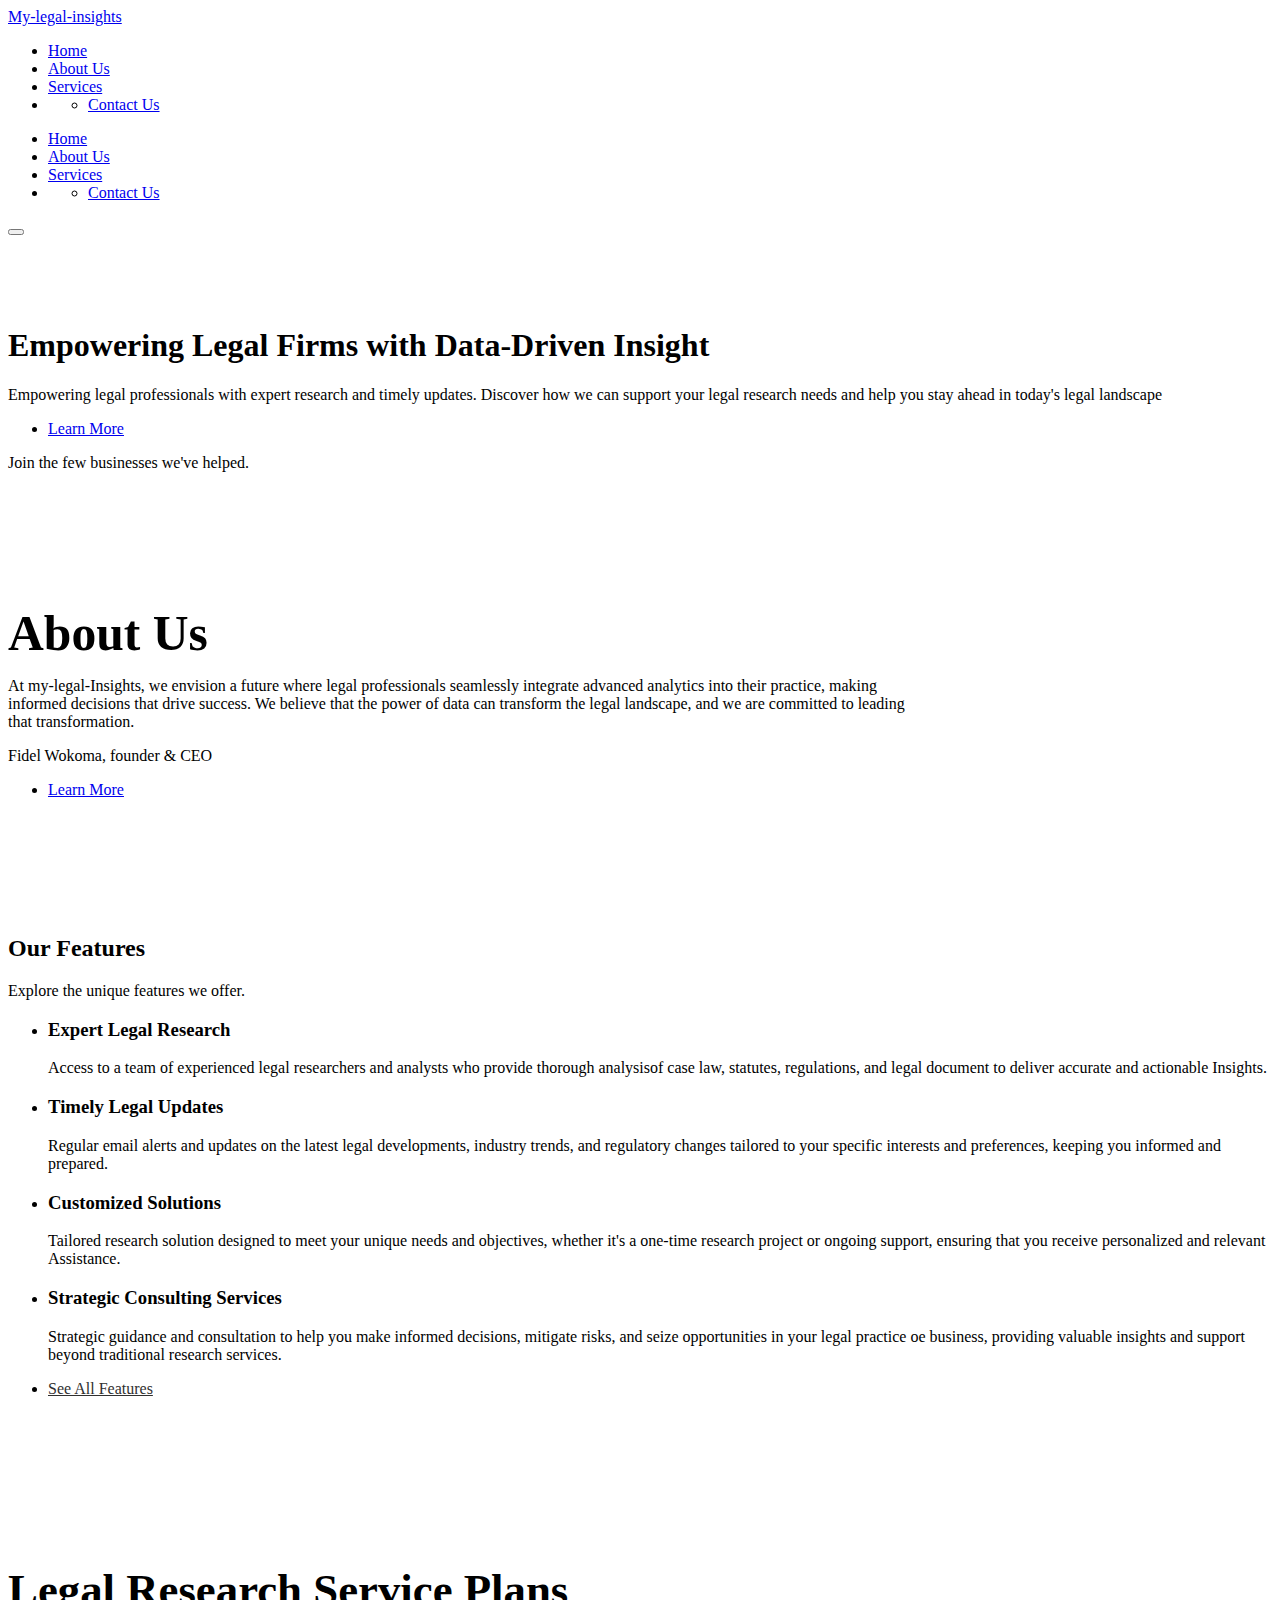
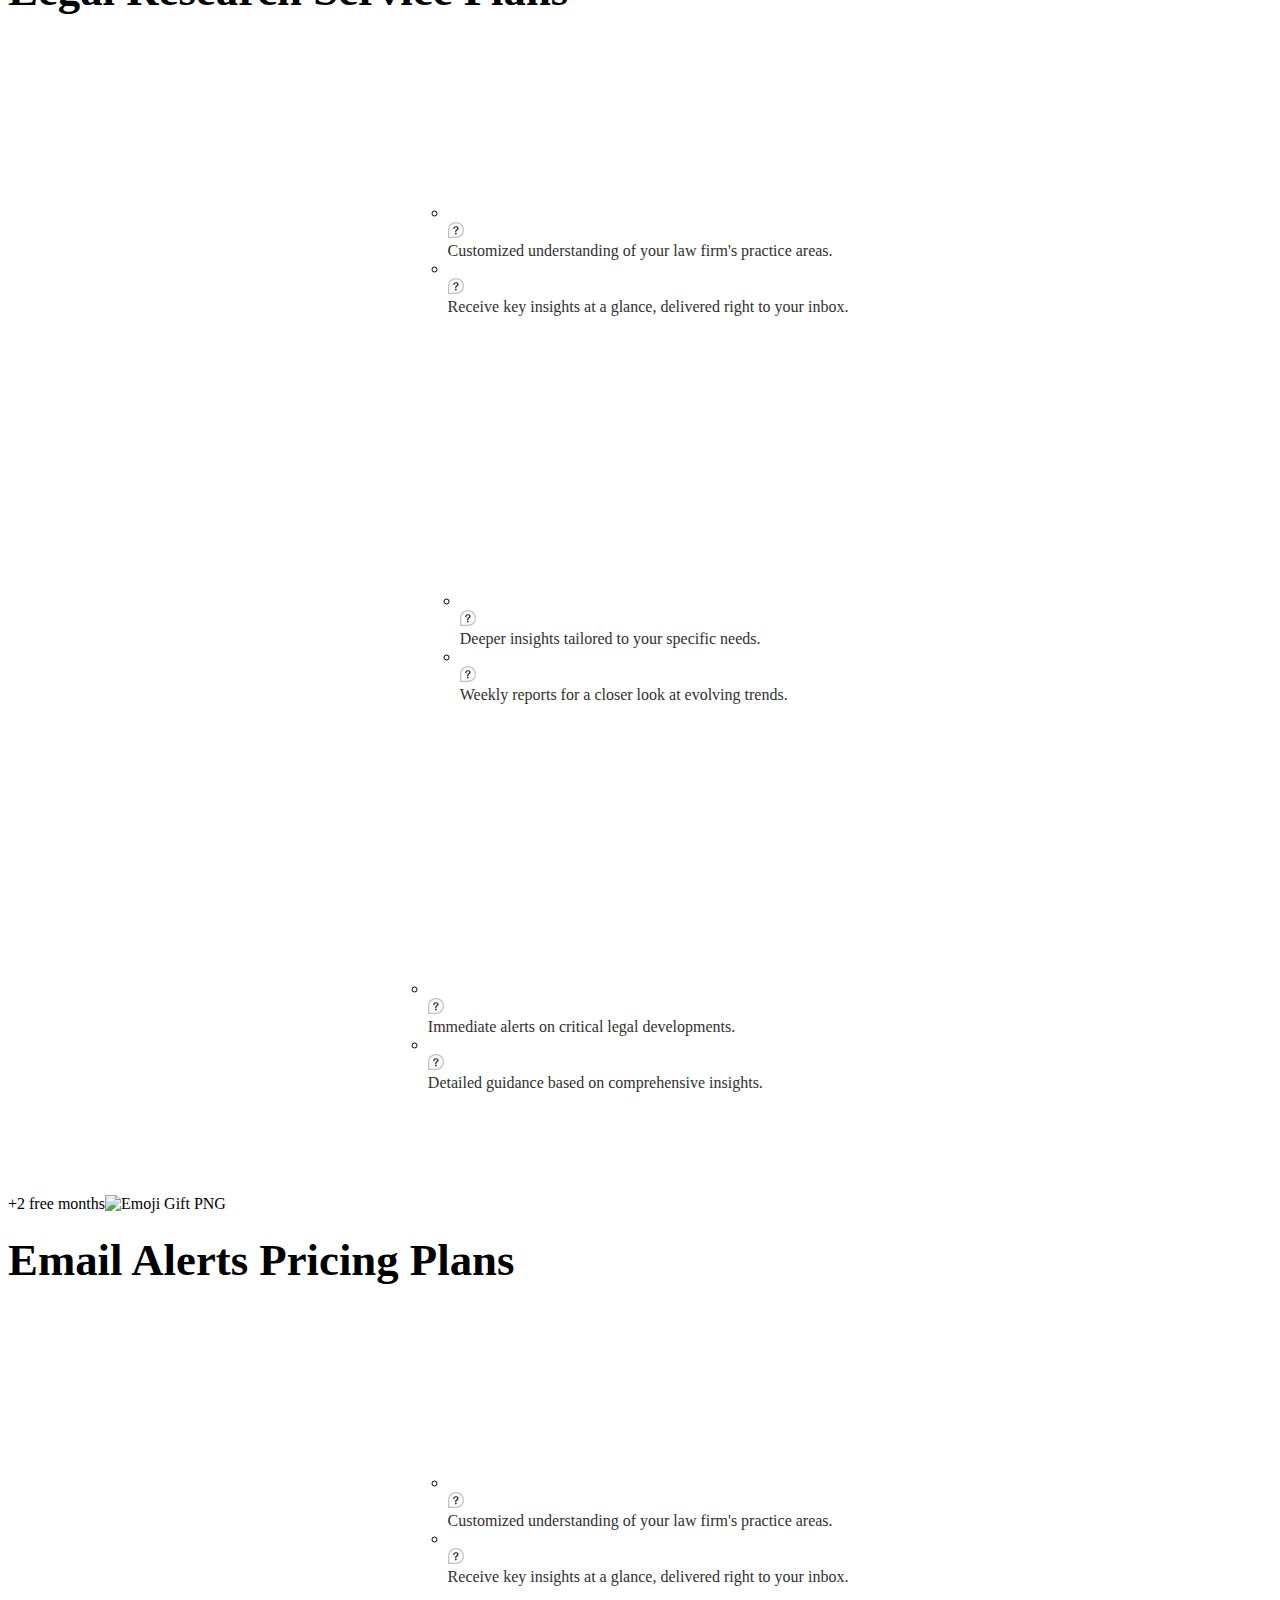
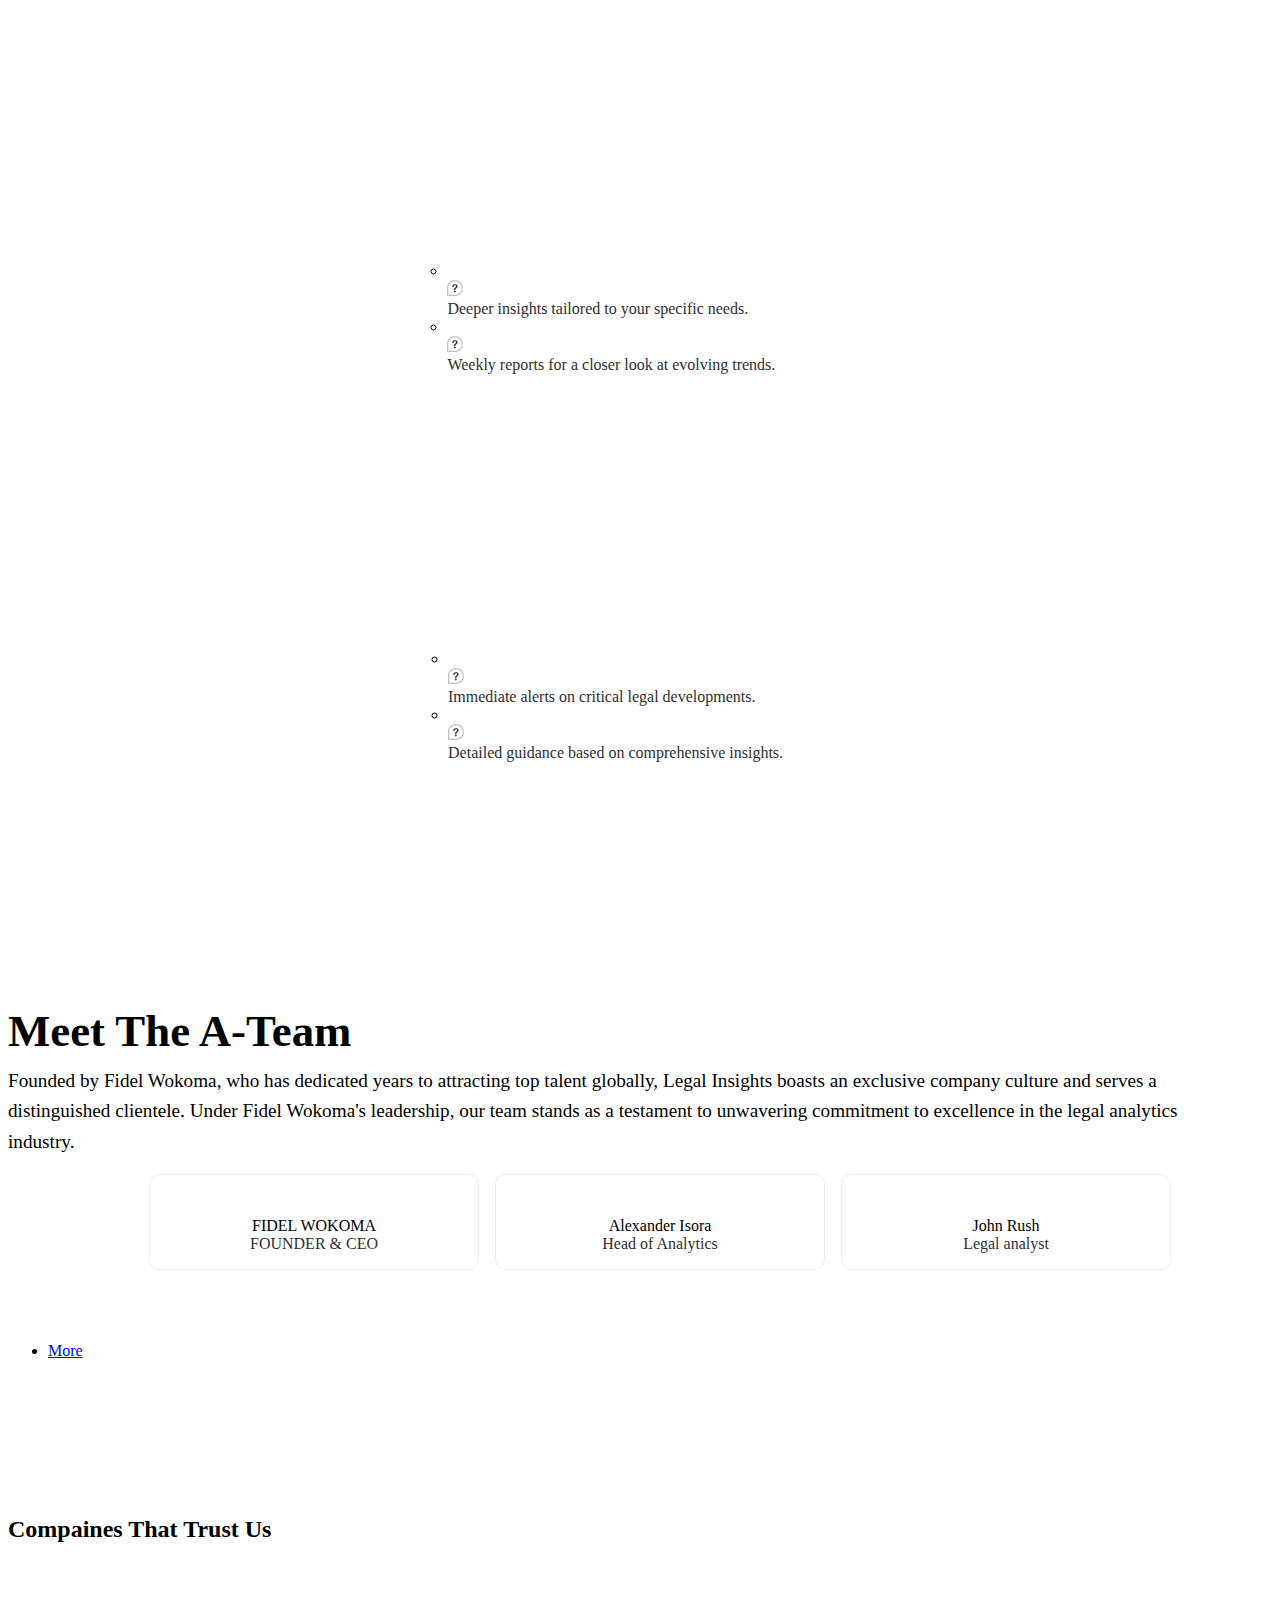
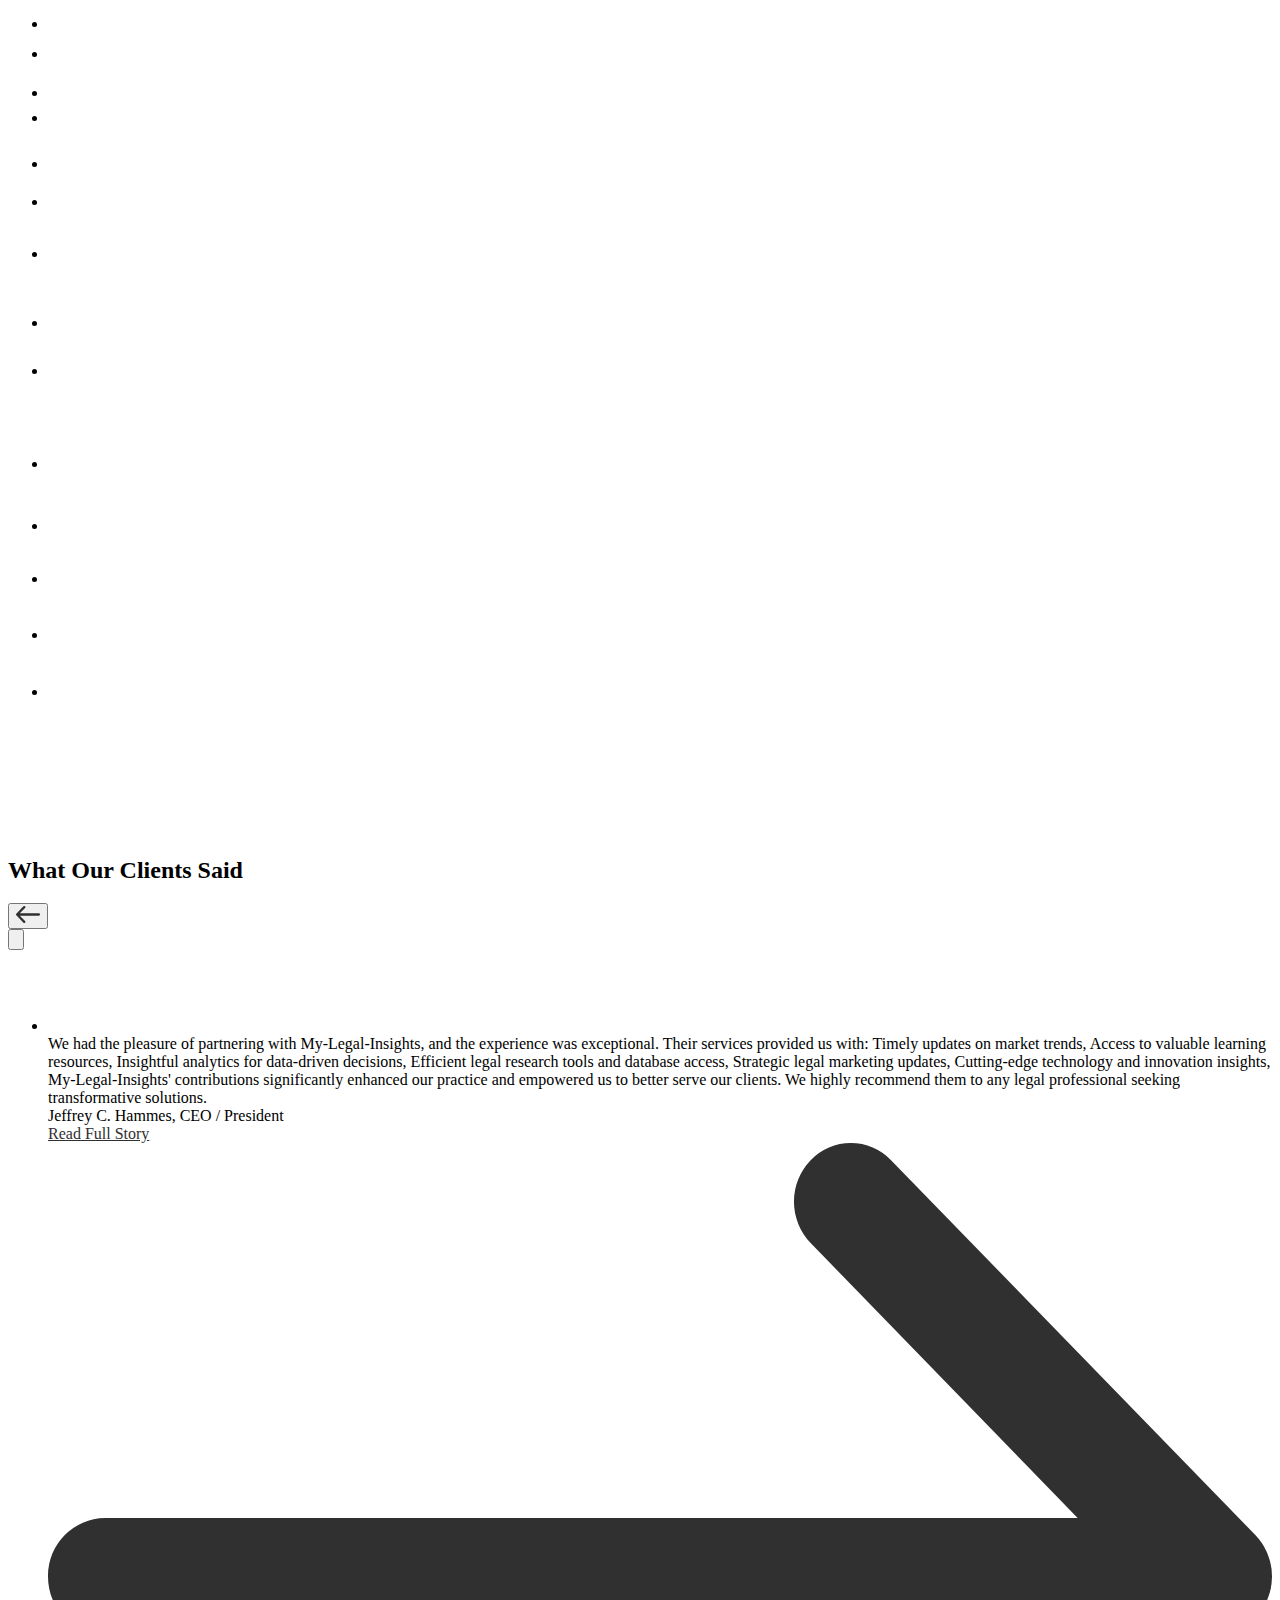
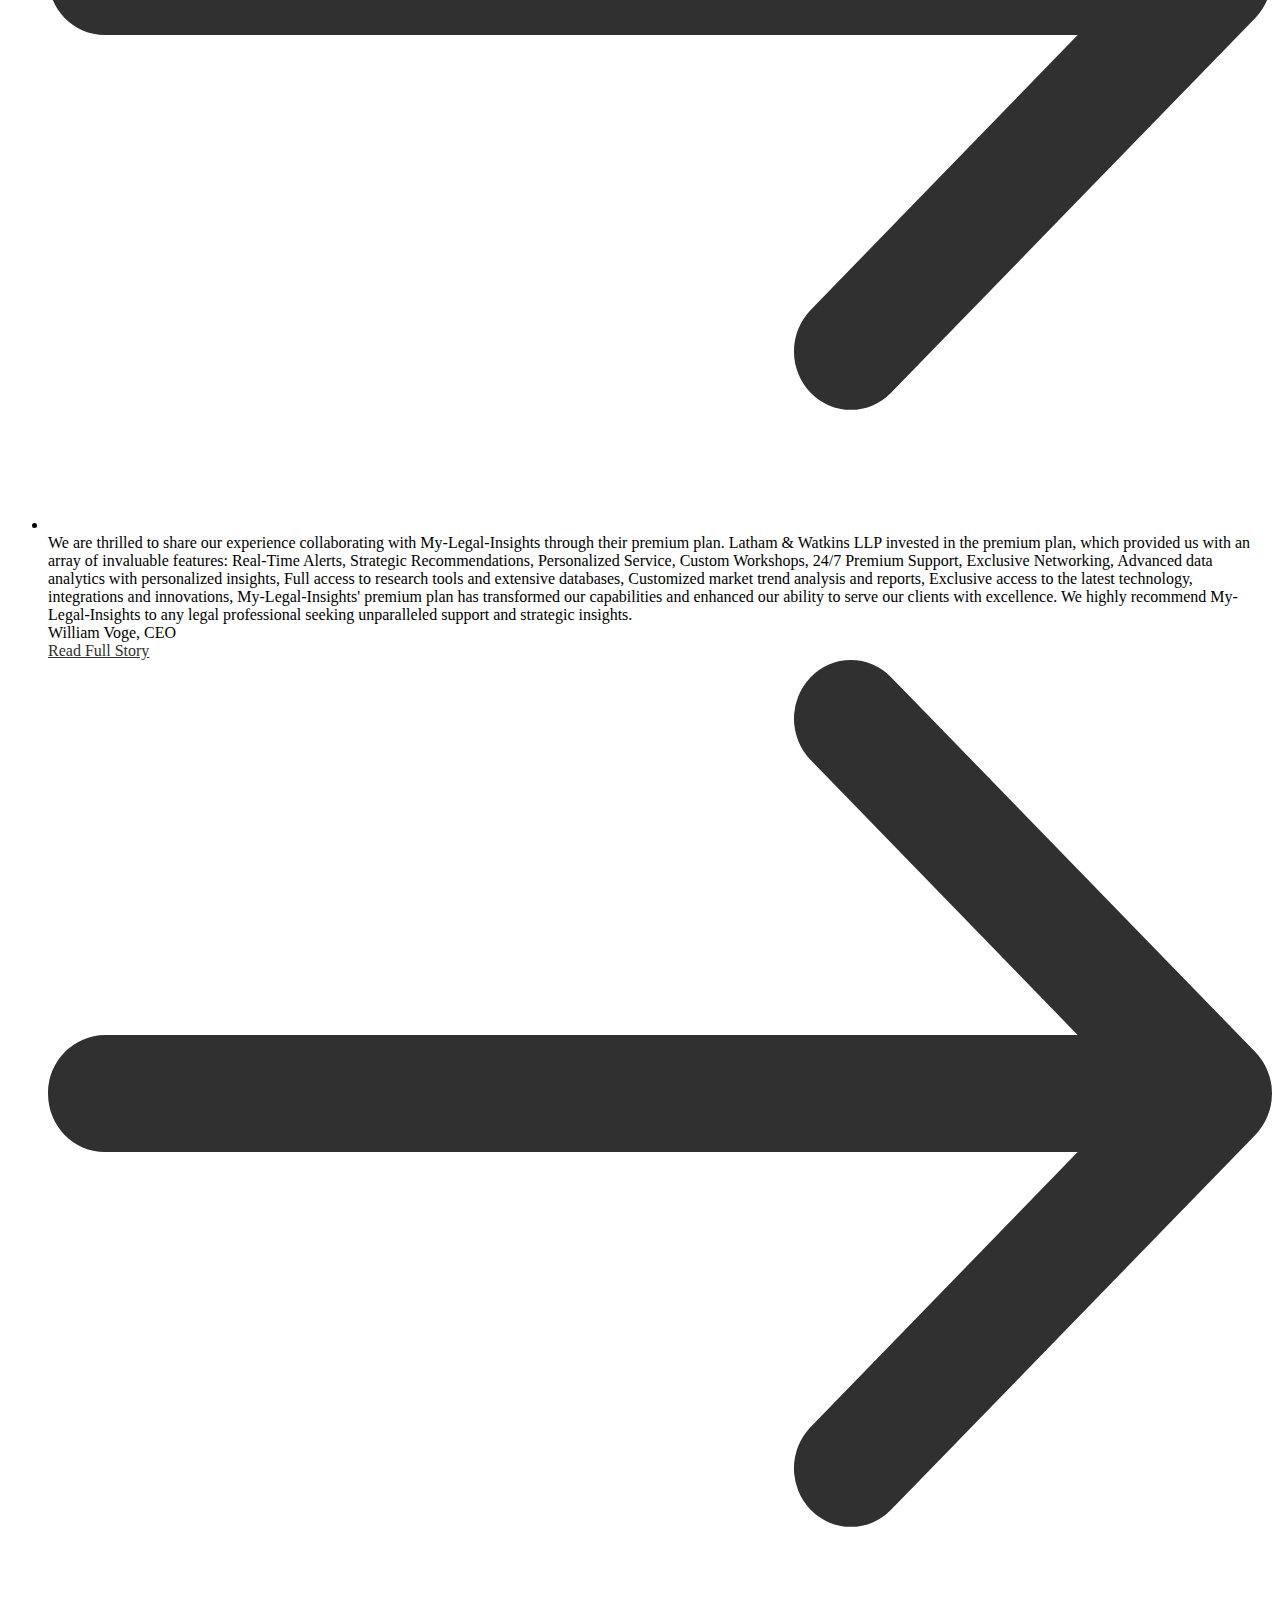
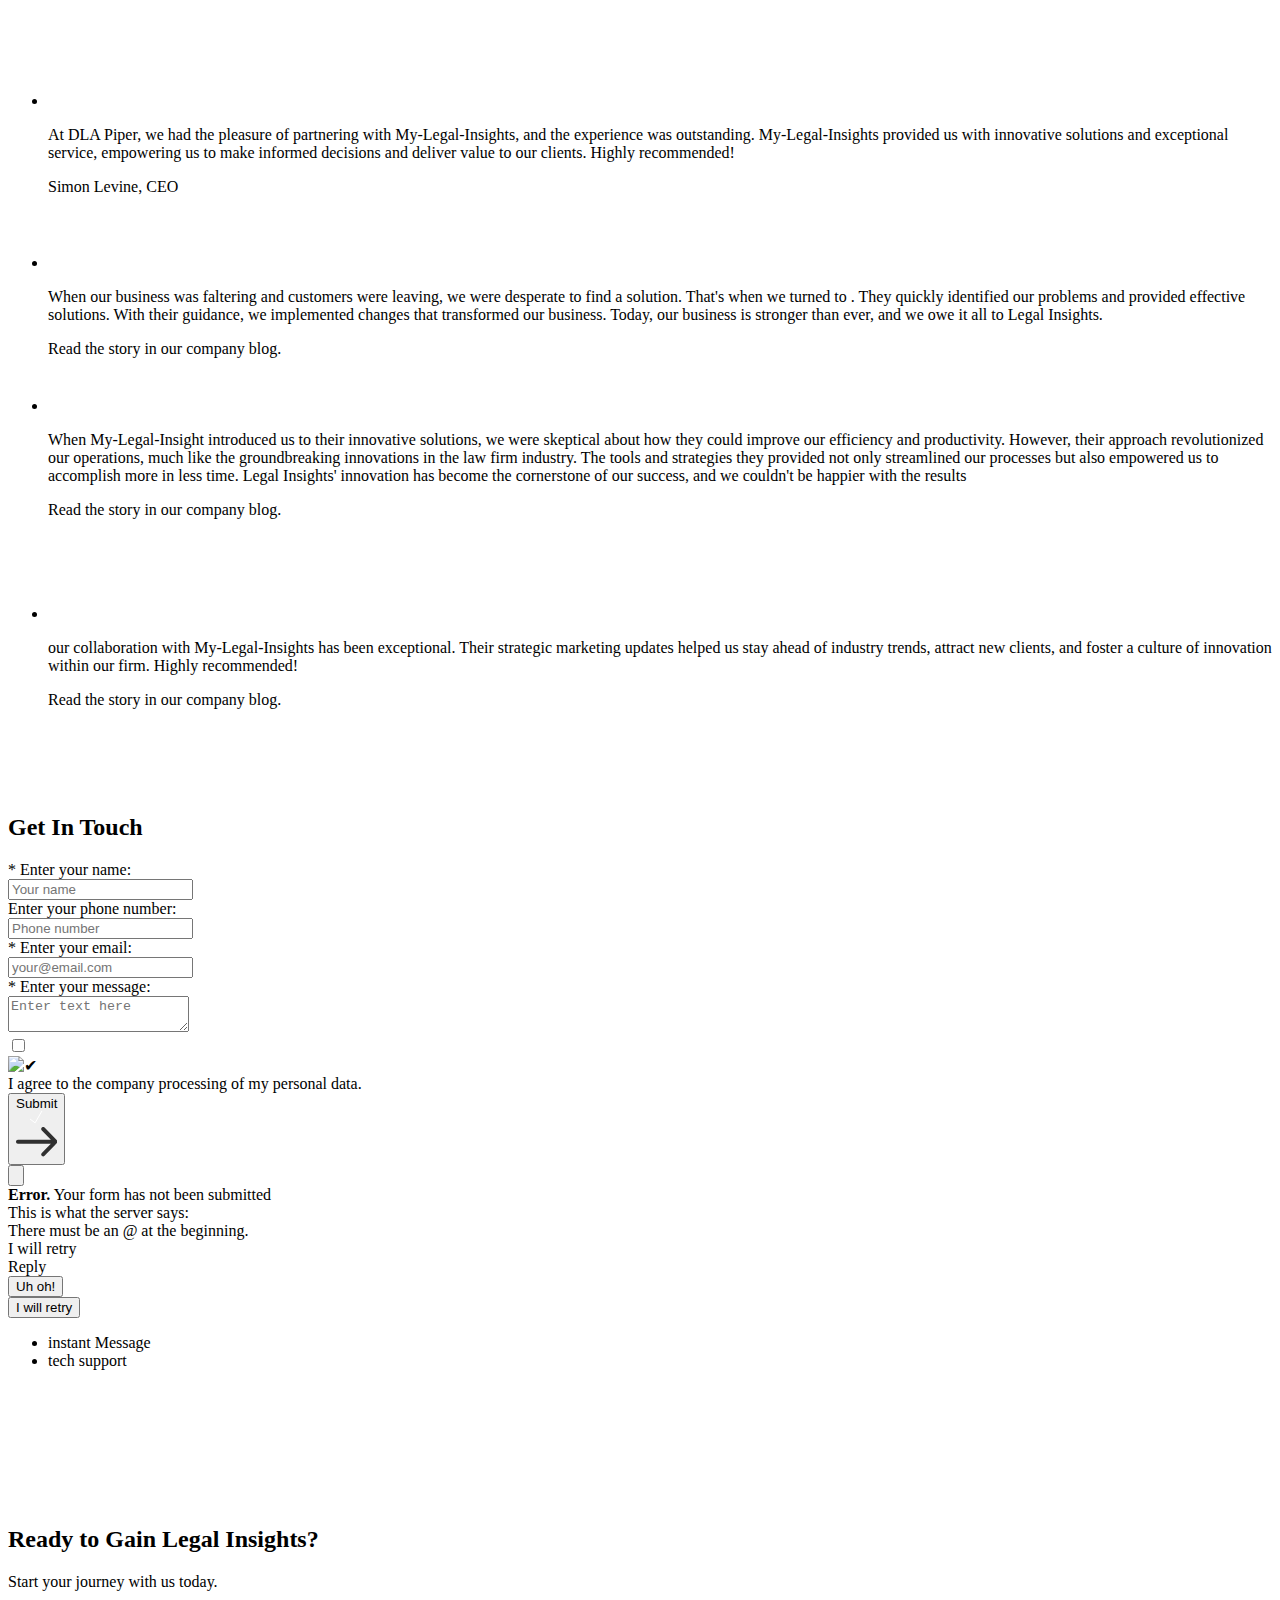
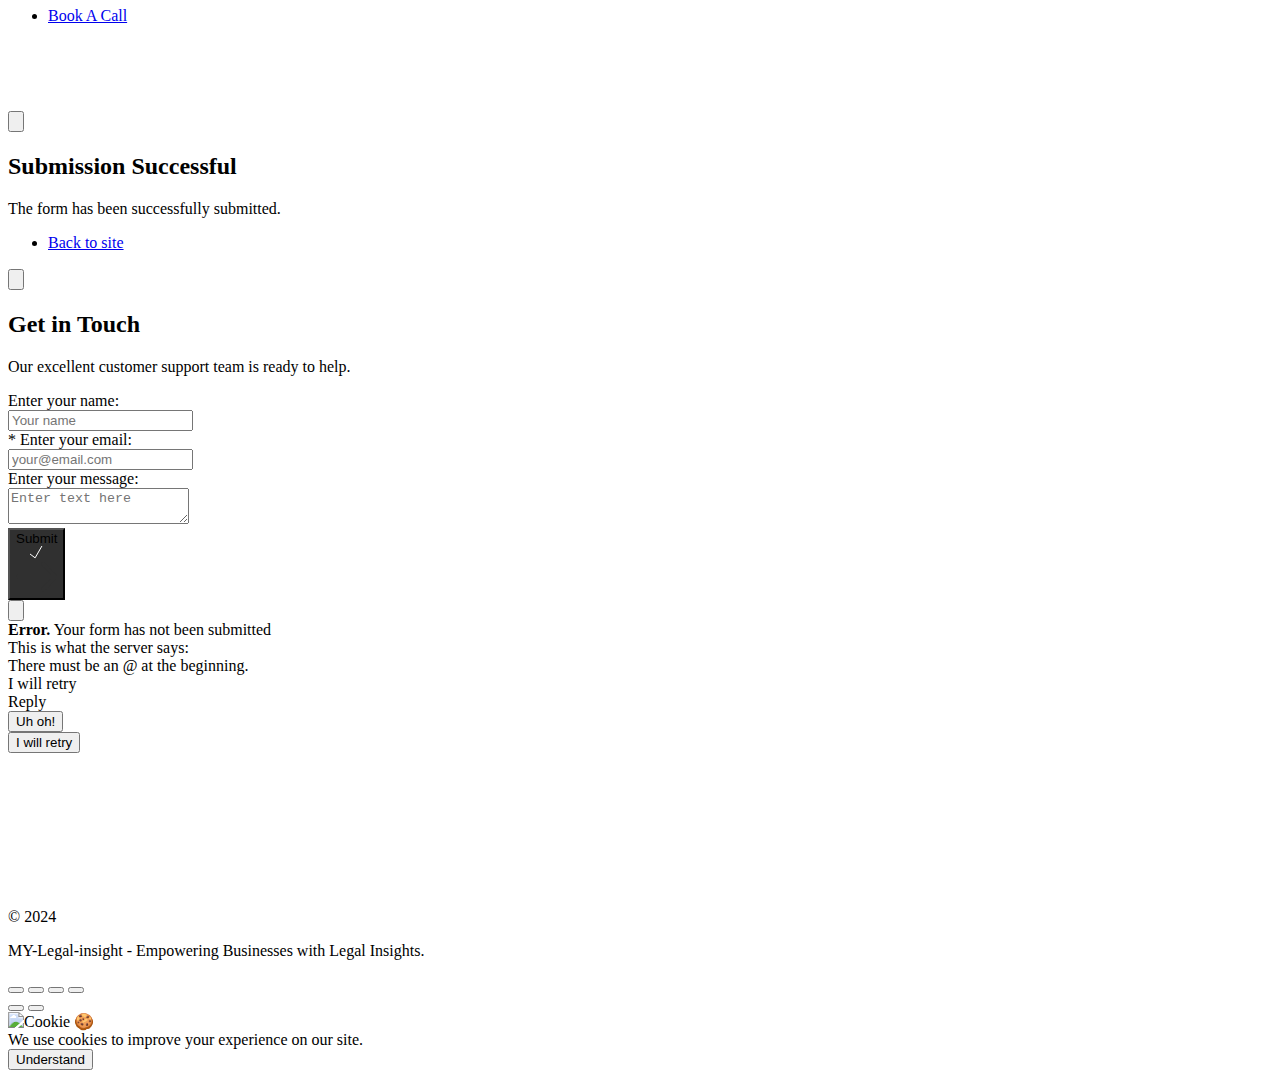
==== index.html @ 8ef20ea9 "Add files via upload" ====
<!DOCTYPE html>
<html class="style-green-2  custom-colors-enabled  custom_fonts comps live_website unicorn-platform-website" lang="en">


<head>
  
	<!-- This page is running on Unicorn Platform. Generated at March 2, 2024, 2:27 AM-->
  
	<meta charset="utf-8">
	<meta name="viewport" content="width=device-width, initial-scale=1">
	<link rel="alternate" href="https://weight-tempt.unicornplatform.page/" hreflang="en" />
	<link rel="stylesheet" href="details/main.5d1ecfa4a1ea.css"><script src="details/main.26769b514691.js" defer></script>
	
		<link href="details/css.css" rel="stylesheet">
	
	
		<link rel="icon" type="image/png" href="d/Gemini_Generated_Image.jpeg" sizes="16x16" />
	
	<meta property="og:type" content="website">

    
        <title>Empowering Legal Firms with Data-Driven Insight</title>
        <meta property="og:title" content="Empowering Legal Firms with Data-Driven Insight" />
        <meta name="twitter:title" content="Empowering Legal Firms with Data-Driven Insight" />
    

    
        <meta name="description" content="We provide deep, customized insights into legal firms to help your business make informed decisions.">
        <meta property="og:description" content="We provide deep, customized insights into legal firms to help your business make informed decisions."/>
        <meta name="twitter:description" content="We provide deep, customized insights into legal firms to help your business make informed decisions." />
    

	
		<meta property="og:image" content="d/Gemini_Generated_Image.jpegimage.png/>
		<meta name="twitter:card" content="summary_large_image">
		<meta name="twitter:image" content="d/Gemini_Generated_Image.jpegimage.png">
	

  
  <link href="https://weight-tempt.unicornplatform.page/" rel="canonical"><meta name="twitter:url" content="https://weight-tempt.unicornplatform.page/"><meta property="og:url" content="https://weight-tempt.unicornplatform.page/">
	
	

  
  
	
  

  
  
</head>

<body class="font-work-sans comps" id="134415-346081">

    
	
	







	<nav 
  id="uni-navigation-bar" 
  class="js-nav nav-02 "
  
  >
		<div class="container container--large">
			<div class="nav-02__box">
				<div class="nav-02__logo"><a class="nav-02__link" href="/" target="_self">
					
					
            
              <span class="nav-02__logo_text  text-white ">My-legal-insights</span>
            
					
				</a></div>
				<div class="nav-02__links js-menu">
					<div class="nav-02__list_wrapper   nav-02__list_wrapper--black ">
						<ul class="nav-02__list nav-02__list--desktop">
                        
                        
                            


    
        
            
                <li class="nav-02__item">
                    
                        <a
                            class="button  button--white-outline button--empty "
                                href="/" target="_self"><span class="button__text">Home</span>
                            </a>
                    
                </li>
            
        
    
        
            
                <li class="nav-02__item">
                    
                        <a
                            class="button  button--white-outline button--empty "
                                href="/AboutUs.html" target="_self"><span class="button__text">About Us</span>
                            </a>
                    
                </li>
            
        
    
        
            
                <li class="nav-02__item">
                    
                        <a
                            class="button  button--white-outline button--empty "
                                href="/Services.html" target="_self"><span class="button__text">Services</span>
                            </a>
                    
                </li>
            
        
    
        
    

                        
							<li class="nav-02__item">
								
	
<div class="buttons-set"><ul class="buttons-set__list"><li class="buttons-set__item"><a
						 data-stripe-product-id="" data-stripe-mode="payment" data-successful-payment-url="" data-cancel-payment-url=""
						class="button button--white-outline " href="/GetinTouch.html" target="_self"    ><span class="button__text">Contact Us</span></a></li></ul></div>

							</li>
						</ul>
						<ul class="nav-02__list nav-02__list--mobile">
                            
                            
                                


    
        
            
                <li class="nav-02__item">
                    
                        <a
                            class="button  button--white-outline button--empty "
                                href="/" target="_self"><span class="button__text">Home</span>
                            </a>
                    
                </li>
            
        
    
        
            
                <li class="nav-02__item">
                    
                        <a
                            class="button  button--white-outline button--empty "
                                href="/AboutUs.html" target="_self"><span class="button__text">About Us</span>
                            </a>
                    
                </li>
            
        
    
        
            
                <li class="nav-02__item">
                    
                        <a
                            class="button  button--white-outline button--empty "
                                href="/Services.html" target="_self"><span class="button__text">Services</span>
                            </a>
                    
                </li>
            
        
    
        
    

                            
							<li class="nav-02__item">
								
	
<div class="buttons-set"><ul class="buttons-set__list"><li class="buttons-set__item"><a
						 data-stripe-product-id="" data-stripe-mode="payment" data-successful-payment-url="" data-cancel-payment-url=""
						class="button button--white-outline " href="/GetinTouch.html" target="_self"    ><span class="button__text">Contact Us</span></a></li></ul></div>

							</li>
						</ul>
					</div>
          
            
              <div class="nav-02__burger">
	<button class="burger burger--black js-open-menu" type="button">
		<div class="burger__box">
			<div class="burger__inner"></div>
		</div>
	</button>
</div>
            
          
				</div>
			</div>
		</div>
	</nav>
  
  




  
  
  
  
  
  
  
  
	<div 
    class="page-component__bg_image_box    page-component__bg_image_box--dark-bg  bg-black-color  first_component   page-component__bg_image_box--has-image  uni-is-dark-bg  header-44-parent"
    id="header-44-90241"
     style="background-image: url('d/download.png')" 
    
  >
		
		<div 
      class="page-component__bg_overlay_box " 
      style="opacity: 0.8;"
    >
			
		</div>
    
		<div class="page-component__wrapper" style="z-index: 18;padding-top:70px;padding-bottom:60px;">
      
        
	
	
	
	<header class="header-44">
		<div class="container">
			<div class="header-44__wrapper">
				<div class="header-44__text_box">
					
						
							<h1 class="heading heading--accent  text-white" >Empowering Legal Firms with Data-Driven Insight</h1>
						
					
					
						<div class="content_box  text-white">Empowering legal professionals with expert research and timely updates. Discover how we can support your legal research needs and help you stay ahead in today's legal landscape</div>
					
					<div class="header-44__buttons_box">
						
	
<div class="buttons-set"><ul class="buttons-set__list"><li class="buttons-set__item"><a
				 data-stripe-product-id="" data-stripe-mode="payment" data-successful-payment-url="" data-cancel-payment-url=""

				 class="button button--white-outline " href="/learn-more" target="_blank"    ><span class="button__text">Learn More</span></a></li></ul><div class="content_box cta_bottom_info  text-white ">Join the few businesses we've helped.</div></div>

					</div>
				</div>
			</div>
		</div>
	</header>

      
		</div>
	</div>
  
  

  
  
  
  
  
  
  
  
	<div 
    class="page-component__bg_image_box    bg-white-color   text-07-parent"
    id="text-07-595211"
    
    
  >
		
		<div 
      class="page-component__bg_overlay_box " 
      style=""
    >
			
		</div>
    
		<div class="page-component__wrapper" style="z-index: 17;padding-top:50px;padding-bottom:70px;">
      
        
	
	
	<section>
		<div class="text--07">
			<div class="container container--small">
				
					<h2 class="heading ">About Us</h2>
				
				
					<div class="content_box ">
						<div class=""><p>At my-legal-Insights, we envision a future where legal professionals seamlessly integrate advanced analytics into their practice, making informed decisions that drive success. We believe that the power of data can transform the legal landscape, and we are committed to leading that transformation.</p>
<p></p>
<p></p>
<p></p>
<p></p>
<p></p>
<p>Fidel Wokoma,  founder &amp; CEO</p>
</div>
					</div>
				
				
					<div class="text--07__link_box">
						
	
<div class="buttons-set"><ul class="buttons-set__list"><li class="buttons-set__item"><a
				 data-stripe-product-id="" data-stripe-mode="payment" data-successful-payment-url="" data-cancel-payment-url=""

				 class="button button--black-outline " href="AboutUs.html" target="_self"    ><span class="button__text">Learn More</span></a></li></ul></div>

					</div>
				
			</div>
		</div>
	</section>

      
		</div>
	</div>
  
    <style>
      /* Heading */

#text-07-595211 .heading {
    font-size: 3.1em;
    line-height: 1.1;
    margin-bottom: 0.2em;
    margin-top: 0.5em;
    font-weight: 700;
}

@media (max-width: 768px) {
    #text-07-595211 .heading {
        font-size: 2.4em;
        line-height: 1.2;
        margin-bottom: 0.3em;
    }
}

@media (max-width: 500px) {
    #text-07-595211 .heading {
        font-size: 2em;
        line-height: 1.2;
        margin-bottom: 0.3em;
    }
}

/* Sub-heading */

#text-07-595211 .title-box__text {
      font-size: 1.2em;
      line-height: 1.4;
      max-width: 600px;
}
@media (max-width: 768px) {
#text-07-595211 .title-box__text {
      font-size: 1.1em;
      line-height: 1.4;
   }
}
#text-07-595211 .container--small {
    max-width: 900px;
}
    </style>
  
  

  
  
  
  
  
  
  
  
	<div 
    class="page-component__bg_image_box    bg-white-color   links-04-parent"
    id="features-02-755381"
    
    
  >
		
		<div 
      class="page-component__bg_overlay_box " 
      style=""
    >
			
		</div>
    
		<div class="page-component__wrapper" style="z-index: 16;padding-top:30px;padding-bottom:50px;">
      
        
	
	
	<div class="links-04">
		


	
	
	<div class="container container--small">
		<div class="title-box title-box--center">
			
				
					<h2 class="heading " >Our Features</h2>
				
			
			
				<div class="title-box__text content_box ">Explore the unique features we offer.</div>
			
		</div>
	</div>

		<div class="container container--mid">
			<ul class="links-04__list">
				
					
						<li class="links-04__item">
							<h3 class="links-04__title">Expert Legal Research</h3>
							<div class="links-04__text">Access to a team of experienced legal researchers and analysts who provide thorough analysisof case law, statutes, regulations, and legal document to deliver accurate and actionable Insights.</div>
							<div class="links-04__link feature__button_box">
								
							</div>
						</li>
					
				
					
						<li class="links-04__item">
							<h3 class="links-04__title">Timely Legal Updates</h3>
							<div class="links-04__text">Regular email alerts and updates on the latest legal developments, industry trends, and regulatory changes tailored to your specific interests and preferences, keeping you informed and prepared.</div>
							<div class="links-04__link feature__button_box">
								
							</div>
						</li>
					
				
					
						<li class="links-04__item">
							<h3 class="links-04__title">Customized Solutions</h3>
							<div class="links-04__text">Tailored research solution designed to meet your unique needs and objectives, whether it's a one-time research project or ongoing support, ensuring that you receive personalized and relevant Assistance.</div>
							<div class="links-04__link feature__button_box">
								
							</div>
						</li>
					
				
					
						<li class="links-04__item">
							<h3 class="links-04__title">Strategic Consulting Services</h3>
							<div class="links-04__text">Strategic guidance and consultation to help you make informed decisions, mitigate risks, and seize opportunities in your legal practice oe business, providing valuable insights and support beyond traditional research services.</div>
							<div class="links-04__link feature__button_box">
								
							</div>
						</li>
					
				
			</ul>
			<div class="bottom_cta">
				
	
<div class="buttons-set"><ul class="buttons-set__list"><li class="buttons-set__item"><a
				 data-stripe-product-id="" data-stripe-mode="payment" data-successful-payment-url="" data-cancel-payment-url=""

				 class="button button--accent-outline " href="/Services.html#features" target="_blank"    ><span class="button__text">See All Features</span></a></li></ul></div>

			</div>
		</div>
	</div>

      
		</div>
	</div>
  
  

  
  
  
  
  
  
  
  
	<div 
    class="page-component__bg_image_box    page-component__bg_image_box--dark-bg  bg-accent-color   uni-is-dark-bg  pricing-02-parent"
    id="pricing-02-88141"
    
    
  >
		
		<div 
      class="page-component__bg_overlay_box " 
      style=""
    >
			
		</div>
    
		<div class="page-component__wrapper" style="z-index: 15;padding-top:80px;padding-bottom:100px;">
      
        
	
    
    
    
    
    
	<div class="pricing-02">
		


	
	
	<div class="container container--small">
		<div class="title-box title-box--center">
			
				
					<h2 class="heading  text-white" >Legal Research Service Plans</h2>
				
			
			
		</div>
	</div>
		<div class="container">
			<div class="pricing-02__cards_container">
				<ul class="pricing-02__cards_list">
					
                        
						    
                                <li class="pricing-02__card_box ">
                                    <div class="pricing-02__card">
                                        
                                        
                                            <h3 class="pricing-02__card_title">Hourly Plan</h3>
                                            
                                            <div class="pricing-02__card_info">Designed for clients requiring occasional or ad-hoc research support.</div>
                                        
                                        
                                        
                                        <div class="pricing-02__price_box">
                                            <div class="pricing-02__price_item js-tab-content  state-active-tab " data-index="monthly-price-1" data-group="my-pricing-pricing-02-88141">
                                                <div class="pricing-02__price_symbol  ">$</div>
                                                <div class="pricing-02__price"><span class="pricing-02__price_text  smaller-text-07 ">150+</span>
                                                </div>
                                                <div class="pricing-02__period">/hour </div>
                                            </div>
                                        </div>
                                        
                                            <ul class="pricing-02__info">
                                                
                                                    
                                                        <li class="pricing-02__info_item">
                                                        <div class="pricing-02__info_item_box">
                                                            <div class="pricing-02__info_item_text">Pay per hour for on-demand legal research services.</div>
                                                            
                                                                <div class="pricing-02__info_item_icon js-hover-to-show-sibling">
                                                                    <span class="icon">
                                                                            <svg
                                                                            width="16px"
                                                                            height="16px"
                                                                            viewBox="0 0 16 16"
                                                                            version="1.1"
                                                                            xmlns="http://www.w3.org/2000/svg">
                                                                            <g id="Symbols" stroke="none" stroke-width="1"
                                                                               fill="none" fill-rule="evenodd">
                                                                            <g id="Help-icon" fill="#4D61FC" class="fill-main">
                                                                            <g id="help">
                                                                            <path
                                                                                    d="M7.7549375,10.725625 C7.29746875,10.725625 6.92709375,11.106875 6.92709375,11.564375 C6.92709375,12.0109687 7.2865625,12.403125 7.7549375,12.403125 C8.2233125,12.403125 8.5936875,12.011 8.5936875,11.564375 C8.5936875,11.106875 8.21246875,10.725625 7.7549375,10.725625 Z"
                                                                                    id="Shape" fill-rule="nonzero"></path>
                                                                            <path
                                                                                d="M5.18339825,6.43681645 C5.18339825,6.09664548 5.29260939,5.75200375 5.51103497,5.40288091 C5.72946054,5.05375807 6.04814225,4.76461708 6.46708965,4.53544927 C6.88603706,4.30628145 7.3748017,4.19169927 7.93339825,4.19169927 C8.45260657,4.19169927 8.91093532,4.28748281 9.30839825,4.47905278 C9.70586117,4.67062275 10.0129056,4.93111819 10.2295408,5.26054692 C10.446176,5.58997565 10.554492,5.94804499 10.554492,6.33476567 C10.554492,6.63912917 10.492725,6.90589083 10.3691893,7.13505864 C10.2456535,7.36422645 10.0988451,7.56205976 9.92875957,7.7285645 C9.75867409,7.89506924 9.45341998,8.17525849 9.01298809,8.56914067 C8.89124269,8.68014383 8.7936688,8.77771773 8.72026348,8.86186528 C8.64685817,8.94601284 8.59225259,9.02299775 8.55644512,9.09282231 C8.52063765,9.16264688 8.49288728,9.2324704 8.47319317,9.30229497 C8.45349906,9.37211954 8.42395834,9.49475828 8.38457012,9.67021489 C8.31653593,10.0426126 8.10348467,10.2288086 7.74540997,10.2288086 C7.55921112,10.2288086 7.40255578,10.1679369 7.27543926,10.0461915 C7.14832274,9.92444605 7.08476543,9.74362104 7.08476543,9.50371099 C7.08476543,9.20292823 7.13131445,8.94243279 7.22441387,8.72221684 C7.3175133,8.5020009 7.44104722,8.30864346 7.59501934,8.14213872 C7.74899146,7.97563398 7.95667168,7.77780067 8.21806622,7.54863286 C8.44723403,7.34811102 8.6128411,7.19682673 8.71489239,7.09477544 C8.81694368,6.99272415 8.90288032,6.87903713 8.97270489,6.75371099 C9.04252946,6.62838484 9.07744122,6.49231849 9.07744122,6.34550786 C9.07744122,6.05904809 8.97091559,5.81735129 8.75786114,5.6204102 C8.54480669,5.42346912 8.26998847,5.32500005 7.93339825,5.32500005 C7.53951607,5.32500005 7.24947991,5.42436429 7.06328106,5.62309575 C6.87708221,5.82182721 6.7195317,6.1145489 6.59062481,6.50126958 C6.46887941,6.905894 6.23792469,7.10820317 5.89775372,7.10820317 C5.69723188,7.10820317 5.52804412,7.03748448 5.39018536,6.89604497 C5.25232659,6.75460546 5.18339825,6.60153082 5.18339825,6.43681645 Z M7.804492,12.3235352 C7.58606643,12.3235352 7.3953945,12.2528165 7.23247051,12.111377 C7.06954652,11.9699375 6.98808575,11.7721042 6.98808575,11.5178711 C6.98808575,11.2922841 7.066861,11.1025073 7.22441387,10.9485352 C7.38196674,10.7945631 7.57532418,10.7175782 7.804492,10.7175782 C8.03007906,10.7175782 8.21985581,10.7945631 8.37382793,10.9485352 C8.52780006,11.1025073 8.60478497,11.2922841 8.60478497,11.5178711 C8.60478497,11.7685234 8.52421936,11.9654616 8.36308575,12.1086915 C8.20195213,12.2519213 8.01575607,12.3235352 7.804492,12.3235352 Z"
                                                                                id="?"></path>
                                                                            <path
                                                                                    d="M8,0 C3.578625,0 -8.8812421e-16,3.57803125 -8.8812421e-16,8 L5.42101086e-20,15.4799995 C5.42101086e-20,15.825187 0.174812481,16 0.519999981,16 L8,16 C12.4213438,16 16,12.4219687 16,8 C16,3.578625 12.4219687,0 8,0 Z M8,14.75 L1.25,14.75 L1.25,8 C1.25,4.26946875 4.26896875,1.25 8,1.25 C11.7305313,1.25 14.75,4.26896875 14.75,8 C14.75,11.7305313 11.7310312,14.75 8,14.75 Z"
                                                                                    id="Shape" fill-opacity="0.300000012"
                                                                                    fill-rule="nonzero"></path>
                                                                            </g>
                                                                            </g>
                                                                            </g>
    </svg></span>
                                                                </div>
                                                                <div class="pricing-02__hover js-content-to-show">Customized understanding of your law firm&#39;s practice areas.</div>
                                                            
                                                        </div>
                                                        </li>
                                                    
                                                
                                                    
                                                        <li class="pricing-02__info_item">
                                                        <div class="pricing-02__info_item_box">
                                                            <div class="pricing-02__info_item_text">Flexibility to use services as needed, billed at an hourly rate.</div>
                                                            
                                                                <div class="pricing-02__info_item_icon js-hover-to-show-sibling">
                                                                    <span class="icon">
                                                                            <svg
                                                                            width="16px"
                                                                            height="16px"
                                                                            viewBox="0 0 16 16"
                                                                            version="1.1"
                                                                            xmlns="http://www.w3.org/2000/svg">
                                                                            <g id="Symbols" stroke="none" stroke-width="1"
                                                                               fill="none" fill-rule="evenodd">
                                                                            <g id="Help-icon" fill="#4D61FC" class="fill-main">
                                                                            <g id="help">
                                                                            <path
                                                                                    d="M7.7549375,10.725625 C7.29746875,10.725625 6.92709375,11.106875 6.92709375,11.564375 C6.92709375,12.0109687 7.2865625,12.403125 7.7549375,12.403125 C8.2233125,12.403125 8.5936875,12.011 8.5936875,11.564375 C8.5936875,11.106875 8.21246875,10.725625 7.7549375,10.725625 Z"
                                                                                    id="Shape" fill-rule="nonzero"></path>
                                                                            <path
                                                                                d="M5.18339825,6.43681645 C5.18339825,6.09664548 5.29260939,5.75200375 5.51103497,5.40288091 C5.72946054,5.05375807 6.04814225,4.76461708 6.46708965,4.53544927 C6.88603706,4.30628145 7.3748017,4.19169927 7.93339825,4.19169927 C8.45260657,4.19169927 8.91093532,4.28748281 9.30839825,4.47905278 C9.70586117,4.67062275 10.0129056,4.93111819 10.2295408,5.26054692 C10.446176,5.58997565 10.554492,5.94804499 10.554492,6.33476567 C10.554492,6.63912917 10.492725,6.90589083 10.3691893,7.13505864 C10.2456535,7.36422645 10.0988451,7.56205976 9.92875957,7.7285645 C9.75867409,7.89506924 9.45341998,8.17525849 9.01298809,8.56914067 C8.89124269,8.68014383 8.7936688,8.77771773 8.72026348,8.86186528 C8.64685817,8.94601284 8.59225259,9.02299775 8.55644512,9.09282231 C8.52063765,9.16264688 8.49288728,9.2324704 8.47319317,9.30229497 C8.45349906,9.37211954 8.42395834,9.49475828 8.38457012,9.67021489 C8.31653593,10.0426126 8.10348467,10.2288086 7.74540997,10.2288086 C7.55921112,10.2288086 7.40255578,10.1679369 7.27543926,10.0461915 C7.14832274,9.92444605 7.08476543,9.74362104 7.08476543,9.50371099 C7.08476543,9.20292823 7.13131445,8.94243279 7.22441387,8.72221684 C7.3175133,8.5020009 7.44104722,8.30864346 7.59501934,8.14213872 C7.74899146,7.97563398 7.95667168,7.77780067 8.21806622,7.54863286 C8.44723403,7.34811102 8.6128411,7.19682673 8.71489239,7.09477544 C8.81694368,6.99272415 8.90288032,6.87903713 8.97270489,6.75371099 C9.04252946,6.62838484 9.07744122,6.49231849 9.07744122,6.34550786 C9.07744122,6.05904809 8.97091559,5.81735129 8.75786114,5.6204102 C8.54480669,5.42346912 8.26998847,5.32500005 7.93339825,5.32500005 C7.53951607,5.32500005 7.24947991,5.42436429 7.06328106,5.62309575 C6.87708221,5.82182721 6.7195317,6.1145489 6.59062481,6.50126958 C6.46887941,6.905894 6.23792469,7.10820317 5.89775372,7.10820317 C5.69723188,7.10820317 5.52804412,7.03748448 5.39018536,6.89604497 C5.25232659,6.75460546 5.18339825,6.60153082 5.18339825,6.43681645 Z M7.804492,12.3235352 C7.58606643,12.3235352 7.3953945,12.2528165 7.23247051,12.111377 C7.06954652,11.9699375 6.98808575,11.7721042 6.98808575,11.5178711 C6.98808575,11.2922841 7.066861,11.1025073 7.22441387,10.9485352 C7.38196674,10.7945631 7.57532418,10.7175782 7.804492,10.7175782 C8.03007906,10.7175782 8.21985581,10.7945631 8.37382793,10.9485352 C8.52780006,11.1025073 8.60478497,11.2922841 8.60478497,11.5178711 C8.60478497,11.7685234 8.52421936,11.9654616 8.36308575,12.1086915 C8.20195213,12.2519213 8.01575607,12.3235352 7.804492,12.3235352 Z"
                                                                                id="?"></path>
                                                                            <path
                                                                                    d="M8,0 C3.578625,0 -8.8812421e-16,3.57803125 -8.8812421e-16,8 L5.42101086e-20,15.4799995 C5.42101086e-20,15.825187 0.174812481,16 0.519999981,16 L8,16 C12.4213438,16 16,12.4219687 16,8 C16,3.578625 12.4219687,0 8,0 Z M8,14.75 L1.25,14.75 L1.25,8 C1.25,4.26946875 4.26896875,1.25 8,1.25 C11.7305313,1.25 14.75,4.26896875 14.75,8 C14.75,11.7305313 11.7310312,14.75 8,14.75 Z"
                                                                                    id="Shape" fill-opacity="0.300000012"
                                                                                    fill-rule="nonzero"></path>
                                                                            </g>
                                                                            </g>
                                                                            </g>
    </svg></span>
                                                                </div>
                                                                <div class="pricing-02__hover js-content-to-show">Receive key insights at a glance, delivered right to your inbox.</div>
                                                            
                                                        </div>
                                                        </li>
                                                    
                                                
                                                
                                                    
                                                
                                            </ul>
                                        
                                        <div class="pricing-02__card_button">
                                            
                                        </div>
                                    </div>
                                </li>
                            
					    
                    
                        
						    
                                <li class="pricing-02__card_box ">
                                    <div class="pricing-02__card">
                                        
                                        
                                            <h3 class="pricing-02__card_title">Project Based Plan</h3>
                                            <div class="pricing-02__card_info">Suitable for clients with defined research project or tasks.</div>
                                        
                                        
                                        <div class="pricing-02__price_box">
                                            <div class="pricing-02__price_item js-tab-content  state-active-tab " data-index="monthly-price-1" data-group="my-pricing-pricing-02-88141">
                                                <div class="pricing-02__price_symbol  ">$</div>
                                                <div class="pricing-02__price"><span class="pricing-02__price_text  smaller-text-07 ">3,000+</span>
                                                </div>
                                                <div class="pricing-02__period">/month</div>
                                            </div>

                                        </div>
                                        
                                            <ul class="pricing-02__info">
                                                
                                                    
                                                        <li class="pricing-02__info_item">
                                                        <div class="pricing-02__info_item_box">
                                                            <div class="pricing-02__info_item_text">Fixed-price packages for specific research projects.</div>
                                                            
                                                                <div class="pricing-02__info_item_icon js-hover-to-show-sibling">
                                                                    <span class="icon">
                                                                            <svg
                                                                            width="16px"
                                                                            height="16px"
                                                                            viewBox="0 0 16 16"
                                                                            version="1.1"
                                                                            xmlns="http://www.w3.org/2000/svg">
                                                                            <g id="Symbols" stroke="none" stroke-width="1"
                                                                               fill="none" fill-rule="evenodd">
                                                                            <g id="Help-icon" fill="#4D61FC" class="fill-main">
                                                                            <g id="help">
                                                                            <path
                                                                                    d="M7.7549375,10.725625 C7.29746875,10.725625 6.92709375,11.106875 6.92709375,11.564375 C6.92709375,12.0109687 7.2865625,12.403125 7.7549375,12.403125 C8.2233125,12.403125 8.5936875,12.011 8.5936875,11.564375 C8.5936875,11.106875 8.21246875,10.725625 7.7549375,10.725625 Z"
                                                                                    id="Shape" fill-rule="nonzero"></path>
                                                                            <path
                                                                                d="M5.18339825,6.43681645 C5.18339825,6.09664548 5.29260939,5.75200375 5.51103497,5.40288091 C5.72946054,5.05375807 6.04814225,4.76461708 6.46708965,4.53544927 C6.88603706,4.30628145 7.3748017,4.19169927 7.93339825,4.19169927 C8.45260657,4.19169927 8.91093532,4.28748281 9.30839825,4.47905278 C9.70586117,4.67062275 10.0129056,4.93111819 10.2295408,5.26054692 C10.446176,5.58997565 10.554492,5.94804499 10.554492,6.33476567 C10.554492,6.63912917 10.492725,6.90589083 10.3691893,7.13505864 C10.2456535,7.36422645 10.0988451,7.56205976 9.92875957,7.7285645 C9.75867409,7.89506924 9.45341998,8.17525849 9.01298809,8.56914067 C8.89124269,8.68014383 8.7936688,8.77771773 8.72026348,8.86186528 C8.64685817,8.94601284 8.59225259,9.02299775 8.55644512,9.09282231 C8.52063765,9.16264688 8.49288728,9.2324704 8.47319317,9.30229497 C8.45349906,9.37211954 8.42395834,9.49475828 8.38457012,9.67021489 C8.31653593,10.0426126 8.10348467,10.2288086 7.74540997,10.2288086 C7.55921112,10.2288086 7.40255578,10.1679369 7.27543926,10.0461915 C7.14832274,9.92444605 7.08476543,9.74362104 7.08476543,9.50371099 C7.08476543,9.20292823 7.13131445,8.94243279 7.22441387,8.72221684 C7.3175133,8.5020009 7.44104722,8.30864346 7.59501934,8.14213872 C7.74899146,7.97563398 7.95667168,7.77780067 8.21806622,7.54863286 C8.44723403,7.34811102 8.6128411,7.19682673 8.71489239,7.09477544 C8.81694368,6.99272415 8.90288032,6.87903713 8.97270489,6.75371099 C9.04252946,6.62838484 9.07744122,6.49231849 9.07744122,6.34550786 C9.07744122,6.05904809 8.97091559,5.81735129 8.75786114,5.6204102 C8.54480669,5.42346912 8.26998847,5.32500005 7.93339825,5.32500005 C7.53951607,5.32500005 7.24947991,5.42436429 7.06328106,5.62309575 C6.87708221,5.82182721 6.7195317,6.1145489 6.59062481,6.50126958 C6.46887941,6.905894 6.23792469,7.10820317 5.89775372,7.10820317 C5.69723188,7.10820317 5.52804412,7.03748448 5.39018536,6.89604497 C5.25232659,6.75460546 5.18339825,6.60153082 5.18339825,6.43681645 Z M7.804492,12.3235352 C7.58606643,12.3235352 7.3953945,12.2528165 7.23247051,12.111377 C7.06954652,11.9699375 6.98808575,11.7721042 6.98808575,11.5178711 C6.98808575,11.2922841 7.066861,11.1025073 7.22441387,10.9485352 C7.38196674,10.7945631 7.57532418,10.7175782 7.804492,10.7175782 C8.03007906,10.7175782 8.21985581,10.7945631 8.37382793,10.9485352 C8.52780006,11.1025073 8.60478497,11.2922841 8.60478497,11.5178711 C8.60478497,11.7685234 8.52421936,11.9654616 8.36308575,12.1086915 C8.20195213,12.2519213 8.01575607,12.3235352 7.804492,12.3235352 Z"
                                                                                id="?"></path>
                                                                            <path
                                                                                    d="M8,0 C3.578625,0 -8.8812421e-16,3.57803125 -8.8812421e-16,8 L5.42101086e-20,15.4799995 C5.42101086e-20,15.825187 0.174812481,16 0.519999981,16 L8,16 C12.4213438,16 16,12.4219687 16,8 C16,3.578625 12.4219687,0 8,0 Z M8,14.75 L1.25,14.75 L1.25,8 C1.25,4.26946875 4.26896875,1.25 8,1.25 C11.7305313,1.25 14.75,4.26896875 14.75,8 C14.75,11.7305313 11.7310312,14.75 8,14.75 Z"
                                                                                    id="Shape" fill-opacity="0.300000012"
                                                                                    fill-rule="nonzero"></path>
                                                                            </g>
                                                                            </g>
                                                                            </g>
    </svg></span>
                                                                </div>
                                                                <div class="pricing-02__hover js-content-to-show">Deeper insights tailored to your specific needs.</div>
                                                            
                                                        </div>
                                                        </li>
                                                    
                                                
                                                    
                                                        <li class="pricing-02__info_item">
                                                        <div class="pricing-02__info_item_box">
                                                            <div class="pricing-02__info_item_text">Tailored solution based on project scope and requirements.</div>
                                                            
                                                                <div class="pricing-02__info_item_icon js-hover-to-show-sibling">
                                                                    <span class="icon">
                                                                            <svg
                                                                            width="16px"
                                                                            height="16px"
                                                                            viewBox="0 0 16 16"
                                                                            version="1.1"
                                                                            xmlns="http://www.w3.org/2000/svg">
                                                                            <g id="Symbols" stroke="none" stroke-width="1"
                                                                               fill="none" fill-rule="evenodd">
                                                                            <g id="Help-icon" fill="#4D61FC" class="fill-main">
                                                                            <g id="help">
                                                                            <path
                                                                                    d="M7.7549375,10.725625 C7.29746875,10.725625 6.92709375,11.106875 6.92709375,11.564375 C6.92709375,12.0109687 7.2865625,12.403125 7.7549375,12.403125 C8.2233125,12.403125 8.5936875,12.011 8.5936875,11.564375 C8.5936875,11.106875 8.21246875,10.725625 7.7549375,10.725625 Z"
                                                                                    id="Shape" fill-rule="nonzero"></path>
                                                                            <path
                                                                                d="M5.18339825,6.43681645 C5.18339825,6.09664548 5.29260939,5.75200375 5.51103497,5.40288091 C5.72946054,5.05375807 6.04814225,4.76461708 6.46708965,4.53544927 C6.88603706,4.30628145 7.3748017,4.19169927 7.93339825,4.19169927 C8.45260657,4.19169927 8.91093532,4.28748281 9.30839825,4.47905278 C9.70586117,4.67062275 10.0129056,4.93111819 10.2295408,5.26054692 C10.446176,5.58997565 10.554492,5.94804499 10.554492,6.33476567 C10.554492,6.63912917 10.492725,6.90589083 10.3691893,7.13505864 C10.2456535,7.36422645 10.0988451,7.56205976 9.92875957,7.7285645 C9.75867409,7.89506924 9.45341998,8.17525849 9.01298809,8.56914067 C8.89124269,8.68014383 8.7936688,8.77771773 8.72026348,8.86186528 C8.64685817,8.94601284 8.59225259,9.02299775 8.55644512,9.09282231 C8.52063765,9.16264688 8.49288728,9.2324704 8.47319317,9.30229497 C8.45349906,9.37211954 8.42395834,9.49475828 8.38457012,9.67021489 C8.31653593,10.0426126 8.10348467,10.2288086 7.74540997,10.2288086 C7.55921112,10.2288086 7.40255578,10.1679369 7.27543926,10.0461915 C7.14832274,9.92444605 7.08476543,9.74362104 7.08476543,9.50371099 C7.08476543,9.20292823 7.13131445,8.94243279 7.22441387,8.72221684 C7.3175133,8.5020009 7.44104722,8.30864346 7.59501934,8.14213872 C7.74899146,7.97563398 7.95667168,7.77780067 8.21806622,7.54863286 C8.44723403,7.34811102 8.6128411,7.19682673 8.71489239,7.09477544 C8.81694368,6.99272415 8.90288032,6.87903713 8.97270489,6.75371099 C9.04252946,6.62838484 9.07744122,6.49231849 9.07744122,6.34550786 C9.07744122,6.05904809 8.97091559,5.81735129 8.75786114,5.6204102 C8.54480669,5.42346912 8.26998847,5.32500005 7.93339825,5.32500005 C7.53951607,5.32500005 7.24947991,5.42436429 7.06328106,5.62309575 C6.87708221,5.82182721 6.7195317,6.1145489 6.59062481,6.50126958 C6.46887941,6.905894 6.23792469,7.10820317 5.89775372,7.10820317 C5.69723188,7.10820317 5.52804412,7.03748448 5.39018536,6.89604497 C5.25232659,6.75460546 5.18339825,6.60153082 5.18339825,6.43681645 Z M7.804492,12.3235352 C7.58606643,12.3235352 7.3953945,12.2528165 7.23247051,12.111377 C7.06954652,11.9699375 6.98808575,11.7721042 6.98808575,11.5178711 C6.98808575,11.2922841 7.066861,11.1025073 7.22441387,10.9485352 C7.38196674,10.7945631 7.57532418,10.7175782 7.804492,10.7175782 C8.03007906,10.7175782 8.21985581,10.7945631 8.37382793,10.9485352 C8.52780006,11.1025073 8.60478497,11.2922841 8.60478497,11.5178711 C8.60478497,11.7685234 8.52421936,11.9654616 8.36308575,12.1086915 C8.20195213,12.2519213 8.01575607,12.3235352 7.804492,12.3235352 Z"
                                                                                id="?"></path>
                                                                            <path
                                                                                    d="M8,0 C3.578625,0 -8.8812421e-16,3.57803125 -8.8812421e-16,8 L5.42101086e-20,15.4799995 C5.42101086e-20,15.825187 0.174812481,16 0.519999981,16 L8,16 C12.4213438,16 16,12.4219687 16,8 C16,3.578625 12.4219687,0 8,0 Z M8,14.75 L1.25,14.75 L1.25,8 C1.25,4.26946875 4.26896875,1.25 8,1.25 C11.7305313,1.25 14.75,4.26896875 14.75,8 C14.75,11.7305313 11.7310312,14.75 8,14.75 Z"
                                                                                    id="Shape" fill-opacity="0.300000012"
                                                                                    fill-rule="nonzero"></path>
                                                                            </g>
                                                                            </g>
                                                                            </g>
    </svg></span>
                                                                </div>
                                                                <div class="pricing-02__hover js-content-to-show">Weekly reports for a closer look at evolving trends.</div>
                                                            
                                                        </div>
                                                        </li>
                                                    
                                                    
                                                
                                            </ul>
                                        
                                        <div class="pricing-02__card_button">
                                            
                                        </div>
                                    </div>
                                </li>
                            
					    
                    
                        
						    
                                <li class="pricing-02__card_box ">
                                    <div class="pricing-02__card">
                                        
                                        
                                            <h3 class="pricing-02__card_title">Retainer Agreement Plan</h3>
                                            
                                            <div class="pricing-02__card_info">Ideal For Clients needing continuous or regular research assistance.</div>
                                        
                                        
                                        
                                        <div class="pricing-02__price_box">
                                            <div class="pricing-02__price_item js-tab-content  state-active-tab " data-index="monthly-price-1" data-group="my-pricing-pricing-02-88141">
                                                <div class="pricing-02__price_symbol  ">$</div>
                                                <div class="pricing-02__price"><span class="pricing-02__price_text  smaller-text-08 ">2500+</span>
                                                </div>
                                                <div class="pricing-02__period">/month</div>
                                            </div>

                                        </div>
                                        
                                            <ul class="pricing-02__info">
                                                
                                                    
                                                        <li class="pricing-02__info_item">
                                                        <div class="pricing-02__info_item_box">
                                                            <div class="pricing-02__info_item_text">Monthly Retainer for ongoing legal research support.</div>
                                                            
                                                                <div class="pricing-02__info_item_icon js-hover-to-show-sibling">
                                                                    <span class="icon">
                                                                            <svg
                                                                            width="16px"
                                                                            height="16px"
                                                                            viewBox="0 0 16 16"
                                                                            version="1.1"
                                                                            xmlns="http://www.w3.org/2000/svg">
                                                                            <g id="Symbols" stroke="none" stroke-width="1"
                                                                               fill="none" fill-rule="evenodd">
                                                                            <g id="Help-icon" fill="#4D61FC" class="fill-main">
                                                                            <g id="help">
                                                                            <path
                                                                                    d="M7.7549375,10.725625 C7.29746875,10.725625 6.92709375,11.106875 6.92709375,11.564375 C6.92709375,12.0109687 7.2865625,12.403125 7.7549375,12.403125 C8.2233125,12.403125 8.5936875,12.011 8.5936875,11.564375 C8.5936875,11.106875 8.21246875,10.725625 7.7549375,10.725625 Z"
                                                                                    id="Shape" fill-rule="nonzero"></path>
                                                                            <path
                                                                                d="M5.18339825,6.43681645 C5.18339825,6.09664548 5.29260939,5.75200375 5.51103497,5.40288091 C5.72946054,5.05375807 6.04814225,4.76461708 6.46708965,4.53544927 C6.88603706,4.30628145 7.3748017,4.19169927 7.93339825,4.19169927 C8.45260657,4.19169927 8.91093532,4.28748281 9.30839825,4.47905278 C9.70586117,4.67062275 10.0129056,4.93111819 10.2295408,5.26054692 C10.446176,5.58997565 10.554492,5.94804499 10.554492,6.33476567 C10.554492,6.63912917 10.492725,6.90589083 10.3691893,7.13505864 C10.2456535,7.36422645 10.0988451,7.56205976 9.92875957,7.7285645 C9.75867409,7.89506924 9.45341998,8.17525849 9.01298809,8.56914067 C8.89124269,8.68014383 8.7936688,8.77771773 8.72026348,8.86186528 C8.64685817,8.94601284 8.59225259,9.02299775 8.55644512,9.09282231 C8.52063765,9.16264688 8.49288728,9.2324704 8.47319317,9.30229497 C8.45349906,9.37211954 8.42395834,9.49475828 8.38457012,9.67021489 C8.31653593,10.0426126 8.10348467,10.2288086 7.74540997,10.2288086 C7.55921112,10.2288086 7.40255578,10.1679369 7.27543926,10.0461915 C7.14832274,9.92444605 7.08476543,9.74362104 7.08476543,9.50371099 C7.08476543,9.20292823 7.13131445,8.94243279 7.22441387,8.72221684 C7.3175133,8.5020009 7.44104722,8.30864346 7.59501934,8.14213872 C7.74899146,7.97563398 7.95667168,7.77780067 8.21806622,7.54863286 C8.44723403,7.34811102 8.6128411,7.19682673 8.71489239,7.09477544 C8.81694368,6.99272415 8.90288032,6.87903713 8.97270489,6.75371099 C9.04252946,6.62838484 9.07744122,6.49231849 9.07744122,6.34550786 C9.07744122,6.05904809 8.97091559,5.81735129 8.75786114,5.6204102 C8.54480669,5.42346912 8.26998847,5.32500005 7.93339825,5.32500005 C7.53951607,5.32500005 7.24947991,5.42436429 7.06328106,5.62309575 C6.87708221,5.82182721 6.7195317,6.1145489 6.59062481,6.50126958 C6.46887941,6.905894 6.23792469,7.10820317 5.89775372,7.10820317 C5.69723188,7.10820317 5.52804412,7.03748448 5.39018536,6.89604497 C5.25232659,6.75460546 5.18339825,6.60153082 5.18339825,6.43681645 Z M7.804492,12.3235352 C7.58606643,12.3235352 7.3953945,12.2528165 7.23247051,12.111377 C7.06954652,11.9699375 6.98808575,11.7721042 6.98808575,11.5178711 C6.98808575,11.2922841 7.066861,11.1025073 7.22441387,10.9485352 C7.38196674,10.7945631 7.57532418,10.7175782 7.804492,10.7175782 C8.03007906,10.7175782 8.21985581,10.7945631 8.37382793,10.9485352 C8.52780006,11.1025073 8.60478497,11.2922841 8.60478497,11.5178711 C8.60478497,11.7685234 8.52421936,11.9654616 8.36308575,12.1086915 C8.20195213,12.2519213 8.01575607,12.3235352 7.804492,12.3235352 Z"
                                                                                id="?"></path>
                                                                            <path
                                                                                    d="M8,0 C3.578625,0 -8.8812421e-16,3.57803125 -8.8812421e-16,8 L5.42101086e-20,15.4799995 C5.42101086e-20,15.825187 0.174812481,16 0.519999981,16 L8,16 C12.4213438,16 16,12.4219687 16,8 C16,3.578625 12.4219687,0 8,0 Z M8,14.75 L1.25,14.75 L1.25,8 C1.25,4.26946875 4.26896875,1.25 8,1.25 C11.7305313,1.25 14.75,4.26896875 14.75,8 C14.75,11.7305313 11.7310312,14.75 8,14.75 Z"
                                                                                    id="Shape" fill-opacity="0.300000012"
                                                                                    fill-rule="nonzero"></path>
                                                                            </g>
                                                                            </g>
                                                                            </g>
    </svg></span>
                                                                </div>
                                                                <div class="pricing-02__hover js-content-to-show">Immediate alerts on critical legal developments.</div>
                                                            
                                                        </div>
                                                        </li>
                                                    
                                                
                                                    
                                                        <li class="pricing-02__info_item">
                                                        <div class="pricing-02__info_item_box">
                                                            <div class="pricing-02__info_item_text">Predictable pricing with a set number of hours allocated each month.</div>
                                                            
                                                                <div class="pricing-02__info_item_icon js-hover-to-show-sibling">
                                                                    <span class="icon">
                                                                            <svg
                                                                            width="16px"
                                                                            height="16px"
                                                                            viewBox="0 0 16 16"
                                                                            version="1.1"
                                                                            xmlns="http://www.w3.org/2000/svg">
                                                                            <g id="Symbols" stroke="none" stroke-width="1"
                                                                               fill="none" fill-rule="evenodd">
                                                                            <g id="Help-icon" fill="#4D61FC" class="fill-main">
                                                                            <g id="help">
                                                                            <path
                                                                                    d="M7.7549375,10.725625 C7.29746875,10.725625 6.92709375,11.106875 6.92709375,11.564375 C6.92709375,12.0109687 7.2865625,12.403125 7.7549375,12.403125 C8.2233125,12.403125 8.5936875,12.011 8.5936875,11.564375 C8.5936875,11.106875 8.21246875,10.725625 7.7549375,10.725625 Z"
                                                                                    id="Shape" fill-rule="nonzero"></path>
                                                                            <path
                                                                                d="M5.18339825,6.43681645 C5.18339825,6.09664548 5.29260939,5.75200375 5.51103497,5.40288091 C5.72946054,5.05375807 6.04814225,4.76461708 6.46708965,4.53544927 C6.88603706,4.30628145 7.3748017,4.19169927 7.93339825,4.19169927 C8.45260657,4.19169927 8.91093532,4.28748281 9.30839825,4.47905278 C9.70586117,4.67062275 10.0129056,4.93111819 10.2295408,5.26054692 C10.446176,5.58997565 10.554492,5.94804499 10.554492,6.33476567 C10.554492,6.63912917 10.492725,6.90589083 10.3691893,7.13505864 C10.2456535,7.36422645 10.0988451,7.56205976 9.92875957,7.7285645 C9.75867409,7.89506924 9.45341998,8.17525849 9.01298809,8.56914067 C8.89124269,8.68014383 8.7936688,8.77771773 8.72026348,8.86186528 C8.64685817,8.94601284 8.59225259,9.02299775 8.55644512,9.09282231 C8.52063765,9.16264688 8.49288728,9.2324704 8.47319317,9.30229497 C8.45349906,9.37211954 8.42395834,9.49475828 8.38457012,9.67021489 C8.31653593,10.0426126 8.10348467,10.2288086 7.74540997,10.2288086 C7.55921112,10.2288086 7.40255578,10.1679369 7.27543926,10.0461915 C7.14832274,9.92444605 7.08476543,9.74362104 7.08476543,9.50371099 C7.08476543,9.20292823 7.13131445,8.94243279 7.22441387,8.72221684 C7.3175133,8.5020009 7.44104722,8.30864346 7.59501934,8.14213872 C7.74899146,7.97563398 7.95667168,7.77780067 8.21806622,7.54863286 C8.44723403,7.34811102 8.6128411,7.19682673 8.71489239,7.09477544 C8.81694368,6.99272415 8.90288032,6.87903713 8.97270489,6.75371099 C9.04252946,6.62838484 9.07744122,6.49231849 9.07744122,6.34550786 C9.07744122,6.05904809 8.97091559,5.81735129 8.75786114,5.6204102 C8.54480669,5.42346912 8.26998847,5.32500005 7.93339825,5.32500005 C7.53951607,5.32500005 7.24947991,5.42436429 7.06328106,5.62309575 C6.87708221,5.82182721 6.7195317,6.1145489 6.59062481,6.50126958 C6.46887941,6.905894 6.23792469,7.10820317 5.89775372,7.10820317 C5.69723188,7.10820317 5.52804412,7.03748448 5.39018536,6.89604497 C5.25232659,6.75460546 5.18339825,6.60153082 5.18339825,6.43681645 Z M7.804492,12.3235352 C7.58606643,12.3235352 7.3953945,12.2528165 7.23247051,12.111377 C7.06954652,11.9699375 6.98808575,11.7721042 6.98808575,11.5178711 C6.98808575,11.2922841 7.066861,11.1025073 7.22441387,10.9485352 C7.38196674,10.7945631 7.57532418,10.7175782 7.804492,10.7175782 C8.03007906,10.7175782 8.21985581,10.7945631 8.37382793,10.9485352 C8.52780006,11.1025073 8.60478497,11.2922841 8.60478497,11.5178711 C8.60478497,11.7685234 8.52421936,11.9654616 8.36308575,12.1086915 C8.20195213,12.2519213 8.01575607,12.3235352 7.804492,12.3235352 Z"
                                                                                id="?"></path>
                                                                            <path
                                                                                    d="M8,0 C3.578625,0 -8.8812421e-16,3.57803125 -8.8812421e-16,8 L5.42101086e-20,15.4799995 C5.42101086e-20,15.825187 0.174812481,16 0.519999981,16 L8,16 C12.4213438,16 16,12.4219687 16,8 C16,3.578625 12.4219687,0 8,0 Z M8,14.75 L1.25,14.75 L1.25,8 C1.25,4.26946875 4.26896875,1.25 8,1.25 C11.7305313,1.25 14.75,4.26896875 14.75,8 C14.75,11.7305313 11.7310312,14.75 8,14.75 Z"
                                                                                    id="Shape" fill-opacity="0.300000012"
                                                                                    fill-rule="nonzero"></path>
                                                                            </g>
                                                                            </g>
                                                                            </g>
    </svg></span>
                                                                </div>
                                                                <div class="pricing-02__hover js-content-to-show">Detailed guidance based on comprehensive insights.</div>
                                                            
                                                        </div>
                                                        </li>
                                                    
                                                
                                                    
                                                        
                                                    
                                                
                                                    
                                                
                                            </ul>
                                        
                                        <div class="pricing-02__card_button">
                                            
                                        </div>
                                    </div>
                                </li>
                            
					    
                    
                                
                            
					    
                    
				</ul>
			</div>
		</div>

        


        
        
        <div class="pricing-02__buttons">
                
            <div class="pricing-02__badge js-tab-content " data-index="yearly-price-1" data-group="my-pricing-pricing-02-88141">
                
                    <span class="pointed-badge   pointed-badge--acid-bg pointed-badge--left"><span class="pointed-badge__text">+2 free months</span><img loading="lazy" class="emoji  " src="d/1f381.svg" alt="Emoji Gift PNG"/></span>
                
            </div>
        </div>


        <div class="container container--small">
            <div class="title-box title-box--center">
                
                    
                        <h2 class="heading  text-white" >Email Alerts Pricing Plans</h2>
                    
                
                
            </div>
        </div> 
        <div class="container">
      
			
        
        
        
    </div>
    <div class="container">
        <div class="pricing-02__cards_container">
            <ul class="pricing-02__cards_list">
                
                    
                        
                            <li class="pricing-02__card_box ">
                                <div class="pricing-02__card">
                                    
                                    
                                        <h3 class="pricing-02__card_title">Basic Email Alerts</h3>
                                        
                                        <div class="pricing-02__card_info">Individual or small law firms with basic email alerts needs.</div>
                                    
                                    
                                    
                                    <div class="pricing-02__price_box">
                                        <div class="pricing-02__price_item js-tab-content  state-active-tab " data-index="monthly-price-1" data-group="my-pricing-pricing-02-88141">
                                            <div class="pricing-02__price_symbol  ">$</div>
                                            <div class="pricing-02__price"><span class="pricing-02__price_text  smaller-text-07 ">500</span>
                                            </div>
                                            <div class="pricing-02__period">/month </div>
                                        </div>
                                    </div>
                                    
                                        <ul class="pricing-02__info">
                                            
                                                
                                                    <li class="pricing-02__info_item">
                                                    <div class="pricing-02__info_item_box">
                                                        <div class="pricing-02__info_item_text">Weekly or bi-weekly email alerts on legal updates.</div>
                                                        
                                                            <div class="pricing-02__info_item_icon js-hover-to-show-sibling">
                                                                <span class="icon">
                                                                        <svg
                                                                        width="16px"
                                                                        height="16px"
                                                                        viewBox="0 0 16 16"
                                                                        version="1.1"
                                                                        xmlns="http://www.w3.org/2000/svg">
                                                                        <g id="Symbols" stroke="none" stroke-width="1"
                                                                           fill="none" fill-rule="evenodd">
                                                                        <g id="Help-icon" fill="#4D61FC" class="fill-main">
                                                                        <g id="help">
                                                                        <path
                                                                                d="M7.7549375,10.725625 C7.29746875,10.725625 6.92709375,11.106875 6.92709375,11.564375 C6.92709375,12.0109687 7.2865625,12.403125 7.7549375,12.403125 C8.2233125,12.403125 8.5936875,12.011 8.5936875,11.564375 C8.5936875,11.106875 8.21246875,10.725625 7.7549375,10.725625 Z"
                                                                                id="Shape" fill-rule="nonzero"></path>
                                                                        <path
                                                                            d="M5.18339825,6.43681645 C5.18339825,6.09664548 5.29260939,5.75200375 5.51103497,5.40288091 C5.72946054,5.05375807 6.04814225,4.76461708 6.46708965,4.53544927 C6.88603706,4.30628145 7.3748017,4.19169927 7.93339825,4.19169927 C8.45260657,4.19169927 8.91093532,4.28748281 9.30839825,4.47905278 C9.70586117,4.67062275 10.0129056,4.93111819 10.2295408,5.26054692 C10.446176,5.58997565 10.554492,5.94804499 10.554492,6.33476567 C10.554492,6.63912917 10.492725,6.90589083 10.3691893,7.13505864 C10.2456535,7.36422645 10.0988451,7.56205976 9.92875957,7.7285645 C9.75867409,7.89506924 9.45341998,8.17525849 9.01298809,8.56914067 C8.89124269,8.68014383 8.7936688,8.77771773 8.72026348,8.86186528 C8.64685817,8.94601284 8.59225259,9.02299775 8.55644512,9.09282231 C8.52063765,9.16264688 8.49288728,9.2324704 8.47319317,9.30229497 C8.45349906,9.37211954 8.42395834,9.49475828 8.38457012,9.67021489 C8.31653593,10.0426126 8.10348467,10.2288086 7.74540997,10.2288086 C7.55921112,10.2288086 7.40255578,10.1679369 7.27543926,10.0461915 C7.14832274,9.92444605 7.08476543,9.74362104 7.08476543,9.50371099 C7.08476543,9.20292823 7.13131445,8.94243279 7.22441387,8.72221684 C7.3175133,8.5020009 7.44104722,8.30864346 7.59501934,8.14213872 C7.74899146,7.97563398 7.95667168,7.77780067 8.21806622,7.54863286 C8.44723403,7.34811102 8.6128411,7.19682673 8.71489239,7.09477544 C8.81694368,6.99272415 8.90288032,6.87903713 8.97270489,6.75371099 C9.04252946,6.62838484 9.07744122,6.49231849 9.07744122,6.34550786 C9.07744122,6.05904809 8.97091559,5.81735129 8.75786114,5.6204102 C8.54480669,5.42346912 8.26998847,5.32500005 7.93339825,5.32500005 C7.53951607,5.32500005 7.24947991,5.42436429 7.06328106,5.62309575 C6.87708221,5.82182721 6.7195317,6.1145489 6.59062481,6.50126958 C6.46887941,6.905894 6.23792469,7.10820317 5.89775372,7.10820317 C5.69723188,7.10820317 5.52804412,7.03748448 5.39018536,6.89604497 C5.25232659,6.75460546 5.18339825,6.60153082 5.18339825,6.43681645 Z M7.804492,12.3235352 C7.58606643,12.3235352 7.3953945,12.2528165 7.23247051,12.111377 C7.06954652,11.9699375 6.98808575,11.7721042 6.98808575,11.5178711 C6.98808575,11.2922841 7.066861,11.1025073 7.22441387,10.9485352 C7.38196674,10.7945631 7.57532418,10.7175782 7.804492,10.7175782 C8.03007906,10.7175782 8.21985581,10.7945631 8.37382793,10.9485352 C8.52780006,11.1025073 8.60478497,11.2922841 8.60478497,11.5178711 C8.60478497,11.7685234 8.52421936,11.9654616 8.36308575,12.1086915 C8.20195213,12.2519213 8.01575607,12.3235352 7.804492,12.3235352 Z"
                                                                            id="?"></path>
                                                                        <path
                                                                                d="M8,0 C3.578625,0 -8.8812421e-16,3.57803125 -8.8812421e-16,8 L5.42101086e-20,15.4799995 C5.42101086e-20,15.825187 0.174812481,16 0.519999981,16 L8,16 C12.4213438,16 16,12.4219687 16,8 C16,3.578625 12.4219687,0 8,0 Z M8,14.75 L1.25,14.75 L1.25,8 C1.25,4.26946875 4.26896875,1.25 8,1.25 C11.7305313,1.25 14.75,4.26896875 14.75,8 C14.75,11.7305313 11.7310312,14.75 8,14.75 Z"
                                                                                id="Shape" fill-opacity="0.300000012"
                                                                                fill-rule="nonzero"></path>
                                                                        </g>
                                                                        </g>
                                                                        </g>
</svg></span>
                                                            </div>
                                                            <div class="pricing-02__hover js-content-to-show">Customized understanding of your law firm&#39;s practice areas.</div>
                                                        
                                                    </div>
                                                    </li>
                                                
                                            
                                                
                                                    <li class="pricing-02__info_item">
                                                    <div class="pricing-02__info_item_box">
                                                        <div class="pricing-02__info_item_text">Standard features included.</div>
                                                        
                                                            <div class="pricing-02__info_item_icon js-hover-to-show-sibling">
                                                                <span class="icon">
                                                                        <svg
                                                                        width="16px"
                                                                        height="16px"
                                                                        viewBox="0 0 16 16"
                                                                        version="1.1"
                                                                        xmlns="http://www.w3.org/2000/svg">
                                                                        <g id="Symbols" stroke="none" stroke-width="1"
                                                                           fill="none" fill-rule="evenodd">
                                                                        <g id="Help-icon" fill="#4D61FC" class="fill-main">
                                                                        <g id="help">
                                                                        <path
                                                                                d="M7.7549375,10.725625 C7.29746875,10.725625 6.92709375,11.106875 6.92709375,11.564375 C6.92709375,12.0109687 7.2865625,12.403125 7.7549375,12.403125 C8.2233125,12.403125 8.5936875,12.011 8.5936875,11.564375 C8.5936875,11.106875 8.21246875,10.725625 7.7549375,10.725625 Z"
                                                                                id="Shape" fill-rule="nonzero"></path>
                                                                        <path
                                                                            d="M5.18339825,6.43681645 C5.18339825,6.09664548 5.29260939,5.75200375 5.51103497,5.40288091 C5.72946054,5.05375807 6.04814225,4.76461708 6.46708965,4.53544927 C6.88603706,4.30628145 7.3748017,4.19169927 7.93339825,4.19169927 C8.45260657,4.19169927 8.91093532,4.28748281 9.30839825,4.47905278 C9.70586117,4.67062275 10.0129056,4.93111819 10.2295408,5.26054692 C10.446176,5.58997565 10.554492,5.94804499 10.554492,6.33476567 C10.554492,6.63912917 10.492725,6.90589083 10.3691893,7.13505864 C10.2456535,7.36422645 10.0988451,7.56205976 9.92875957,7.7285645 C9.75867409,7.89506924 9.45341998,8.17525849 9.01298809,8.56914067 C8.89124269,8.68014383 8.7936688,8.77771773 8.72026348,8.86186528 C8.64685817,8.94601284 8.59225259,9.02299775 8.55644512,9.09282231 C8.52063765,9.16264688 8.49288728,9.2324704 8.47319317,9.30229497 C8.45349906,9.37211954 8.42395834,9.49475828 8.38457012,9.67021489 C8.31653593,10.0426126 8.10348467,10.2288086 7.74540997,10.2288086 C7.55921112,10.2288086 7.40255578,10.1679369 7.27543926,10.0461915 C7.14832274,9.92444605 7.08476543,9.74362104 7.08476543,9.50371099 C7.08476543,9.20292823 7.13131445,8.94243279 7.22441387,8.72221684 C7.3175133,8.5020009 7.44104722,8.30864346 7.59501934,8.14213872 C7.74899146,7.97563398 7.95667168,7.77780067 8.21806622,7.54863286 C8.44723403,7.34811102 8.6128411,7.19682673 8.71489239,7.09477544 C8.81694368,6.99272415 8.90288032,6.87903713 8.97270489,6.75371099 C9.04252946,6.62838484 9.07744122,6.49231849 9.07744122,6.34550786 C9.07744122,6.05904809 8.97091559,5.81735129 8.75786114,5.6204102 C8.54480669,5.42346912 8.26998847,5.32500005 7.93339825,5.32500005 C7.53951607,5.32500005 7.24947991,5.42436429 7.06328106,5.62309575 C6.87708221,5.82182721 6.7195317,6.1145489 6.59062481,6.50126958 C6.46887941,6.905894 6.23792469,7.10820317 5.89775372,7.10820317 C5.69723188,7.10820317 5.52804412,7.03748448 5.39018536,6.89604497 C5.25232659,6.75460546 5.18339825,6.60153082 5.18339825,6.43681645 Z M7.804492,12.3235352 C7.58606643,12.3235352 7.3953945,12.2528165 7.23247051,12.111377 C7.06954652,11.9699375 6.98808575,11.7721042 6.98808575,11.5178711 C6.98808575,11.2922841 7.066861,11.1025073 7.22441387,10.9485352 C7.38196674,10.7945631 7.57532418,10.7175782 7.804492,10.7175782 C8.03007906,10.7175782 8.21985581,10.7945631 8.37382793,10.9485352 C8.52780006,11.1025073 8.60478497,11.2922841 8.60478497,11.5178711 C8.60478497,11.7685234 8.52421936,11.9654616 8.36308575,12.1086915 C8.20195213,12.2519213 8.01575607,12.3235352 7.804492,12.3235352 Z"
                                                                            id="?"></path>
                                                                        <path
                                                                                d="M8,0 C3.578625,0 -8.8812421e-16,3.57803125 -8.8812421e-16,8 L5.42101086e-20,15.4799995 C5.42101086e-20,15.825187 0.174812481,16 0.519999981,16 L8,16 C12.4213438,16 16,12.4219687 16,8 C16,3.578625 12.4219687,0 8,0 Z M8,14.75 L1.25,14.75 L1.25,8 C1.25,4.26946875 4.26896875,1.25 8,1.25 C11.7305313,1.25 14.75,4.26896875 14.75,8 C14.75,11.7305313 11.7310312,14.75 8,14.75 Z"
                                                                                id="Shape" fill-opacity="0.300000012"
                                                                                fill-rule="nonzero"></path>
                                                                        </g>
                                                                        </g>
                                                                        </g>
</svg></span>
                                                            </div>
                                                            <div class="pricing-02__hover js-content-to-show">Receive key insights at a glance, delivered right to your inbox.</div>
                                                        
                                                    </div>
                                                    </li>
                                                
                                            
                                            
                                                
                                            
                                        </ul>
                                    
                                    <div class="pricing-02__card_button">
                                        
                                    </div>
                                </div>
                            </li>
                        
                    
                
                    
                        
                            <li class="pricing-02__card_box ">
                                <div class="pricing-02__card">
                                    
                                    
                                        <h3 class="pricing-02__card_title">Standard Email Alerts</h3>
                                        <div class="pricing-02__card_info">Mid-size firms or legal professionals with moderate email alert needs.</div>
                                    
                                    
                                    <div class="pricing-02__price_box">
                                        <div class="pricing-02__price_item js-tab-content  state-active-tab " data-index="monthly-price-1" data-group="my-pricing-pricing-02-88141">
                                            <div class="pricing-02__price_symbol  ">$</div>
                                            <div class="pricing-02__price"><span class="pricing-02__price_text  smaller-text-07 ">1,000</span>
                                            </div>
                                            <div class="pricing-02__period">/month</div>
                                        </div>

                                    </div>
                                    
                                        <ul class="pricing-02__info">
                                            
                                                
                                                    <li class="pricing-02__info_item">
                                                    <div class="pricing-02__info_item_box">
                                                        <div class="pricing-02__info_item_text">Daily or multiple times per week email alerts on legal updates.</div>
                                                        
                                                            <div class="pricing-02__info_item_icon js-hover-to-show-sibling">
                                                                <span class="icon">
                                                                        <svg
                                                                        width="16px"
                                                                        height="16px"
                                                                        viewBox="0 0 16 16"
                                                                        version="1.1"
                                                                        xmlns="http://www.w3.org/2000/svg">
                                                                        <g id="Symbols" stroke="none" stroke-width="1"
                                                                           fill="none" fill-rule="evenodd">
                                                                        <g id="Help-icon" fill="#4D61FC" class="fill-main">
                                                                        <g id="help">
                                                                        <path
                                                                                d="M7.7549375,10.725625 C7.29746875,10.725625 6.92709375,11.106875 6.92709375,11.564375 C6.92709375,12.0109687 7.2865625,12.403125 7.7549375,12.403125 C8.2233125,12.403125 8.5936875,12.011 8.5936875,11.564375 C8.5936875,11.106875 8.21246875,10.725625 7.7549375,10.725625 Z"
                                                                                id="Shape" fill-rule="nonzero"></path>
                                                                        <path
                                                                            d="M5.18339825,6.43681645 C5.18339825,6.09664548 5.29260939,5.75200375 5.51103497,5.40288091 C5.72946054,5.05375807 6.04814225,4.76461708 6.46708965,4.53544927 C6.88603706,4.30628145 7.3748017,4.19169927 7.93339825,4.19169927 C8.45260657,4.19169927 8.91093532,4.28748281 9.30839825,4.47905278 C9.70586117,4.67062275 10.0129056,4.93111819 10.2295408,5.26054692 C10.446176,5.58997565 10.554492,5.94804499 10.554492,6.33476567 C10.554492,6.63912917 10.492725,6.90589083 10.3691893,7.13505864 C10.2456535,7.36422645 10.0988451,7.56205976 9.92875957,7.7285645 C9.75867409,7.89506924 9.45341998,8.17525849 9.01298809,8.56914067 C8.89124269,8.68014383 8.7936688,8.77771773 8.72026348,8.86186528 C8.64685817,8.94601284 8.59225259,9.02299775 8.55644512,9.09282231 C8.52063765,9.16264688 8.49288728,9.2324704 8.47319317,9.30229497 C8.45349906,9.37211954 8.42395834,9.49475828 8.38457012,9.67021489 C8.31653593,10.0426126 8.10348467,10.2288086 7.74540997,10.2288086 C7.55921112,10.2288086 7.40255578,10.1679369 7.27543926,10.0461915 C7.14832274,9.92444605 7.08476543,9.74362104 7.08476543,9.50371099 C7.08476543,9.20292823 7.13131445,8.94243279 7.22441387,8.72221684 C7.3175133,8.5020009 7.44104722,8.30864346 7.59501934,8.14213872 C7.74899146,7.97563398 7.95667168,7.77780067 8.21806622,7.54863286 C8.44723403,7.34811102 8.6128411,7.19682673 8.71489239,7.09477544 C8.81694368,6.99272415 8.90288032,6.87903713 8.97270489,6.75371099 C9.04252946,6.62838484 9.07744122,6.49231849 9.07744122,6.34550786 C9.07744122,6.05904809 8.97091559,5.81735129 8.75786114,5.6204102 C8.54480669,5.42346912 8.26998847,5.32500005 7.93339825,5.32500005 C7.53951607,5.32500005 7.24947991,5.42436429 7.06328106,5.62309575 C6.87708221,5.82182721 6.7195317,6.1145489 6.59062481,6.50126958 C6.46887941,6.905894 6.23792469,7.10820317 5.89775372,7.10820317 C5.69723188,7.10820317 5.52804412,7.03748448 5.39018536,6.89604497 C5.25232659,6.75460546 5.18339825,6.60153082 5.18339825,6.43681645 Z M7.804492,12.3235352 C7.58606643,12.3235352 7.3953945,12.2528165 7.23247051,12.111377 C7.06954652,11.9699375 6.98808575,11.7721042 6.98808575,11.5178711 C6.98808575,11.2922841 7.066861,11.1025073 7.22441387,10.9485352 C7.38196674,10.7945631 7.57532418,10.7175782 7.804492,10.7175782 C8.03007906,10.7175782 8.21985581,10.7945631 8.37382793,10.9485352 C8.52780006,11.1025073 8.60478497,11.2922841 8.60478497,11.5178711 C8.60478497,11.7685234 8.52421936,11.9654616 8.36308575,12.1086915 C8.20195213,12.2519213 8.01575607,12.3235352 7.804492,12.3235352 Z"
                                                                            id="?"></path>
                                                                        <path
                                                                                d="M8,0 C3.578625,0 -8.8812421e-16,3.57803125 -8.8812421e-16,8 L5.42101086e-20,15.4799995 C5.42101086e-20,15.825187 0.174812481,16 0.519999981,16 L8,16 C12.4213438,16 16,12.4219687 16,8 C16,3.578625 12.4219687,0 8,0 Z M8,14.75 L1.25,14.75 L1.25,8 C1.25,4.26946875 4.26896875,1.25 8,1.25 C11.7305313,1.25 14.75,4.26896875 14.75,8 C14.75,11.7305313 11.7310312,14.75 8,14.75 Z"
                                                                                id="Shape" fill-opacity="0.300000012"
                                                                                fill-rule="nonzero"></path>
                                                                        </g>
                                                                        </g>
                                                                        </g>
</svg></span>
                                                            </div>
                                                            <div class="pricing-02__hover js-content-to-show">Deeper insights tailored to your specific needs.</div>
                                                        
                                                    </div>
                                                    </li>
                                                
                                            
                                                
                                                    <li class="pricing-02__info_item">
                                                    <div class="pricing-02__info_item_box">
                                                        <div class="pricing-02__info_item_text">Enchance features and Customization options.</div>
                                                        
                                                            <div class="pricing-02__info_item_icon js-hover-to-show-sibling">
                                                                <span class="icon">
                                                                        <svg
                                                                        width="16px"
                                                                        height="16px"
                                                                        viewBox="0 0 16 16"
                                                                        version="1.1"
                                                                        xmlns="http://www.w3.org/2000/svg">
                                                                        <g id="Symbols" stroke="none" stroke-width="1"
                                                                           fill="none" fill-rule="evenodd">
                                                                        <g id="Help-icon" fill="#4D61FC" class="fill-main">
                                                                        <g id="help">
                                                                        <path
                                                                                d="M7.7549375,10.725625 C7.29746875,10.725625 6.92709375,11.106875 6.92709375,11.564375 C6.92709375,12.0109687 7.2865625,12.403125 7.7549375,12.403125 C8.2233125,12.403125 8.5936875,12.011 8.5936875,11.564375 C8.5936875,11.106875 8.21246875,10.725625 7.7549375,10.725625 Z"
                                                                                id="Shape" fill-rule="nonzero"></path>
                                                                        <path
                                                                            d="M5.18339825,6.43681645 C5.18339825,6.09664548 5.29260939,5.75200375 5.51103497,5.40288091 C5.72946054,5.05375807 6.04814225,4.76461708 6.46708965,4.53544927 C6.88603706,4.30628145 7.3748017,4.19169927 7.93339825,4.19169927 C8.45260657,4.19169927 8.91093532,4.28748281 9.30839825,4.47905278 C9.70586117,4.67062275 10.0129056,4.93111819 10.2295408,5.26054692 C10.446176,5.58997565 10.554492,5.94804499 10.554492,6.33476567 C10.554492,6.63912917 10.492725,6.90589083 10.3691893,7.13505864 C10.2456535,7.36422645 10.0988451,7.56205976 9.92875957,7.7285645 C9.75867409,7.89506924 9.45341998,8.17525849 9.01298809,8.56914067 C8.89124269,8.68014383 8.7936688,8.77771773 8.72026348,8.86186528 C8.64685817,8.94601284 8.59225259,9.02299775 8.55644512,9.09282231 C8.52063765,9.16264688 8.49288728,9.2324704 8.47319317,9.30229497 C8.45349906,9.37211954 8.42395834,9.49475828 8.38457012,9.67021489 C8.31653593,10.0426126 8.10348467,10.2288086 7.74540997,10.2288086 C7.55921112,10.2288086 7.40255578,10.1679369 7.27543926,10.0461915 C7.14832274,9.92444605 7.08476543,9.74362104 7.08476543,9.50371099 C7.08476543,9.20292823 7.13131445,8.94243279 7.22441387,8.72221684 C7.3175133,8.5020009 7.44104722,8.30864346 7.59501934,8.14213872 C7.74899146,7.97563398 7.95667168,7.77780067 8.21806622,7.54863286 C8.44723403,7.34811102 8.6128411,7.19682673 8.71489239,7.09477544 C8.81694368,6.99272415 8.90288032,6.87903713 8.97270489,6.75371099 C9.04252946,6.62838484 9.07744122,6.49231849 9.07744122,6.34550786 C9.07744122,6.05904809 8.97091559,5.81735129 8.75786114,5.6204102 C8.54480669,5.42346912 8.26998847,5.32500005 7.93339825,5.32500005 C7.53951607,5.32500005 7.24947991,5.42436429 7.06328106,5.62309575 C6.87708221,5.82182721 6.7195317,6.1145489 6.59062481,6.50126958 C6.46887941,6.905894 6.23792469,7.10820317 5.89775372,7.10820317 C5.69723188,7.10820317 5.52804412,7.03748448 5.39018536,6.89604497 C5.25232659,6.75460546 5.18339825,6.60153082 5.18339825,6.43681645 Z M7.804492,12.3235352 C7.58606643,12.3235352 7.3953945,12.2528165 7.23247051,12.111377 C7.06954652,11.9699375 6.98808575,11.7721042 6.98808575,11.5178711 C6.98808575,11.2922841 7.066861,11.1025073 7.22441387,10.9485352 C7.38196674,10.7945631 7.57532418,10.7175782 7.804492,10.7175782 C8.03007906,10.7175782 8.21985581,10.7945631 8.37382793,10.9485352 C8.52780006,11.1025073 8.60478497,11.2922841 8.60478497,11.5178711 C8.60478497,11.7685234 8.52421936,11.9654616 8.36308575,12.1086915 C8.20195213,12.2519213 8.01575607,12.3235352 7.804492,12.3235352 Z"
                                                                            id="?"></path>
                                                                        <path
                                                                                d="M8,0 C3.578625,0 -8.8812421e-16,3.57803125 -8.8812421e-16,8 L5.42101086e-20,15.4799995 C5.42101086e-20,15.825187 0.174812481,16 0.519999981,16 L8,16 C12.4213438,16 16,12.4219687 16,8 C16,3.578625 12.4219687,0 8,0 Z M8,14.75 L1.25,14.75 L1.25,8 C1.25,4.26946875 4.26896875,1.25 8,1.25 C11.7305313,1.25 14.75,4.26896875 14.75,8 C14.75,11.7305313 11.7310312,14.75 8,14.75 Z"
                                                                                id="Shape" fill-opacity="0.300000012"
                                                                                fill-rule="nonzero"></path>
                                                                        </g>
                                                                        </g>
                                                                        </g>
</svg></span>
                                                            </div>
                                                            <div class="pricing-02__hover js-content-to-show">Weekly reports for a closer look at evolving trends.</div>
                                                        
                                                    </div>
                                                    </li>
                                                
                                                
                                            
                                        </ul>
                                    
                                    <div class="pricing-02__card_button">
                                        
                                    </div>
                                </div>
                            </li>
                        
                    
                
                    
                        
                            <li class="pricing-02__card_box ">
                                <div class="pricing-02__card">
                                    
                                    
                                        <h3 class="pricing-02__card_title">Premuim Email Alerts</h3>
                                        
                                        <div class="pricing-02__card_info">Large firms or legal professionals witth high-demand email alert needs.</div>
                                    
                                    
                                    
                                    <div class="pricing-02__price_box">
                                        <div class="pricing-02__price_item js-tab-content  state-active-tab " data-index="monthly-price-1" data-group="my-pricing-pricing-02-88141">
                                            <div class="pricing-02__price_symbol  ">$</div>
                                            <div class="pricing-02__price"><span class="pricing-02__price_text  smaller-text-08 ">2000</span>
                                            </div>
                                            <div class="pricing-02__period">/month</div>
                                        </div>

                                    </div>
                                    
                                        <ul class="pricing-02__info">
                                            
                                                
                                                    <li class="pricing-02__info_item">
                                                    <div class="pricing-02__info_item_box">
                                                        <div class="pricing-02__info_item_text">Real-time email alerts on legal updates.</div>
                                                        
                                                            <div class="pricing-02__info_item_icon js-hover-to-show-sibling">
                                                                <span class="icon">
                                                                        <svg
                                                                        width="16px"
                                                                        height="16px"
                                                                        viewBox="0 0 16 16"
                                                                        version="1.1"
                                                                        xmlns="http://www.w3.org/2000/svg">
                                                                        <g id="Symbols" stroke="none" stroke-width="1"
                                                                           fill="none" fill-rule="evenodd">
                                                                        <g id="Help-icon" fill="#4D61FC" class="fill-main">
                                                                        <g id="help">
                                                                        <path
                                                                                d="M7.7549375,10.725625 C7.29746875,10.725625 6.92709375,11.106875 6.92709375,11.564375 C6.92709375,12.0109687 7.2865625,12.403125 7.7549375,12.403125 C8.2233125,12.403125 8.5936875,12.011 8.5936875,11.564375 C8.5936875,11.106875 8.21246875,10.725625 7.7549375,10.725625 Z"
                                                                                id="Shape" fill-rule="nonzero"></path>
                                                                        <path
                                                                            d="M5.18339825,6.43681645 C5.18339825,6.09664548 5.29260939,5.75200375 5.51103497,5.40288091 C5.72946054,5.05375807 6.04814225,4.76461708 6.46708965,4.53544927 C6.88603706,4.30628145 7.3748017,4.19169927 7.93339825,4.19169927 C8.45260657,4.19169927 8.91093532,4.28748281 9.30839825,4.47905278 C9.70586117,4.67062275 10.0129056,4.93111819 10.2295408,5.26054692 C10.446176,5.58997565 10.554492,5.94804499 10.554492,6.33476567 C10.554492,6.63912917 10.492725,6.90589083 10.3691893,7.13505864 C10.2456535,7.36422645 10.0988451,7.56205976 9.92875957,7.7285645 C9.75867409,7.89506924 9.45341998,8.17525849 9.01298809,8.56914067 C8.89124269,8.68014383 8.7936688,8.77771773 8.72026348,8.86186528 C8.64685817,8.94601284 8.59225259,9.02299775 8.55644512,9.09282231 C8.52063765,9.16264688 8.49288728,9.2324704 8.47319317,9.30229497 C8.45349906,9.37211954 8.42395834,9.49475828 8.38457012,9.67021489 C8.31653593,10.0426126 8.10348467,10.2288086 7.74540997,10.2288086 C7.55921112,10.2288086 7.40255578,10.1679369 7.27543926,10.0461915 C7.14832274,9.92444605 7.08476543,9.74362104 7.08476543,9.50371099 C7.08476543,9.20292823 7.13131445,8.94243279 7.22441387,8.72221684 C7.3175133,8.5020009 7.44104722,8.30864346 7.59501934,8.14213872 C7.74899146,7.97563398 7.95667168,7.77780067 8.21806622,7.54863286 C8.44723403,7.34811102 8.6128411,7.19682673 8.71489239,7.09477544 C8.81694368,6.99272415 8.90288032,6.87903713 8.97270489,6.75371099 C9.04252946,6.62838484 9.07744122,6.49231849 9.07744122,6.34550786 C9.07744122,6.05904809 8.97091559,5.81735129 8.75786114,5.6204102 C8.54480669,5.42346912 8.26998847,5.32500005 7.93339825,5.32500005 C7.53951607,5.32500005 7.24947991,5.42436429 7.06328106,5.62309575 C6.87708221,5.82182721 6.7195317,6.1145489 6.59062481,6.50126958 C6.46887941,6.905894 6.23792469,7.10820317 5.89775372,7.10820317 C5.69723188,7.10820317 5.52804412,7.03748448 5.39018536,6.89604497 C5.25232659,6.75460546 5.18339825,6.60153082 5.18339825,6.43681645 Z M7.804492,12.3235352 C7.58606643,12.3235352 7.3953945,12.2528165 7.23247051,12.111377 C7.06954652,11.9699375 6.98808575,11.7721042 6.98808575,11.5178711 C6.98808575,11.2922841 7.066861,11.1025073 7.22441387,10.9485352 C7.38196674,10.7945631 7.57532418,10.7175782 7.804492,10.7175782 C8.03007906,10.7175782 8.21985581,10.7945631 8.37382793,10.9485352 C8.52780006,11.1025073 8.60478497,11.2922841 8.60478497,11.5178711 C8.60478497,11.7685234 8.52421936,11.9654616 8.36308575,12.1086915 C8.20195213,12.2519213 8.01575607,12.3235352 7.804492,12.3235352 Z"
                                                                            id="?"></path>
                                                                        <path
                                                                                d="M8,0 C3.578625,0 -8.8812421e-16,3.57803125 -8.8812421e-16,8 L5.42101086e-20,15.4799995 C5.42101086e-20,15.825187 0.174812481,16 0.519999981,16 L8,16 C12.4213438,16 16,12.4219687 16,8 C16,3.578625 12.4219687,0 8,0 Z M8,14.75 L1.25,14.75 L1.25,8 C1.25,4.26946875 4.26896875,1.25 8,1.25 C11.7305313,1.25 14.75,4.26896875 14.75,8 C14.75,11.7305313 11.7310312,14.75 8,14.75 Z"
                                                                                id="Shape" fill-opacity="0.300000012"
                                                                                fill-rule="nonzero"></path>
                                                                        </g>
                                                                        </g>
                                                                        </g>
</svg></span>
                                                            </div>
                                                            <div class="pricing-02__hover js-content-to-show">Immediate alerts on critical legal developments.</div>
                                                        
                                                    </div>
                                                    </li>
                                                
                                            
                                                
                                                    <li class="pricing-02__info_item">
                                                    <div class="pricing-02__info_item_box">
                                                        <div class="pricing-02__info_item_text">Fully customized content, branding, and legal support options.</div>
                                                        
                                                            <div class="pricing-02__info_item_icon js-hover-to-show-sibling">
                                                                <span class="icon">
                                                                        <svg
                                                                        width="16px"
                                                                        height="16px"
                                                                        viewBox="0 0 16 16"
                                                                        version="1.1"
                                                                        xmlns="http://www.w3.org/2000/svg">
                                                                        <g id="Symbols" stroke="none" stroke-width="1"
                                                                           fill="none" fill-rule="evenodd">
                                                                        <g id="Help-icon" fill="#4D61FC" class="fill-main">
                                                                        <g id="help">
                                                                        <path
                                                                                d="M7.7549375,10.725625 C7.29746875,10.725625 6.92709375,11.106875 6.92709375,11.564375 C6.92709375,12.0109687 7.2865625,12.403125 7.7549375,12.403125 C8.2233125,12.403125 8.5936875,12.011 8.5936875,11.564375 C8.5936875,11.106875 8.21246875,10.725625 7.7549375,10.725625 Z"
                                                                                id="Shape" fill-rule="nonzero"></path>
                                                                        <path
                                                                            d="M5.18339825,6.43681645 C5.18339825,6.09664548 5.29260939,5.75200375 5.51103497,5.40288091 C5.72946054,5.05375807 6.04814225,4.76461708 6.46708965,4.53544927 C6.88603706,4.30628145 7.3748017,4.19169927 7.93339825,4.19169927 C8.45260657,4.19169927 8.91093532,4.28748281 9.30839825,4.47905278 C9.70586117,4.67062275 10.0129056,4.93111819 10.2295408,5.26054692 C10.446176,5.58997565 10.554492,5.94804499 10.554492,6.33476567 C10.554492,6.63912917 10.492725,6.90589083 10.3691893,7.13505864 C10.2456535,7.36422645 10.0988451,7.56205976 9.92875957,7.7285645 C9.75867409,7.89506924 9.45341998,8.17525849 9.01298809,8.56914067 C8.89124269,8.68014383 8.7936688,8.77771773 8.72026348,8.86186528 C8.64685817,8.94601284 8.59225259,9.02299775 8.55644512,9.09282231 C8.52063765,9.16264688 8.49288728,9.2324704 8.47319317,9.30229497 C8.45349906,9.37211954 8.42395834,9.49475828 8.38457012,9.67021489 C8.31653593,10.0426126 8.10348467,10.2288086 7.74540997,10.2288086 C7.55921112,10.2288086 7.40255578,10.1679369 7.27543926,10.0461915 C7.14832274,9.92444605 7.08476543,9.74362104 7.08476543,9.50371099 C7.08476543,9.20292823 7.13131445,8.94243279 7.22441387,8.72221684 C7.3175133,8.5020009 7.44104722,8.30864346 7.59501934,8.14213872 C7.74899146,7.97563398 7.95667168,7.77780067 8.21806622,7.54863286 C8.44723403,7.34811102 8.6128411,7.19682673 8.71489239,7.09477544 C8.81694368,6.99272415 8.90288032,6.87903713 8.97270489,6.75371099 C9.04252946,6.62838484 9.07744122,6.49231849 9.07744122,6.34550786 C9.07744122,6.05904809 8.97091559,5.81735129 8.75786114,5.6204102 C8.54480669,5.42346912 8.26998847,5.32500005 7.93339825,5.32500005 C7.53951607,5.32500005 7.24947991,5.42436429 7.06328106,5.62309575 C6.87708221,5.82182721 6.7195317,6.1145489 6.59062481,6.50126958 C6.46887941,6.905894 6.23792469,7.10820317 5.89775372,7.10820317 C5.69723188,7.10820317 5.52804412,7.03748448 5.39018536,6.89604497 C5.25232659,6.75460546 5.18339825,6.60153082 5.18339825,6.43681645 Z M7.804492,12.3235352 C7.58606643,12.3235352 7.3953945,12.2528165 7.23247051,12.111377 C7.06954652,11.9699375 6.98808575,11.7721042 6.98808575,11.5178711 C6.98808575,11.2922841 7.066861,11.1025073 7.22441387,10.9485352 C7.38196674,10.7945631 7.57532418,10.7175782 7.804492,10.7175782 C8.03007906,10.7175782 8.21985581,10.7945631 8.37382793,10.9485352 C8.52780006,11.1025073 8.60478497,11.2922841 8.60478497,11.5178711 C8.60478497,11.7685234 8.52421936,11.9654616 8.36308575,12.1086915 C8.20195213,12.2519213 8.01575607,12.3235352 7.804492,12.3235352 Z"
                                                                            id="?"></path>
                                                                        <path
                                                                                d="M8,0 C3.578625,0 -8.8812421e-16,3.57803125 -8.8812421e-16,8 L5.42101086e-20,15.4799995 C5.42101086e-20,15.825187 0.174812481,16 0.519999981,16 L8,16 C12.4213438,16 16,12.4219687 16,8 C16,3.578625 12.4219687,0 8,0 Z M8,14.75 L1.25,14.75 L1.25,8 C1.25,4.26946875 4.26896875,1.25 8,1.25 C11.7305313,1.25 14.75,4.26896875 14.75,8 C14.75,11.7305313 11.7310312,14.75 8,14.75 Z"
                                                                                id="Shape" fill-opacity="0.300000012"
                                                                                fill-rule="nonzero"></path>
                                                                        </g>
                                                                        </g>
                                                                        </g>
</svg></span>
                                                            </div>
                                                            <div class="pricing-02__hover js-content-to-show">Detailed guidance based on comprehensive insights.</div>
                                                        
                                                    </div>
                                                    </li>
                                                
                                            
                                                
                                                    
                                                
                                            
                                                
                                            
                                        </ul>
                                    
                                    <div class="pricing-02__card_button">
                                        
                                    </div>
                                </div>
                            </li>
                        
                    
                
                            
                        
                    
                
            </ul>
        </div>
    </div>
    






























































		<div class="bottom_cta">
			
	


		</div>
	</div>


      
		</div>
	</div>
  
    <style>
      /* Heading */

#pricing-02-88141 .heading {
    font-size: 2.8em;
    line-height: 1.1;
    margin-bottom: 0.2em;
    margin-top: 0.5em;
    font-weight: 700;
}

@media (max-width: 768px) {
    #pricing-02-88141 .heading {
        font-size: 2.2em;
        line-height: 1.2;
        margin-bottom: 0.3em;
    }
}

@media (max-width: 500px) {
    #pricing-02-88141 .heading {
        font-size: 2em;
        line-height: 1.2;
        margin-bottom: 0.3em;
    }
}

/* Sub-heading */

#pricing-02-88141 .title-box__text {
    line-height: 1.6;
    font-size: 1.2em;
}
#pricing-02-88141 .title-box {
    max-width: 650px;
}

/* Buttons */

#pricing-02-88141 .button {
    padding: 16px 20px 16px;
    min-width: 200px;
    min-height: 44px;
    border-radius: 8px;
    box-shadow: 0 0px 0px 0 rgba(136,144,195,0.2), 0 0px 0px 0 rgba(37,44,97,0.15);
}

#pricing-02-88141 .container--small {
    max-width: 1200px;
}

#pricing-02-88141 .container {
    max-width: 1200px;
}

/* Pricing Card */
#pricing-02-88141 .pricing-02__card_box {
    margin: 0 8px 30px;
    padding: 32px 24px 32px;
    box-shadow: 0 1px 2px 0 rgba(136,144,195,0.2), 0 1px 12px 0 rgba(37,44,97,0.15);
    background-color: white;
    border-radius: 16px;
    display: flex;
    flex-direction: column;
}

#pricing-02-88141 .pricing-02__card {
    display: flex;
    flex-direction: column;
    flex-grow: 1;
    align-items: center;
}

#pricing-02-88141 .pricing-02__info {
    margin-bottom: 40px;
    display: flex;
    flex-direction: column;
}

#pricing-02-88141 .pricing-02__card_button {
   margin-top: auto;
}

#pricing-02-88141 .pricing-02__card_img {
    max-height: 72px;
}

#pricing-02-88141 .pricing-02__price_item.state-active-tab {
    opacity: 1;
    transform: translateX(-70%);
}


/* Dark BG */

#pricing-02-88141.uni-is-dark-bg .pricing-02__card_box {
    margin: 0 8px 30px;
    padding: 32px 24px 32px;
    box-shadow: none;
    background-color: transparent;
    border-radius: 16px;
    display: flex;
    flex-direction: column;
    border: 1px solid rgba(255,255,255,0.2);
}

#pricing-02-88141.uni-is-dark-bg .pricing-02__card_box--accent {
    border: 2px solid white;
}

#pricing-02-88141.uni-is-dark-bg .pricing-02__card_title {
    margin-bottom: 20px;
    font-size: 22px;
    color:white;
}

#pricing-02-88141.uni-is-dark-bg .pricing-02__price_box {
    color:white;
}

#pricing-02-88141.uni-is-dark-bg .pricing-02__card_info {
    color:white;
}
#pricing-02-88141.uni-is-dark-bg .pricing-02__info_item_text {
    color: rgba(255,255,255,0.8);
}

#pricing-02-88141.uni-is-dark-bg .pricing-02__period, 
#pricing-02-88141.uni-is-dark-bg .pricing-02__price_symbol {
    color: rgba(255,255,255,0.7);
}
    </style>
  
  
    <script>
      (function() {
document.getElementById('pricing-02-88141').querySelectorAll('img').forEach((img) => {
    img.removeAttribute("srcset");
    img.removeAttribute("sizes");
})
})()
    </script>
  

  
  
  
  
  
  
  
  
	<div 
    class="page-component__bg_image_box    bg-white-color   team-02-parent"
    id="team-02-760971"
    
    
  >
		
		<div 
      class="page-component__bg_overlay_box " 
      style=""
    >
			
		</div>
    
		<div class="page-component__wrapper" style="z-index: 14;padding-top:20px;padding-bottom:70px;">
      
        
	
    
    
	<div class="team-02">
		


	
	
	<div class="container container--small">
		<div class="title-box title-box--center">
			
				
					<h2 class="heading " > Meet The A-Team</h2>
				
			
			
				<div class="title-box__text content_box ">Founded by Fidel Wokoma, who has dedicated years to attracting top talent globally, Legal Insights boasts an exclusive company culture and serves a distinguished clientele. Under Fidel Wokoma's leadership, our team stands as a testament to unwavering commitment to excellence in the legal analytics industry.</div>
			
		</div>
	</div>

		<div class="container container--xlarge">
			<ul class="team-02__list">
				
					
						<li class="team-02__person">
							<div class="team-02__person_box">
								
                  
									<div class="team-02__person_img_box">
                      <img 
                        loading="lazy" 
                        class="team-02__person_img" 
                        alt="Whatsapp image 2024 02 28 at 04.07.43 1044845c magicstudio 4isdkpcm3cp"
                        
                        
                          src="d/for.png"
                          srcset="d/for.png?width=300&amp;height=300 300w,"
                          sizes="100px"
                        
                      >
                  </div>
								
								
									<div class="team-02__person_name">FIDEL WOKOMA</div>
								
								
									<div class="team-02__person_tag">
										<span class="tag color-main bg-light">
											<span class="tag__text">
												FOUNDER &amp; CEO
											</span>
										</span>
									</div>
								
								
								
								
							</div>
						</li>
					
				
					
						<li class="team-02__person">
							<div class="team-02__person_box">
								
                  
									<div class="team-02__person_img_box">
                      <img 
                        loading="lazy" 
                        class="team-02__person_img" 
                        alt="Pexels nitin khajotia 1516680"
                        
                        
                          src="d/pexels-nitin-khajotia-1516680.png"
                          srcset="d/pexels-nitin-khajotia-1516680.png?width=100&amp;height=100 100w,d/pexels-nitin-khajotia-1516680.png?width=200&amp;height=200 200w,d/pexels-nitin-khajotia-1516680.png?width=300&amp;height=300 300w,"
                          sizes="100px"
                        
                      >
                  </div>
								
								
									<div class="team-02__person_name">Alexander Isora</div>
								
								
									<div class="team-02__person_tag">
										<span class="tag color-main bg-light">
											<span class="tag__text">
												Head of Analytics 
											</span>
										</span>
									</div>
								
								
								
								
							</div>
						</li>
					
				
					
						<li class="team-02__person">
							<div class="team-02__person_box">
								
                  
									<div class="team-02__person_img_box">
                      <img 
                        loading="lazy" 
                        class="team-02__person_img" 
                        alt="Pexels justin shaifer 1222271"
                        
                        
                          src="d/pexels-justin-shaifer-1222271.png"
                          srcset="d/pexels-justin-shaifer-1222271.png?width=100&amp;height=100 100w,d/pexels-justin-shaifer-1222271.png?width=200&amp;height=200 200w,d/preview/pexels-justin-shaifer-1222271.png?width=300&amp;height=300 300w,"
                          sizes="100px"
                        
                      >
                  </div>
								
								
									<div class="team-02__person_name">John Rush</div>
								
								
									<div class="team-02__person_tag">
										<span class="tag color-main bg-light">
											<span class="tag__text">
												Legal analyst 
											</span>
										</span>
									</div>
								
								
								
								
							</div>
						</li>
					
				
			</ul>
			<div class="bottom_cta">
				
	
<div class="buttons-set"><ul class="buttons-set__list"><li class="buttons-set__item"><a
				 data-stripe-product-id="" data-stripe-mode="payment" data-successful-payment-url="" data-cancel-payment-url=""

				 class="button button--black-outline " href="/team.html" target="_blank"    ><span class="button__text">More</span></a></li></ul></div>

			</div>
		</div>
	</div>


      
		</div>
	</div>
  
    <style>
      /* Heading */

#team-02-760971 .heading {
    font-size: 2.8em;
    line-height: 1.1;
    margin-bottom: 0.2em;
    margin-top: 0.5em;
    font-weight: 700;
}

@media (max-width: 768px) {
    #team-02-760971 .heading {
        font-size: 2.2em;
        line-height: 1.2;
        margin-bottom: 0.3em;
    }
}

@media (max-width: 500px) {
    #team-02-760971 .heading {
        font-size: 2em;
        line-height: 1.2;
        margin-bottom: 0.3em;
    }
}

/* Sub-heading */

#team-02-760971 .title-box__text {
    line-height: 1.6;
    font-size: 1.2em;
}
#team-02-760971 .container--small {
    max-width: 1200px;
}

#team-02-760971 .team-02__person {
    width: 280px;
    padding: 24px 24px 16px;
    margin: 0 8px 16px;
    background-color: white;
    box-shadow: none;
    border-radius: 10px;
    text-align: center;
    border: 1px solid #EFEDF3;
    display: flex;
    flex-direction: column;
    
}

@media (max-width: 600px) { 
#team-02-760971 .team-02__person {
    width: 360px;
    }
}

#team-02-760971 .team-02__list {
    display: flex;
    justify-content: center;
    align-items: stretch;
    flex-wrap: wrap;
    margin-bottom: 56px;
}

#team-02-760971 .team-02__person_social {
    margin-bottom: 24px;
    margin-top: auto;
}

#team-02-760971 .team-02__person_about {
    margin-bottom: 40px;
    font-size: 14px;
    line-height: 1.6;
    color: #545454;
}

#team-02-760971 .team-02__person_box {
    display: flex;
    flex-direction: column;
    flex-grow:1;
}

#team-02-760971.uni-is-dark-bg .team-02__person {
    background-color: transparent;
    box-shadow: none;
    border: 1px solid rgba(255,255,255,0.2);
    
}

#team-02-760971.uni-is-dark-bg .team-02__person_about {
    color: rgba(255,255,255,0.8);
}

#team-02-760971.uni-is-dark-bg .team-02__person_img_box {
    box-shadow: none;
    background-color: #00000;
}

#team-02-760971.uni-is-dark-bg .team-02__person_name {
    color:white;
}

#team-02-760971.uni-is-dark-bg .social-buttons__link {
    opacity: 0.5;
    filter: invert(1)
}
    </style>
  
  

  
  
  
  
  
  
  
  
	<div 
    class="page-component__bg_image_box    bg-white-color   press-01-parent"
    id="clients-01-388221"
    
    
  >
		
		<div 
      class="page-component__bg_overlay_box " 
      style=""
    >
			
		</div>
    
		<div class="page-component__wrapper" style="z-index: 13;padding-top:50px;padding-bottom:70px;">
      
        
	
  
	<div class="press-01">
		


	
	
	<div class="container container--small">
		<div class="title-box title-box--center">
			
				
					<h2 class="heading " >Compaines That Trust Us</h2>
				
			
			
		</div>
	</div>

		<div class="container container--premid">
			<ul class="press-01__list">
				
					
            
						<li class="press-01__item">
							
								<span class="press-01__img_box">
									

	
		<img loading="lazy"
      alt="Jxjxm"
			class=""
			height="66"

      
        src="d/jxjxm.png"
        srcset="d/jxjxm.png?width=121&amp;height=66 121w,d/jxjxm.png?width=242&amp;height=132 242w,d/jxjxm.png?width=270&amp;height=148 270w,"
        sizes="121px"
      
		/>
	


								</span>
							
						</li>
					
				
					
            
						<li class="press-01__item">
							
								<span class="press-01__img_box">
									

	
		<img loading="lazy"
      alt="Untitled"
			class=""
			height="26"

      
        src="d/untitled.png"
        srcset="d/untitled.png?width=112&amp;height=26 112w,d/untitled.png?width=224&amp;height=52 224w,d/untitled.png?width=336&amp;height=78 336w,"
        sizes="112px"
      
		/>
	


								</span>
							
						</li>
					
				
					
            
						<li class="press-01__item">
							
								<span class="press-01__img_box">
									

	
		<img loading="lazy"
      alt="38d"
			class=""
			height="35"

      
        src="d/38d.png"
        srcset="d/38d.png?width=95&amp;height=35 95w,d/38d.png?width=190&amp;height=70 190w,d/38d.png?width=225&amp;height=83 225w,"
        sizes="95px"
      
		/>
	


								</span>
							
						</li>
					
				
					
            
						<li class="press-01__item">
							
								<span class="press-01__img_box">
									

	
		<img loading="lazy"
      alt="Jdx"
			class=""
			height="21"

      
        src="d/jdx.png"
        srcset="d/jdx.png?width=146&amp;height=21 146w,d/jdx.png?width=292&amp;height=42 292w,d/jdx.png?width=438&amp;height=63 438w,"
        sizes="146px"
      
		/>
	


								</span>
							
						</li>
					
				
					
            
						<li class="press-01__item">
							
								<span class="press-01__img_box">
									

	
		<img loading="lazy"
      alt="Bloomberg"
			class=""
			height="42"

      
        src="d/bloomberg.png"
        srcset="d/bloomberg.png?width=147&amp;height=42 147w,d/bloomberg.png?width=294&amp;height=84 294w,d/bloomberg.png?width=418&amp;height=120 418w,"
        sizes="147px"
      
		/>
	


								</span>
							
						</li>
					
				
					
            
						<li class="press-01__item">
							
								<span class="press-01__img_box">
									

	
		<img loading="lazy"
      alt="Images"
			class=""
			height="34"

      
        src="d/images.png"
        srcset="d/images.png?width=91&amp;height=34 91w,d/images.png?width=182&amp;height=68 182w,d/images.png?width=273&amp;height=102 273w,"
        sizes="91px"
      
		/>
	


								</span>
							
						</li>
					
				
					
					
				
					
            
						<li class="press-01__item">
							
								<span class="press-01__img_box">
									

	
		<img loading="lazy"
      alt="Clio"
			class=""
			height="48"

      
        src="d/clio.png"
        srcset="d/clio.png?width=92&amp;height=48 92w,d/clio.png?width=184&amp;height=96 184w,d/clio.png?width=276&amp;height=144 276w,"
        sizes="92px"
      
		/>
	


								</span>
							
						</li>
					
				
					
            
						<li class="press-01__item">
							
								<span class="press-01__img_box">
									

	
		<img loading="lazy"
      alt="Nd"
			class=""
			height="65"

      
        src="d/nd.png"
        srcset="d/nd.png?width=72&amp;height=65 72w,d/nd.png?width=144&amp;height=130 144w,d/nd.png?width=213&amp;height=194 213w,"
        sizes="72px"
      
		/>
	


								</span>
							
						</li>
					
				
				
					
					
				
					
            
						<li class="press-01__item">
							
								<span class="press-01__img_box">
									

	
		<img loading="lazy"
      alt="Kira"
			class=""
			height="44"

      
        src="d/kira.png"
        srcset="d/kira.png?width=71&amp;height=44 71w,d/kira.png?width=142&amp;height=88 142w,d/kira.png?width=200&amp;height=125 200w,"
        sizes="71px"
      
		/>
	


								</span>
							
						</li>
					
				
					
            
					
				
					
            
						</li>
					
				
					
            
						<li class="press-01__item">
							
								<span class="press-01__img_box">
									

	
		<img loading="lazy"
      alt="Cisco"
			class=""
			height="89"

      
        src="d/cisco.png"
        srcset="d/cisco.png?width=152&amp;height=89 152w,d/cisco.png?width=293&amp;height=172 293w,d/cisco.png?width=293&amp;height=172 293w,"
        sizes="152px"
      
		/>
	


								</span>
							
						</li>
					
				
					
            
						<li class="press-01__item">
							
								<span class="press-01__img_box">
									

	
		<img loading="lazy"
      alt="Logic"
			class=""
			height="58"

      
        src="d/logic.png"
        srcset="d/logic.png?width=105&amp;height=58 105w,d/logic.png?width=210&amp;height=116 210w,d/logic.png?width=301&amp;height=167 301w,"
        sizes="105px"
      
		/>
	


								</span>
							
						</li>
					
				
					
            
						<li class="press-01__item">
							
								<span class="press-01__img_box">
									

	
		<img loading="lazy"
      alt="Everlaw"
			class=""
			height="49"

      
        src="d/everlaw.png"
        srcset="d/everlaw.png?width=161&amp;height=49 161w,d/everlaw.png?width=322&amp;height=98 322w,d/everlaw.png?width=405&amp;height=124 405w,"
        sizes="161px"
      
		/>
	


								</span>
							
						</li>
					
				
					
            
						<li class="press-01__item">
							
								<span class="press-01__img_box">
									

	
		<img loading="lazy"
      alt="Imanage"
			class=""
			height="52"

      
        src="png/imanage.png"
        srcset="png/imanage.png?width=137&amp;height=52 137w,https://unicorn-cdn.b-cdn.net/77a4c49c-3a8a-4a25-af94-fcd76e16e822/imanage.png?width=274&amp;height=104 274w,https://unicorn-cdn.b-cdn.net/77a4c49c-3a8a-4a25-af94-fcd76e16e822/imanage.png?width=364&amp;height=139 364w,"
        sizes="137px"
      
		/>
	


								</span>
							
						</li>
					
				
					
            
						<li class="press-01__item">
							
								<span class="press-01__img_box">
									

	
		<img loading="lazy"
      alt="Mycase"
			class=""
			height="53"

      
        src="d/mycase.png"
        srcset="d/mycase.png?width=102&amp;height=53 102w,d/mycase.png?width=204&amp;height=106 204w,d/mycase.png?width=306&amp;height=159 306w,"
        sizes="102px"
      
		/>
	


								</span>
							
						</li>
					
				
					
            
					
				
			</ul>
			<div class="bottom_cta">
				
	


			</div>
		</div>
	</div>


      
		</div>
	</div>
  
  

  
  
  
  
  
  
  
  
	<div 
    class="page-component__bg_image_box    page-component__bg_image_box--dark-bg  bg-accent-color   uni-is-dark-bg  testimonials-01-parent"
    id="testimonials-01-221171"
    
    
  >
		
		<div 
      class="page-component__bg_overlay_box " 
      style=""
    >
			
		</div>
    
		<div class="page-component__wrapper" style="z-index: 12;padding-top:50px;">
      
        
	
  
	<div class="testimonials-01  slider_with_dots_inside ">
		


	
	
	<div class="container container--small">
		<div class="title-box title-box--center">
			
				
					<h2 class="heading  text-white" >What Our Clients Said</h2>
				
			
			
		</div>
	</div>

		<div class="testimonials-01__container container">
			<div class="slider">
				<div class="slider__arrow slider__arrow--prev">
					<button class="circle-button js-prev-arrow circle-button--icon circle-button--light-bg" type="button"><span class="icon"><svg width="24" height="17" viewBox="0 0 24 17" xmlns="http://www.w3.org/2000/svg"><g id="styleguide" fill="none" fill-rule="evenodd"><g id="Unicorn-Styleguide" transform="translate(-121 -2006)" fill-rule="nonzero" fill="#00396B" class="fill-main"><g id="Icons" transform="translate(55 1963)"><g id="arrow-pointing-to-right" transform="translate(66 43)"><path d="M23.673 7.688L16.531.336a1.094 1.094 0 0 0-1.578 0 1.173 1.173 0 0 0 0 1.625l5.237 5.39H1.116C.5 7.351 0 7.866 0 8.5s.5 1.149 1.116 1.149H20.19l-5.237 5.39a1.173 1.173 0 0 0 0 1.625 1.097 1.097 0 0 0 1.578 0l7.142-7.352a1.173 1.173 0 0 0 0-1.624z" id="Shape" transform="matrix(-1 0 0 1 24 0)"/></g></g></g></g></svg></span>
					</button>
				</div>
				<div class="slider__arrow slider__arrow--next">
					<button class="circle-button js-next-arrow circle-button--icon circle-button--light-bg" type="button"><span class="icon"><svg viewBox="0 0 13 10" xmlns="http://www.w3.org/2000/svg"><path d="M12.823 4.164L8.954.182a.592.592 0 0 0-.854 0 .635.635 0 0 0 0 .88l2.836 2.92H.604A.614.614 0 0 0 0 4.604c0 .344.27.622.604.622h10.332L8.1 8.146a.635.635 0 0 0 0 .88.594.594 0 0 0 .854 0l3.869-3.982a.635.635 0 0 0 0-.88z" fill-rule="nonzero" fill="#00396B" class="fill-main"/></svg></span>
					</button>
				</div>
				<ul class="slider__box js-slider" data-slider-config="{&quot;dots&quot;: true, &quot;infinite&quot;: true, &quot;speed&quot;: 300, &quot;fade&quot;: false, &quot;cssEase&quot;: &quot;ease&quot;, &quot;adaptiveHeight&quot;: false, &quot;lazyLoad&quot;: &quot;ondemand&quot;, &quot;slidesToShow&quot;: 1, &quot;slidesToScroll&quot;: 1}">
					
						<li class="slider__item">
							<div class="testimonials-01__item">
                
								

	
		<img loading="lazy"
      alt="Images"
			class="testimonials-01__logo"
			height="65"

      
        src="https://unicorn-cdn.b-cdn.net/87c83032-1dc3-4a89-88de-6eec811c9477/-/crop/300x79/0,51/-/preview/images.png"
        srcset="https://unicorn-cdn.b-cdn.net/87c83032-1dc3-4a89-88de-6eec811c9477/-/crop/300x79/0,51/-/preview/images.png?width=190&amp;height=50 190w,https://unicorn-cdn.b-cdn.net/87c83032-1dc3-4a89-88de-6eec811c9477/-/crop/300x79/0,51/-/preview/images.png?width=300&amp;height=79 300w,https://unicorn-cdn.b-cdn.net/87c83032-1dc3-4a89-88de-6eec811c9477/-/crop/300x79/0,51/-/preview/images.png?width=300&amp;height=79 300w,"
        sizes="190px"
      
		/>
	


								<div class="content_box">
									<div class="testimonials-01__text">We had the pleasure of partnering with My-Legal-Insights, and the experience was exceptional. Their services provided us with:
Timely updates on market trends,
Access to valuable learning resources,
Insightful analytics for data-driven decisions,
Efficient legal research tools and database access,
Strategic legal marketing updates,
Cutting-edge technology and innovation insights,
My-Legal-Insights' contributions significantly enhanced our practice and empowered us to better serve our clients. We highly recommend them to any legal professional seeking transformative solutions.</div>
								</div>
								<div class="testimonials-01__author">Jeffrey C. Hammes, CEO / President</div>
								<div class="testimonials-01__box">
									
										<div class="feature__button_box">
											







	
	
  
	
		<a

				 data-stripe-product-id="" data-stripe-mode="payment" data-successful-payment-url="" data-cancel-payment-url=""

				class="button button--empty  button--accent-outline"
				href="/blog/Kirkland&amp;Ellis-LLP.html"
						target="_blank"   
						
		>
			<span class="button__text">Read Full Story </span>
			<span class="icon">
		        <svg
				        viewBox="0 0 13 10" xmlns="http://www.w3.org/2000/svg"><path
				        d="M12.823 4.164L8.954.182a.592.592 0 0 0-.854 0 .635.635 0 0 0 0 .88l2.836 2.92H.604A.614.614 0 0 0 0 4.604c0 .344.27.622.604.622h10.332L8.1 8.146a.635.635 0 0 0 0 .88.594.594 0 0 0 .854 0l3.869-3.982a.635.635 0 0 0 0-.88z"
				        fill-rule="nonzero" fill="#00396B"></path>
		        </svg>
            </span>
		</a>
	

										</div>
									
								</div>
							</div>
						</li>
					
						<li class="slider__item">
							<div class="testimonials-01__item">
                
								

	
		<img loading="lazy"
      alt="Lathamandwatkins padding1"
			class="testimonials-01__logo"
			height="41"

      
        src="https://unicorn-cdn.b-cdn.net/db3f9dba-c832-4967-ad6e-261184cc89b6/-/crop/521x184/41,19/-/preview/lathamandwatkins-padding1.png"
        srcset="https://unicorn-cdn.b-cdn.net/db3f9dba-c832-4967-ad6e-261184cc89b6/-/crop/521x184/41,19/-/preview/lathamandwatkins-padding1.png?width=117&amp;height=41 117w,https://unicorn-cdn.b-cdn.net/db3f9dba-c832-4967-ad6e-261184cc89b6/-/crop/521x184/41,19/-/preview/lathamandwatkins-padding1.png?width=234&amp;height=82 234w,https://unicorn-cdn.b-cdn.net/db3f9dba-c832-4967-ad6e-261184cc89b6/-/crop/521x184/41,19/-/preview/lathamandwatkins-padding1.png?width=351&amp;height=123 351w,"
        sizes="117px"
      
		/>
	


								<div class="content_box">
									<div class="testimonials-01__text">We are thrilled to share our experience collaborating with My-Legal-Insights through their premium plan. Latham & Watkins LLP invested in the premium plan, which provided us with an array of invaluable features:
Real-Time Alerts,
Strategic Recommendations,
Personalized Service,
Custom Workshops,
24/7 Premium Support,
Exclusive Networking,
Advanced data analytics with personalized insights,
Full access to research tools and extensive databases,
Customized market trend analysis and reports,
Exclusive access to the latest technology, integrations and innovations,
My-Legal-Insights' premium plan has transformed our capabilities and enhanced our ability to serve our clients with excellence. We highly recommend My-Legal-Insights to any legal professional seeking unparalleled support and strategic insights.</div>
								</div>
								<div class="testimonials-01__author">William Voge, CEO</div>
								<div class="testimonials-01__box">
									
										<div class="feature__button_box">
											







	
	
  
	
		<a

				 data-stripe-product-id="" data-stripe-mode="payment" data-successful-payment-url="" data-cancel-payment-url=""

				class="button button--empty  button--accent-outline"
				href="blog/Latham&amp;Watkins-LLP.html"
						target="_blank"   
						
		>
			<span class="button__text">Read Full Story </span>
			<span class="icon">
		        <svg
				        viewBox="0 0 13 10" xmlns="http://www.w3.org/2000/svg"><path
				        d="M12.823 4.164L8.954.182a.592.592 0 0 0-.854 0 .635.635 0 0 0 0 .88l2.836 2.92H.604A.614.614 0 0 0 0 4.604c0 .344.27.622.604.622h10.332L8.1 8.146a.635.635 0 0 0 0 .88.594.594 0 0 0 .854 0l3.869-3.982a.635.635 0 0 0 0-.88z"
				        fill-rule="nonzero" fill="#00396B"></path>
		        </svg>
            </span>
		</a>
	

										</div>
									
								</div>
							</div>
						</li>
					
						<li class="slider__item">
							<div class="testimonials-01__item">
                
								

	
		<img loading="lazy"
      alt="Dla piper africa cmyk+(1)"
			class="testimonials-01__logo"
			height="100"

      
        src="https://unicorn-cdn.b-cdn.net/2681ca58-b45b-4078-a368-d14bed52617a/-/crop/1000x625/0,0/-/preview/dla-piper-africa-cmyk+(1).png"
        srcset="https://unicorn-cdn.b-cdn.net/2681ca58-b45b-4078-a368-d14bed52617a/-/crop/1000x625/0,0/-/preview/dla-piper-africa-cmyk+(1).png?width=80&amp;height=50 80w,https://unicorn-cdn.b-cdn.net/2681ca58-b45b-4078-a368-d14bed52617a/-/crop/1000x625/0,0/-/preview/dla-piper-africa-cmyk+(1).png?width=160&amp;height=100 160w,https://unicorn-cdn.b-cdn.net/2681ca58-b45b-4078-a368-d14bed52617a/-/crop/1000x625/0,0/-/preview/dla-piper-africa-cmyk+(1).png?width=240&amp;height=150 240w,"
        sizes="80px"
      
		/>
	


								<div class="content_box">
									<div class="testimonials-01__text"><p>At DLA Piper, we had the pleasure of partnering with My-Legal-Insights, and the experience was outstanding. My-Legal-Insights provided us with innovative solutions and exceptional service, empowering us to make informed decisions and deliver value to our clients. Highly recommended!</p>
</div>
								</div>
								<div class="testimonials-01__author"> Simon Levine, CEO</div>
								<div class="testimonials-01__box">
									
								</div>
							</div>
						</li>
					
						<li class="slider__item">
							<div class="testimonials-01__item">
                
								

	
		<img loading="lazy"
      alt="12"
			class="testimonials-01__logo"
			height="72"

      
        src="https://unicorn-cdn.b-cdn.net/e7d3da4c-8614-43c9-948f-8c1b15e304d0/-/crop/280x175/6,0/-/preview/12.png"
        srcset="https://unicorn-cdn.b-cdn.net/e7d3da4c-8614-43c9-948f-8c1b15e304d0/-/crop/280x175/6,0/-/preview/12.png?width=80&amp;height=50 80w,https://unicorn-cdn.b-cdn.net/e7d3da4c-8614-43c9-948f-8c1b15e304d0/-/crop/280x175/6,0/-/preview/12.png?width=160&amp;height=100 160w,https://unicorn-cdn.b-cdn.net/e7d3da4c-8614-43c9-948f-8c1b15e304d0/-/crop/280x175/6,0/-/preview/12.png?width=240&amp;height=150 240w,"
        sizes="80px"
      
		/>
	


								<div class="content_box">
									<div class="testimonials-01__text"><p>When our business was faltering and customers were leaving, we were desperate to find a solution. That's when we turned to . They quickly identified our problems and provided effective solutions. With their guidance, we implemented changes that transformed our business. Today, our business is stronger than ever, and we owe it all to Legal Insights.</p>
</div>
								</div>
								<div class="testimonials-01__author">Read the story in our company blog.</div>
								<div class="testimonials-01__box">
									
								</div>
							</div>
						</li>
					
						<li class="slider__item">
							<div class="testimonials-01__item">
                
								

	
		<img loading="lazy"
      alt="Untitled"
			class="testimonials-01__logo"
			height="53"

      
        src="https://unicorn-cdn.b-cdn.net/5329d33c-6005-4df8-ad05-b05fcd9177d9/-/crop/266x166/0,0/-/preview/untitled.png"
        srcset="https://unicorn-cdn.b-cdn.net/5329d33c-6005-4df8-ad05-b05fcd9177d9/-/crop/266x166/0,0/-/preview/untitled.png?width=81&amp;height=50 81w,https://unicorn-cdn.b-cdn.net/5329d33c-6005-4df8-ad05-b05fcd9177d9/-/crop/266x166/0,0/-/preview/untitled.png?width=162&amp;height=100 162w,https://unicorn-cdn.b-cdn.net/5329d33c-6005-4df8-ad05-b05fcd9177d9/-/crop/266x166/0,0/-/preview/untitled.png?width=243&amp;height=150 243w,"
        sizes="81px"
      
		/>
	


								<div class="content_box">
									<div class="testimonials-01__text"><p>When My-Legal-Insight introduced us to their innovative solutions, we were skeptical about how they could improve our efficiency and productivity. However, their approach revolutionized our operations, much like the groundbreaking innovations in the law firm industry. The tools and strategies they provided not only streamlined our processes but also empowered us to accomplish more in less time. Legal Insights' innovation has become the cornerstone of our success, and we couldn't be happier with the results</p>
</div>
								</div>
								<div class="testimonials-01__author">Read the story in our company blog.</div>
								<div class="testimonials-01__box">
									
								</div>
							</div>
						</li>
					
						<li class="slider__item">
							<div class="testimonials-01__item">
                
								

	
		<img loading="lazy"
      alt="Wk"
			class="testimonials-01__logo"
			height="100"

      
        src="https://unicorn-cdn.b-cdn.net/c5c1d40b-08ed-44d4-ae7c-196a96e4e82c/-/crop/275x172/0,0/-/preview/wk.png"
        srcset="https://unicorn-cdn.b-cdn.net/c5c1d40b-08ed-44d4-ae7c-196a96e4e82c/-/crop/275x172/0,0/-/preview/wk.png?width=80&amp;height=50 80w,https://unicorn-cdn.b-cdn.net/c5c1d40b-08ed-44d4-ae7c-196a96e4e82c/-/crop/275x172/0,0/-/preview/wk.png?width=160&amp;height=100 160w,https://unicorn-cdn.b-cdn.net/c5c1d40b-08ed-44d4-ae7c-196a96e4e82c/-/crop/275x172/0,0/-/preview/wk.png?width=240&amp;height=150 240w,"
        sizes="80px"
      
		/>
	


								<div class="content_box">
									<div class="testimonials-01__text"><p>our collaboration with My-Legal-Insights has been exceptional. Their strategic marketing updates helped us stay ahead of industry trends, attract new clients, and foster a culture of innovation within our firm. Highly recommended!</p>
</div>
								</div>
								<div class="testimonials-01__author">Read the story in our company blog.</div>
								<div class="testimonials-01__box">
									
								</div>
							</div>
						</li>
					
				</ul>
			</div>
			<div class="bottom_cta">
				
	


			</div>
		</div>
	</div>
	</div>


      
		</div>
	</div>
  
  

  
  
  
  
  
  
  
  
	<div 
    class="page-component__bg_image_box    bg-light_gray-color   cta_form-04-parent"
    id="cta_form-04-69551"
    
    
  >
		
		<div 
      class="page-component__bg_overlay_box " 
      style=""
    >
			
		</div>
    
		<div class="page-component__wrapper" style="z-index: 11;padding-top:70px;padding-bottom:70px;">
      
        
	<div class="cta_form-04">
		<div class="container container--mid">
			<div class="cta_form-04__wrapper">
				<div class="cta_form-04__top">
					<div class="cta_form-04__heading_box">
						


	
	
	<div class="container container--small">
		<div class="title-box title-box--center">
			
				
					<h2 class="heading " >Get In Touch</h2>
				
			
			
		</div>
	</div>

					</div>
					<div class="cta_form-04__form_box">
						
	























	<form class="form  form--centered-button  js-no-integration-form" 

  
    action="" 
    method="GET" 
  

  data-sheet-id="" 
  
  

	

	
    data-custom-popup-id="popup-01-89606"
  
	>
	
		<div class="form__inputs">
			
        
				
					<div class="form__input    ">
						<div class="form__input__label_box">
							<label class="form__input__label " for="FNAME-134415-0">
								<span class="form__input__label_asterix" title="This field is required.">*</span>
                    
									
									Enter your name:
							</label>
						</div>
						<input class="text-input js-form-input   "  type="text" id="FNAME-134415-0" name="FNAME" required placeholder="Your name"/>
					</div>
				
			
        
				
					<div class="form__input    ">
						<div class="form__input__label_box">
							<label class="form__input__label " for="TEL-134415-1">
								Enter your phone number:
							</label>
						</div>
						<input class="text-input js-form-input   "  type="tel" id="TEL-134415-1" name="TEL"  placeholder="Phone number"/>
					</div>
				
			
        
				
					<div class="form__input  form__input--full   ">
						<div class="form__input__label_box">
							<label class="form__input__label " for="EMAIL-134415-2">
								<span class="form__input__label_asterix" title="This field is required.">*</span>
                    
									
									Enter your email:
							</label>
						</div>
						<input class="text-input js-form-input   "  type="email" id="EMAIL-134415-2" name="EMAIL" required placeholder="your@email.com"/>
					</div>
				
			
        
				
					<div class="form__textarea  ">
						<div class="form__input__label_box">
							<label class="form__input__label " for="MESSAGE-134415-3">
								<span class="form__input__label_asterix" title="This field is required.">*</span>
                    
									
									Enter your message:
							</label>
						</div>
						<textarea required class="textarea js-form-input   " id="MESSAGE-134415-3" name="MESSAGE" placeholder="Enter text here"></textarea>
					</div>
        
			
        
				
          <div class="checkbox form__input  form__input--full  ">
              <input required type="checkbox" class="checkbox__input js-form-input " id="AGREEMENT-134415-4" name="AGREEMENT" />
              <div class="checkbox__check">
                  <img src="https://dvzvtsvyecfyp.cloudfront.net/static/img/icons/checked--fat--white.svg" alt="✔" class="checkbox__icon" />
              </div>
              <label class="checkbox__label " for=AGREEMENT-134415-4>
                I agree to the company processing of my personal data.
              </label>
          </div>
				
			
			
				<div class="form__button  form__button--full ">
					







	<button class="button js-submit-button button--black-outline " type="submit"   ><span class="button__text">Submit</span>
		<div class="spinner"></div>
		<div class="button__submit_success">
			<div class="button__success_circle "></div>
			<div><svg class="button__success_tick" width="13" height="13" viewBox="0 0 13 13" xmlns="http://www.w3.org/2000/svg"><path class="button__success_tick_path" stroke="#FFF" d="M0 8l5.119 3.873L11.709.381" fill="none" fill-rule="evenodd" stroke-linecap="square"/></svg></div>
		</div><span class="icon"><svg viewBox="0 0 13 10" xmlns="http://www.w3.org/2000/svg"><path d="M12.823 4.164L8.954.182a.592.592 0 0 0-.854 0 .635.635 0 0 0 0 .88l2.836 2.92H.604A.614.614 0 0 0 0 4.604c0 .344.27.622.604.622h10.332L8.1 8.146a.635.635 0 0 0 0 .88.594.594 0 0 0 .854 0l3.869-3.982a.635.635 0 0 0 0-.88z" fill-rule="nonzero" fill="#00396B" class="fill-main"/></svg></span>
	</button>

				</div>
			
			<div class="form__messages_box">
				<div class="form__messages">
					
					<div class="message message--error js-message js-error-message">
						<div class="message__box">
							<button class="message__close js-close-message" type="button"><img loading="lazy" class="message__close_icon" src="https://dvzvtsvyecfyp.cloudfront.net/static/img/icons/corner-top--blue.svg"/></button>
							<div class="message__body">
								<div class="message__in">
									<div class="message__bubble">
										<div class="message__bubble_text"><b>Error.</b> Your form has not been submitted<img loading="lazy" class="emoji  " src="https://dvzvtsvyecfyp.cloudfront.net/static/img/twemoji/1f914.svg" alt="Emoji"/>
										</div>
									</div>
									<div class="message__bubble">
										<div class="message__bubble_text">This is what the server says:
											<div class="message__bubble_error js-error-message-text">There must be an @ at the beginning.</div>
										</div>
									</div>
								</div>
								<div class="message__out">
									<div class="message__out_box">
										<div class="message__bubble">
											<div class="message__bubble_text message__bubble_text--out js-reaction-text">I will retry</div>
										</div>
									</div>
								</div>
							</div>
							<div class="message__reply_box">
								<div class="message__reply_word">Reply</div>
								<div class="message__options">
									<div class="message__option">
										<button class="button js-react-on-message button--ruby-bg " type="submit"><span class="button__text">Uh oh!</span>
										</button>
									</div>
									<div class="message__option">
										<button class="button js-react-on-message button--ruby-bg " type="submit"><span class="button__text">I will retry</span>
										</button>
									</div>
								</div>
							</div>
						</div>
					</div>
				</div>
			</div>
		</div>
        
	</form>



						<ul class="cta_form-04__features">
							
								
									<li class="cta_form-04__feature ">
										instant Message
									</li>
								
							
								
							
								
									<li class="cta_form-04__feature ">
										tech support
									</li>
								
							
								
							
						</ul>
					</div>
				</div>
				
			</div>
		</div>
	</div>

      
		</div>
	</div>
  
  

  
  
  
  
  
  
  
  
	<div 
    class="page-component__bg_image_box    page-component__bg_image_box--dark-bg  bg-black-color   page-component__bg_image_box--has-image  uni-is-dark-bg  cta_button-01-parent"
    id="cta_button-01-248931"
     style="background-image: url('https://unicorn-cdn.b-cdn.net/c18ef44f-edb4-438a-80dd-bd1acc8ce4ba/')" 
    
  >
		
		<div 
      class="page-component__bg_overlay_box " 
      style="opacity: 0.7;"
    >
			
		</div>
    
		<div class="page-component__wrapper" style="z-index: 10;padding-top:50px;padding-bottom:70px;">
      
        
	<div class="cta_button-01">
		


	
	
	<div class="container container--small">
		<div class="title-box title-box--center">
			
				
					<h2 class="heading  text-white" >Ready to Gain Legal Insights?</h2>
				
			
			
				<div class="title-box__text content_box  text-white">Start your journey with us today.</div>
			
		</div>
	</div>

		<div class="container container--small">
			<div class="cta_button-01__button_box">
				
	
<div class="buttons-set"><ul class="buttons-set__list"><li class="buttons-set__item"><a
				 data-stripe-product-id="" data-stripe-mode="payment" data-successful-payment-url="" data-cancel-payment-url=""

				 class="button button--white-outline " href="#" target="_blank"    ><span class="button__text">Book A Call</span></a></li></ul></div>

			</div>
		</div>
	</div>

      
		</div>
	</div>
  
  


	
	
	
	
	
  
  
  
	<div 
    class="popup-component js-custom-popup page-component__bg_image_box    bg-white-color  first_component   popup-component_no-image popup-01-parent"
    id="popup-01-success_default"
    
    
  >
		<button class="popup-component__close-button js-close-custom-popup-button">
			<svg viewBox="0 0 36 36" fill="none" xmlns="http://www.w3.org/2000/svg">
				<path d="M20.0806 17.9986L30.6275 5.42673C30.8043 5.2178 30.6556 4.90039 30.3824 4.90039H27.1762C26.9873 4.90039 26.8065 4.98477 26.682 5.12941L17.9833 15.4995L9.28465 5.12941C9.16411 4.98477 8.98331 4.90039 8.79045 4.90039H5.5842C5.31099 4.90039 5.16233 5.2178 5.33911 5.42673L15.886 17.9986L5.33911 30.5705C5.29951 30.6171 5.2741 30.674 5.26591 30.7346C5.25771 30.7952 5.26708 30.8568 5.29288 30.9122C5.31869 30.9677 5.35985 31.0145 5.41149 31.0472C5.46313 31.0799 5.52307 31.0972 5.5842 31.0968H8.79045C8.97929 31.0968 9.16009 31.0124 9.28465 30.8678L17.9833 20.4977L26.682 30.8678C26.8025 31.0124 26.9833 31.0968 27.1762 31.0968H30.3824C30.6556 31.0968 30.8043 30.7794 30.6275 30.5705L20.0806 17.9986Z" fill="white"/>
			</svg>				
		</button>
		<div class="popup-component__bg_image_box">
			
			
			<div 
        class="page-component__bg_overlay_box "
        style=""
      >
				
			</div>
			
			<div class="page-component__wrapper" style="z-index: 11;padding-top: 1px;padding-bottom: 1px;">
				



    
    
    
    
    <div class="popup-01 graphics-image default-graphics-image">
        <div class="container container--premid popup-01__container">
            <div class="popup-01__left">
                <div class="popup-01__content">
                    
                        <h2 class="heading popup-01__heading">Submission Successful</h2>
                    
                    
                        <p class="content_box popup-01__text">The form has been successfully submitted.</p>
                    
                    <div class="popup-01__cta-box">
                        
	
<div class="buttons-set"><ul class="buttons-set__list"><li class="buttons-set__item"><a
				 data-stripe-product-id="" data-stripe-mode="payment" data-successful-payment-url="" data-cancel-payment-url=""

				 class="button button--black-bg " href="/" target="_blank"   onclick="event.preventDefault(); window.unicornplatform.closeAllPopups();"   ><span class="button__text">Back to site</span></a></li></ul></div>

                    </div>
                </div>
            </div>
            
              
            
        </div>
    </div>





			</div>
		</div>
	</div>
  
  

	
	
	
	
	
  
  
  
	<div 
    class="popup-component js-custom-popup page-component__bg_image_box    bg-white-color   popup-01-parent"
    id="popup-01-89606"
    
    
  >
		<button class="popup-component__close-button js-close-custom-popup-button">
			<svg viewBox="0 0 36 36" fill="none" xmlns="http://www.w3.org/2000/svg">
				<path d="M20.0806 17.9986L30.6275 5.42673C30.8043 5.2178 30.6556 4.90039 30.3824 4.90039H27.1762C26.9873 4.90039 26.8065 4.98477 26.682 5.12941L17.9833 15.4995L9.28465 5.12941C9.16411 4.98477 8.98331 4.90039 8.79045 4.90039H5.5842C5.31099 4.90039 5.16233 5.2178 5.33911 5.42673L15.886 17.9986L5.33911 30.5705C5.29951 30.6171 5.2741 30.674 5.26591 30.7346C5.25771 30.7952 5.26708 30.8568 5.29288 30.9122C5.31869 30.9677 5.35985 31.0145 5.41149 31.0472C5.46313 31.0799 5.52307 31.0972 5.5842 31.0968H8.79045C8.97929 31.0968 9.16009 31.0124 9.28465 30.8678L17.9833 20.4977L26.682 30.8678C26.8025 31.0124 26.9833 31.0968 27.1762 31.0968H30.3824C30.6556 31.0968 30.8043 30.7794 30.6275 30.5705L20.0806 17.9986Z" fill="white"/>
			</svg>				
		</button>
		<div class="popup-component__bg_image_box">
			
			
			<div 
        class="page-component__bg_overlay_box "
        style=""
      >
				
			</div>
			
			<div class="page-component__wrapper" style="z-index: 10;padding-top: 1px;padding-bottom: 1px;">
				



    
    
    
    
    <div class="popup-01 graphics-video default-graphics-image">
        <div class="container container--premid popup-01__container">
            <div class="popup-01__left">
                <div class="popup-01__content">
                    
                        <h2 class="heading popup-01__heading">Get in Touch</h2>
                    
                    
                        <p class="content_box popup-01__text">Our excellent customer support team is ready to help.</p>
                    
                    <div class="popup-01__cta-box">
                        
	























	<form class="form  form--centered-button  js-no-integration-form" 

  
    action="" 
    method="GET" 
  

  data-sheet-id="" 
  
  

	

	
    data-custom-popup-id="popup-01-success_default"
  
	>
	
		<div class="form__inputs">
			
        
				
					<div class="form__input    ">
						<div class="form__input__label_box">
							<label class="form__input__label " for="FNAME-134415-0">
								Enter your name:
							</label>
						</div>
						<input class="text-input js-form-input   "  type="text" id="FNAME-134415-0" name="FNAME"  placeholder="Your name"/>
					</div>
				
			
        
				
					<div class="form__input    ">
						<div class="form__input__label_box">
							<label class="form__input__label " for="EMAIL-134415-1">
								<span class="form__input__label_asterix" title="This field is required.">*</span>
                    
									
									Enter your email:
							</label>
						</div>
						<input class="text-input js-form-input   "  type="email" id="EMAIL-134415-1" name="EMAIL" required placeholder="your@email.com"/>
					</div>
				
			
        
				
					<div class="form__textarea  ">
						<div class="form__input__label_box">
							<label class="form__input__label " for="MESSAGE-134415-2">
								Enter your message:
							</label>
						</div>
						<textarea  class="textarea js-form-input   " id="MESSAGE-134415-2" name="MESSAGE" placeholder="Enter text here"></textarea>
					</div>
        
			
			
				<div class="form__button  form__button--full ">
					







	<button class="button js-submit-button button--accent-bg " type="submit"   ><span class="button__text">Submit</span>
		<div class="spinner"></div>
		<div class="button__submit_success">
			<div class="button__success_circle "></div>
			<div><svg class="button__success_tick" width="13" height="13" viewBox="0 0 13 13" xmlns="http://www.w3.org/2000/svg"><path class="button__success_tick_path" stroke="#FFF" d="M0 8l5.119 3.873L11.709.381" fill="none" fill-rule="evenodd" stroke-linecap="square"/></svg></div>
		</div><span class="icon"><svg viewBox="0 0 13 10" xmlns="http://www.w3.org/2000/svg"><path d="M12.823 4.164L8.954.182a.592.592 0 0 0-.854 0 .635.635 0 0 0 0 .88l2.836 2.92H.604A.614.614 0 0 0 0 4.604c0 .344.27.622.604.622h10.332L8.1 8.146a.635.635 0 0 0 0 .88.594.594 0 0 0 .854 0l3.869-3.982a.635.635 0 0 0 0-.88z" fill-rule="nonzero" fill="#00396B" class="fill-main"/></svg></span>
	</button>

				</div>
			
			<div class="form__messages_box">
				<div class="form__messages">
					
					<div class="message message--error js-message js-error-message">
						<div class="message__box">
							<button class="message__close js-close-message" type="button"><img loading="lazy" class="message__close_icon" src="https://dvzvtsvyecfyp.cloudfront.net/static/img/icons/corner-top--blue.svg"/></button>
							<div class="message__body">
								<div class="message__in">
									<div class="message__bubble">
										<div class="message__bubble_text"><b>Error.</b> Your form has not been submitted<img loading="lazy" class="emoji  " src="https://dvzvtsvyecfyp.cloudfront.net/static/img/twemoji/1f914.svg" alt="Emoji"/>
										</div>
									</div>
									<div class="message__bubble">
										<div class="message__bubble_text">This is what the server says:
											<div class="message__bubble_error js-error-message-text">There must be an @ at the beginning.</div>
										</div>
									</div>
								</div>
								<div class="message__out">
									<div class="message__out_box">
										<div class="message__bubble">
											<div class="message__bubble_text message__bubble_text--out js-reaction-text">I will retry</div>
										</div>
									</div>
								</div>
							</div>
							<div class="message__reply_box">
								<div class="message__reply_word">Reply</div>
								<div class="message__options">
									<div class="message__option">
										<button class="button js-react-on-message button--ruby-bg " type="submit"><span class="button__text">Uh oh!</span>
										</button>
									</div>
									<div class="message__option">
										<button class="button js-react-on-message button--ruby-bg " type="submit"><span class="button__text">I will retry</span>
										</button>
									</div>
								</div>
							</div>
						</div>
					</div>
				</div>
			</div>
		</div>
        
	</form>



                    </div>
                </div>
            </div>
            
              
                <div class="popup-01__right">
                  <div class="graphics-video__video-element popup-01__video">
                    

<iframe loading="lazy" class="video-01__iframe video-01__iframe--youtube" src="https://www.youtube.com/embed/lfucQM07tGQ?rel=0"	frameBorder="0" allow="autoplay; encrypted-media" allowFullScreen="true"></iframe>

                    <div class="spinner"></div>
                  </div>
                </div>
              
            
        </div>
    </div>





			</div>
		</div>
	</div>
  
  


	









    
	
	
        <div class="bg-black-color  text-white ">
            <footer 
              class="footer-02" 
              id="footer"
              style=""
              
            >
                <div class="container">
                    <div class="footer-02__wrapper">
                        <div class="footer-02__text content_box">&copy; 2024&nbsp;<p>MY-Legal-insight - Empowering Businesses with Legal Insights.&nbsp;</p>

                        </div>
                        <div class="social-buttons  "><ul class="social-buttons__list"></ul></div>
                    </div>
                </div>
            </footer>
        </div>
	
  
  


	<div class="popup-component__mask js-close-custom-popup-button js-custom-popup-mask"></div>

<div class="pswp" tabindex="-1" role="dialog" aria-hidden="true">
	<div class="pswp__bg"></div>
	<div class="pswp__scroll-wrap">
		<div class="pswp__container">
			<div class="pswp__item"></div>
			<div class="pswp__item"></div>
			<div class="pswp__item"></div>
		</div>
		<div class="pswp__ui pswp__ui--hidden">
			<div class="pswp__top-bar">
				<div class="pswp__counter"></div>
				<button class="pswp__button pswp__button--close" title="Close (Esc)"></button>
				<button class="pswp__button pswp__button--share" title="Share"></button>
				<button class="pswp__button pswp__button--fs" title="Toggle fullscreen"></button>
				<button class="pswp__button pswp__button--zoom" title="Zoom in/out"></button>
				<div class="pswp__preloader">
					<div class="pswp__preloader__icn">
						<div class="pswp__preloader__cut">
							<div class="pswp__preloader__donut"></div>
						</div>
					</div>
				</div>
			</div>
			<div class="pswp__share-modal pswp__share-modal--hidden pswp__single-tap">
				<div class="pswp__share-tooltip"></div>
			</div>
			<button class="pswp__button pswp__button--arrow--left" title="Previous (arrow left)"></button>
			<button class="pswp__button pswp__button--arrow--right" title="Next (arrow right)"></button>
			<div class="pswp__caption">
				<div class="pswp__caption__center"></div>
			</div>
		</div>
	</div>
</div>

<style>
			.custom-colors-enabled .fill-main{
				fill: #303030
			}

			.custom-colors-enabled .button--accent-outline .icon svg *,
			.button--accent-outline .icon svg .custom-colors-enabled *,
			.custom-colors-enabled .button--accent-outline .button__system_icon svg *,
			.button--accent-outline .button__system_icon svg .custom-colors-enabled * {
				fill: #303030
			}

			.custom-colors-enabled .stroke-main {
				stroke: #303030
			}

			.custom-colors-enabled .comps .button--accent-outline,
			.comps .custom-colors-enabled .button--accent-outline,
			 .custom-colors-enabled .store-button--white:hover{
				border-color: #303030
			}
			.custom-colors-enabled .border-main,
			.custom-colors-enabled .text-input:focus,
      .custom-colors-enabled .form__input .chosen-container.chosen-container-active .chosen-choices,
			.custom-colors-enabled .textarea:focus,
			.custom-colors-enabled .select:focus,
			.custom-colors-enabled .pricing-02__card_box--accent,
			.custom-colors-enabled .pricing-03__hover,
			.custom-colors-enabled .pricing-04__card--accent,
			.custom-colors-enabled .pricing-04__hover,
			.custom-colors-enabled .pricing-05__hover,
			.custom-colors-enabled .bg-medium-color .cta_form-04__wrapper,
			.bg-medium-color .custom-colors-enabled .cta_form-04__wrapper,
			.custom-colors-enabled .bg-light-color .cta_form-04__wrapper,
			.bg-light-color .custom-colors-enabled .cta_form-04__wrapper,
			.custom-colors-enabled .bg-medium-color .cta_form-04__bottom,
			.bg-medium-color .custom-colors-enabled .cta_form-04__bottom,
			.custom-colors-enabled .bg-light-color .cta_form-04__bottom,
			.bg-light-color .custom-colors-enabled .cta_form-04__bottom,
			.custom-colors-enabled .bg-medium-color .cta_button-16__wrapper,
			.bg-medium-color .custom-colors-enabled .cta_button-16__wrapper,
			.custom-colors-enabled .bg-light-color .cta_button-16__wrapper,
			.bg-light-color .custom-colors-enabled .cta_button-16__wrapper,
			.custom-colors-enabled .bg-medium-color .links-02__list,
			.bg-medium-color .custom-colors-enabled .links-02__list,
			.custom-colors-enabled .bg-light-color .links-02__list,
			.bg-light-color .custom-colors-enabled .links-02__list,
			.custom-colors-enabled .faq-01__question:hover,
			.custom-colors-enabled .faq-03__question:hover,
			.custom-colors-enabled .features-09__item--new,
			.custom-colors-enabled .bg-medium-color .steps-01__number,
			.bg-medium-color .custom-colors-enabled .steps-01__number,
			.custom-colors-enabled .bg-light-color .steps-01__number,
			.bg-light-color .custom-colors-enabled .steps-01__number {
				border-color: #303030
			}



			.custom-colors-enabled .comps .button--accent-outline,
			.comps .custom-colors-enabled .button--accent-outline{
				color: #303030
			}
			.custom-colors-enabled .color-main,
			.custom-colors-enabled .link,
			.custom-colors-enabled .feature__link,
			.custom-colors-enabled .testimonials-03__person_link,
			.custom-colors-enabled .footer-01__link,
			.custom-colors-enabled .faq-05__link,
			.custom-colors-enabled .features-16__link,
			.custom-colors-enabled .subheading,
			.custom-colors-enabled .content_box a,
			.content_box .custom-colors-enabled a,
			.custom-colors-enabled .tab__button.state-active-tab,
			.custom-colors-enabled .tab__button--active:focus,
			.custom-colors-enabled .score__value,
			.custom-colors-enabled .form__message_opener_box,
			.custom-colors-enabled .message__bubble_link,
			.custom-colors-enabled .team-05__person_name,
			.custom-colors-enabled .tabs-04__button.state-active-tab,
			.custom-colors-enabled .tabs-04__button--active:focus,
			.custom-colors-enabled .pricing-02__hover,
			.custom-colors-enabled .pricing-03__hover,
			.custom-colors-enabled .pricing-04__hover,
			.custom-colors-enabled .pricing-05__hover,
			.custom-colors-enabled .cta_button-25__subheading,
			.custom-colors-enabled .cta_button-31__heading,
			.custom-colors-enabled .footer-03__pages_link:hover,
			.custom-colors-enabled .code-02__info_prefix,
			.custom-colors-enabled .features-17__item .feature__title_text,
			.features-17__item .custom-colors-enabled .feature__title_text {
				color: #303030
			}

			.custom-colors-enabled .color-main-hover:hover,
			.custom-colors-enabled .link:hover,
			.custom-colors-enabled .feature__link:hover,
			.custom-colors-enabled .testimonials-03__person_link:hover,
			.custom-colors-enabled .footer-01__link:hover,
			.custom-colors-enabled .faq-05__link:hover,
			.custom-colors-enabled .features-16__link:hover, .custom-colors-enabled .message__bubble_link:hover {
				color: #2b2b2b
			}

			.custom-colors-enabled .comps .button--accent-bg,
			.comps .custom-colors-enabled .button--accent-bg,
			.custom-colors-enabled .store-button:hover,
			.custom-colors-enabled .circle-button--accent-bg,
			.custom-colors-enabled .circle-button--accent-bg .circle-button__hover_bg,
			.circle-button--accent-bg .custom-colors-enabled .circle-button__hover_bg,
			.custom-colors-enabled .circle-button--light-bg:hover,
			.custom-colors-enabled .slick-dots li.slick-active button,
			.slick-dots li.slick-active .custom-colors-enabled button{
				background-color: #303030
			}
			.custom-colors-enabled .bg-main,
			.custom-colors-enabled .radio__check:before,
			.custom-colors-enabled .checkbox__check:before,
			.custom-colors-enabled .social-buttons__link--circle,
			.custom-colors-enabled .roadmap-01__column,
			.custom-colors-enabled .cta_button-25__item::before,
			.custom-colors-enabled .testimonials-05__blue_box::before,
			.custom-colors-enabled .footer-03__pages_item:after,
			.custom-colors-enabled .features-02__number:before,
			.custom-colors-enabled .features-09__item--new .tag,
			.features-09__item--new .custom-colors-enabled .tag,
			.custom-colors-enabled .features-15__item::before,
			.custom-colors-enabled .bg-medium-color .steps-01__list:before,
			.bg-medium-color .custom-colors-enabled .steps-01__list:before,
			.custom-colors-enabled .bg-light-color .steps-01__list:before,
			.bg-light-color .custom-colors-enabled .steps-01__list:before,
            .comps.custom-colors-enabled .bg-accent-color .footer-02,
            .comps.custom-colors-enabled .bg-accent-color .footer-04{
				background-color: #303030
			}

			.custom-colors-enabled .bg-main-hover:hover,
			.custom-colors-enabled .comps .button--accent-bg:hover,
			.comps .custom-colors-enabled .button--accent-bg:hover,
			.custom-colors-enabled .checkbox__input:checked:hover ~ .checkbox__check:hover:before {
				background-color: #2b2b2b
			}

			.custom-colors-enabled .border-alt,
			.custom-colors-enabled .comps .button--alt-accent-outline,
			.comps .custom-colors-enabled .button--alt-accent-outline,
			.custom-colors-enabled .bg-accent-color .pricing-02__card_box--accent,
			.bg-accent-color .custom-colors-enabled .pricing-02__card_box--accent,
			.custom-colors-enabled .bg-accent-color .pricing-04__card--accent,
			.bg-accent-color .custom-colors-enabled .pricing-04__card--accent {
				border-color: #4D61FC
			}

			.custom-colors-enabled .color-alt,
			.custom-colors-enabled .comps .button--alt-accent-outline,
			.comps .custom-colors-enabled .button--alt-accent-outline {
				color: #4D61FC
			}

			.custom-colors-enabled .bg-alt,
			.custom-colors-enabled .comps .button--alt-accent-bg,
			.comps .custom-colors-enabled .button--alt-accent-bg,
			.custom-colors-enabled .bg-accent-color .slick-dots li.slick-active button,
			.bg-accent-color .slick-dots li.slick-active .custom-colors-enabled button {
				background-color: #4D61FC
			}

			.custom-colors-enabled .bg-alt-hover:hover,
			.custom-colors-enabled .comps .button--alt-accent-bg:hover,
			.comps .custom-colors-enabled .button--alt-accent-bg:hover {
				background-color: #4557e1
			}

			.custom-colors-enabled .fill-alt .icon svg *,
			.custom-colors-enabled .comps .button--alt-accent-outline .icon svg *,
			.comps .custom-colors-enabled .button--alt-accent-outline .icon svg *,
			.custom-colors-enabled .fill-alt .button__system_icon svg *,
			.custom-colors-enabled .comps .button--alt-accent-outline .button__system_icon svg *,
			.comps .custom-colors-enabled .button--alt-accent-outline .button__system_icon svg * {
				fill: #4D61FC
			}

			.custom-colors-enabled .fill-alt-hover:hover .icon svg *,
			.custom-colors-enabled .feature__link:hover .icon svg *,
			.custom-colors-enabled .fill-alt-hover:hover .button__system_icon svg *,
			.custom-colors-enabled .feature__link:hover .button__system_icon svg * {
				fill: #4D61FC
			}


			.custom-colors-enabled .bg-accent-color .page-component__bg_overlay_box:not(.page-component__bg_overlay_box--always-white),
			.custom-colors-enabled .bg-accent-color .background-color-picker__circle,
			.custom-colors-enabled .bg-accent-color .text--01__box {
				background-color: #303030
			}
		</style>

<style>
	.page-component__bg_image_box .page-component__bg_image_box .page-component__bg_overlay_box {
        position: relative;
	}
	body .page-component__bg_overlay_box {
		position: absolute;
	}
    .footer-02__text.content_box a{
    	color: inherit !important;
    }
    .footer-04__info{
	    font-size: 14px;
    }
</style>



<div id="71623" class="js-widget simple-cookie-widget  simple-cookie-widget--top_right simple-cookie-widget--black">
  <div class="simple-cookie-widget__wrapper">
    <div class="simple-cookie-widget__container container">
      <div class="simple-cookie-widget__message">
        <div class="simple-cookie-widget__col">
          <img class="simple-cookie-widget__icon" src="d/1f381.svg" alt="Cookie 🍪" />
          <div class="simple-cookie-widget__col">
            <span class="simple-cookie-widget__text">We use cookies to improve your experience on our site.</span>
          </div>
        </div>
        <div class="simple-cookie-widget__button_box">
          <button data-widget-id="71623" class="simple-cookie-widget__button button button--white-bg js-close-widget">
            <span class="button__text">Understand</span>
          </button>
        </div>
      </div>
    </div>
  </div>
</div>







</body>
</html>
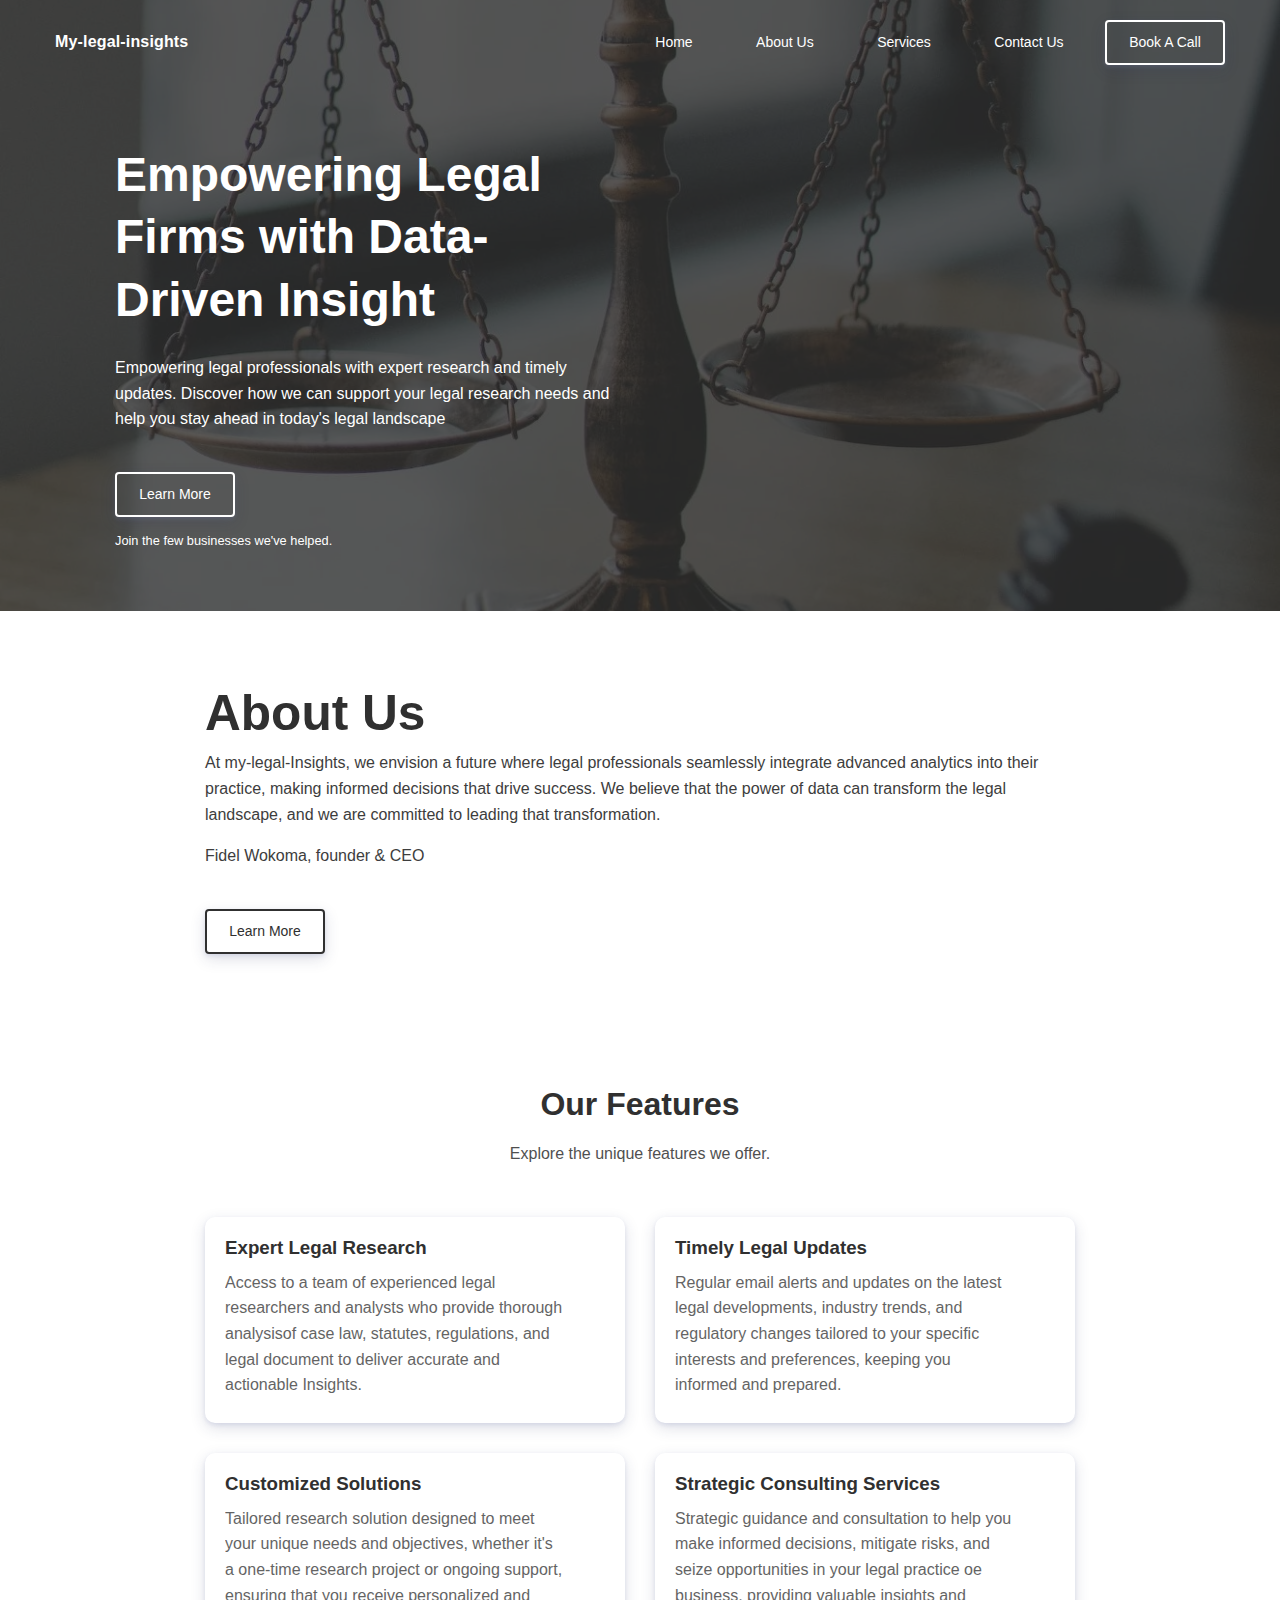
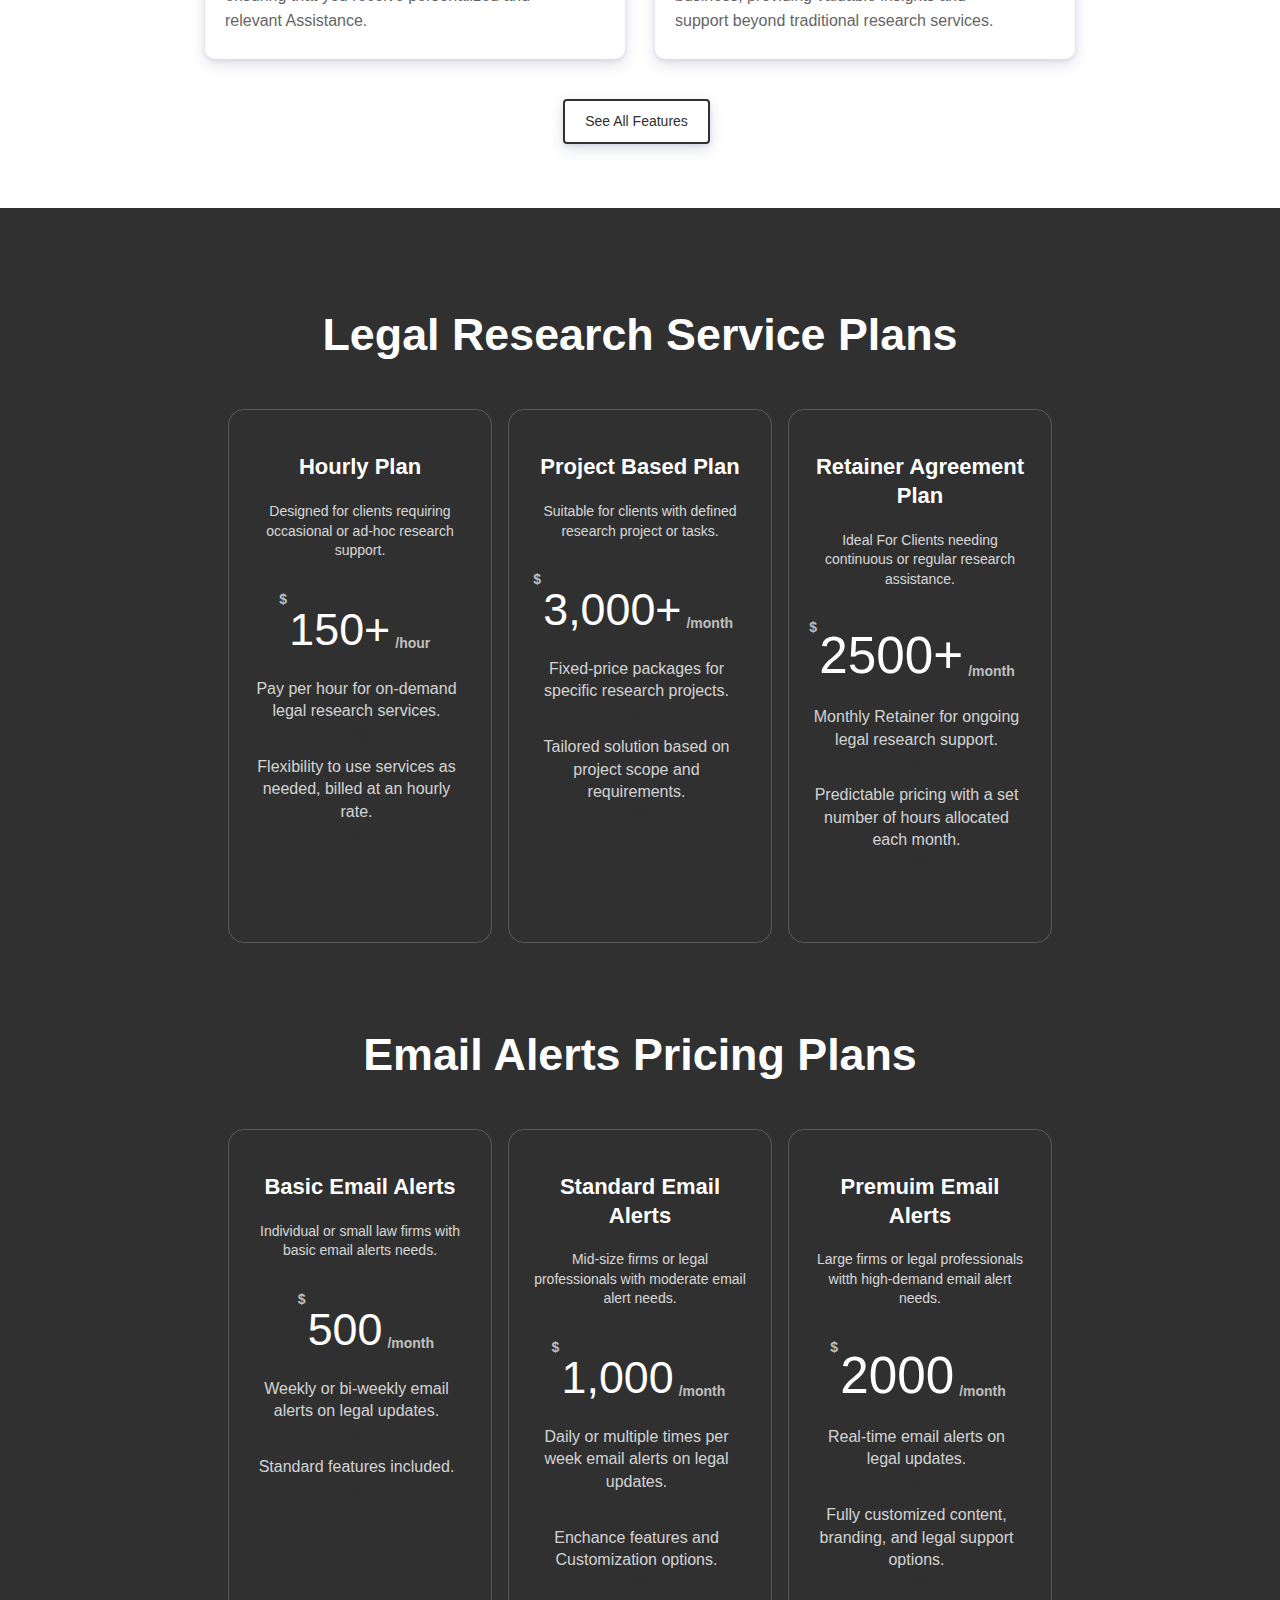
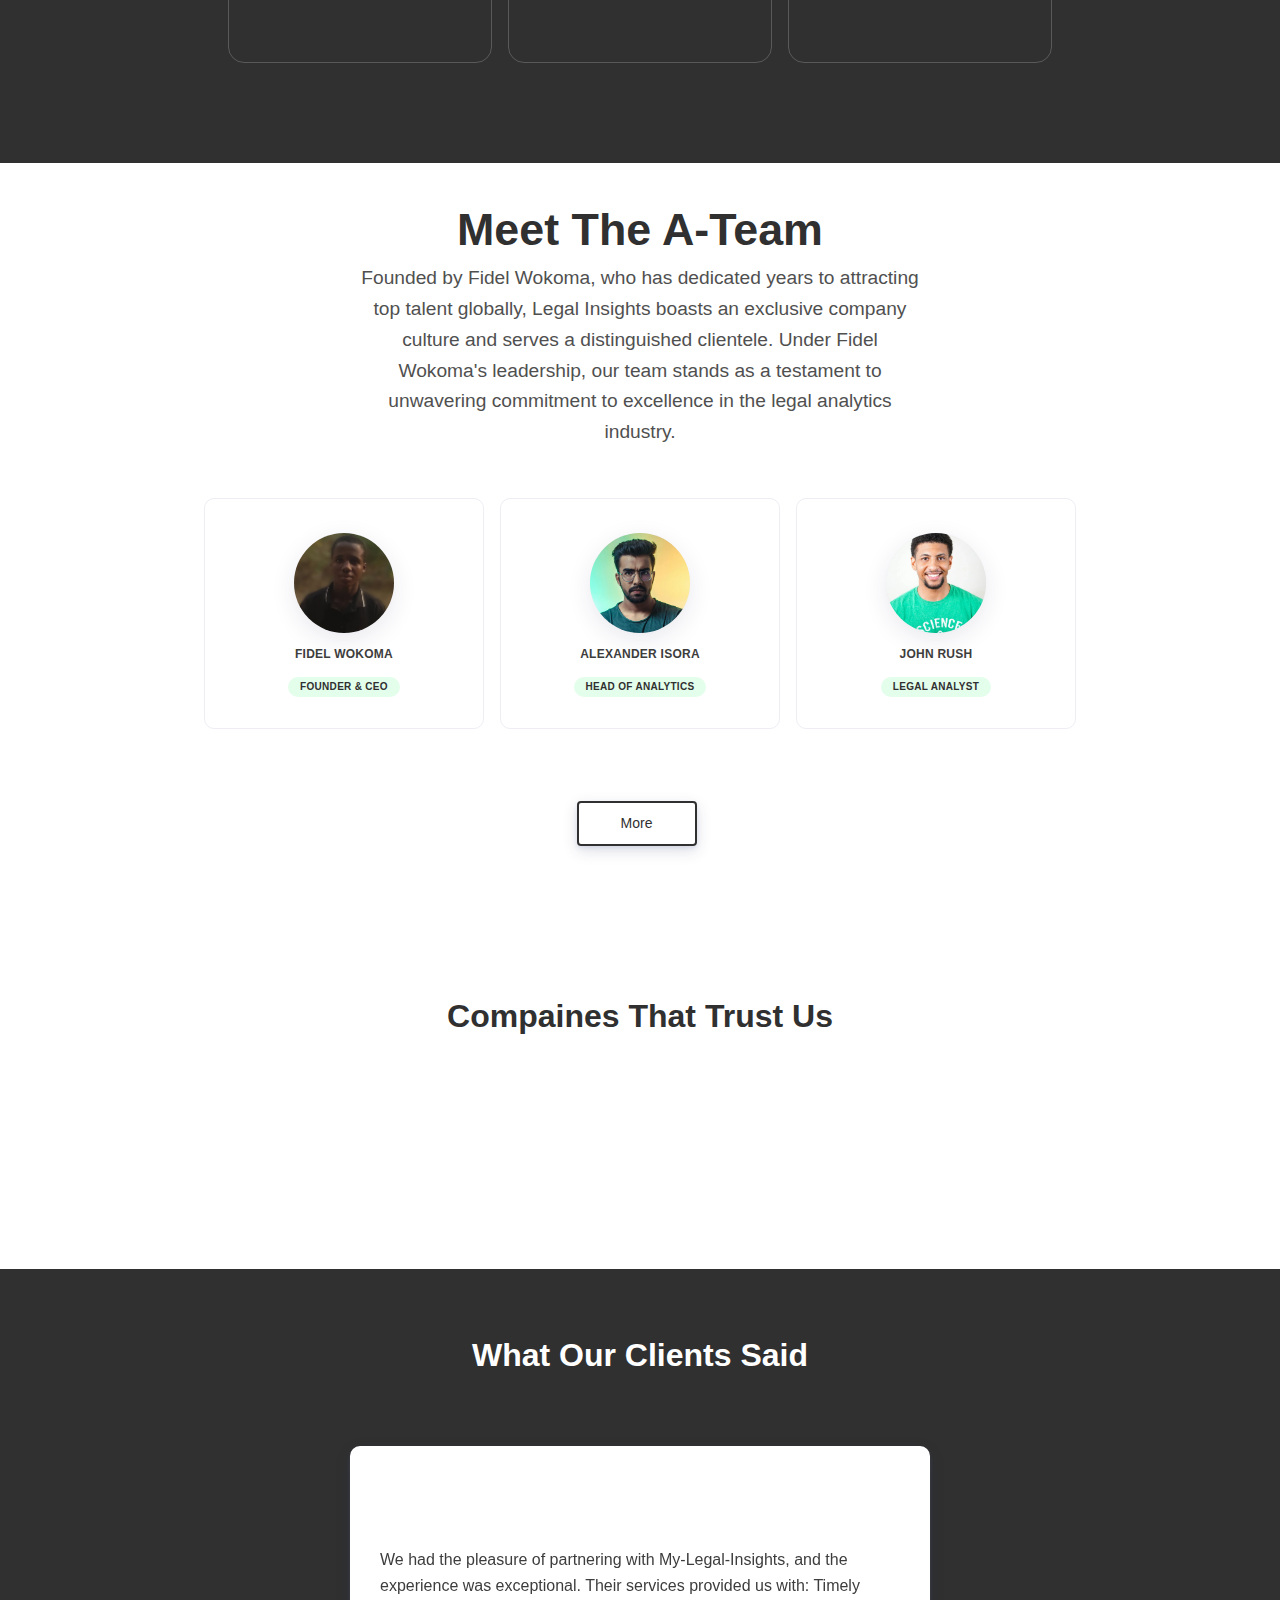
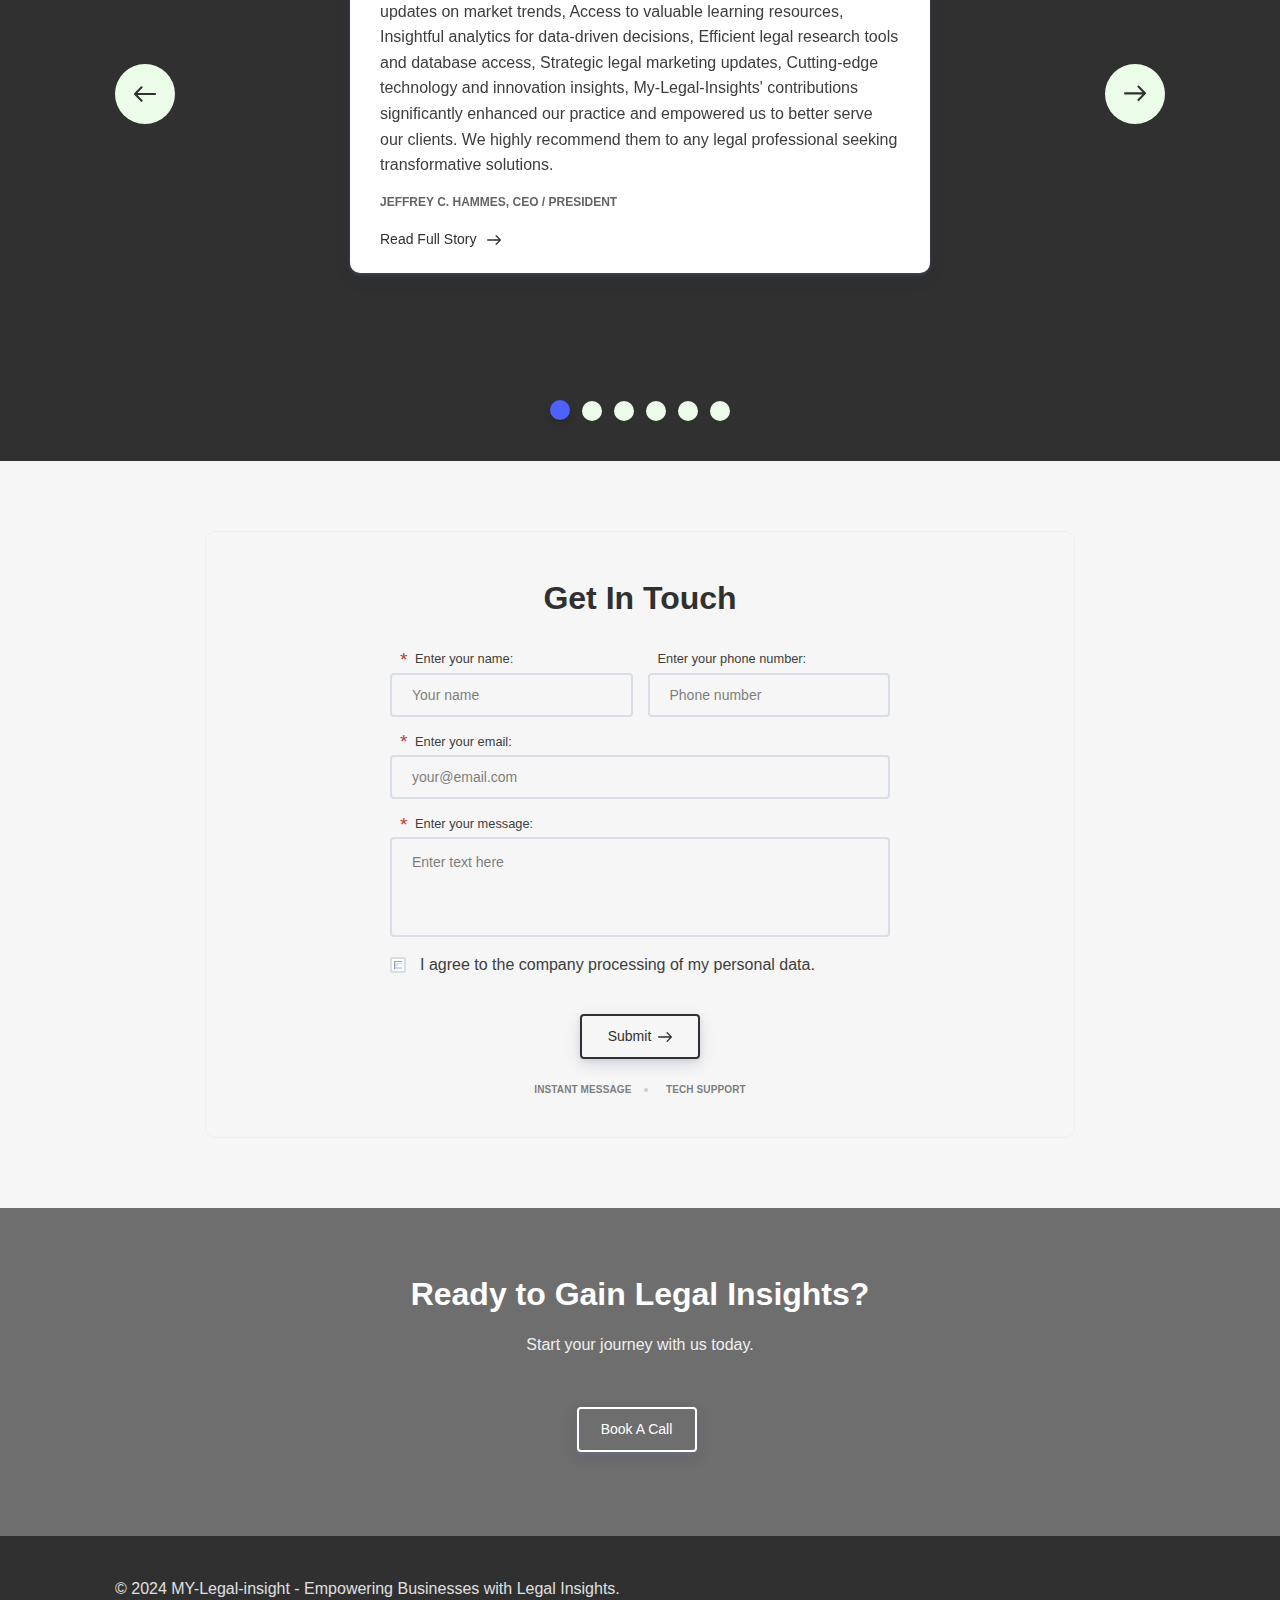
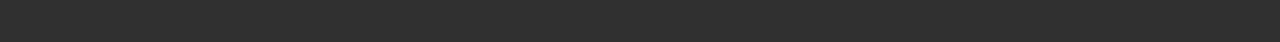
==== commit 88c6049d: "Add files via upload" ====
--- a/index.html
+++ b/index.html
@@ -123,6 +123,15 @@
                             </a>
                     
                 </li>
+
+                <li class="nav-02__item">
+                    
+                    <a
+                        class="button  button--white-outline button--empty "
+                            href="/GetinTouch.html" target="_self"><span class="button__text">Contact Us</span>
+                        </a>
+                
+            </li>
             
         
     
@@ -135,7 +144,7 @@
 	
 <div class="buttons-set"><ul class="buttons-set__list"><li class="buttons-set__item"><a
 						 data-stripe-product-id="" data-stripe-mode="payment" data-successful-payment-url="" data-cancel-payment-url=""
-						class="button button--white-outline " href="/GetinTouch.html" target="_self"    ><span class="button__text">Contact Us</span></a></li></ul></div>
+						class="button button--white-outline " href="https://forms.gle/9NLZd31As3bmGaHA8" target="_self"    ><span class="button__text">Book A Call</span></a></li></ul></div>
 
 							</li>
 						</ul>
@@ -182,6 +191,16 @@
                             </a>
                     
                 </li>
+
+                
+                <li class="nav-02__item">
+                    
+                    <a
+                        class="button  button--white-outline button--empty "
+                            href="/GetinTouch.html" target="_self"><span class="button__text">Contact Us</span>
+                        </a>
+                
+                </li>
             
         
     
@@ -194,7 +213,7 @@
 	
 <div class="buttons-set"><ul class="buttons-set__list"><li class="buttons-set__item"><a
 						 data-stripe-product-id="" data-stripe-mode="payment" data-successful-payment-url="" data-cancel-payment-url=""
-						class="button button--white-outline " href="/GetinTouch.html" target="_self"    ><span class="button__text">Contact Us</span></a></li></ul></div>
+						class="button button--white-outline " href="https://forms.gle/9NLZd31As3bmGaHA8" target="_self"    ><span class="button__text">Book A Call</span></a></li></ul></div>
 
 							</li>
 						</ul>
@@ -2912,7 +2931,7 @@
 <div class="buttons-set"><ul class="buttons-set__list"><li class="buttons-set__item"><a
 				 data-stripe-product-id="" data-stripe-mode="payment" data-successful-payment-url="" data-cancel-payment-url=""
 
-				 class="button button--white-outline " href="#" target="_blank"    ><span class="button__text">Book A Call</span></a></li></ul></div>
+				 class="button button--white-outline " href="https://forms.gle/9NLZd31As3bmGaHA8" target="_blank"    ><span class="button__text">Book A Call</span></a></li></ul></div>
 
 			</div>
 		</div>
--- a/details/main.5d1ecfa4a1ea.css
+++ b/details/main.5d1ecfa4a1ea.css
@@ -0,0 +1 @@
+.style-blue-1,.style-blue-2,.style-blue-3,.style-blue-4{--dark: #01396B;--light: #E8F1FF}.style-green-1,.style-green-2{--dark: #0A6B01;--light: #E4FEEC}.style-purple-1,.style-purple-2{--dark: #5C046B;--light: #FCDFFE}.style-orange-1,.style-orange-2,.style-orange-3{--dark: #840500;--light: #FED7CB}.style-yellow-1{--dark: #EFBE31;--light: #FEFCE3}.style-black-1{--dark: #000000;--light: #E8E8E8}.style-blue-1:not(.custom-colors-enabled){--primary: #4D61FC;--primary-dark: #344BFB;--accent: #4D61FC;--secondary: #F80673;--secondary-dark: #E00567}.style-blue-2:not(.custom-colors-enabled){--primary: #5041BB;--primary-dark: #483AA8;--accent: #5041BB;--secondary: #F80673;--secondary-dark: #E00567}.style-blue-3:not(.custom-colors-enabled){--primary: #518CE8;--primary-dark: #397EE5;--accent: #518CE8;--secondary: #F80673;--secondary-dark: #E00567}.style-blue-4:not(.custom-colors-enabled){--primary: #174085;--primary-dark: #13356F;--accent: #174085;--secondary: #F80673;--secondary-dark: #E00567}.style-green-1:not(.custom-colors-enabled){--primary: #4ADDB4;--primary-dark: #35D9AB;--accent: #4ADDB4;--secondary: #F80673;--secondary-dark: #E00567}.style-green-2:not(.custom-colors-enabled){--primary: #2BC854;--primary-dark: #26B34A;--accent: #2BC854;--secondary: #F80673;--secondary-dark: #E00567}.style-purple-1:not(.custom-colors-enabled){--primary: #943CDC;--primary-dark: #8827D7;--accent: #943CDC;--secondary: #F80673;--secondary-dark: #E00567}.style-purple-2:not(.custom-colors-enabled){--primary: #643995;--primary-dark: #583283;--accent: #643995;--secondary: #F80673;--secondary-dark: #E00567}.style-orange-1:not(.custom-colors-enabled){--primary: #FD3F10;--primary-dark: #F03202;--accent: #FD3F10;--secondary: #4D61FC;--secondary-dark: #344BFB}.style-orange-2:not(.custom-colors-enabled){--primary: #D13935;--primary-dark: #C1302C;--accent: #D13935;--secondary: #4D61FC;--secondary-dark: #344BFB}.style-orange-3:not(.custom-colors-enabled){--primary: #FB5167;--primary-dark: #FA3852;--accent: #FB5167;--secondary: #4D61FC;--secondary-dark: #344BFB}.style-yellow-1:not(.custom-colors-enabled){--primary: #FBD92D;--primary-dark: #FBD414;--accent: #FBD92D;--secondary: #4D61FC;--secondary-dark: #344BFB}.style-black-1:not(.custom-colors-enabled){--primary: #303030;--primary-dark: #232323;--accent: #303030;--secondary: #4D61FC;--secondary-dark: #344BFB}.style-blue-1 .fill-bg{fill:#CDD3FF}.style-blue-1 .fill-bg-light,.style-blue-1 .bg-accent-color .cta_button-28__check .fill-main *,.bg-accent-color .cta_button-28__check .fill-main .style-blue-1 *,.style-blue-1 .bg-accent-color .cta_button-28__check .button--accent-outline .icon svg * *,.bg-accent-color .cta_button-28__check .button--accent-outline .icon svg * .style-blue-1 *,.style-blue-1 .button--accent-outline .icon svg .bg-accent-color .cta_button-28__check * *,.button--accent-outline .icon svg .bg-accent-color .cta_button-28__check * .style-blue-1 *,.style-blue-1 .bg-accent-color .cta_button-28__check .button--accent-outline .button__system_icon svg * *,.bg-accent-color .cta_button-28__check .button--accent-outline .button__system_icon svg * .style-blue-1 *,.style-blue-1 .button--accent-outline .button__system_icon svg .bg-accent-color .cta_button-28__check * *,.button--accent-outline .button__system_icon svg .bg-accent-color .cta_button-28__check * .style-blue-1 *{fill:#E9F1FF}.style-blue-1 .stroke-light{stroke:#E9F1FF}.style-blue-1 .fill-main,.style-blue-1 .button--accent-outline .icon svg *,.button--accent-outline .icon svg .style-blue-1 *,.style-blue-1 .button--accent-outline .button__system_icon svg *,.button--accent-outline .button__system_icon svg .style-blue-1 *{fill:#4D61FC}.style-blue-1 .fill-secondary{fill:#00396B}.style-blue-1 .color-secondary,.style-blue-1 .cta_button-10__text{color:#00396B}.style-blue-1 .stroke-main{stroke:#4D61FC}.style-blue-1 .border-main,.style-blue-1 .content_box .fig-img .img.img-border,.content_box .fig-img .style-blue-1 .img.img-border,.style-blue-1 .content_box .image-tool--withBorder .image-tool__image,.content_box .image-tool--withBorder .style-blue-1 .image-tool__image,.style-blue-1 .comps .button--accent-outline,.comps .style-blue-1 .button--accent-outline,.style-blue-1 .text-input:focus,.style-blue-1 .form__input .chosen-container .chosen-choices:focus,.form__input .chosen-container .style-blue-1 .chosen-choices:focus,.style-blue-1 .form__input .chosen-container.chosen-container-active .chosen-choices,.form__input .chosen-container.chosen-container-active .style-blue-1 .chosen-choices,.style-blue-1 .textarea:focus,.style-blue-1 .store-button--white:hover,.style-blue-1 .select:focus,.style-blue-1 .pricing-02__card_box--accent,.style-blue-1 .pricing-03__hover,.style-blue-1 .pricing-04__card--accent,.style-blue-1 .pricing-04__hover,.style-blue-1 .pricing-05__hover,.style-blue-1 .bg-medium-color .cta_form-04__wrapper,.bg-medium-color .style-blue-1 .cta_form-04__wrapper,.style-blue-1 .bg-light-color .cta_form-04__wrapper,.bg-light-color .style-blue-1 .cta_form-04__wrapper,.style-blue-1 .bg-medium-color .cta_form-04__bottom,.bg-medium-color .style-blue-1 .cta_form-04__bottom,.style-blue-1 .bg-light-color .cta_form-04__bottom,.bg-light-color .style-blue-1 .cta_form-04__bottom,.style-blue-1 .bg-medium-color .cta_button-16__wrapper,.bg-medium-color .style-blue-1 .cta_button-16__wrapper,.style-blue-1 .bg-light-color .cta_button-16__wrapper,.bg-light-color .style-blue-1 .cta_button-16__wrapper,.style-blue-1 .bg-medium-color .links-02__list,.bg-medium-color .style-blue-1 .links-02__list,.style-blue-1 .bg-light-color .links-02__list,.bg-light-color .style-blue-1 .links-02__list,.style-blue-1 .faq-01__question:hover,.style-blue-1 .faq-03__question:hover,.style-blue-1 .features-09__item--new,.style-blue-1 .bg-medium-color .steps-01__number,.bg-medium-color .style-blue-1 .steps-01__number,.style-blue-1 .bg-light-color .steps-01__number,.bg-light-color .style-blue-1 .steps-01__number{border-color:#4D61FC}.style-blue-1 .color-main,.style-blue-1 .link,.style-blue-1 .feature__link,.style-blue-1 .testimonials-03__person_link,.style-blue-1 .faq-05__link,.style-blue-1 .features-16__link,.style-blue-1 .subheading,.style-blue-1 .content_box a,.content_box .style-blue-1 a,.style-blue-1 .comps .button--accent-outline,.comps .style-blue-1 .button--accent-outline,.style-blue-1 .tab__button.state-active-tab,.style-blue-1 .tab__button--active:focus,.style-blue-1 .score__value,.style-blue-1 .form__message_opener_box,.style-blue-1 .message__bubble_link,.style-blue-1 .team-05__person_name,.style-blue-1 .tabs-04__button.state-active-tab,.style-blue-1 .tabs-04__button--active:focus,.style-blue-1 .pricing-02__hover,.style-blue-1 .pricing-03__hover,.style-blue-1 .pricing-04__hover,.style-blue-1 .pricing-05__hover,.style-blue-1 .cta_button-25__subheading,.style-blue-1 .cta_button-31__heading,.style-blue-1 .code-02__info_prefix,.style-blue-1 .features-17__item .feature__title_text,.features-17__item .style-blue-1 .feature__title_text{color:#4D61FC}.style-blue-1 .color-main-hover:hover,.style-blue-1 .link:hover,.style-blue-1 .feature__link:hover,.style-blue-1 .testimonials-03__person_link:hover,.style-blue-1 .faq-05__link:hover,.style-blue-1 .features-16__link:hover,.style-blue-1 .message__bubble_link:hover{color:#2a42fb}.style-blue-1 .bg-main,.style-blue-1 .content_box ul li:before,.content_box ul .style-blue-1 li:before,.style-blue-1 .comps .button--accent-bg,.comps .style-blue-1 .button--accent-bg,.style-blue-1 .store-button:hover,.style-blue-1 .circle-button--accent-bg,.style-blue-1 .circle-button--accent-bg .circle-button__hover_bg,.circle-button--accent-bg .style-blue-1 .circle-button__hover_bg,.style-blue-1 .circle-button--light-bg:hover,.style-blue-1 .radio__check:before,.style-blue-1 .checkbox__check:before,.style-blue-1 .slick-dots li.slick-active button,.slick-dots li.slick-active .style-blue-1 button,.style-blue-1 .social-buttons__link--circle,.style-blue-1 .roadmap-01__column,.style-blue-1 .cta_button-25__item::before,.style-blue-1 .testimonials-05__blue_box::before,.style-blue-1 .features-02__number:before,.style-blue-1 .features-09__item--new .tag,.features-09__item--new .style-blue-1 .tag,.style-blue-1 .features-15__item::before,.style-blue-1 .bg-medium-color .steps-01__list:before,.bg-medium-color .style-blue-1 .steps-01__list:before,.style-blue-1 .bg-light-color .steps-01__list:before,.bg-light-color .style-blue-1 .steps-01__list:before{background-color:#4D61FC}.style-blue-1 .bg-light,.style-blue-1 .heading__accent_word--accent:before,.style-blue-1 .content_box .image-tool--withBackground .image-tool__image,.content_box .image-tool--withBackground .style-blue-1 .image-tool__image,.style-blue-1 .content_box .fig-img-bg,.content_box .style-blue-1 .fig-img-bg,.style-blue-1 .tab__button.state-active-tab,.style-blue-1 .tab__button--active:focus,.style-blue-1 .iconed-tab__button:hover,.style-blue-1 .tabs-04__button.state-active-tab,.style-blue-1 .tabs-04__button--active:focus,.style-blue-1 .pricing-02__hover,.style-blue-1 .pricing-03__hover,.style-blue-1 .pricing-04__hover,.style-blue-1 .pricing-05__hover,.style-blue-1 .posts-04__item:hover,.style-blue-1 .posts-04__item:focus,.style-blue-1 .faq-04__list--smaller .faq-04__item--question,.faq-04__list--smaller .style-blue-1 .faq-04__item--question,.style-blue-1 .press-01__link:hover,.style-blue-1 .press-02__link:hover,.style-blue-1 .press-03__link:hover{background-color:#E9F1FF}.style-blue-1 .bg-medium,.style-blue-1 .content_box .cdx-marker,.content_box .style-blue-1 .cdx-marker,.style-blue-1 .tab__button:hover,.style-blue-1 .iconed-tab__button.state-active-tab,.style-blue-1 .circle-button--light-bg,.style-blue-1 .score__stars,.style-blue-1 .slick-dots button,.slick-dots .style-blue-1 button,.style-blue-1 .tabs-04__button:hover:not(.state-active-tab){background-color:#DFEAFE}.style-blue-1 .bg-medium-hover:hover,.style-blue-1 .cta_button-10__link:hover{background-color:#DFEAFE}.style-blue-1 .bg-main-hover:hover,.style-blue-1 .comps .button--accent-bg:hover,.comps .style-blue-1 .button--accent-bg:hover,.style-blue-1 .checkbox__input:checked:hover ~ .checkbox__check:hover:before{background-color:#344bfc}.style-blue-1 .border-alt,.style-blue-1 .comps .button--alt-accent-outline,.comps .style-blue-1 .button--alt-accent-outline,.style-blue-1 .bg-accent-color .pricing-02__card_box--accent,.bg-accent-color .style-blue-1 .pricing-02__card_box--accent,.style-blue-1 .bg-accent-color .pricing-04__card--accent,.bg-accent-color .style-blue-1 .pricing-04__card--accent{border-color:#F90473}.style-blue-1 .color-alt,.style-blue-1 .comps .button--alt-accent-outline,.comps .style-blue-1 .button--alt-accent-outline{color:#F90473}.style-blue-1 .bg-alt,.style-blue-1 .comps .button--alt-accent-bg,.comps .style-blue-1 .button--alt-accent-bg,.style-blue-1 .bg-accent-color .slick-dots li.slick-active button,.bg-accent-color .slick-dots li.slick-active .style-blue-1 button{background-color:#F90473}.style-blue-1 .bg-alt-hover:hover,.style-blue-1 .comps .button--alt-accent-bg:hover,.comps .style-blue-1 .button--alt-accent-bg:hover{background-color:#e00467}.style-blue-1 .fill-alt .icon svg *,.style-blue-1 .comps .button--alt-accent-outline .icon svg *,.comps .style-blue-1 .button--alt-accent-outline .icon svg *,.style-blue-1 .fill-alt .button__system_icon svg *,.style-blue-1 .comps .button--alt-accent-outline .button__system_icon svg *,.comps .style-blue-1 .button--alt-accent-outline .button__system_icon svg *{fill:#F90473}.style-blue-1 .fill-alt-hover:hover .icon svg *,.style-blue-1 .feature__link:hover .icon svg *,.style-blue-1 .fill-alt-hover:hover .button__system_icon svg *,.style-blue-1 .feature__link:hover .button__system_icon svg *{fill:#F90473}.style-blue-2 .fill-bg{fill:#CDD3FF}.style-blue-2 .fill-bg-light,.style-blue-2 .bg-accent-color .cta_button-28__check .fill-main *,.bg-accent-color .cta_button-28__check .fill-main .style-blue-2 *,.style-blue-2 .bg-accent-color .cta_button-28__check .button--accent-outline .icon svg * *,.bg-accent-color .cta_button-28__check .button--accent-outline .icon svg * .style-blue-2 *,.style-blue-2 .button--accent-outline .icon svg .bg-accent-color .cta_button-28__check * *,.button--accent-outline .icon svg .bg-accent-color .cta_button-28__check * .style-blue-2 *,.style-blue-2 .bg-accent-color .cta_button-28__check .button--accent-outline .button__system_icon svg * *,.bg-accent-color .cta_button-28__check .button--accent-outline .button__system_icon svg * .style-blue-2 *,.style-blue-2 .button--accent-outline .button__system_icon svg .bg-accent-color .cta_button-28__check * *,.button--accent-outline .button__system_icon svg .bg-accent-color .cta_button-28__check * .style-blue-2 *{fill:#E9F1FF}.style-blue-2 .stroke-light{stroke:#E9F1FF}.style-blue-2 .fill-main,.style-blue-2 .button--accent-outline .icon svg *,.button--accent-outline .icon svg .style-blue-2 *,.style-blue-2 .button--accent-outline .button__system_icon svg *,.button--accent-outline .button__system_icon svg .style-blue-2 *{fill:#5041bb}.style-blue-2 .fill-secondary{fill:#00396B}.style-blue-2 .color-secondary,.style-blue-2 .cta_button-10__text{color:#00396B}.style-blue-2 .stroke-main{stroke:#5041bb}.style-blue-2 .border-main,.style-blue-2 .content_box .fig-img .img.img-border,.content_box .fig-img .style-blue-2 .img.img-border,.style-blue-2 .content_box .image-tool--withBorder .image-tool__image,.content_box .image-tool--withBorder .style-blue-2 .image-tool__image,.style-blue-2 .comps .button--accent-outline,.comps .style-blue-2 .button--accent-outline,.style-blue-2 .text-input:focus,.style-blue-2 .form__input .chosen-container .chosen-choices:focus,.form__input .chosen-container .style-blue-2 .chosen-choices:focus,.style-blue-2 .form__input .chosen-container.chosen-container-active .chosen-choices,.form__input .chosen-container.chosen-container-active .style-blue-2 .chosen-choices,.style-blue-2 .textarea:focus,.style-blue-2 .store-button--white:hover,.style-blue-2 .select:focus,.style-blue-2 .pricing-02__card_box--accent,.style-blue-2 .pricing-03__hover,.style-blue-2 .pricing-04__card--accent,.style-blue-2 .pricing-04__hover,.style-blue-2 .pricing-05__hover,.style-blue-2 .bg-medium-color .cta_form-04__wrapper,.bg-medium-color .style-blue-2 .cta_form-04__wrapper,.style-blue-2 .bg-light-color .cta_form-04__wrapper,.bg-light-color .style-blue-2 .cta_form-04__wrapper,.style-blue-2 .bg-medium-color .cta_form-04__bottom,.bg-medium-color .style-blue-2 .cta_form-04__bottom,.style-blue-2 .bg-light-color .cta_form-04__bottom,.bg-light-color .style-blue-2 .cta_form-04__bottom,.style-blue-2 .bg-medium-color .cta_button-16__wrapper,.bg-medium-color .style-blue-2 .cta_button-16__wrapper,.style-blue-2 .bg-light-color .cta_button-16__wrapper,.bg-light-color .style-blue-2 .cta_button-16__wrapper,.style-blue-2 .bg-medium-color .links-02__list,.bg-medium-color .style-blue-2 .links-02__list,.style-blue-2 .bg-light-color .links-02__list,.bg-light-color .style-blue-2 .links-02__list,.style-blue-2 .faq-01__question:hover,.style-blue-2 .faq-03__question:hover,.style-blue-2 .features-09__item--new,.style-blue-2 .bg-medium-color .steps-01__number,.bg-medium-color .style-blue-2 .steps-01__number,.style-blue-2 .bg-light-color .steps-01__number,.bg-light-color .style-blue-2 .steps-01__number{border-color:#5041bb}.style-blue-2 .color-main,.style-blue-2 .link,.style-blue-2 .feature__link,.style-blue-2 .testimonials-03__person_link,.style-blue-2 .faq-05__link,.style-blue-2 .features-16__link,.style-blue-2 .subheading,.style-blue-2 .content_box a,.content_box .style-blue-2 a,.style-blue-2 .comps .button--accent-outline,.comps .style-blue-2 .button--accent-outline,.style-blue-2 .tab__button.state-active-tab,.style-blue-2 .tab__button--active:focus,.style-blue-2 .score__value,.style-blue-2 .form__message_opener_box,.style-blue-2 .message__bubble_link,.style-blue-2 .team-05__person_name,.style-blue-2 .tabs-04__button.state-active-tab,.style-blue-2 .tabs-04__button--active:focus,.style-blue-2 .pricing-02__hover,.style-blue-2 .pricing-03__hover,.style-blue-2 .pricing-04__hover,.style-blue-2 .pricing-05__hover,.style-blue-2 .cta_button-25__subheading,.style-blue-2 .cta_button-31__heading,.style-blue-2 .code-02__info_prefix,.style-blue-2 .features-17__item .feature__title_text,.features-17__item .style-blue-2 .feature__title_text{color:#5041bb}.style-blue-2 .color-main-hover:hover,.style-blue-2 .link:hover,.style-blue-2 .feature__link:hover,.style-blue-2 .testimonials-03__person_link:hover,.style-blue-2 .faq-05__link:hover,.style-blue-2 .features-16__link:hover,.style-blue-2 .message__bubble_link:hover{color:#4538a1}.style-blue-2 .bg-main,.style-blue-2 .content_box ul li:before,.content_box ul .style-blue-2 li:before,.style-blue-2 .comps .button--accent-bg,.comps .style-blue-2 .button--accent-bg,.style-blue-2 .store-button:hover,.style-blue-2 .circle-button--accent-bg,.style-blue-2 .circle-button--accent-bg .circle-button__hover_bg,.circle-button--accent-bg .style-blue-2 .circle-button__hover_bg,.style-blue-2 .circle-button--light-bg:hover,.style-blue-2 .radio__check:before,.style-blue-2 .checkbox__check:before,.style-blue-2 .slick-dots li.slick-active button,.slick-dots li.slick-active .style-blue-2 button,.style-blue-2 .social-buttons__link--circle,.style-blue-2 .roadmap-01__column,.style-blue-2 .cta_button-25__item::before,.style-blue-2 .testimonials-05__blue_box::before,.style-blue-2 .features-02__number:before,.style-blue-2 .features-09__item--new .tag,.features-09__item--new .style-blue-2 .tag,.style-blue-2 .features-15__item::before,.style-blue-2 .bg-medium-color .steps-01__list:before,.bg-medium-color .style-blue-2 .steps-01__list:before,.style-blue-2 .bg-light-color .steps-01__list:before,.bg-light-color .style-blue-2 .steps-01__list:before{background-color:#5041bb}.style-blue-2 .bg-light,.style-blue-2 .heading__accent_word--accent:before,.style-blue-2 .content_box .image-tool--withBackground .image-tool__image,.content_box .image-tool--withBackground .style-blue-2 .image-tool__image,.style-blue-2 .content_box .fig-img-bg,.content_box .style-blue-2 .fig-img-bg,.style-blue-2 .tab__button.state-active-tab,.style-blue-2 .tab__button--active:focus,.style-blue-2 .iconed-tab__button:hover,.style-blue-2 .tabs-04__button.state-active-tab,.style-blue-2 .tabs-04__button--active:focus,.style-blue-2 .pricing-02__hover,.style-blue-2 .pricing-03__hover,.style-blue-2 .pricing-04__hover,.style-blue-2 .pricing-05__hover,.style-blue-2 .posts-04__item:hover,.style-blue-2 .posts-04__item:focus,.style-blue-2 .faq-04__list--smaller .faq-04__item--question,.faq-04__list--smaller .style-blue-2 .faq-04__item--question,.style-blue-2 .press-01__link:hover,.style-blue-2 .press-02__link:hover,.style-blue-2 .press-03__link:hover{background-color:#E9F1FF}.style-blue-2 .bg-medium,.style-blue-2 .content_box .cdx-marker,.content_box .style-blue-2 .cdx-marker,.style-blue-2 .tab__button:hover,.style-blue-2 .iconed-tab__button.state-active-tab,.style-blue-2 .circle-button--light-bg,.style-blue-2 .score__stars,.style-blue-2 .slick-dots button,.slick-dots .style-blue-2 button,.style-blue-2 .tabs-04__button:hover:not(.state-active-tab){background-color:#DFEAFE}.style-blue-2 .bg-medium-hover:hover,.style-blue-2 .cta_button-10__link:hover{background-color:#DFEAFE}.style-blue-2 .bg-main-hover:hover,.style-blue-2 .comps .button--accent-bg:hover,.comps .style-blue-2 .button--accent-bg:hover,.style-blue-2 .checkbox__input:checked:hover ~ .checkbox__check:hover:before{background-color:#483aa8}.style-blue-2 .border-alt,.style-blue-2 .comps .button--alt-accent-outline,.comps .style-blue-2 .button--alt-accent-outline,.style-blue-2 .bg-accent-color .pricing-02__card_box--accent,.bg-accent-color .style-blue-2 .pricing-02__card_box--accent,.style-blue-2 .bg-accent-color .pricing-04__card--accent,.bg-accent-color .style-blue-2 .pricing-04__card--accent{border-color:#F90473}.style-blue-2 .color-alt,.style-blue-2 .comps .button--alt-accent-outline,.comps .style-blue-2 .button--alt-accent-outline{color:#F90473}.style-blue-2 .bg-alt,.style-blue-2 .comps .button--alt-accent-bg,.comps .style-blue-2 .button--alt-accent-bg,.style-blue-2 .bg-accent-color .slick-dots li.slick-active button,.bg-accent-color .slick-dots li.slick-active .style-blue-2 button{background-color:#F90473}.style-blue-2 .bg-alt-hover:hover,.style-blue-2 .comps .button--alt-accent-bg:hover,.comps .style-blue-2 .button--alt-accent-bg:hover{background-color:#e00467}.style-blue-2 .fill-alt .icon svg *,.style-blue-2 .comps .button--alt-accent-outline .icon svg *,.comps .style-blue-2 .button--alt-accent-outline .icon svg *,.style-blue-2 .fill-alt .button__system_icon svg *,.style-blue-2 .comps .button--alt-accent-outline .button__system_icon svg *,.comps .style-blue-2 .button--alt-accent-outline .button__system_icon svg *{fill:#F90473}.style-blue-2 .fill-alt-hover:hover .icon svg *,.style-blue-2 .feature__link:hover .icon svg *,.style-blue-2 .fill-alt-hover:hover .button__system_icon svg *,.style-blue-2 .feature__link:hover .button__system_icon svg *{fill:#F90473}.style-blue-3 .fill-bg{fill:#CDD3FF}.style-blue-3 .fill-bg-light,.style-blue-3 .bg-accent-color .cta_button-28__check .fill-main *,.bg-accent-color .cta_button-28__check .fill-main .style-blue-3 *,.style-blue-3 .bg-accent-color .cta_button-28__check .button--accent-outline .icon svg * *,.bg-accent-color .cta_button-28__check .button--accent-outline .icon svg * .style-blue-3 *,.style-blue-3 .button--accent-outline .icon svg .bg-accent-color .cta_button-28__check * *,.button--accent-outline .icon svg .bg-accent-color .cta_button-28__check * .style-blue-3 *,.style-blue-3 .bg-accent-color .cta_button-28__check .button--accent-outline .button__system_icon svg * *,.bg-accent-color .cta_button-28__check .button--accent-outline .button__system_icon svg * .style-blue-3 *,.style-blue-3 .button--accent-outline .button__system_icon svg .bg-accent-color .cta_button-28__check * *,.button--accent-outline .button__system_icon svg .bg-accent-color .cta_button-28__check * .style-blue-3 *{fill:#E9F1FF}.style-blue-3 .stroke-light{stroke:#E9F1FF}.style-blue-3 .fill-main,.style-blue-3 .button--accent-outline .icon svg *,.button--accent-outline .icon svg .style-blue-3 *,.style-blue-3 .button--accent-outline .button__system_icon svg *,.button--accent-outline .button__system_icon svg .style-blue-3 *{fill:#508de8}.style-blue-3 .fill-secondary{fill:#00396B}.style-blue-3 .color-secondary,.style-blue-3 .cta_button-10__text{color:#00396B}.style-blue-3 .stroke-main{stroke:#508de8}.style-blue-3 .border-main,.style-blue-3 .content_box .fig-img .img.img-border,.content_box .fig-img .style-blue-3 .img.img-border,.style-blue-3 .content_box .image-tool--withBorder .image-tool__image,.content_box .image-tool--withBorder .style-blue-3 .image-tool__image,.style-blue-3 .comps .button--accent-outline,.comps .style-blue-3 .button--accent-outline,.style-blue-3 .text-input:focus,.style-blue-3 .form__input .chosen-container .chosen-choices:focus,.form__input .chosen-container .style-blue-3 .chosen-choices:focus,.style-blue-3 .form__input .chosen-container.chosen-container-active .chosen-choices,.form__input .chosen-container.chosen-container-active .style-blue-3 .chosen-choices,.style-blue-3 .textarea:focus,.style-blue-3 .store-button--white:hover,.style-blue-3 .select:focus,.style-blue-3 .pricing-02__card_box--accent,.style-blue-3 .pricing-03__hover,.style-blue-3 .pricing-04__card--accent,.style-blue-3 .pricing-04__hover,.style-blue-3 .pricing-05__hover,.style-blue-3 .bg-medium-color .cta_form-04__wrapper,.bg-medium-color .style-blue-3 .cta_form-04__wrapper,.style-blue-3 .bg-light-color .cta_form-04__wrapper,.bg-light-color .style-blue-3 .cta_form-04__wrapper,.style-blue-3 .bg-medium-color .cta_form-04__bottom,.bg-medium-color .style-blue-3 .cta_form-04__bottom,.style-blue-3 .bg-light-color .cta_form-04__bottom,.bg-light-color .style-blue-3 .cta_form-04__bottom,.style-blue-3 .bg-medium-color .cta_button-16__wrapper,.bg-medium-color .style-blue-3 .cta_button-16__wrapper,.style-blue-3 .bg-light-color .cta_button-16__wrapper,.bg-light-color .style-blue-3 .cta_button-16__wrapper,.style-blue-3 .bg-medium-color .links-02__list,.bg-medium-color .style-blue-3 .links-02__list,.style-blue-3 .bg-light-color .links-02__list,.bg-light-color .style-blue-3 .links-02__list,.style-blue-3 .faq-01__question:hover,.style-blue-3 .faq-03__question:hover,.style-blue-3 .features-09__item--new,.style-blue-3 .bg-medium-color .steps-01__number,.bg-medium-color .style-blue-3 .steps-01__number,.style-blue-3 .bg-light-color .steps-01__number,.bg-light-color .style-blue-3 .steps-01__number{border-color:#508de8}.style-blue-3 .color-main,.style-blue-3 .link,.style-blue-3 .feature__link,.style-blue-3 .testimonials-03__person_link,.style-blue-3 .faq-05__link,.style-blue-3 .features-16__link,.style-blue-3 .subheading,.style-blue-3 .content_box a,.content_box .style-blue-3 a,.style-blue-3 .comps .button--accent-outline,.comps .style-blue-3 .button--accent-outline,.style-blue-3 .tab__button.state-active-tab,.style-blue-3 .tab__button--active:focus,.style-blue-3 .score__value,.style-blue-3 .form__message_opener_box,.style-blue-3 .message__bubble_link,.style-blue-3 .team-05__person_name,.style-blue-3 .tabs-04__button.state-active-tab,.style-blue-3 .tabs-04__button--active:focus,.style-blue-3 .pricing-02__hover,.style-blue-3 .pricing-03__hover,.style-blue-3 .pricing-04__hover,.style-blue-3 .pricing-05__hover,.style-blue-3 .cta_button-25__subheading,.style-blue-3 .cta_button-31__heading,.style-blue-3 .code-02__info_prefix,.style-blue-3 .features-17__item .feature__title_text,.features-17__item .style-blue-3 .feature__title_text{color:#508de8}.style-blue-3 .color-main-hover:hover,.style-blue-3 .link:hover,.style-blue-3 .feature__link:hover,.style-blue-3 .testimonials-03__person_link:hover,.style-blue-3 .faq-05__link:hover,.style-blue-3 .features-16__link:hover,.style-blue-3 .message__bubble_link:hover{color:#3078e4}.style-blue-3 .bg-main,.style-blue-3 .content_box ul li:before,.content_box ul .style-blue-3 li:before,.style-blue-3 .comps .button--accent-bg,.comps .style-blue-3 .button--accent-bg,.style-blue-3 .store-button:hover,.style-blue-3 .circle-button--accent-bg,.style-blue-3 .circle-button--accent-bg .circle-button__hover_bg,.circle-button--accent-bg .style-blue-3 .circle-button__hover_bg,.style-blue-3 .circle-button--light-bg:hover,.style-blue-3 .radio__check:before,.style-blue-3 .checkbox__check:before,.style-blue-3 .slick-dots li.slick-active button,.slick-dots li.slick-active .style-blue-3 button,.style-blue-3 .social-buttons__link--circle,.style-blue-3 .roadmap-01__column,.style-blue-3 .cta_button-25__item::before,.style-blue-3 .testimonials-05__blue_box::before,.style-blue-3 .features-02__number:before,.style-blue-3 .features-09__item--new .tag,.features-09__item--new .style-blue-3 .tag,.style-blue-3 .features-15__item::before,.style-blue-3 .bg-medium-color .steps-01__list:before,.bg-medium-color .style-blue-3 .steps-01__list:before,.style-blue-3 .bg-light-color .steps-01__list:before,.bg-light-color .style-blue-3 .steps-01__list:before{background-color:#508de8}.style-blue-3 .bg-light,.style-blue-3 .heading__accent_word--accent:before,.style-blue-3 .content_box .image-tool--withBackground .image-tool__image,.content_box .image-tool--withBackground .style-blue-3 .image-tool__image,.style-blue-3 .content_box .fig-img-bg,.content_box .style-blue-3 .fig-img-bg,.style-blue-3 .tab__button.state-active-tab,.style-blue-3 .tab__button--active:focus,.style-blue-3 .iconed-tab__button:hover,.style-blue-3 .tabs-04__button.state-active-tab,.style-blue-3 .tabs-04__button--active:focus,.style-blue-3 .pricing-02__hover,.style-blue-3 .pricing-03__hover,.style-blue-3 .pricing-04__hover,.style-blue-3 .pricing-05__hover,.style-blue-3 .posts-04__item:hover,.style-blue-3 .posts-04__item:focus,.style-blue-3 .faq-04__list--smaller .faq-04__item--question,.faq-04__list--smaller .style-blue-3 .faq-04__item--question,.style-blue-3 .press-01__link:hover,.style-blue-3 .press-02__link:hover,.style-blue-3 .press-03__link:hover{background-color:#E9F1FF}.style-blue-3 .bg-medium,.style-blue-3 .content_box .cdx-marker,.content_box .style-blue-3 .cdx-marker,.style-blue-3 .tab__button:hover,.style-blue-3 .iconed-tab__button.state-active-tab,.style-blue-3 .circle-button--light-bg,.style-blue-3 .score__stars,.style-blue-3 .slick-dots button,.slick-dots .style-blue-3 button,.style-blue-3 .tabs-04__button:hover:not(.state-active-tab){background-color:#DFEAFE}.style-blue-3 .bg-medium-hover:hover,.style-blue-3 .cta_button-10__link:hover{background-color:#DFEAFE}.style-blue-3 .bg-main-hover:hover,.style-blue-3 .comps .button--accent-bg:hover,.comps .style-blue-3 .button--accent-bg:hover,.style-blue-3 .checkbox__input:checked:hover ~ .checkbox__check:hover:before{background-color:#397ee5}.style-blue-3 .border-alt,.style-blue-3 .comps .button--alt-accent-outline,.comps .style-blue-3 .button--alt-accent-outline,.style-blue-3 .bg-accent-color .pricing-02__card_box--accent,.bg-accent-color .style-blue-3 .pricing-02__card_box--accent,.style-blue-3 .bg-accent-color .pricing-04__card--accent,.bg-accent-color .style-blue-3 .pricing-04__card--accent{border-color:#F90473}.style-blue-3 .color-alt,.style-blue-3 .comps .button--alt-accent-outline,.comps .style-blue-3 .button--alt-accent-outline{color:#F90473}.style-blue-3 .bg-alt,.style-blue-3 .comps .button--alt-accent-bg,.comps .style-blue-3 .button--alt-accent-bg,.style-blue-3 .bg-accent-color .slick-dots li.slick-active button,.bg-accent-color .slick-dots li.slick-active .style-blue-3 button{background-color:#F90473}.style-blue-3 .bg-alt-hover:hover,.style-blue-3 .comps .button--alt-accent-bg:hover,.comps .style-blue-3 .button--alt-accent-bg:hover{background-color:#e00467}.style-blue-3 .fill-alt .icon svg *,.style-blue-3 .comps .button--alt-accent-outline .icon svg *,.comps .style-blue-3 .button--alt-accent-outline .icon svg *,.style-blue-3 .fill-alt .button__system_icon svg *,.style-blue-3 .comps .button--alt-accent-outline .button__system_icon svg *,.comps .style-blue-3 .button--alt-accent-outline .button__system_icon svg *{fill:#F90473}.style-blue-3 .fill-alt-hover:hover .icon svg *,.style-blue-3 .feature__link:hover .icon svg *,.style-blue-3 .fill-alt-hover:hover .button__system_icon svg *,.style-blue-3 .feature__link:hover .button__system_icon svg *{fill:#F90473}.style-blue-4 .fill-bg{fill:#CDD3FF}.style-blue-4 .fill-bg-light,.style-blue-4 .bg-accent-color .cta_button-28__check .fill-main *,.bg-accent-color .cta_button-28__check .fill-main .style-blue-4 *,.style-blue-4 .bg-accent-color .cta_button-28__check .button--accent-outline .icon svg * *,.bg-accent-color .cta_button-28__check .button--accent-outline .icon svg * .style-blue-4 *,.style-blue-4 .button--accent-outline .icon svg .bg-accent-color .cta_button-28__check * *,.button--accent-outline .icon svg .bg-accent-color .cta_button-28__check * .style-blue-4 *,.style-blue-4 .bg-accent-color .cta_button-28__check .button--accent-outline .button__system_icon svg * *,.bg-accent-color .cta_button-28__check .button--accent-outline .button__system_icon svg * .style-blue-4 *,.style-blue-4 .button--accent-outline .button__system_icon svg .bg-accent-color .cta_button-28__check * *,.button--accent-outline .button__system_icon svg .bg-accent-color .cta_button-28__check * .style-blue-4 *{fill:#E9F1FF}.style-blue-4 .stroke-light{stroke:#E9F1FF}.style-blue-4 .fill-main,.style-blue-4 .button--accent-outline .icon svg *,.button--accent-outline .icon svg .style-blue-4 *,.style-blue-4 .button--accent-outline .button__system_icon svg *,.button--accent-outline .button__system_icon svg .style-blue-4 *{fill:#164085}.style-blue-4 .fill-secondary{fill:#4D61FC}.style-blue-4 .color-secondary,.style-blue-4 .cta_button-10__text{color:#4D61FC}.style-blue-4 .stroke-main{stroke:#164085}.style-blue-4 .border-main,.style-blue-4 .content_box .fig-img .img.img-border,.content_box .fig-img .style-blue-4 .img.img-border,.style-blue-4 .content_box .image-tool--withBorder .image-tool__image,.content_box .image-tool--withBorder .style-blue-4 .image-tool__image,.style-blue-4 .comps .button--accent-outline,.comps .style-blue-4 .button--accent-outline,.style-blue-4 .text-input:focus,.style-blue-4 .form__input .chosen-container .chosen-choices:focus,.form__input .chosen-container .style-blue-4 .chosen-choices:focus,.style-blue-4 .form__input .chosen-container.chosen-container-active .chosen-choices,.form__input .chosen-container.chosen-container-active .style-blue-4 .chosen-choices,.style-blue-4 .textarea:focus,.style-blue-4 .store-button--white:hover,.style-blue-4 .select:focus,.style-blue-4 .pricing-02__card_box--accent,.style-blue-4 .pricing-03__hover,.style-blue-4 .pricing-04__card--accent,.style-blue-4 .pricing-04__hover,.style-blue-4 .pricing-05__hover,.style-blue-4 .bg-medium-color .cta_form-04__wrapper,.bg-medium-color .style-blue-4 .cta_form-04__wrapper,.style-blue-4 .bg-light-color .cta_form-04__wrapper,.bg-light-color .style-blue-4 .cta_form-04__wrapper,.style-blue-4 .bg-medium-color .cta_form-04__bottom,.bg-medium-color .style-blue-4 .cta_form-04__bottom,.style-blue-4 .bg-light-color .cta_form-04__bottom,.bg-light-color .style-blue-4 .cta_form-04__bottom,.style-blue-4 .bg-medium-color .cta_button-16__wrapper,.bg-medium-color .style-blue-4 .cta_button-16__wrapper,.style-blue-4 .bg-light-color .cta_button-16__wrapper,.bg-light-color .style-blue-4 .cta_button-16__wrapper,.style-blue-4 .bg-medium-color .links-02__list,.bg-medium-color .style-blue-4 .links-02__list,.style-blue-4 .bg-light-color .links-02__list,.bg-light-color .style-blue-4 .links-02__list,.style-blue-4 .faq-01__question:hover,.style-blue-4 .faq-03__question:hover,.style-blue-4 .features-09__item--new,.style-blue-4 .bg-medium-color .steps-01__number,.bg-medium-color .style-blue-4 .steps-01__number,.style-blue-4 .bg-light-color .steps-01__number,.bg-light-color .style-blue-4 .steps-01__number{border-color:#164085}.style-blue-4 .color-main,.style-blue-4 .link,.style-blue-4 .feature__link,.style-blue-4 .testimonials-03__person_link,.style-blue-4 .faq-05__link,.style-blue-4 .features-16__link,.style-blue-4 .subheading,.style-blue-4 .content_box a,.content_box .style-blue-4 a,.style-blue-4 .comps .button--accent-outline,.comps .style-blue-4 .button--accent-outline,.style-blue-4 .tab__button.state-active-tab,.style-blue-4 .tab__button--active:focus,.style-blue-4 .score__value,.style-blue-4 .form__message_opener_box,.style-blue-4 .message__bubble_link,.style-blue-4 .team-05__person_name,.style-blue-4 .tabs-04__button.state-active-tab,.style-blue-4 .tabs-04__button--active:focus,.style-blue-4 .pricing-02__hover,.style-blue-4 .pricing-03__hover,.style-blue-4 .pricing-04__hover,.style-blue-4 .pricing-05__hover,.style-blue-4 .cta_button-25__subheading,.style-blue-4 .cta_button-31__heading,.style-blue-4 .code-02__info_prefix,.style-blue-4 .features-17__item .feature__title_text,.features-17__item .style-blue-4 .feature__title_text{color:#164085}.style-blue-4 .color-main-hover:hover,.style-blue-4 .link:hover,.style-blue-4 .feature__link:hover,.style-blue-4 .testimonials-03__person_link:hover,.style-blue-4 .faq-05__link:hover,.style-blue-4 .features-16__link:hover,.style-blue-4 .message__bubble_link:hover{color:#113166}.style-blue-4 .bg-main,.style-blue-4 .content_box ul li:before,.content_box ul .style-blue-4 li:before,.style-blue-4 .comps .button--accent-bg,.comps .style-blue-4 .button--accent-bg,.style-blue-4 .store-button:hover,.style-blue-4 .circle-button--accent-bg,.style-blue-4 .circle-button--accent-bg .circle-button__hover_bg,.circle-button--accent-bg .style-blue-4 .circle-button__hover_bg,.style-blue-4 .circle-button--light-bg:hover,.style-blue-4 .radio__check:before,.style-blue-4 .checkbox__check:before,.style-blue-4 .slick-dots li.slick-active button,.slick-dots li.slick-active .style-blue-4 button,.style-blue-4 .social-buttons__link--circle,.style-blue-4 .roadmap-01__column,.style-blue-4 .cta_button-25__item::before,.style-blue-4 .testimonials-05__blue_box::before,.style-blue-4 .features-02__number:before,.style-blue-4 .features-09__item--new .tag,.features-09__item--new .style-blue-4 .tag,.style-blue-4 .features-15__item::before,.style-blue-4 .bg-medium-color .steps-01__list:before,.bg-medium-color .style-blue-4 .steps-01__list:before,.style-blue-4 .bg-light-color .steps-01__list:before,.bg-light-color .style-blue-4 .steps-01__list:before{background-color:#164085}.style-blue-4 .bg-light,.style-blue-4 .heading__accent_word--accent:before,.style-blue-4 .content_box .image-tool--withBackground .image-tool__image,.content_box .image-tool--withBackground .style-blue-4 .image-tool__image,.style-blue-4 .content_box .fig-img-bg,.content_box .style-blue-4 .fig-img-bg,.style-blue-4 .tab__button.state-active-tab,.style-blue-4 .tab__button--active:focus,.style-blue-4 .iconed-tab__button:hover,.style-blue-4 .tabs-04__button.state-active-tab,.style-blue-4 .tabs-04__button--active:focus,.style-blue-4 .pricing-02__hover,.style-blue-4 .pricing-03__hover,.style-blue-4 .pricing-04__hover,.style-blue-4 .pricing-05__hover,.style-blue-4 .posts-04__item:hover,.style-blue-4 .posts-04__item:focus,.style-blue-4 .faq-04__list--smaller .faq-04__item--question,.faq-04__list--smaller .style-blue-4 .faq-04__item--question,.style-blue-4 .press-01__link:hover,.style-blue-4 .press-02__link:hover,.style-blue-4 .press-03__link:hover{background-color:#E9F1FF}.style-blue-4 .bg-medium,.style-blue-4 .content_box .cdx-marker,.content_box .style-blue-4 .cdx-marker,.style-blue-4 .tab__button:hover,.style-blue-4 .iconed-tab__button.state-active-tab,.style-blue-4 .circle-button--light-bg,.style-blue-4 .score__stars,.style-blue-4 .slick-dots button,.slick-dots .style-blue-4 button,.style-blue-4 .tabs-04__button:hover:not(.state-active-tab){background-color:#DFEAFE}.style-blue-4 .bg-medium-hover:hover,.style-blue-4 .cta_button-10__link:hover{background-color:#DFEAFE}.style-blue-4 .bg-main-hover:hover,.style-blue-4 .comps .button--accent-bg:hover,.comps .style-blue-4 .button--accent-bg:hover,.style-blue-4 .checkbox__input:checked:hover ~ .checkbox__check:hover:before{background-color:#12356f}.style-blue-4 .border-alt,.style-blue-4 .comps .button--alt-accent-outline,.comps .style-blue-4 .button--alt-accent-outline,.style-blue-4 .bg-accent-color .pricing-02__card_box--accent,.bg-accent-color .style-blue-4 .pricing-02__card_box--accent,.style-blue-4 .bg-accent-color .pricing-04__card--accent,.bg-accent-color .style-blue-4 .pricing-04__card--accent{border-color:#F90473}.style-blue-4 .color-alt,.style-blue-4 .comps .button--alt-accent-outline,.comps .style-blue-4 .button--alt-accent-outline{color:#F90473}.style-blue-4 .bg-alt,.style-blue-4 .comps .button--alt-accent-bg,.comps .style-blue-4 .button--alt-accent-bg,.style-blue-4 .bg-accent-color .slick-dots li.slick-active button,.bg-accent-color .slick-dots li.slick-active .style-blue-4 button{background-color:#F90473}.style-blue-4 .bg-alt-hover:hover,.style-blue-4 .comps .button--alt-accent-bg:hover,.comps .style-blue-4 .button--alt-accent-bg:hover{background-color:#e00467}.style-blue-4 .fill-alt .icon svg *,.style-blue-4 .comps .button--alt-accent-outline .icon svg *,.comps .style-blue-4 .button--alt-accent-outline .icon svg *,.style-blue-4 .fill-alt .button__system_icon svg *,.style-blue-4 .comps .button--alt-accent-outline .button__system_icon svg *,.comps .style-blue-4 .button--alt-accent-outline .button__system_icon svg *{fill:#F90473}.style-blue-4 .fill-alt-hover:hover .icon svg *,.style-blue-4 .feature__link:hover .icon svg *,.style-blue-4 .fill-alt-hover:hover .button__system_icon svg *,.style-blue-4 .feature__link:hover .button__system_icon svg *{fill:#F90473}.style-green-1 .fill-bg{fill:#c5e8bf}.style-green-1 .fill-bg-light,.style-green-1 .bg-accent-color .cta_button-28__check .fill-main *,.bg-accent-color .cta_button-28__check .fill-main .style-green-1 *,.style-green-1 .bg-accent-color .cta_button-28__check .button--accent-outline .icon svg * *,.bg-accent-color .cta_button-28__check .button--accent-outline .icon svg * .style-green-1 *,.style-green-1 .button--accent-outline .icon svg .bg-accent-color .cta_button-28__check * *,.button--accent-outline .icon svg .bg-accent-color .cta_button-28__check * .style-green-1 *,.style-green-1 .bg-accent-color .cta_button-28__check .button--accent-outline .button__system_icon svg * *,.bg-accent-color .cta_button-28__check .button--accent-outline .button__system_icon svg * .style-green-1 *,.style-green-1 .button--accent-outline .button__system_icon svg .bg-accent-color .cta_button-28__check * *,.button--accent-outline .button__system_icon svg .bg-accent-color .cta_button-28__check * .style-green-1 *{fill:#e4feec}.style-green-1 .stroke-light{stroke:#e4feec}.style-green-1 .fill-main,.style-green-1 .button--accent-outline .icon svg *,.button--accent-outline .icon svg .style-green-1 *,.style-green-1 .button--accent-outline .button__system_icon svg *,.button--accent-outline .button__system_icon svg .style-green-1 *{fill:#4ADDB4}.style-green-1 .fill-secondary{fill:#076b00}.style-green-1 .color-secondary,.style-green-1 .cta_button-10__text{color:#076b00}.style-green-1 .stroke-main{stroke:#4ADDB4}.style-green-1 .border-main,.style-green-1 .content_box .fig-img .img.img-border,.content_box .fig-img .style-green-1 .img.img-border,.style-green-1 .content_box .image-tool--withBorder .image-tool__image,.content_box .image-tool--withBorder .style-green-1 .image-tool__image,.style-green-1 .comps .button--accent-outline,.comps .style-green-1 .button--accent-outline,.style-green-1 .text-input:focus,.style-green-1 .form__input .chosen-container .chosen-choices:focus,.form__input .chosen-container .style-green-1 .chosen-choices:focus,.style-green-1 .form__input .chosen-container.chosen-container-active .chosen-choices,.form__input .chosen-container.chosen-container-active .style-green-1 .chosen-choices,.style-green-1 .textarea:focus,.style-green-1 .store-button--white:hover,.style-green-1 .select:focus,.style-green-1 .pricing-02__card_box--accent,.style-green-1 .pricing-03__hover,.style-green-1 .pricing-04__card--accent,.style-green-1 .pricing-04__hover,.style-green-1 .pricing-05__hover,.style-green-1 .bg-medium-color .cta_form-04__wrapper,.bg-medium-color .style-green-1 .cta_form-04__wrapper,.style-green-1 .bg-light-color .cta_form-04__wrapper,.bg-light-color .style-green-1 .cta_form-04__wrapper,.style-green-1 .bg-medium-color .cta_form-04__bottom,.bg-medium-color .style-green-1 .cta_form-04__bottom,.style-green-1 .bg-light-color .cta_form-04__bottom,.bg-light-color .style-green-1 .cta_form-04__bottom,.style-green-1 .bg-medium-color .cta_button-16__wrapper,.bg-medium-color .style-green-1 .cta_button-16__wrapper,.style-green-1 .bg-light-color .cta_button-16__wrapper,.bg-light-color .style-green-1 .cta_button-16__wrapper,.style-green-1 .bg-medium-color .links-02__list,.bg-medium-color .style-green-1 .links-02__list,.style-green-1 .bg-light-color .links-02__list,.bg-light-color .style-green-1 .links-02__list,.style-green-1 .faq-01__question:hover,.style-green-1 .faq-03__question:hover,.style-green-1 .features-09__item--new,.style-green-1 .bg-medium-color .steps-01__number,.bg-medium-color .style-green-1 .steps-01__number,.style-green-1 .bg-light-color .steps-01__number,.bg-light-color .style-green-1 .steps-01__number{border-color:#4ADDB4}.style-green-1 .color-main,.style-green-1 .link,.style-green-1 .feature__link,.style-green-1 .testimonials-03__person_link,.style-green-1 .faq-05__link,.style-green-1 .features-16__link,.style-green-1 .subheading,.style-green-1 .content_box a,.content_box .style-green-1 a,.style-green-1 .comps .button--accent-outline,.comps .style-green-1 .button--accent-outline,.style-green-1 .tab__button.state-active-tab,.style-green-1 .tab__button--active:focus,.style-green-1 .score__value,.style-green-1 .form__message_opener_box,.style-green-1 .message__bubble_link,.style-green-1 .team-05__person_name,.style-green-1 .tabs-04__button.state-active-tab,.style-green-1 .tabs-04__button--active:focus,.style-green-1 .pricing-02__hover,.style-green-1 .pricing-03__hover,.style-green-1 .pricing-04__hover,.style-green-1 .pricing-05__hover,.style-green-1 .cta_button-25__subheading,.style-green-1 .cta_button-31__heading,.style-green-1 .code-02__info_prefix,.style-green-1 .features-17__item .feature__title_text,.features-17__item .style-green-1 .feature__title_text{color:#4ADDB4}.style-green-1 .color-main-hover:hover,.style-green-1 .link:hover,.style-green-1 .feature__link:hover,.style-green-1 .testimonials-03__person_link:hover,.style-green-1 .faq-05__link:hover,.style-green-1 .features-16__link:hover,.style-green-1 .message__bubble_link:hover{color:#2cd7a8}.style-green-1 .bg-main,.style-green-1 .content_box ul li:before,.content_box ul .style-green-1 li:before,.style-green-1 .comps .button--accent-bg,.comps .style-green-1 .button--accent-bg,.style-green-1 .store-button:hover,.style-green-1 .circle-button--accent-bg,.style-green-1 .circle-button--accent-bg .circle-button__hover_bg,.circle-button--accent-bg .style-green-1 .circle-button__hover_bg,.style-green-1 .circle-button--light-bg:hover,.style-green-1 .radio__check:before,.style-green-1 .checkbox__check:before,.style-green-1 .slick-dots li.slick-active button,.slick-dots li.slick-active .style-green-1 button,.style-green-1 .social-buttons__link--circle,.style-green-1 .roadmap-01__column,.style-green-1 .cta_button-25__item::before,.style-green-1 .testimonials-05__blue_box::before,.style-green-1 .features-02__number:before,.style-green-1 .features-09__item--new .tag,.features-09__item--new .style-green-1 .tag,.style-green-1 .features-15__item::before,.style-green-1 .bg-medium-color .steps-01__list:before,.bg-medium-color .style-green-1 .steps-01__list:before,.style-green-1 .bg-light-color .steps-01__list:before,.bg-light-color .style-green-1 .steps-01__list:before{background-color:#4ADDB4}.style-green-1 .bg-light,.style-green-1 .heading__accent_word--accent:before,.style-green-1 .content_box .image-tool--withBackground .image-tool__image,.content_box .image-tool--withBackground .style-green-1 .image-tool__image,.style-green-1 .content_box .fig-img-bg,.content_box .style-green-1 .fig-img-bg,.style-green-1 .tab__button.state-active-tab,.style-green-1 .tab__button--active:focus,.style-green-1 .iconed-tab__button:hover,.style-green-1 .tabs-04__button.state-active-tab,.style-green-1 .tabs-04__button--active:focus,.style-green-1 .pricing-02__hover,.style-green-1 .pricing-03__hover,.style-green-1 .pricing-04__hover,.style-green-1 .pricing-05__hover,.style-green-1 .posts-04__item:hover,.style-green-1 .posts-04__item:focus,.style-green-1 .faq-04__list--smaller .faq-04__item--question,.faq-04__list--smaller .style-green-1 .faq-04__item--question,.style-green-1 .press-01__link:hover,.style-green-1 .press-02__link:hover,.style-green-1 .press-03__link:hover{background-color:#e4feec}.style-green-1 .bg-medium,.style-green-1 .content_box .cdx-marker,.content_box .style-green-1 .cdx-marker,.style-green-1 .tab__button:hover,.style-green-1 .iconed-tab__button.state-active-tab,.style-green-1 .circle-button--light-bg,.style-green-1 .score__stars,.style-green-1 .slick-dots button,.slick-dots .style-green-1 button,.style-green-1 .tabs-04__button:hover:not(.state-active-tab){background-color:#ebfde8}.style-green-1 .bg-medium-hover:hover,.style-green-1 .cta_button-10__link:hover{background-color:#ebfde8}.style-green-1 .bg-main-hover:hover,.style-green-1 .comps .button--accent-bg:hover,.comps .style-green-1 .button--accent-bg:hover,.style-green-1 .checkbox__input:checked:hover ~ .checkbox__check:hover:before{background-color:#35d9ab}.style-green-1 .border-alt,.style-green-1 .comps .button--alt-accent-outline,.comps .style-green-1 .button--alt-accent-outline,.style-green-1 .bg-accent-color .pricing-02__card_box--accent,.bg-accent-color .style-green-1 .pricing-02__card_box--accent,.style-green-1 .bg-accent-color .pricing-04__card--accent,.bg-accent-color .style-green-1 .pricing-04__card--accent{border-color:#F90473}.style-green-1 .color-alt,.style-green-1 .comps .button--alt-accent-outline,.comps .style-green-1 .button--alt-accent-outline{color:#F90473}.style-green-1 .bg-alt,.style-green-1 .comps .button--alt-accent-bg,.comps .style-green-1 .button--alt-accent-bg,.style-green-1 .bg-accent-color .slick-dots li.slick-active button,.bg-accent-color .slick-dots li.slick-active .style-green-1 button{background-color:#F90473}.style-green-1 .bg-alt-hover:hover,.style-green-1 .comps .button--alt-accent-bg:hover,.comps .style-green-1 .button--alt-accent-bg:hover{background-color:#e00467}.style-green-1 .fill-alt .icon svg *,.style-green-1 .comps .button--alt-accent-outline .icon svg *,.comps .style-green-1 .button--alt-accent-outline .icon svg *,.style-green-1 .fill-alt .button__system_icon svg *,.style-green-1 .comps .button--alt-accent-outline .button__system_icon svg *,.comps .style-green-1 .button--alt-accent-outline .button__system_icon svg *{fill:#F90473}.style-green-1 .fill-alt-hover:hover .icon svg *,.style-green-1 .feature__link:hover .icon svg *,.style-green-1 .fill-alt-hover:hover .button__system_icon svg *,.style-green-1 .feature__link:hover .button__system_icon svg *{fill:#F90473}.style-green-2 .fill-bg{fill:#c5e8bf}.style-green-2 .fill-bg-light,.style-green-2 .bg-accent-color .cta_button-28__check .fill-main *,.bg-accent-color .cta_button-28__check .fill-main .style-green-2 *,.style-green-2 .bg-accent-color .cta_button-28__check .button--accent-outline .icon svg * *,.bg-accent-color .cta_button-28__check .button--accent-outline .icon svg * .style-green-2 *,.style-green-2 .button--accent-outline .icon svg .bg-accent-color .cta_button-28__check * *,.button--accent-outline .icon svg .bg-accent-color .cta_button-28__check * .style-green-2 *,.style-green-2 .bg-accent-color .cta_button-28__check .button--accent-outline .button__system_icon svg * *,.bg-accent-color .cta_button-28__check .button--accent-outline .button__system_icon svg * .style-green-2 *,.style-green-2 .button--accent-outline .button__system_icon svg .bg-accent-color .cta_button-28__check * *,.button--accent-outline .button__system_icon svg .bg-accent-color .cta_button-28__check * .style-green-2 *{fill:#e4feec}.style-green-2 .stroke-light{stroke:#e4feec}.style-green-2 .fill-main,.style-green-2 .button--accent-outline .icon svg *,.button--accent-outline .icon svg .style-green-2 *,.style-green-2 .button--accent-outline .button__system_icon svg *,.button--accent-outline .button__system_icon svg .style-green-2 *{fill:#29c853}.style-green-2 .fill-secondary{fill:#076b00}.style-green-2 .color-secondary,.style-green-2 .cta_button-10__text{color:#076b00}.style-green-2 .stroke-main{stroke:#29c853}.style-green-2 .border-main,.style-green-2 .content_box .fig-img .img.img-border,.content_box .fig-img .style-green-2 .img.img-border,.style-green-2 .content_box .image-tool--withBorder .image-tool__image,.content_box .image-tool--withBorder .style-green-2 .image-tool__image,.style-green-2 .comps .button--accent-outline,.comps .style-green-2 .button--accent-outline,.style-green-2 .text-input:focus,.style-green-2 .form__input .chosen-container .chosen-choices:focus,.form__input .chosen-container .style-green-2 .chosen-choices:focus,.style-green-2 .form__input .chosen-container.chosen-container-active .chosen-choices,.form__input .chosen-container.chosen-container-active .style-green-2 .chosen-choices,.style-green-2 .textarea:focus,.style-green-2 .store-button--white:hover,.style-green-2 .select:focus,.style-green-2 .pricing-02__card_box--accent,.style-green-2 .pricing-03__hover,.style-green-2 .pricing-04__card--accent,.style-green-2 .pricing-04__hover,.style-green-2 .pricing-05__hover,.style-green-2 .bg-medium-color .cta_form-04__wrapper,.bg-medium-color .style-green-2 .cta_form-04__wrapper,.style-green-2 .bg-light-color .cta_form-04__wrapper,.bg-light-color .style-green-2 .cta_form-04__wrapper,.style-green-2 .bg-medium-color .cta_form-04__bottom,.bg-medium-color .style-green-2 .cta_form-04__bottom,.style-green-2 .bg-light-color .cta_form-04__bottom,.bg-light-color .style-green-2 .cta_form-04__bottom,.style-green-2 .bg-medium-color .cta_button-16__wrapper,.bg-medium-color .style-green-2 .cta_button-16__wrapper,.style-green-2 .bg-light-color .cta_button-16__wrapper,.bg-light-color .style-green-2 .cta_button-16__wrapper,.style-green-2 .bg-medium-color .links-02__list,.bg-medium-color .style-green-2 .links-02__list,.style-green-2 .bg-light-color .links-02__list,.bg-light-color .style-green-2 .links-02__list,.style-green-2 .faq-01__question:hover,.style-green-2 .faq-03__question:hover,.style-green-2 .features-09__item--new,.style-green-2 .bg-medium-color .steps-01__number,.bg-medium-color .style-green-2 .steps-01__number,.style-green-2 .bg-light-color .steps-01__number,.bg-light-color .style-green-2 .steps-01__number{border-color:#29c853}.style-green-2 .color-main,.style-green-2 .link,.style-green-2 .feature__link,.style-green-2 .testimonials-03__person_link,.style-green-2 .faq-05__link,.style-green-2 .features-16__link,.style-green-2 .subheading,.style-green-2 .content_box a,.content_box .style-green-2 a,.style-green-2 .comps .button--accent-outline,.comps .style-green-2 .button--accent-outline,.style-green-2 .tab__button.state-active-tab,.style-green-2 .tab__button--active:focus,.style-green-2 .score__value,.style-green-2 .form__message_opener_box,.style-green-2 .message__bubble_link,.style-green-2 .team-05__person_name,.style-green-2 .tabs-04__button.state-active-tab,.style-green-2 .tabs-04__button--active:focus,.style-green-2 .pricing-02__hover,.style-green-2 .pricing-03__hover,.style-green-2 .pricing-04__hover,.style-green-2 .pricing-05__hover,.style-green-2 .cta_button-25__subheading,.style-green-2 .cta_button-31__heading,.style-green-2 .code-02__info_prefix,.style-green-2 .features-17__item .feature__title_text,.features-17__item .style-green-2 .feature__title_text{color:#29c853}.style-green-2 .color-main-hover:hover,.style-green-2 .link:hover,.style-green-2 .feature__link:hover,.style-green-2 .testimonials-03__person_link:hover,.style-green-2 .faq-05__link:hover,.style-green-2 .features-16__link:hover,.style-green-2 .message__bubble_link:hover{color:#23aa47}.style-green-2 .bg-main,.style-green-2 .content_box ul li:before,.content_box ul .style-green-2 li:before,.style-green-2 .comps .button--accent-bg,.comps .style-green-2 .button--accent-bg,.style-green-2 .store-button:hover,.style-green-2 .circle-button--accent-bg,.style-green-2 .circle-button--accent-bg .circle-button__hover_bg,.circle-button--accent-bg .style-green-2 .circle-button__hover_bg,.style-green-2 .circle-button--light-bg:hover,.style-green-2 .radio__check:before,.style-green-2 .checkbox__check:before,.style-green-2 .slick-dots li.slick-active button,.slick-dots li.slick-active .style-green-2 button,.style-green-2 .social-buttons__link--circle,.style-green-2 .roadmap-01__column,.style-green-2 .cta_button-25__item::before,.style-green-2 .testimonials-05__blue_box::before,.style-green-2 .features-02__number:before,.style-green-2 .features-09__item--new .tag,.features-09__item--new .style-green-2 .tag,.style-green-2 .features-15__item::before,.style-green-2 .bg-medium-color .steps-01__list:before,.bg-medium-color .style-green-2 .steps-01__list:before,.style-green-2 .bg-light-color .steps-01__list:before,.bg-light-color .style-green-2 .steps-01__list:before{background-color:#29c853}.style-green-2 .bg-light,.style-green-2 .heading__accent_word--accent:before,.style-green-2 .content_box .image-tool--withBackground .image-tool__image,.content_box .image-tool--withBackground .style-green-2 .image-tool__image,.style-green-2 .content_box .fig-img-bg,.content_box .style-green-2 .fig-img-bg,.style-green-2 .tab__button.state-active-tab,.style-green-2 .tab__button--active:focus,.style-green-2 .iconed-tab__button:hover,.style-green-2 .tabs-04__button.state-active-tab,.style-green-2 .tabs-04__button--active:focus,.style-green-2 .pricing-02__hover,.style-green-2 .pricing-03__hover,.style-green-2 .pricing-04__hover,.style-green-2 .pricing-05__hover,.style-green-2 .posts-04__item:hover,.style-green-2 .posts-04__item:focus,.style-green-2 .faq-04__list--smaller .faq-04__item--question,.faq-04__list--smaller .style-green-2 .faq-04__item--question,.style-green-2 .press-01__link:hover,.style-green-2 .press-02__link:hover,.style-green-2 .press-03__link:hover{background-color:#e4feec}.style-green-2 .bg-medium,.style-green-2 .content_box .cdx-marker,.content_box .style-green-2 .cdx-marker,.style-green-2 .tab__button:hover,.style-green-2 .iconed-tab__button.state-active-tab,.style-green-2 .circle-button--light-bg,.style-green-2 .score__stars,.style-green-2 .slick-dots button,.slick-dots .style-green-2 button,.style-green-2 .tabs-04__button:hover:not(.state-active-tab){background-color:#ebfde8}.style-green-2 .bg-medium-hover:hover,.style-green-2 .cta_button-10__link:hover{background-color:#ebfde8}.style-green-2 .bg-main-hover:hover,.style-green-2 .comps .button--accent-bg:hover,.comps .style-green-2 .button--accent-bg:hover,.style-green-2 .checkbox__input:checked:hover ~ .checkbox__check:hover:before{background-color:#25b34a}.style-green-2 .border-alt,.style-green-2 .comps .button--alt-accent-outline,.comps .style-green-2 .button--alt-accent-outline,.style-green-2 .bg-accent-color .pricing-02__card_box--accent,.bg-accent-color .style-green-2 .pricing-02__card_box--accent,.style-green-2 .bg-accent-color .pricing-04__card--accent,.bg-accent-color .style-green-2 .pricing-04__card--accent{border-color:#F90473}.style-green-2 .color-alt,.style-green-2 .comps .button--alt-accent-outline,.comps .style-green-2 .button--alt-accent-outline{color:#F90473}.style-green-2 .bg-alt,.style-green-2 .comps .button--alt-accent-bg,.comps .style-green-2 .button--alt-accent-bg,.style-green-2 .bg-accent-color .slick-dots li.slick-active button,.bg-accent-color .slick-dots li.slick-active .style-green-2 button{background-color:#F90473}.style-green-2 .bg-alt-hover:hover,.style-green-2 .comps .button--alt-accent-bg:hover,.comps .style-green-2 .button--alt-accent-bg:hover{background-color:#e00467}.style-green-2 .fill-alt .icon svg *,.style-green-2 .comps .button--alt-accent-outline .icon svg *,.comps .style-green-2 .button--alt-accent-outline .icon svg *,.style-green-2 .fill-alt .button__system_icon svg *,.style-green-2 .comps .button--alt-accent-outline .button__system_icon svg *,.comps .style-green-2 .button--alt-accent-outline .button__system_icon svg *{fill:#F90473}.style-green-2 .fill-alt-hover:hover .icon svg *,.style-green-2 .feature__link:hover .icon svg *,.style-green-2 .fill-alt-hover:hover .button__system_icon svg *,.style-green-2 .feature__link:hover .button__system_icon svg *{fill:#F90473}.style-purple-1 .fill-bg{fill:#e8d8e0}.style-purple-1 .fill-bg-light,.style-purple-1 .bg-accent-color .cta_button-28__check .fill-main *,.bg-accent-color .cta_button-28__check .fill-main .style-purple-1 *,.style-purple-1 .bg-accent-color .cta_button-28__check .button--accent-outline .icon svg * *,.bg-accent-color .cta_button-28__check .button--accent-outline .icon svg * .style-purple-1 *,.style-purple-1 .button--accent-outline .icon svg .bg-accent-color .cta_button-28__check * *,.button--accent-outline .icon svg .bg-accent-color .cta_button-28__check * .style-purple-1 *,.style-purple-1 .bg-accent-color .cta_button-28__check .button--accent-outline .button__system_icon svg * *,.bg-accent-color .cta_button-28__check .button--accent-outline .button__system_icon svg * .style-purple-1 *,.style-purple-1 .button--accent-outline .button__system_icon svg .bg-accent-color .cta_button-28__check * *,.button--accent-outline .button__system_icon svg .bg-accent-color .cta_button-28__check * .style-purple-1 *{fill:#fcdffe}.style-purple-1 .stroke-light{stroke:#fcdffe}.style-purple-1 .fill-main,.style-purple-1 .button--accent-outline .icon svg *,.button--accent-outline .icon svg .style-purple-1 *,.style-purple-1 .button--accent-outline .button__system_icon svg *,.button--accent-outline .button__system_icon svg .style-purple-1 *{fill:#943bdc}.style-purple-1 .fill-secondary{fill:#5c046b}.style-purple-1 .color-secondary,.style-purple-1 .cta_button-10__text{color:#5c046b}.style-purple-1 .stroke-main{stroke:#943bdc}.style-purple-1 .border-main,.style-purple-1 .content_box .fig-img .img.img-border,.content_box .fig-img .style-purple-1 .img.img-border,.style-purple-1 .content_box .image-tool--withBorder .image-tool__image,.content_box .image-tool--withBorder .style-purple-1 .image-tool__image,.style-purple-1 .comps .button--accent-outline,.comps .style-purple-1 .button--accent-outline,.style-purple-1 .text-input:focus,.style-purple-1 .form__input .chosen-container .chosen-choices:focus,.form__input .chosen-container .style-purple-1 .chosen-choices:focus,.style-purple-1 .form__input .chosen-container.chosen-container-active .chosen-choices,.form__input .chosen-container.chosen-container-active .style-purple-1 .chosen-choices,.style-purple-1 .textarea:focus,.style-purple-1 .store-button--white:hover,.style-purple-1 .select:focus,.style-purple-1 .pricing-02__card_box--accent,.style-purple-1 .pricing-03__hover,.style-purple-1 .pricing-04__card--accent,.style-purple-1 .pricing-04__hover,.style-purple-1 .pricing-05__hover,.style-purple-1 .bg-medium-color .cta_form-04__wrapper,.bg-medium-color .style-purple-1 .cta_form-04__wrapper,.style-purple-1 .bg-light-color .cta_form-04__wrapper,.bg-light-color .style-purple-1 .cta_form-04__wrapper,.style-purple-1 .bg-medium-color .cta_form-04__bottom,.bg-medium-color .style-purple-1 .cta_form-04__bottom,.style-purple-1 .bg-light-color .cta_form-04__bottom,.bg-light-color .style-purple-1 .cta_form-04__bottom,.style-purple-1 .bg-medium-color .cta_button-16__wrapper,.bg-medium-color .style-purple-1 .cta_button-16__wrapper,.style-purple-1 .bg-light-color .cta_button-16__wrapper,.bg-light-color .style-purple-1 .cta_button-16__wrapper,.style-purple-1 .bg-medium-color .links-02__list,.bg-medium-color .style-purple-1 .links-02__list,.style-purple-1 .bg-light-color .links-02__list,.bg-light-color .style-purple-1 .links-02__list,.style-purple-1 .faq-01__question:hover,.style-purple-1 .faq-03__question:hover,.style-purple-1 .features-09__item--new,.style-purple-1 .bg-medium-color .steps-01__number,.bg-medium-color .style-purple-1 .steps-01__number,.style-purple-1 .bg-light-color .steps-01__number,.bg-light-color .style-purple-1 .steps-01__number{border-color:#943bdc}.style-purple-1 .color-main,.style-purple-1 .link,.style-purple-1 .feature__link,.style-purple-1 .testimonials-03__person_link,.style-purple-1 .faq-05__link,.style-purple-1 .features-16__link,.style-purple-1 .subheading,.style-purple-1 .content_box a,.content_box .style-purple-1 a,.style-purple-1 .comps .button--accent-outline,.comps .style-purple-1 .button--accent-outline,.style-purple-1 .tab__button.state-active-tab,.style-purple-1 .tab__button--active:focus,.style-purple-1 .score__value,.style-purple-1 .form__message_opener_box,.style-purple-1 .message__bubble_link,.style-purple-1 .team-05__person_name,.style-purple-1 .tabs-04__button.state-active-tab,.style-purple-1 .tabs-04__button--active:focus,.style-purple-1 .pricing-02__hover,.style-purple-1 .pricing-03__hover,.style-purple-1 .pricing-04__hover,.style-purple-1 .pricing-05__hover,.style-purple-1 .cta_button-25__subheading,.style-purple-1 .cta_button-31__heading,.style-purple-1 .code-02__info_prefix,.style-purple-1 .features-17__item .feature__title_text,.features-17__item .style-purple-1 .feature__title_text{color:#943bdc}.style-purple-1 .color-main-hover:hover,.style-purple-1 .link:hover,.style-purple-1 .feature__link:hover,.style-purple-1 .testimonials-03__person_link:hover,.style-purple-1 .faq-05__link:hover,.style-purple-1 .features-16__link:hover,.style-purple-1 .message__bubble_link:hover{color:#8325ce}.style-purple-1 .bg-main,.style-purple-1 .content_box ul li:before,.content_box ul .style-purple-1 li:before,.style-purple-1 .comps .button--accent-bg,.comps .style-purple-1 .button--accent-bg,.style-purple-1 .store-button:hover,.style-purple-1 .circle-button--accent-bg,.style-purple-1 .circle-button--accent-bg .circle-button__hover_bg,.circle-button--accent-bg .style-purple-1 .circle-button__hover_bg,.style-purple-1 .circle-button--light-bg:hover,.style-purple-1 .radio__check:before,.style-purple-1 .checkbox__check:before,.style-purple-1 .slick-dots li.slick-active button,.slick-dots li.slick-active .style-purple-1 button,.style-purple-1 .social-buttons__link--circle,.style-purple-1 .roadmap-01__column,.style-purple-1 .cta_button-25__item::before,.style-purple-1 .testimonials-05__blue_box::before,.style-purple-1 .features-02__number:before,.style-purple-1 .features-09__item--new .tag,.features-09__item--new .style-purple-1 .tag,.style-purple-1 .features-15__item::before,.style-purple-1 .bg-medium-color .steps-01__list:before,.bg-medium-color .style-purple-1 .steps-01__list:before,.style-purple-1 .bg-light-color .steps-01__list:before,.bg-light-color .style-purple-1 .steps-01__list:before{background-color:#943bdc}.style-purple-1 .bg-light,.style-purple-1 .heading__accent_word--accent:before,.style-purple-1 .content_box .image-tool--withBackground .image-tool__image,.content_box .image-tool--withBackground .style-purple-1 .image-tool__image,.style-purple-1 .content_box .fig-img-bg,.content_box .style-purple-1 .fig-img-bg,.style-purple-1 .tab__button.state-active-tab,.style-purple-1 .tab__button--active:focus,.style-purple-1 .iconed-tab__button:hover,.style-purple-1 .tabs-04__button.state-active-tab,.style-purple-1 .tabs-04__button--active:focus,.style-purple-1 .pricing-02__hover,.style-purple-1 .pricing-03__hover,.style-purple-1 .pricing-04__hover,.style-purple-1 .pricing-05__hover,.style-purple-1 .posts-04__item:hover,.style-purple-1 .posts-04__item:focus,.style-purple-1 .faq-04__list--smaller .faq-04__item--question,.faq-04__list--smaller .style-purple-1 .faq-04__item--question,.style-purple-1 .press-01__link:hover,.style-purple-1 .press-02__link:hover,.style-purple-1 .press-03__link:hover{background-color:#fcdffe}.style-purple-1 .bg-medium,.style-purple-1 .content_box .cdx-marker,.content_box .style-purple-1 .cdx-marker,.style-purple-1 .tab__button:hover,.style-purple-1 .iconed-tab__button.state-active-tab,.style-purple-1 .circle-button--light-bg,.style-purple-1 .score__stars,.style-purple-1 .slick-dots button,.slick-dots .style-purple-1 button,.style-purple-1 .tabs-04__button:hover:not(.state-active-tab){background-color:#fde9f8}.style-purple-1 .bg-medium-hover:hover,.style-purple-1 .cta_button-10__link:hover{background-color:#fde9f8}.style-purple-1 .bg-main-hover:hover,.style-purple-1 .comps .button--accent-bg:hover,.comps .style-purple-1 .button--accent-bg:hover,.style-purple-1 .checkbox__input:checked:hover ~ .checkbox__check:hover:before{background-color:#8826d7}.style-purple-1 .border-alt,.style-purple-1 .comps .button--alt-accent-outline,.comps .style-purple-1 .button--alt-accent-outline,.style-purple-1 .bg-accent-color .pricing-02__card_box--accent,.bg-accent-color .style-purple-1 .pricing-02__card_box--accent,.style-purple-1 .bg-accent-color .pricing-04__card--accent,.bg-accent-color .style-purple-1 .pricing-04__card--accent{border-color:#F90473}.style-purple-1 .color-alt,.style-purple-1 .comps .button--alt-accent-outline,.comps .style-purple-1 .button--alt-accent-outline{color:#F90473}.style-purple-1 .bg-alt,.style-purple-1 .comps .button--alt-accent-bg,.comps .style-purple-1 .button--alt-accent-bg,.style-purple-1 .bg-accent-color .slick-dots li.slick-active button,.bg-accent-color .slick-dots li.slick-active .style-purple-1 button{background-color:#F90473}.style-purple-1 .bg-alt-hover:hover,.style-purple-1 .comps .button--alt-accent-bg:hover,.comps .style-purple-1 .button--alt-accent-bg:hover{background-color:#e00467}.style-purple-1 .fill-alt .icon svg *,.style-purple-1 .comps .button--alt-accent-outline .icon svg *,.comps .style-purple-1 .button--alt-accent-outline .icon svg *,.style-purple-1 .fill-alt .button__system_icon svg *,.style-purple-1 .comps .button--alt-accent-outline .button__system_icon svg *,.comps .style-purple-1 .button--alt-accent-outline .button__system_icon svg *{fill:#F90473}.style-purple-1 .fill-alt-hover:hover .icon svg *,.style-purple-1 .feature__link:hover .icon svg *,.style-purple-1 .fill-alt-hover:hover .button__system_icon svg *,.style-purple-1 .feature__link:hover .button__system_icon svg *{fill:#F90473}.style-purple-2 .fill-bg{fill:#e8d8e0}.style-purple-2 .fill-bg-light,.style-purple-2 .bg-accent-color .cta_button-28__check .fill-main *,.bg-accent-color .cta_button-28__check .fill-main .style-purple-2 *,.style-purple-2 .bg-accent-color .cta_button-28__check .button--accent-outline .icon svg * *,.bg-accent-color .cta_button-28__check .button--accent-outline .icon svg * .style-purple-2 *,.style-purple-2 .button--accent-outline .icon svg .bg-accent-color .cta_button-28__check * *,.button--accent-outline .icon svg .bg-accent-color .cta_button-28__check * .style-purple-2 *,.style-purple-2 .bg-accent-color .cta_button-28__check .button--accent-outline .button__system_icon svg * *,.bg-accent-color .cta_button-28__check .button--accent-outline .button__system_icon svg * .style-purple-2 *,.style-purple-2 .button--accent-outline .button__system_icon svg .bg-accent-color .cta_button-28__check * *,.button--accent-outline .button__system_icon svg .bg-accent-color .cta_button-28__check * .style-purple-2 *{fill:#fcdffe}.style-purple-2 .stroke-light{stroke:#fcdffe}.style-purple-2 .fill-main,.style-purple-2 .button--accent-outline .icon svg *,.button--accent-outline .icon svg .style-purple-2 *,.style-purple-2 .button--accent-outline .button__system_icon svg *,.button--accent-outline .button__system_icon svg .style-purple-2 *{fill:#643995}.style-purple-2 .fill-secondary{fill:#5c046b}.style-purple-2 .color-secondary,.style-purple-2 .cta_button-10__text{color:#5c046b}.style-purple-2 .stroke-main{stroke:#643995}.style-purple-2 .border-main,.style-purple-2 .content_box .fig-img .img.img-border,.content_box .fig-img .style-purple-2 .img.img-border,.style-purple-2 .content_box .image-tool--withBorder .image-tool__image,.content_box .image-tool--withBorder .style-purple-2 .image-tool__image,.style-purple-2 .comps .button--accent-outline,.comps .style-purple-2 .button--accent-outline,.style-purple-2 .text-input:focus,.style-purple-2 .form__input .chosen-container .chosen-choices:focus,.form__input .chosen-container .style-purple-2 .chosen-choices:focus,.style-purple-2 .form__input .chosen-container.chosen-container-active .chosen-choices,.form__input .chosen-container.chosen-container-active .style-purple-2 .chosen-choices,.style-purple-2 .textarea:focus,.style-purple-2 .store-button--white:hover,.style-purple-2 .select:focus,.style-purple-2 .pricing-02__card_box--accent,.style-purple-2 .pricing-03__hover,.style-purple-2 .pricing-04__card--accent,.style-purple-2 .pricing-04__hover,.style-purple-2 .pricing-05__hover,.style-purple-2 .bg-medium-color .cta_form-04__wrapper,.bg-medium-color .style-purple-2 .cta_form-04__wrapper,.style-purple-2 .bg-light-color .cta_form-04__wrapper,.bg-light-color .style-purple-2 .cta_form-04__wrapper,.style-purple-2 .bg-medium-color .cta_form-04__bottom,.bg-medium-color .style-purple-2 .cta_form-04__bottom,.style-purple-2 .bg-light-color .cta_form-04__bottom,.bg-light-color .style-purple-2 .cta_form-04__bottom,.style-purple-2 .bg-medium-color .cta_button-16__wrapper,.bg-medium-color .style-purple-2 .cta_button-16__wrapper,.style-purple-2 .bg-light-color .cta_button-16__wrapper,.bg-light-color .style-purple-2 .cta_button-16__wrapper,.style-purple-2 .bg-medium-color .links-02__list,.bg-medium-color .style-purple-2 .links-02__list,.style-purple-2 .bg-light-color .links-02__list,.bg-light-color .style-purple-2 .links-02__list,.style-purple-2 .faq-01__question:hover,.style-purple-2 .faq-03__question:hover,.style-purple-2 .features-09__item--new,.style-purple-2 .bg-medium-color .steps-01__number,.bg-medium-color .style-purple-2 .steps-01__number,.style-purple-2 .bg-light-color .steps-01__number,.bg-light-color .style-purple-2 .steps-01__number{border-color:#643995}.style-purple-2 .color-main,.style-purple-2 .link,.style-purple-2 .feature__link,.style-purple-2 .testimonials-03__person_link,.style-purple-2 .faq-05__link,.style-purple-2 .features-16__link,.style-purple-2 .subheading,.style-purple-2 .content_box a,.content_box .style-purple-2 a,.style-purple-2 .comps .button--accent-outline,.comps .style-purple-2 .button--accent-outline,.style-purple-2 .tab__button.state-active-tab,.style-purple-2 .tab__button--active:focus,.style-purple-2 .score__value,.style-purple-2 .form__message_opener_box,.style-purple-2 .message__bubble_link,.style-purple-2 .team-05__person_name,.style-purple-2 .tabs-04__button.state-active-tab,.style-purple-2 .tabs-04__button--active:focus,.style-purple-2 .pricing-02__hover,.style-purple-2 .pricing-03__hover,.style-purple-2 .pricing-04__hover,.style-purple-2 .pricing-05__hover,.style-purple-2 .cta_button-25__subheading,.style-purple-2 .cta_button-31__heading,.style-purple-2 .code-02__info_prefix,.style-purple-2 .features-17__item .feature__title_text,.features-17__item .style-purple-2 .feature__title_text{color:#643995}.style-purple-2 .color-main-hover:hover,.style-purple-2 .link:hover,.style-purple-2 .feature__link:hover,.style-purple-2 .testimonials-03__person_link:hover,.style-purple-2 .faq-05__link:hover,.style-purple-2 .features-16__link:hover,.style-purple-2 .message__bubble_link:hover{color:#532f7b}.style-purple-2 .bg-main,.style-purple-2 .content_box ul li:before,.content_box ul .style-purple-2 li:before,.style-purple-2 .comps .button--accent-bg,.comps .style-purple-2 .button--accent-bg,.style-purple-2 .store-button:hover,.style-purple-2 .circle-button--accent-bg,.style-purple-2 .circle-button--accent-bg .circle-button__hover_bg,.circle-button--accent-bg .style-purple-2 .circle-button__hover_bg,.style-purple-2 .circle-button--light-bg:hover,.style-purple-2 .radio__check:before,.style-purple-2 .checkbox__check:before,.style-purple-2 .slick-dots li.slick-active button,.slick-dots li.slick-active .style-purple-2 button,.style-purple-2 .social-buttons__link--circle,.style-purple-2 .roadmap-01__column,.style-purple-2 .cta_button-25__item::before,.style-purple-2 .testimonials-05__blue_box::before,.style-purple-2 .features-02__number:before,.style-purple-2 .features-09__item--new .tag,.features-09__item--new .style-purple-2 .tag,.style-purple-2 .features-15__item::before,.style-purple-2 .bg-medium-color .steps-01__list:before,.bg-medium-color .style-purple-2 .steps-01__list:before,.style-purple-2 .bg-light-color .steps-01__list:before,.bg-light-color .style-purple-2 .steps-01__list:before{background-color:#643995}.style-purple-2 .bg-light,.style-purple-2 .heading__accent_word--accent:before,.style-purple-2 .content_box .image-tool--withBackground .image-tool__image,.content_box .image-tool--withBackground .style-purple-2 .image-tool__image,.style-purple-2 .content_box .fig-img-bg,.content_box .style-purple-2 .fig-img-bg,.style-purple-2 .tab__button.state-active-tab,.style-purple-2 .tab__button--active:focus,.style-purple-2 .iconed-tab__button:hover,.style-purple-2 .tabs-04__button.state-active-tab,.style-purple-2 .tabs-04__button--active:focus,.style-purple-2 .pricing-02__hover,.style-purple-2 .pricing-03__hover,.style-purple-2 .pricing-04__hover,.style-purple-2 .pricing-05__hover,.style-purple-2 .posts-04__item:hover,.style-purple-2 .posts-04__item:focus,.style-purple-2 .faq-04__list--smaller .faq-04__item--question,.faq-04__list--smaller .style-purple-2 .faq-04__item--question,.style-purple-2 .press-01__link:hover,.style-purple-2 .press-02__link:hover,.style-purple-2 .press-03__link:hover{background-color:#fcdffe}.style-purple-2 .bg-medium,.style-purple-2 .content_box .cdx-marker,.content_box .style-purple-2 .cdx-marker,.style-purple-2 .tab__button:hover,.style-purple-2 .iconed-tab__button.state-active-tab,.style-purple-2 .circle-button--light-bg,.style-purple-2 .score__stars,.style-purple-2 .slick-dots button,.slick-dots .style-purple-2 button,.style-purple-2 .tabs-04__button:hover:not(.state-active-tab){background-color:#fde9f8}.style-purple-2 .bg-medium-hover:hover,.style-purple-2 .cta_button-10__link:hover{background-color:#fde9f8}.style-purple-2 .bg-main-hover:hover,.style-purple-2 .comps .button--accent-bg:hover,.comps .style-purple-2 .button--accent-bg:hover,.style-purple-2 .checkbox__input:checked:hover ~ .checkbox__check:hover:before{background-color:#583283}.style-purple-2 .border-alt,.style-purple-2 .comps .button--alt-accent-outline,.comps .style-purple-2 .button--alt-accent-outline,.style-purple-2 .bg-accent-color .pricing-02__card_box--accent,.bg-accent-color .style-purple-2 .pricing-02__card_box--accent,.style-purple-2 .bg-accent-color .pricing-04__card--accent,.bg-accent-color .style-purple-2 .pricing-04__card--accent{border-color:#F90473}.style-purple-2 .color-alt,.style-purple-2 .comps .button--alt-accent-outline,.comps .style-purple-2 .button--alt-accent-outline{color:#F90473}.style-purple-2 .bg-alt,.style-purple-2 .comps .button--alt-accent-bg,.comps .style-purple-2 .button--alt-accent-bg,.style-purple-2 .bg-accent-color .slick-dots li.slick-active button,.bg-accent-color .slick-dots li.slick-active .style-purple-2 button{background-color:#F90473}.style-purple-2 .bg-alt-hover:hover,.style-purple-2 .comps .button--alt-accent-bg:hover,.comps .style-purple-2 .button--alt-accent-bg:hover{background-color:#e00467}.style-purple-2 .fill-alt .icon svg *,.style-purple-2 .comps .button--alt-accent-outline .icon svg *,.comps .style-purple-2 .button--alt-accent-outline .icon svg *,.style-purple-2 .fill-alt .button__system_icon svg *,.style-purple-2 .comps .button--alt-accent-outline .button__system_icon svg *,.comps .style-purple-2 .button--alt-accent-outline .button__system_icon svg *{fill:#F90473}.style-purple-2 .fill-alt-hover:hover .icon svg *,.style-purple-2 .feature__link:hover .icon svg *,.style-purple-2 .fill-alt-hover:hover .button__system_icon svg *,.style-purple-2 .feature__link:hover .button__system_icon svg *{fill:#F90473}.style-orange-1 .fill-bg{fill:#e8c9c3}.style-orange-1 .fill-bg-light,.style-orange-1 .bg-accent-color .cta_button-28__check .fill-main *,.bg-accent-color .cta_button-28__check .fill-main .style-orange-1 *,.style-orange-1 .bg-accent-color .cta_button-28__check .button--accent-outline .icon svg * *,.bg-accent-color .cta_button-28__check .button--accent-outline .icon svg * .style-orange-1 *,.style-orange-1 .button--accent-outline .icon svg .bg-accent-color .cta_button-28__check * *,.button--accent-outline .icon svg .bg-accent-color .cta_button-28__check * .style-orange-1 *,.style-orange-1 .bg-accent-color .cta_button-28__check .button--accent-outline .button__system_icon svg * *,.bg-accent-color .cta_button-28__check .button--accent-outline .button__system_icon svg * .style-orange-1 *,.style-orange-1 .button--accent-outline .button__system_icon svg .bg-accent-color .cta_button-28__check * *,.button--accent-outline .button__system_icon svg .bg-accent-color .cta_button-28__check * .style-orange-1 *{fill:#fed7cb}.style-orange-1 .stroke-light{stroke:#fed7cb}.style-orange-1 .fill-main,.style-orange-1 .button--accent-outline .icon svg *,.button--accent-outline .icon svg .style-orange-1 *,.style-orange-1 .button--accent-outline .button__system_icon svg *,.button--accent-outline .button__system_icon svg .style-orange-1 *{fill:#fd3f0f}.style-orange-1 .fill-secondary{fill:#840500}.style-orange-1 .color-secondary,.style-orange-1 .cta_button-10__text{color:#840500}.style-orange-1 .stroke-main{stroke:#fd3f0f}.style-orange-1 .border-main,.style-orange-1 .content_box .fig-img .img.img-border,.content_box .fig-img .style-orange-1 .img.img-border,.style-orange-1 .content_box .image-tool--withBorder .image-tool__image,.content_box .image-tool--withBorder .style-orange-1 .image-tool__image,.style-orange-1 .comps .button--accent-outline,.comps .style-orange-1 .button--accent-outline,.style-orange-1 .text-input:focus,.style-orange-1 .form__input .chosen-container .chosen-choices:focus,.form__input .chosen-container .style-orange-1 .chosen-choices:focus,.style-orange-1 .form__input .chosen-container.chosen-container-active .chosen-choices,.form__input .chosen-container.chosen-container-active .style-orange-1 .chosen-choices,.style-orange-1 .textarea:focus,.style-orange-1 .store-button--white:hover,.style-orange-1 .select:focus,.style-orange-1 .pricing-02__card_box--accent,.style-orange-1 .pricing-03__hover,.style-orange-1 .pricing-04__card--accent,.style-orange-1 .pricing-04__hover,.style-orange-1 .pricing-05__hover,.style-orange-1 .bg-medium-color .cta_form-04__wrapper,.bg-medium-color .style-orange-1 .cta_form-04__wrapper,.style-orange-1 .bg-light-color .cta_form-04__wrapper,.bg-light-color .style-orange-1 .cta_form-04__wrapper,.style-orange-1 .bg-medium-color .cta_form-04__bottom,.bg-medium-color .style-orange-1 .cta_form-04__bottom,.style-orange-1 .bg-light-color .cta_form-04__bottom,.bg-light-color .style-orange-1 .cta_form-04__bottom,.style-orange-1 .bg-medium-color .cta_button-16__wrapper,.bg-medium-color .style-orange-1 .cta_button-16__wrapper,.style-orange-1 .bg-light-color .cta_button-16__wrapper,.bg-light-color .style-orange-1 .cta_button-16__wrapper,.style-orange-1 .bg-medium-color .links-02__list,.bg-medium-color .style-orange-1 .links-02__list,.style-orange-1 .bg-light-color .links-02__list,.bg-light-color .style-orange-1 .links-02__list,.style-orange-1 .faq-01__question:hover,.style-orange-1 .faq-03__question:hover,.style-orange-1 .features-09__item--new,.style-orange-1 .bg-medium-color .steps-01__number,.bg-medium-color .style-orange-1 .steps-01__number,.style-orange-1 .bg-light-color .steps-01__number,.bg-light-color .style-orange-1 .steps-01__number{border-color:#fd3f0f}.style-orange-1 .color-main,.style-orange-1 .link,.style-orange-1 .feature__link,.style-orange-1 .testimonials-03__person_link,.style-orange-1 .faq-05__link,.style-orange-1 .features-16__link,.style-orange-1 .subheading,.style-orange-1 .content_box a,.content_box .style-orange-1 a,.style-orange-1 .comps .button--accent-outline,.comps .style-orange-1 .button--accent-outline,.style-orange-1 .tab__button.state-active-tab,.style-orange-1 .tab__button--active:focus,.style-orange-1 .score__value,.style-orange-1 .form__message_opener_box,.style-orange-1 .message__bubble_link,.style-orange-1 .team-05__person_name,.style-orange-1 .tabs-04__button.state-active-tab,.style-orange-1 .tabs-04__button--active:focus,.style-orange-1 .pricing-02__hover,.style-orange-1 .pricing-03__hover,.style-orange-1 .pricing-04__hover,.style-orange-1 .pricing-05__hover,.style-orange-1 .cta_button-25__subheading,.style-orange-1 .cta_button-31__heading,.style-orange-1 .code-02__info_prefix,.style-orange-1 .features-17__item .feature__title_text,.features-17__item .style-orange-1 .feature__title_text{color:#fd3f0f}.style-orange-1 .color-main-hover:hover,.style-orange-1 .link:hover,.style-orange-1 .feature__link:hover,.style-orange-1 .testimonials-03__person_link:hover,.style-orange-1 .faq-05__link:hover,.style-orange-1 .features-16__link:hover,.style-orange-1 .message__bubble_link:hover{color:#e63002}.style-orange-1 .bg-main,.style-orange-1 .content_box ul li:before,.content_box ul .style-orange-1 li:before,.style-orange-1 .comps .button--accent-bg,.comps .style-orange-1 .button--accent-bg,.style-orange-1 .store-button:hover,.style-orange-1 .circle-button--accent-bg,.style-orange-1 .circle-button--accent-bg .circle-button__hover_bg,.circle-button--accent-bg .style-orange-1 .circle-button__hover_bg,.style-orange-1 .circle-button--light-bg:hover,.style-orange-1 .radio__check:before,.style-orange-1 .checkbox__check:before,.style-orange-1 .slick-dots li.slick-active button,.slick-dots li.slick-active .style-orange-1 button,.style-orange-1 .social-buttons__link--circle,.style-orange-1 .roadmap-01__column,.style-orange-1 .cta_button-25__item::before,.style-orange-1 .testimonials-05__blue_box::before,.style-orange-1 .features-02__number:before,.style-orange-1 .features-09__item--new .tag,.features-09__item--new .style-orange-1 .tag,.style-orange-1 .features-15__item::before,.style-orange-1 .bg-medium-color .steps-01__list:before,.bg-medium-color .style-orange-1 .steps-01__list:before,.style-orange-1 .bg-light-color .steps-01__list:before,.bg-light-color .style-orange-1 .steps-01__list:before{background-color:#fd3f0f}.style-orange-1 .bg-light,.style-orange-1 .heading__accent_word--accent:before,.style-orange-1 .content_box .image-tool--withBackground .image-tool__image,.content_box .image-tool--withBackground .style-orange-1 .image-tool__image,.style-orange-1 .content_box .fig-img-bg,.content_box .style-orange-1 .fig-img-bg,.style-orange-1 .tab__button.state-active-tab,.style-orange-1 .tab__button--active:focus,.style-orange-1 .iconed-tab__button:hover,.style-orange-1 .tabs-04__button.state-active-tab,.style-orange-1 .tabs-04__button--active:focus,.style-orange-1 .pricing-02__hover,.style-orange-1 .pricing-03__hover,.style-orange-1 .pricing-04__hover,.style-orange-1 .pricing-05__hover,.style-orange-1 .posts-04__item:hover,.style-orange-1 .posts-04__item:focus,.style-orange-1 .faq-04__list--smaller .faq-04__item--question,.faq-04__list--smaller .style-orange-1 .faq-04__item--question,.style-orange-1 .press-01__link:hover,.style-orange-1 .press-02__link:hover,.style-orange-1 .press-03__link:hover{background-color:#fed7cb}.style-orange-1 .bg-medium,.style-orange-1 .content_box .cdx-marker,.content_box .style-orange-1 .cdx-marker,.style-orange-1 .tab__button:hover,.style-orange-1 .iconed-tab__button.state-active-tab,.style-orange-1 .circle-button--light-bg,.style-orange-1 .score__stars,.style-orange-1 .slick-dots button,.slick-dots .style-orange-1 button,.style-orange-1 .tabs-04__button:hover:not(.state-active-tab){background-color:#f7dcc9}.style-orange-1 .bg-medium-hover:hover,.style-orange-1 .cta_button-10__link:hover{background-color:#f7dcc9}.style-orange-1 .bg-main-hover:hover,.style-orange-1 .comps .button--accent-bg:hover,.comps .style-orange-1 .button--accent-bg:hover,.style-orange-1 .checkbox__input:checked:hover ~ .checkbox__check:hover:before{background-color:#f03202}.style-orange-1 .border-alt,.style-orange-1 .comps .button--alt-accent-outline,.comps .style-orange-1 .button--alt-accent-outline,.style-orange-1 .bg-accent-color .pricing-02__card_box--accent,.bg-accent-color .style-orange-1 .pricing-02__card_box--accent,.style-orange-1 .bg-accent-color .pricing-04__card--accent,.bg-accent-color .style-orange-1 .pricing-04__card--accent{border-color:#4D61FC}.style-orange-1 .color-alt,.style-orange-1 .comps .button--alt-accent-outline,.comps .style-orange-1 .button--alt-accent-outline{color:#4D61FC}.style-orange-1 .bg-alt,.style-orange-1 .comps .button--alt-accent-bg,.comps .style-orange-1 .button--alt-accent-bg,.style-orange-1 .bg-accent-color .slick-dots li.slick-active button,.bg-accent-color .slick-dots li.slick-active .style-orange-1 button{background-color:#4D61FC}.style-orange-1 .bg-alt-hover:hover,.style-orange-1 .comps .button--alt-accent-bg:hover,.comps .style-orange-1 .button--alt-accent-bg:hover{background-color:#344bfc}.style-orange-1 .fill-alt .icon svg *,.style-orange-1 .comps .button--alt-accent-outline .icon svg *,.comps .style-orange-1 .button--alt-accent-outline .icon svg *,.style-orange-1 .fill-alt .button__system_icon svg *,.style-orange-1 .comps .button--alt-accent-outline .button__system_icon svg *,.comps .style-orange-1 .button--alt-accent-outline .button__system_icon svg *{fill:#4D61FC}.style-orange-1 .fill-alt-hover:hover .icon svg *,.style-orange-1 .feature__link:hover .icon svg *,.style-orange-1 .fill-alt-hover:hover .button__system_icon svg *,.style-orange-1 .feature__link:hover .button__system_icon svg *{fill:#4D61FC}.style-orange-2 .fill-bg{fill:#e8c9c3}.style-orange-2 .fill-bg-light,.style-orange-2 .bg-accent-color .cta_button-28__check .fill-main *,.bg-accent-color .cta_button-28__check .fill-main .style-orange-2 *,.style-orange-2 .bg-accent-color .cta_button-28__check .button--accent-outline .icon svg * *,.bg-accent-color .cta_button-28__check .button--accent-outline .icon svg * .style-orange-2 *,.style-orange-2 .button--accent-outline .icon svg .bg-accent-color .cta_button-28__check * *,.button--accent-outline .icon svg .bg-accent-color .cta_button-28__check * .style-orange-2 *,.style-orange-2 .bg-accent-color .cta_button-28__check .button--accent-outline .button__system_icon svg * *,.bg-accent-color .cta_button-28__check .button--accent-outline .button__system_icon svg * .style-orange-2 *,.style-orange-2 .button--accent-outline .button__system_icon svg .bg-accent-color .cta_button-28__check * *,.button--accent-outline .button__system_icon svg .bg-accent-color .cta_button-28__check * .style-orange-2 *{fill:#fed7cb}.style-orange-2 .stroke-light{stroke:#fed7cb}.style-orange-2 .fill-main,.style-orange-2 .button--accent-outline .icon svg *,.button--accent-outline .icon svg .style-orange-2 *,.style-orange-2 .button--accent-outline .button__system_icon svg *,.button--accent-outline .button__system_icon svg .style-orange-2 *{fill:#d13a35}.style-orange-2 .fill-secondary{fill:#840500}.style-orange-2 .color-secondary,.style-orange-2 .cta_button-10__text{color:#840500}.style-orange-2 .stroke-main{stroke:#d13a35}.style-orange-2 .border-main,.style-orange-2 .content_box .fig-img .img.img-border,.content_box .fig-img .style-orange-2 .img.img-border,.style-orange-2 .content_box .image-tool--withBorder .image-tool__image,.content_box .image-tool--withBorder .style-orange-2 .image-tool__image,.style-orange-2 .comps .button--accent-outline,.comps .style-orange-2 .button--accent-outline,.style-orange-2 .text-input:focus,.style-orange-2 .form__input .chosen-container .chosen-choices:focus,.form__input .chosen-container .style-orange-2 .chosen-choices:focus,.style-orange-2 .form__input .chosen-container.chosen-container-active .chosen-choices,.form__input .chosen-container.chosen-container-active .style-orange-2 .chosen-choices,.style-orange-2 .textarea:focus,.style-orange-2 .store-button--white:hover,.style-orange-2 .select:focus,.style-orange-2 .pricing-02__card_box--accent,.style-orange-2 .pricing-03__hover,.style-orange-2 .pricing-04__card--accent,.style-orange-2 .pricing-04__hover,.style-orange-2 .pricing-05__hover,.style-orange-2 .bg-medium-color .cta_form-04__wrapper,.bg-medium-color .style-orange-2 .cta_form-04__wrapper,.style-orange-2 .bg-light-color .cta_form-04__wrapper,.bg-light-color .style-orange-2 .cta_form-04__wrapper,.style-orange-2 .bg-medium-color .cta_form-04__bottom,.bg-medium-color .style-orange-2 .cta_form-04__bottom,.style-orange-2 .bg-light-color .cta_form-04__bottom,.bg-light-color .style-orange-2 .cta_form-04__bottom,.style-orange-2 .bg-medium-color .cta_button-16__wrapper,.bg-medium-color .style-orange-2 .cta_button-16__wrapper,.style-orange-2 .bg-light-color .cta_button-16__wrapper,.bg-light-color .style-orange-2 .cta_button-16__wrapper,.style-orange-2 .bg-medium-color .links-02__list,.bg-medium-color .style-orange-2 .links-02__list,.style-orange-2 .bg-light-color .links-02__list,.bg-light-color .style-orange-2 .links-02__list,.style-orange-2 .faq-01__question:hover,.style-orange-2 .faq-03__question:hover,.style-orange-2 .features-09__item--new,.style-orange-2 .bg-medium-color .steps-01__number,.bg-medium-color .style-orange-2 .steps-01__number,.style-orange-2 .bg-light-color .steps-01__number,.bg-light-color .style-orange-2 .steps-01__number{border-color:#d13a35}.style-orange-2 .color-main,.style-orange-2 .link,.style-orange-2 .feature__link,.style-orange-2 .testimonials-03__person_link,.style-orange-2 .faq-05__link,.style-orange-2 .features-16__link,.style-orange-2 .subheading,.style-orange-2 .content_box a,.content_box .style-orange-2 a,.style-orange-2 .comps .button--accent-outline,.comps .style-orange-2 .button--accent-outline,.style-orange-2 .tab__button.state-active-tab,.style-orange-2 .tab__button--active:focus,.style-orange-2 .score__value,.style-orange-2 .form__message_opener_box,.style-orange-2 .message__bubble_link,.style-orange-2 .team-05__person_name,.style-orange-2 .tabs-04__button.state-active-tab,.style-orange-2 .tabs-04__button--active:focus,.style-orange-2 .pricing-02__hover,.style-orange-2 .pricing-03__hover,.style-orange-2 .pricing-04__hover,.style-orange-2 .pricing-05__hover,.style-orange-2 .cta_button-25__subheading,.style-orange-2 .cta_button-31__heading,.style-orange-2 .code-02__info_prefix,.style-orange-2 .features-17__item .feature__title_text,.features-17__item .style-orange-2 .feature__title_text{color:#d13a35}.style-orange-2 .color-main-hover:hover,.style-orange-2 .link:hover,.style-orange-2 .feature__link:hover,.style-orange-2 .testimonials-03__person_link:hover,.style-orange-2 .faq-05__link:hover,.style-orange-2 .features-16__link:hover,.style-orange-2 .message__bubble_link:hover{color:#b82f2a}.style-orange-2 .bg-main,.style-orange-2 .content_box ul li:before,.content_box ul .style-orange-2 li:before,.style-orange-2 .comps .button--accent-bg,.comps .style-orange-2 .button--accent-bg,.style-orange-2 .store-button:hover,.style-orange-2 .circle-button--accent-bg,.style-orange-2 .circle-button--accent-bg .circle-button__hover_bg,.circle-button--accent-bg .style-orange-2 .circle-button__hover_bg,.style-orange-2 .circle-button--light-bg:hover,.style-orange-2 .radio__check:before,.style-orange-2 .checkbox__check:before,.style-orange-2 .slick-dots li.slick-active button,.slick-dots li.slick-active .style-orange-2 button,.style-orange-2 .social-buttons__link--circle,.style-orange-2 .roadmap-01__column,.style-orange-2 .cta_button-25__item::before,.style-orange-2 .testimonials-05__blue_box::before,.style-orange-2 .features-02__number:before,.style-orange-2 .features-09__item--new .tag,.features-09__item--new .style-orange-2 .tag,.style-orange-2 .features-15__item::before,.style-orange-2 .bg-medium-color .steps-01__list:before,.bg-medium-color .style-orange-2 .steps-01__list:before,.style-orange-2 .bg-light-color .steps-01__list:before,.bg-light-color .style-orange-2 .steps-01__list:before{background-color:#d13a35}.style-orange-2 .bg-light,.style-orange-2 .heading__accent_word--accent:before,.style-orange-2 .content_box .image-tool--withBackground .image-tool__image,.content_box .image-tool--withBackground .style-orange-2 .image-tool__image,.style-orange-2 .content_box .fig-img-bg,.content_box .style-orange-2 .fig-img-bg,.style-orange-2 .tab__button.state-active-tab,.style-orange-2 .tab__button--active:focus,.style-orange-2 .iconed-tab__button:hover,.style-orange-2 .tabs-04__button.state-active-tab,.style-orange-2 .tabs-04__button--active:focus,.style-orange-2 .pricing-02__hover,.style-orange-2 .pricing-03__hover,.style-orange-2 .pricing-04__hover,.style-orange-2 .pricing-05__hover,.style-orange-2 .posts-04__item:hover,.style-orange-2 .posts-04__item:focus,.style-orange-2 .faq-04__list--smaller .faq-04__item--question,.faq-04__list--smaller .style-orange-2 .faq-04__item--question,.style-orange-2 .press-01__link:hover,.style-orange-2 .press-02__link:hover,.style-orange-2 .press-03__link:hover{background-color:#fed7cb}.style-orange-2 .bg-medium,.style-orange-2 .content_box .cdx-marker,.content_box .style-orange-2 .cdx-marker,.style-orange-2 .tab__button:hover,.style-orange-2 .iconed-tab__button.state-active-tab,.style-orange-2 .circle-button--light-bg,.style-orange-2 .score__stars,.style-orange-2 .slick-dots button,.slick-dots .style-orange-2 button,.style-orange-2 .tabs-04__button:hover:not(.state-active-tab){background-color:#f7dcc9}.style-orange-2 .bg-medium-hover:hover,.style-orange-2 .cta_button-10__link:hover{background-color:#f7dcc9}.style-orange-2 .bg-main-hover:hover,.style-orange-2 .comps .button--accent-bg:hover,.comps .style-orange-2 .button--accent-bg:hover,.style-orange-2 .checkbox__input:checked:hover ~ .checkbox__check:hover:before{background-color:#c1312c}.style-orange-2 .border-alt,.style-orange-2 .comps .button--alt-accent-outline,.comps .style-orange-2 .button--alt-accent-outline,.style-orange-2 .bg-accent-color .pricing-02__card_box--accent,.bg-accent-color .style-orange-2 .pricing-02__card_box--accent,.style-orange-2 .bg-accent-color .pricing-04__card--accent,.bg-accent-color .style-orange-2 .pricing-04__card--accent{border-color:#4D61FC}.style-orange-2 .color-alt,.style-orange-2 .comps .button--alt-accent-outline,.comps .style-orange-2 .button--alt-accent-outline{color:#4D61FC}.style-orange-2 .bg-alt,.style-orange-2 .comps .button--alt-accent-bg,.comps .style-orange-2 .button--alt-accent-bg,.style-orange-2 .bg-accent-color .slick-dots li.slick-active button,.bg-accent-color .slick-dots li.slick-active .style-orange-2 button{background-color:#4D61FC}.style-orange-2 .bg-alt-hover:hover,.style-orange-2 .comps .button--alt-accent-bg:hover,.comps .style-orange-2 .button--alt-accent-bg:hover{background-color:#344bfc}.style-orange-2 .fill-alt .icon svg *,.style-orange-2 .comps .button--alt-accent-outline .icon svg *,.comps .style-orange-2 .button--alt-accent-outline .icon svg *,.style-orange-2 .fill-alt .button__system_icon svg *,.style-orange-2 .comps .button--alt-accent-outline .button__system_icon svg *,.comps .style-orange-2 .button--alt-accent-outline .button__system_icon svg *{fill:#4D61FC}.style-orange-2 .fill-alt-hover:hover .icon svg *,.style-orange-2 .feature__link:hover .icon svg *,.style-orange-2 .fill-alt-hover:hover .button__system_icon svg *,.style-orange-2 .feature__link:hover .button__system_icon svg *{fill:#4D61FC}.style-black-1 .fill-bg{fill:#dddccc}.style-black-1 .fill-bg-light,.style-black-1 .bg-accent-color .cta_button-28__check .fill-main *,.bg-accent-color .cta_button-28__check .fill-main .style-black-1 *,.style-black-1 .bg-accent-color .cta_button-28__check .button--accent-outline .icon svg * *,.bg-accent-color .cta_button-28__check .button--accent-outline .icon svg * .style-black-1 *,.style-black-1 .button--accent-outline .icon svg .bg-accent-color .cta_button-28__check * *,.button--accent-outline .icon svg .bg-accent-color .cta_button-28__check * .style-black-1 *,.style-black-1 .bg-accent-color .cta_button-28__check .button--accent-outline .button__system_icon svg * *,.bg-accent-color .cta_button-28__check .button--accent-outline .button__system_icon svg * .style-black-1 *,.style-black-1 .button--accent-outline .button__system_icon svg .bg-accent-color .cta_button-28__check * *,.button--accent-outline .button__system_icon svg .bg-accent-color .cta_button-28__check * .style-black-1 *{fill:#e8e8e8}.style-black-1 .stroke-light{stroke:#e8e8e8}.style-black-1 .fill-main,.style-black-1 .button--accent-outline .icon svg *,.button--accent-outline .icon svg .style-black-1 *,.style-black-1 .button--accent-outline .button__system_icon svg *,.button--accent-outline .button__system_icon svg .style-black-1 *{fill:#5e5e5e}.style-black-1 .fill-secondary{fill:#000}.style-black-1 .color-secondary,.style-black-1 .cta_button-10__text{color:#000}.style-black-1 .stroke-main{stroke:#303030}.style-black-1 .border-main,.style-black-1 .content_box .fig-img .img.img-border,.content_box .fig-img .style-black-1 .img.img-border,.style-black-1 .content_box .image-tool--withBorder .image-tool__image,.content_box .image-tool--withBorder .style-black-1 .image-tool__image,.style-black-1 .comps .button--accent-outline,.comps .style-black-1 .button--accent-outline,.style-black-1 .text-input:focus,.style-black-1 .form__input .chosen-container .chosen-choices:focus,.form__input .chosen-container .style-black-1 .chosen-choices:focus,.style-black-1 .form__input .chosen-container.chosen-container-active .chosen-choices,.form__input .chosen-container.chosen-container-active .style-black-1 .chosen-choices,.style-black-1 .textarea:focus,.style-black-1 .store-button--white:hover,.style-black-1 .select:focus,.style-black-1 .pricing-02__card_box--accent,.style-black-1 .pricing-03__hover,.style-black-1 .pricing-04__card--accent,.style-black-1 .pricing-04__hover,.style-black-1 .pricing-05__hover,.style-black-1 .bg-medium-color .cta_form-04__wrapper,.bg-medium-color .style-black-1 .cta_form-04__wrapper,.style-black-1 .bg-light-color .cta_form-04__wrapper,.bg-light-color .style-black-1 .cta_form-04__wrapper,.style-black-1 .bg-medium-color .cta_form-04__bottom,.bg-medium-color .style-black-1 .cta_form-04__bottom,.style-black-1 .bg-light-color .cta_form-04__bottom,.bg-light-color .style-black-1 .cta_form-04__bottom,.style-black-1 .bg-medium-color .cta_button-16__wrapper,.bg-medium-color .style-black-1 .cta_button-16__wrapper,.style-black-1 .bg-light-color .cta_button-16__wrapper,.bg-light-color .style-black-1 .cta_button-16__wrapper,.style-black-1 .bg-medium-color .links-02__list,.bg-medium-color .style-black-1 .links-02__list,.style-black-1 .bg-light-color .links-02__list,.bg-light-color .style-black-1 .links-02__list,.style-black-1 .faq-01__question:hover,.style-black-1 .faq-03__question:hover,.style-black-1 .features-09__item--new,.style-black-1 .bg-medium-color .steps-01__number,.bg-medium-color .style-black-1 .steps-01__number,.style-black-1 .bg-light-color .steps-01__number,.bg-light-color .style-black-1 .steps-01__number{border-color:#303030}.style-black-1 .color-main,.style-black-1 .link,.style-black-1 .feature__link,.style-black-1 .testimonials-03__person_link,.style-black-1 .faq-05__link,.style-black-1 .features-16__link,.style-black-1 .subheading,.style-black-1 .content_box a,.content_box .style-black-1 a,.style-black-1 .comps .button--accent-outline,.comps .style-black-1 .button--accent-outline,.style-black-1 .tab__button.state-active-tab,.style-black-1 .tab__button--active:focus,.style-black-1 .score__value,.style-black-1 .form__message_opener_box,.style-black-1 .message__bubble_link,.style-black-1 .team-05__person_name,.style-black-1 .tabs-04__button.state-active-tab,.style-black-1 .tabs-04__button--active:focus,.style-black-1 .pricing-02__hover,.style-black-1 .pricing-03__hover,.style-black-1 .pricing-04__hover,.style-black-1 .pricing-05__hover,.style-black-1 .cta_button-25__subheading,.style-black-1 .cta_button-31__heading,.style-black-1 .code-02__info_prefix,.style-black-1 .features-17__item .feature__title_text,.features-17__item .style-black-1 .feature__title_text{color:#303030}.style-black-1 .color-main-hover:hover,.style-black-1 .link:hover,.style-black-1 .feature__link:hover,.style-black-1 .testimonials-03__person_link:hover,.style-black-1 .faq-05__link:hover,.style-black-1 .features-16__link:hover,.style-black-1 .message__bubble_link:hover{color:#1e1e1e}.style-black-1 .bg-main,.style-black-1 .content_box ul li:before,.content_box ul .style-black-1 li:before,.style-black-1 .comps .button--accent-bg,.comps .style-black-1 .button--accent-bg,.style-black-1 .store-button:hover,.style-black-1 .circle-button--accent-bg,.style-black-1 .circle-button--accent-bg .circle-button__hover_bg,.circle-button--accent-bg .style-black-1 .circle-button__hover_bg,.style-black-1 .circle-button--light-bg:hover,.style-black-1 .radio__check:before,.style-black-1 .checkbox__check:before,.style-black-1 .slick-dots li.slick-active button,.slick-dots li.slick-active .style-black-1 button,.style-black-1 .social-buttons__link--circle,.style-black-1 .roadmap-01__column,.style-black-1 .cta_button-25__item::before,.style-black-1 .testimonials-05__blue_box::before,.style-black-1 .features-02__number:before,.style-black-1 .features-09__item--new .tag,.features-09__item--new .style-black-1 .tag,.style-black-1 .features-15__item::before,.style-black-1 .bg-medium-color .steps-01__list:before,.bg-medium-color .style-black-1 .steps-01__list:before,.style-black-1 .bg-light-color .steps-01__list:before,.bg-light-color .style-black-1 .steps-01__list:before{background-color:#303030}.style-black-1 .bg-light,.style-black-1 .heading__accent_word--accent:before,.style-black-1 .content_box .image-tool--withBackground .image-tool__image,.content_box .image-tool--withBackground .style-black-1 .image-tool__image,.style-black-1 .content_box .fig-img-bg,.content_box .style-black-1 .fig-img-bg,.style-black-1 .tab__button.state-active-tab,.style-black-1 .tab__button--active:focus,.style-black-1 .iconed-tab__button:hover,.style-black-1 .tabs-04__button.state-active-tab,.style-black-1 .tabs-04__button--active:focus,.style-black-1 .pricing-02__hover,.style-black-1 .pricing-03__hover,.style-black-1 .pricing-04__hover,.style-black-1 .pricing-05__hover,.style-black-1 .posts-04__item:hover,.style-black-1 .posts-04__item:focus,.style-black-1 .faq-04__list--smaller .faq-04__item--question,.faq-04__list--smaller .style-black-1 .faq-04__item--question,.style-black-1 .press-01__link:hover,.style-black-1 .press-02__link:hover,.style-black-1 .press-03__link:hover{background-color:#e8e8e8}.style-black-1 .bg-medium,.style-black-1 .content_box .cdx-marker,.content_box .style-black-1 .cdx-marker,.style-black-1 .tab__button:hover,.style-black-1 .iconed-tab__button.state-active-tab,.style-black-1 .circle-button--light-bg,.style-black-1 .score__stars,.style-black-1 .slick-dots button,.slick-dots .style-black-1 button,.style-black-1 .tabs-04__button:hover:not(.state-active-tab){background-color:#dedede}.style-black-1 .bg-medium-hover:hover,.style-black-1 .cta_button-10__link:hover{background-color:#dedede}.style-black-1 .bg-main-hover:hover,.style-black-1 .comps .button--accent-bg:hover,.comps .style-black-1 .button--accent-bg:hover,.style-black-1 .checkbox__input:checked:hover ~ .checkbox__check:hover:before{background-color:#232323}.style-black-1 .border-alt,.style-black-1 .comps .button--alt-accent-outline,.comps .style-black-1 .button--alt-accent-outline,.style-black-1 .bg-accent-color .pricing-02__card_box--accent,.bg-accent-color .style-black-1 .pricing-02__card_box--accent,.style-black-1 .bg-accent-color .pricing-04__card--accent,.bg-accent-color .style-black-1 .pricing-04__card--accent{border-color:#4D61FC}.style-black-1 .color-alt,.style-black-1 .comps .button--alt-accent-outline,.comps .style-black-1 .button--alt-accent-outline{color:#4D61FC}.style-black-1 .bg-alt,.style-black-1 .comps .button--alt-accent-bg,.comps .style-black-1 .button--alt-accent-bg,.style-black-1 .bg-accent-color .slick-dots li.slick-active button,.bg-accent-color .slick-dots li.slick-active .style-black-1 button{background-color:#4D61FC}.style-black-1 .bg-alt-hover:hover,.style-black-1 .comps .button--alt-accent-bg:hover,.comps .style-black-1 .button--alt-accent-bg:hover{background-color:#344bfc}.style-black-1 .fill-alt .icon svg *,.style-black-1 .comps .button--alt-accent-outline .icon svg *,.comps .style-black-1 .button--alt-accent-outline .icon svg *,.style-black-1 .fill-alt .button__system_icon svg *,.style-black-1 .comps .button--alt-accent-outline .button__system_icon svg *,.comps .style-black-1 .button--alt-accent-outline .button__system_icon svg *{fill:#4D61FC}.style-black-1 .fill-alt-hover:hover .icon svg *,.style-black-1 .feature__link:hover .icon svg *,.style-black-1 .fill-alt-hover:hover .button__system_icon svg *,.style-black-1 .feature__link:hover .button__system_icon svg *{fill:#4D61FC}.style-orange-3 .fill-bg{fill:#e8c9c3}.style-orange-3 .fill-bg-light,.style-orange-3 .bg-accent-color .cta_button-28__check .fill-main *,.bg-accent-color .cta_button-28__check .fill-main .style-orange-3 *,.style-orange-3 .bg-accent-color .cta_button-28__check .button--accent-outline .icon svg * *,.bg-accent-color .cta_button-28__check .button--accent-outline .icon svg * .style-orange-3 *,.style-orange-3 .button--accent-outline .icon svg .bg-accent-color .cta_button-28__check * *,.button--accent-outline .icon svg .bg-accent-color .cta_button-28__check * .style-orange-3 *,.style-orange-3 .bg-accent-color .cta_button-28__check .button--accent-outline .button__system_icon svg * *,.bg-accent-color .cta_button-28__check .button--accent-outline .button__system_icon svg * .style-orange-3 *,.style-orange-3 .button--accent-outline .button__system_icon svg .bg-accent-color .cta_button-28__check * *,.button--accent-outline .button__system_icon svg .bg-accent-color .cta_button-28__check * .style-orange-3 *{fill:#fed7cb}.style-orange-3 .stroke-light{stroke:#fed7cb}.style-orange-3 .fill-main,.style-orange-3 .button--accent-outline .icon svg *,.button--accent-outline .icon svg .style-orange-3 *,.style-orange-3 .button--accent-outline .button__system_icon svg *,.button--accent-outline .button__system_icon svg .style-orange-3 *{fill:#fb5168}.style-orange-3 .fill-secondary{fill:#840500}.style-orange-3 .color-secondary,.style-orange-3 .cta_button-10__text{color:#840500}.style-orange-3 .stroke-main{stroke:#fb5168}.style-orange-3 .border-main,.style-orange-3 .content_box .fig-img .img.img-border,.content_box .fig-img .style-orange-3 .img.img-border,.style-orange-3 .content_box .image-tool--withBorder .image-tool__image,.content_box .image-tool--withBorder .style-orange-3 .image-tool__image,.style-orange-3 .comps .button--accent-outline,.comps .style-orange-3 .button--accent-outline,.style-orange-3 .text-input:focus,.style-orange-3 .form__input .chosen-container .chosen-choices:focus,.form__input .chosen-container .style-orange-3 .chosen-choices:focus,.style-orange-3 .form__input .chosen-container.chosen-container-active .chosen-choices,.form__input .chosen-container.chosen-container-active .style-orange-3 .chosen-choices,.style-orange-3 .textarea:focus,.style-orange-3 .store-button--white:hover,.style-orange-3 .select:focus,.style-orange-3 .pricing-02__card_box--accent,.style-orange-3 .pricing-03__hover,.style-orange-3 .pricing-04__card--accent,.style-orange-3 .pricing-04__hover,.style-orange-3 .pricing-05__hover,.style-orange-3 .bg-medium-color .cta_form-04__wrapper,.bg-medium-color .style-orange-3 .cta_form-04__wrapper,.style-orange-3 .bg-light-color .cta_form-04__wrapper,.bg-light-color .style-orange-3 .cta_form-04__wrapper,.style-orange-3 .bg-medium-color .cta_form-04__bottom,.bg-medium-color .style-orange-3 .cta_form-04__bottom,.style-orange-3 .bg-light-color .cta_form-04__bottom,.bg-light-color .style-orange-3 .cta_form-04__bottom,.style-orange-3 .bg-medium-color .cta_button-16__wrapper,.bg-medium-color .style-orange-3 .cta_button-16__wrapper,.style-orange-3 .bg-light-color .cta_button-16__wrapper,.bg-light-color .style-orange-3 .cta_button-16__wrapper,.style-orange-3 .bg-medium-color .links-02__list,.bg-medium-color .style-orange-3 .links-02__list,.style-orange-3 .bg-light-color .links-02__list,.bg-light-color .style-orange-3 .links-02__list,.style-orange-3 .faq-01__question:hover,.style-orange-3 .faq-03__question:hover,.style-orange-3 .features-09__item--new,.style-orange-3 .bg-medium-color .steps-01__number,.bg-medium-color .style-orange-3 .steps-01__number,.style-orange-3 .bg-light-color .steps-01__number,.bg-light-color .style-orange-3 .steps-01__number{border-color:#fb5168}.style-orange-3 .color-main,.style-orange-3 .link,.style-orange-3 .feature__link,.style-orange-3 .testimonials-03__person_link,.style-orange-3 .faq-05__link,.style-orange-3 .features-16__link,.style-orange-3 .subheading,.style-orange-3 .content_box a,.content_box .style-orange-3 a,.style-orange-3 .comps .button--accent-outline,.comps .style-orange-3 .button--accent-outline,.style-orange-3 .tab__button.state-active-tab,.style-orange-3 .tab__button--active:focus,.style-orange-3 .score__value,.style-orange-3 .form__message_opener_box,.style-orange-3 .message__bubble_link,.style-orange-3 .team-05__person_name,.style-orange-3 .tabs-04__button.state-active-tab,.style-orange-3 .tabs-04__button--active:focus,.style-orange-3 .pricing-02__hover,.style-orange-3 .pricing-03__hover,.style-orange-3 .pricing-04__hover,.style-orange-3 .pricing-05__hover,.style-orange-3 .cta_button-25__subheading,.style-orange-3 .cta_button-31__heading,.style-orange-3 .code-02__info_prefix,.style-orange-3 .features-17__item .feature__title_text,.features-17__item .style-orange-3 .feature__title_text{color:#fb5168}.style-orange-3 .color-main-hover:hover,.style-orange-3 .link:hover,.style-orange-3 .feature__link:hover,.style-orange-3 .testimonials-03__person_link:hover,.style-orange-3 .faq-05__link:hover,.style-orange-3 .features-16__link:hover,.style-orange-3 .message__bubble_link:hover{color:#fa2e4a}.style-orange-3 .bg-main,.style-orange-3 .content_box ul li:before,.content_box ul .style-orange-3 li:before,.style-orange-3 .comps .button--accent-bg,.comps .style-orange-3 .button--accent-bg,.style-orange-3 .store-button:hover,.style-orange-3 .circle-button--accent-bg,.style-orange-3 .circle-button--accent-bg .circle-button__hover_bg,.circle-button--accent-bg .style-orange-3 .circle-button__hover_bg,.style-orange-3 .circle-button--light-bg:hover,.style-orange-3 .radio__check:before,.style-orange-3 .checkbox__check:before,.style-orange-3 .slick-dots li.slick-active button,.slick-dots li.slick-active .style-orange-3 button,.style-orange-3 .social-buttons__link--circle,.style-orange-3 .roadmap-01__column,.style-orange-3 .cta_button-25__item::before,.style-orange-3 .testimonials-05__blue_box::before,.style-orange-3 .features-02__number:before,.style-orange-3 .features-09__item--new .tag,.features-09__item--new .style-orange-3 .tag,.style-orange-3 .features-15__item::before,.style-orange-3 .bg-medium-color .steps-01__list:before,.bg-medium-color .style-orange-3 .steps-01__list:before,.style-orange-3 .bg-light-color .steps-01__list:before,.bg-light-color .style-orange-3 .steps-01__list:before{background-color:#fb5168}.style-orange-3 .bg-light,.style-orange-3 .heading__accent_word--accent:before,.style-orange-3 .content_box .image-tool--withBackground .image-tool__image,.content_box .image-tool--withBackground .style-orange-3 .image-tool__image,.style-orange-3 .content_box .fig-img-bg,.content_box .style-orange-3 .fig-img-bg,.style-orange-3 .tab__button.state-active-tab,.style-orange-3 .tab__button--active:focus,.style-orange-3 .iconed-tab__button:hover,.style-orange-3 .tabs-04__button.state-active-tab,.style-orange-3 .tabs-04__button--active:focus,.style-orange-3 .pricing-02__hover,.style-orange-3 .pricing-03__hover,.style-orange-3 .pricing-04__hover,.style-orange-3 .pricing-05__hover,.style-orange-3 .posts-04__item:hover,.style-orange-3 .posts-04__item:focus,.style-orange-3 .faq-04__list--smaller .faq-04__item--question,.faq-04__list--smaller .style-orange-3 .faq-04__item--question,.style-orange-3 .press-01__link:hover,.style-orange-3 .press-02__link:hover,.style-orange-3 .press-03__link:hover{background-color:#fed7cb}.style-orange-3 .bg-medium,.style-orange-3 .content_box .cdx-marker,.content_box .style-orange-3 .cdx-marker,.style-orange-3 .tab__button:hover,.style-orange-3 .iconed-tab__button.state-active-tab,.style-orange-3 .circle-button--light-bg,.style-orange-3 .score__stars,.style-orange-3 .slick-dots button,.slick-dots .style-orange-3 button,.style-orange-3 .tabs-04__button:hover:not(.state-active-tab){background-color:#f7dcc9}.style-orange-3 .bg-medium-hover:hover,.style-orange-3 .cta_button-10__link:hover{background-color:#f7dcc9}.style-orange-3 .bg-main-hover:hover,.style-orange-3 .comps .button--accent-bg:hover,.comps .style-orange-3 .button--accent-bg:hover,.style-orange-3 .checkbox__input:checked:hover ~ .checkbox__check:hover:before{background-color:#fa3852}.style-orange-3 .border-alt,.style-orange-3 .comps .button--alt-accent-outline,.comps .style-orange-3 .button--alt-accent-outline,.style-orange-3 .bg-accent-color .pricing-02__card_box--accent,.bg-accent-color .style-orange-3 .pricing-02__card_box--accent,.style-orange-3 .bg-accent-color .pricing-04__card--accent,.bg-accent-color .style-orange-3 .pricing-04__card--accent{border-color:#4D61FC}.style-orange-3 .color-alt,.style-orange-3 .comps .button--alt-accent-outline,.comps .style-orange-3 .button--alt-accent-outline{color:#4D61FC}.style-orange-3 .bg-alt,.style-orange-3 .comps .button--alt-accent-bg,.comps .style-orange-3 .button--alt-accent-bg,.style-orange-3 .bg-accent-color .slick-dots li.slick-active button,.bg-accent-color .slick-dots li.slick-active .style-orange-3 button{background-color:#4D61FC}.style-orange-3 .bg-alt-hover:hover,.style-orange-3 .comps .button--alt-accent-bg:hover,.comps .style-orange-3 .button--alt-accent-bg:hover{background-color:#344bfc}.style-orange-3 .fill-alt .icon svg *,.style-orange-3 .comps .button--alt-accent-outline .icon svg *,.comps .style-orange-3 .button--alt-accent-outline .icon svg *,.style-orange-3 .fill-alt .button__system_icon svg *,.style-orange-3 .comps .button--alt-accent-outline .button__system_icon svg *,.comps .style-orange-3 .button--alt-accent-outline .button__system_icon svg *{fill:#4D61FC}.style-orange-3 .fill-alt-hover:hover .icon svg *,.style-orange-3 .feature__link:hover .icon svg *,.style-orange-3 .fill-alt-hover:hover .button__system_icon svg *,.style-orange-3 .feature__link:hover .button__system_icon svg *{fill:#4D61FC}.style-yellow-1 .fill-bg{fill:#fffce2}.style-yellow-1 .fill-bg-light,.style-yellow-1 .bg-accent-color .cta_button-28__check .fill-main *,.bg-accent-color .cta_button-28__check .fill-main .style-yellow-1 *,.style-yellow-1 .bg-accent-color .cta_button-28__check .button--accent-outline .icon svg * *,.bg-accent-color .cta_button-28__check .button--accent-outline .icon svg * .style-yellow-1 *,.style-yellow-1 .button--accent-outline .icon svg .bg-accent-color .cta_button-28__check * *,.button--accent-outline .icon svg .bg-accent-color .cta_button-28__check * .style-yellow-1 *,.style-yellow-1 .bg-accent-color .cta_button-28__check .button--accent-outline .button__system_icon svg * *,.bg-accent-color .cta_button-28__check .button--accent-outline .button__system_icon svg * .style-yellow-1 *,.style-yellow-1 .button--accent-outline .button__system_icon svg .bg-accent-color .cta_button-28__check * *,.button--accent-outline .button__system_icon svg .bg-accent-color .cta_button-28__check * .style-yellow-1 *{fill:#fffce2}.style-yellow-1 .stroke-light{stroke:#fffce2}.style-yellow-1 .fill-main,.style-yellow-1 .button--accent-outline .icon svg *,.button--accent-outline .icon svg .style-yellow-1 *,.style-yellow-1 .button--accent-outline .button__system_icon svg *,.button--accent-outline .button__system_icon svg .style-yellow-1 *{fill:#fbd92d}.style-yellow-1 .fill-secondary{fill:#efbe32}.style-yellow-1 .color-secondary,.style-yellow-1 .cta_button-10__text{color:#efbe32}.style-yellow-1 .stroke-main{stroke:#fbd92d}.style-yellow-1 .border-main,.style-yellow-1 .content_box .fig-img .img.img-border,.content_box .fig-img .style-yellow-1 .img.img-border,.style-yellow-1 .content_box .image-tool--withBorder .image-tool__image,.content_box .image-tool--withBorder .style-yellow-1 .image-tool__image,.style-yellow-1 .comps .button--accent-outline,.comps .style-yellow-1 .button--accent-outline,.style-yellow-1 .text-input:focus,.style-yellow-1 .form__input .chosen-container .chosen-choices:focus,.form__input .chosen-container .style-yellow-1 .chosen-choices:focus,.style-yellow-1 .form__input .chosen-container.chosen-container-active .chosen-choices,.form__input .chosen-container.chosen-container-active .style-yellow-1 .chosen-choices,.style-yellow-1 .textarea:focus,.style-yellow-1 .store-button--white:hover,.style-yellow-1 .select:focus,.style-yellow-1 .pricing-02__card_box--accent,.style-yellow-1 .pricing-03__hover,.style-yellow-1 .pricing-04__card--accent,.style-yellow-1 .pricing-04__hover,.style-yellow-1 .pricing-05__hover,.style-yellow-1 .bg-medium-color .cta_form-04__wrapper,.bg-medium-color .style-yellow-1 .cta_form-04__wrapper,.style-yellow-1 .bg-light-color .cta_form-04__wrapper,.bg-light-color .style-yellow-1 .cta_form-04__wrapper,.style-yellow-1 .bg-medium-color .cta_form-04__bottom,.bg-medium-color .style-yellow-1 .cta_form-04__bottom,.style-yellow-1 .bg-light-color .cta_form-04__bottom,.bg-light-color .style-yellow-1 .cta_form-04__bottom,.style-yellow-1 .bg-medium-color .cta_button-16__wrapper,.bg-medium-color .style-yellow-1 .cta_button-16__wrapper,.style-yellow-1 .bg-light-color .cta_button-16__wrapper,.bg-light-color .style-yellow-1 .cta_button-16__wrapper,.style-yellow-1 .bg-medium-color .links-02__list,.bg-medium-color .style-yellow-1 .links-02__list,.style-yellow-1 .bg-light-color .links-02__list,.bg-light-color .style-yellow-1 .links-02__list,.style-yellow-1 .faq-01__question:hover,.style-yellow-1 .faq-03__question:hover,.style-yellow-1 .features-09__item--new,.style-yellow-1 .bg-medium-color .steps-01__number,.bg-medium-color .style-yellow-1 .steps-01__number,.style-yellow-1 .bg-light-color .steps-01__number,.bg-light-color .style-yellow-1 .steps-01__number{border-color:#fbd92d}.style-yellow-1 .color-main,.style-yellow-1 .link,.style-yellow-1 .feature__link,.style-yellow-1 .testimonials-03__person_link,.style-yellow-1 .faq-05__link,.style-yellow-1 .features-16__link,.style-yellow-1 .subheading,.style-yellow-1 .content_box a,.content_box .style-yellow-1 a,.style-yellow-1 .comps .button--accent-outline,.comps .style-yellow-1 .button--accent-outline,.style-yellow-1 .tab__button.state-active-tab,.style-yellow-1 .tab__button--active:focus,.style-yellow-1 .score__value,.style-yellow-1 .form__message_opener_box,.style-yellow-1 .message__bubble_link,.style-yellow-1 .team-05__person_name,.style-yellow-1 .tabs-04__button.state-active-tab,.style-yellow-1 .tabs-04__button--active:focus,.style-yellow-1 .pricing-02__hover,.style-yellow-1 .pricing-03__hover,.style-yellow-1 .pricing-04__hover,.style-yellow-1 .pricing-05__hover,.style-yellow-1 .cta_button-25__subheading,.style-yellow-1 .cta_button-31__heading,.style-yellow-1 .code-02__info_prefix,.style-yellow-1 .features-17__item .feature__title_text,.features-17__item .style-yellow-1 .feature__title_text{color:#fbd92d}.style-yellow-1 .color-main-hover:hover,.style-yellow-1 .link:hover,.style-yellow-1 .feature__link:hover,.style-yellow-1 .testimonials-03__person_link:hover,.style-yellow-1 .faq-05__link:hover,.style-yellow-1 .features-16__link:hover,.style-yellow-1 .message__bubble_link:hover{color:#fad30a}.style-yellow-1 .bg-main,.style-yellow-1 .content_box ul li:before,.content_box ul .style-yellow-1 li:before,.style-yellow-1 .comps .button--accent-bg,.comps .style-yellow-1 .button--accent-bg,.style-yellow-1 .store-button:hover,.style-yellow-1 .circle-button--accent-bg,.style-yellow-1 .circle-button--accent-bg .circle-button__hover_bg,.circle-button--accent-bg .style-yellow-1 .circle-button__hover_bg,.style-yellow-1 .circle-button--light-bg:hover,.style-yellow-1 .radio__check:before,.style-yellow-1 .checkbox__check:before,.style-yellow-1 .slick-dots li.slick-active button,.slick-dots li.slick-active .style-yellow-1 button,.style-yellow-1 .social-buttons__link--circle,.style-yellow-1 .roadmap-01__column,.style-yellow-1 .cta_button-25__item::before,.style-yellow-1 .testimonials-05__blue_box::before,.style-yellow-1 .features-02__number:before,.style-yellow-1 .features-09__item--new .tag,.features-09__item--new .style-yellow-1 .tag,.style-yellow-1 .features-15__item::before,.style-yellow-1 .bg-medium-color .steps-01__list:before,.bg-medium-color .style-yellow-1 .steps-01__list:before,.style-yellow-1 .bg-light-color .steps-01__list:before,.bg-light-color .style-yellow-1 .steps-01__list:before{background-color:#fbd92d}.style-yellow-1 .bg-light,.style-yellow-1 .heading__accent_word--accent:before,.style-yellow-1 .content_box .image-tool--withBackground .image-tool__image,.content_box .image-tool--withBackground .style-yellow-1 .image-tool__image,.style-yellow-1 .content_box .fig-img-bg,.content_box .style-yellow-1 .fig-img-bg,.style-yellow-1 .tab__button.state-active-tab,.style-yellow-1 .tab__button--active:focus,.style-yellow-1 .iconed-tab__button:hover,.style-yellow-1 .tabs-04__button.state-active-tab,.style-yellow-1 .tabs-04__button--active:focus,.style-yellow-1 .pricing-02__hover,.style-yellow-1 .pricing-03__hover,.style-yellow-1 .pricing-04__hover,.style-yellow-1 .pricing-05__hover,.style-yellow-1 .posts-04__item:hover,.style-yellow-1 .posts-04__item:focus,.style-yellow-1 .faq-04__list--smaller .faq-04__item--question,.faq-04__list--smaller .style-yellow-1 .faq-04__item--question,.style-yellow-1 .press-01__link:hover,.style-yellow-1 .press-02__link:hover,.style-yellow-1 .press-03__link:hover{background-color:#fffce2}.style-yellow-1 .bg-medium,.style-yellow-1 .content_box .cdx-marker,.content_box .style-yellow-1 .cdx-marker,.style-yellow-1 .tab__button:hover,.style-yellow-1 .iconed-tab__button.state-active-tab,.style-yellow-1 .circle-button--light-bg,.style-yellow-1 .score__stars,.style-yellow-1 .slick-dots button,.slick-dots .style-yellow-1 button,.style-yellow-1 .tabs-04__button:hover:not(.state-active-tab){background-color:#fbefa7}.style-yellow-1 .bg-medium-hover:hover,.style-yellow-1 .cta_button-10__link:hover{background-color:#fbefa7}.style-yellow-1 .bg-main-hover:hover,.style-yellow-1 .comps .button--accent-bg:hover,.comps .style-yellow-1 .button--accent-bg:hover,.style-yellow-1 .checkbox__input:checked:hover ~ .checkbox__check:hover:before{background-color:#fbd414}.style-yellow-1 .border-alt,.style-yellow-1 .comps .button--alt-accent-outline,.comps .style-yellow-1 .button--alt-accent-outline,.style-yellow-1 .bg-accent-color .pricing-02__card_box--accent,.bg-accent-color .style-yellow-1 .pricing-02__card_box--accent,.style-yellow-1 .bg-accent-color .pricing-04__card--accent,.bg-accent-color .style-yellow-1 .pricing-04__card--accent{border-color:#4D61FC}.style-yellow-1 .color-alt,.style-yellow-1 .comps .button--alt-accent-outline,.comps .style-yellow-1 .button--alt-accent-outline{color:#4D61FC}.style-yellow-1 .bg-alt,.style-yellow-1 .comps .button--alt-accent-bg,.comps .style-yellow-1 .button--alt-accent-bg,.style-yellow-1 .bg-accent-color .slick-dots li.slick-active button,.bg-accent-color .slick-dots li.slick-active .style-yellow-1 button{background-color:#4D61FC}.style-yellow-1 .bg-alt-hover:hover,.style-yellow-1 .comps .button--alt-accent-bg:hover,.comps .style-yellow-1 .button--alt-accent-bg:hover{background-color:#344bfc}.style-yellow-1 .fill-alt .icon svg *,.style-yellow-1 .comps .button--alt-accent-outline .icon svg *,.comps .style-yellow-1 .button--alt-accent-outline .icon svg *,.style-yellow-1 .fill-alt .button__system_icon svg *,.style-yellow-1 .comps .button--alt-accent-outline .button__system_icon svg *,.comps .style-yellow-1 .button--alt-accent-outline .button__system_icon svg *{fill:#4D61FC}.style-yellow-1 .fill-alt-hover:hover .icon svg *,.style-yellow-1 .feature__link:hover .icon svg *,.style-yellow-1 .fill-alt-hover:hover .button__system_icon svg *,.style-yellow-1 .feature__link:hover .button__system_icon svg *{fill:#4D61FC}.bg-light-color .fill-bg-light,.bg-light-color .bg-accent-color .cta_button-28__check .fill-main *,.bg-accent-color .cta_button-28__check .fill-main .bg-light-color *,.bg-light-color .bg-accent-color .cta_button-28__check .button--accent-outline .icon svg * *,.bg-accent-color .cta_button-28__check .button--accent-outline .icon svg * .bg-light-color *,.bg-light-color .button--accent-outline .icon svg .bg-accent-color .cta_button-28__check * *,.button--accent-outline .icon svg .bg-accent-color .cta_button-28__check * .bg-light-color *,.bg-light-color .bg-accent-color .cta_button-28__check .button--accent-outline .button__system_icon svg * *,.bg-accent-color .cta_button-28__check .button--accent-outline .button__system_icon svg * .bg-light-color *,.bg-light-color .button--accent-outline .button__system_icon svg .bg-accent-color .cta_button-28__check * *,.button--accent-outline .button__system_icon svg .bg-accent-color .cta_button-28__check * .bg-light-color *{fill:rgba(255,255,255,0.8)}*{box-sizing:border-box;margin:0;padding:0}html .comps{height:100%;font-size:16px;line-height:1.15;-webkit-text-size-adjust:100%;-ms-text-size-adjust:100%;-ms-overflow-style:scrollbar}body{background-color:white;-webkit-font-smoothing:antialiased;color:#3d3d3d}body.state-fixed-body{overflow:hidden}.live_website body.state-fixed-body_popup{overflow:hidden}.custom_fonts *{font-family:'Lato', Helvetica, sans-serif}.custom_fonts .font-lato *{font-family:'Lato', sans-serif !important}.custom_fonts .font-work-sans *{font-family:'Work Sans', sans-serif !important}.custom_fonts .font-source-code-pro *{font-family:'Source Code Pro', monospace !important}.comps p{margin-bottom:1em;margin-top:1em;line-height:1.6}[tabindex="-1"]:focus{outline:0 !important}.cta_bottom_info{font-size:0.8em;color:#828282}hr{box-sizing:content-box;height:0;overflow:visible}strong,b{font-weight:700}input,button,select,optgroup,textarea{margin:0;font-family:inherit;font-size:inherit;line-height:inherit}button,input{border:none;background:none;overflow:visible}button{border-radius:0}h1,h2,h3,h4,h5,h6{margin-bottom:0.5em;margin-top:0.5em;font-weight:700;line-height:1.3;color:#303030}button:focus,input:focus,textarea:focus{outline:none}.container{margin-right:auto;margin-left:auto;padding:0 15px;max-width:1080px}.container:after{content:" ";visibility:hidden;display:block;height:0;clear:both}.container--xsmall{max-width:400px}.container--small{max-width:550px}.container--premid{max-width:750px}.container--mid{max-width:900px}.container--large{max-width:1200px}.container--xlarge{max-width:1600px}.container--max{max-width:100%}header{position:relative;z-index:50}.link,.feature__link,.testimonials-03__person_link,.faq-05__link,.features-16__link{transition:color .2s ease}.style-yellow-1:not(.custom-colors-enabled) .link,.style-yellow-1:not(.custom-colors-enabled) .feature__link,.style-yellow-1:not(.custom-colors-enabled) .testimonials-03__person_link,.style-yellow-1:not(.custom-colors-enabled) .faq-05__link,.style-yellow-1:not(.custom-colors-enabled) .features-16__link{color:#efbe32}.custom-colors-enabled.custom-accent-color-bright .link,.custom-colors-enabled.custom-accent-color-bright .feature__link,.custom-colors-enabled.custom-accent-color-bright .testimonials-03__person_link,.custom-colors-enabled.custom-accent-color-bright .faq-05__link,.custom-colors-enabled.custom-accent-color-bright .features-16__link{color:#303030}.custom-colors-enabled.custom-accent-color-bright .link:hover,.custom-colors-enabled.custom-accent-color-bright .feature__link:hover,.custom-colors-enabled.custom-accent-color-bright .testimonials-03__person_link:hover,.custom-colors-enabled.custom-accent-color-bright .faq-05__link:hover,.custom-colors-enabled.custom-accent-color-bright .features-16__link:hover{color:#303030}pre{line-height:1.5}.heading,.text--04__big_text{font-size:2em}@media (max-width: 768px){.heading,.text--04__big_text{font-size:1.7em}}@media (max-width: 500px){.heading,.text--04__big_text{font-size:1.5em}}.heading--light{font-weight:300}.heading--big{font-size:2.5em}@media (max-width: 768px){.heading--big{font-size:2.2em}}@media (max-width: 500px){.heading--big{font-size:1.8em}}.heading--accent,.text--04__big_text{font-size:3em}@media (max-width: 768px){.heading--accent,.text--04__big_text{font-size:2.5em}}@media (max-width: 500px){.heading--accent,.text--04__big_text{font-size:2em}}.heading__accent_word{position:relative}.heading__accent_word:before{content:"";position:absolute;z-index:-1;left:-7px;right:-7px;bottom:-2px;top:-2px;transform:rotate(-1deg) scaleX(0);transition:transform 0.7s cubic-bezier(0.77, 0.31, 0, 0.975);transform-origin:left center}.heading__accent_word.state-active:before{transform:rotate(-1deg) scaleX(1)}.heading__accent_word--white:before{background-color:rgba(255,255,255,0.1)}.heading__opaque_word{opacity:0.5}.subheading{text-transform:uppercase;font-size:12px;font-weight:700;line-height:1.4}.text,.pricing-04__item_text,.pricing-05__item_text,.features-05__item_text{line-height:1.4}.smaller-text-09{font-size:0.9em}.smaller-text-08{font-size:0.8em}.smaller-text-07{font-size:0.7em}.smaller-text-06{font-size:0.6em}.smaller-text-05{font-size:0.5em}.smaller-text-04{font-size:0.4em}.smaller-text-03{font-size:0.3em}.smaller-text-02{font-size:0.2em}.white-text,.text-white{color:white}.white-text a,.white-text a:hover,.white-text a:focus,.white-text a:visited,.white-text a:active,.text-white a,.text-white a:hover,.text-white a:focus,.text-white a:visited,.text-white a:active{color:inherit}.text-center,.center-text{text-align:center}.bottom_cta{text-align:center}.bottom_cta .buttons-set{margin-top:40px}.nav-02__box .button--empty .icon{display:none !important}.comps .slider_with_dots_inside{padding-bottom:100px}.comps .slider_with_dots_inside .bottom_cta .buttons-set{margin-top:110px}.comps .slider_with_dots_inside .slick-dots{text-align:center}.popup{display:none;text-align:center;line-height:1.4}.popup__icon{display:block;margin:auto auto 30px;height:30px}@media (min-width: 901px){.first_component .first_component_padding,.first_component .header-01,.first_component .header-09__container,.first_component .header-29__container{padding-top:130px}}@media (min-width: 1200px){.first_component .first_component_padding,.first_component .header-01,.first_component .header-09__container,.first_component .header-29__container{padding-top:140px}}.content_box:not(.blog-editor__content_box) span{font-size:inherit !important;background-color:inherit !important;font-family:inherit !important}.content_box:not(.blog-editor__content_box) span:not([class^="hljs-"]):not([class^="pl-"]):not(.button__text){color:inherit !important}.content_box:not(.rdw-editor-main) li{margin-left:0 !important}.content_box{line-height:1.6}.content_box ul,.content_box ol{padding-left:1em}.content_box ul{list-style:none;padding-left:0}.content_box h2,.content_box h3,.content_box h4,.content_box h5,.content_box h6{margin-top:0.5em;margin-bottom:0.5em;padding-bottom:0}.content_box h2{font-size:1.4em}.content_box h3{font-size:1.2em}.content_box h4{font-size:1em}.content_box code:not(.inline-code),.content_box .ce-code__textarea{background:#282a36;padding:1em 1.5em}.content_box .content_box code:not(.inline-code):not(.hljs),.content_box .content_box .ce-code__textarea:not(.hljs){color:white}.custom_fonts .content_box code,.custom_fonts .content_box code span,.content_box .ce-code__textarea,.content_box code,.content_box code span{font-family:Consolas, "Andale Mono WT", "Andale Mono", "Lucida Console", "Lucida Sans Typewriter", "DejaVu Sans Mono", "Bitstream Vera Sans Mono", "Liberation Mono", "Nimbus Mono L", Monaco, "Courier New", Courier, monospace !important;border-radius:4px;overflow:auto}.custom_fonts .content_box code:not(.inline-code),.content_box .ce-code__textarea,.content_box code:not(.inline-code){display:block;font-size:.85em}.content_box figure{max-width:1060px;width:100%;display:flex;flex-direction:column;justify-content:center;align-items:center}.content_box figure img:not(.emoji){max-width:100%}.content_box table{max-width:1060px}.content_box table td{border:1px solid #dbdbe2;padding:0}.content_box table tr:last-child td{border-bottom:none}.content_box .fig-img .img.img-border{border-width:2px;border-style:solid;border-radius:4px;padding:20px}.content_box .image-tool--withBorder .image-tool__image{border-width:2px;border-style:solid;border-radius:4px;padding:20px}.content_box .img-fullwidth{width:100%}.content_box .img-bg:not(.emoji){max-width:60%;margin:0 auto}.content_box .fig-img-bg{padding:15px}.content_box .fig-img-bg,.content_box .image-tool__image{border-radius:4px}.content_box .image-tool__image-picture{margin:auto}.content_box .img-fullwidth{width:100%}.content_box .embed-youtube{width:100%;height:320px}.content_box .embed{width:100%}.content_box figcaption{max-width:300px;width:100%;margin-top:20px;color:#BDBDBD;text-align:center}.content_box blockquote{padding-left:20px;border-left:3px solid #f0f0f0}.content_box ul li{position:relative}.content_box ul li:before{content:"";height:3px;border-radius:50%;width:3px;vertical-align:middle;display:inline-block;margin-right:0.7em;box-shadow:0 1px 6px 0 #32bdb3}.style-purple-1 .content_box ul li:before{box-shadow:0 1px 6px 0 #943bdc}.style-purple-2 .content_box ul li:before{box-shadow:0 1px 6px 0 #943bdc}.style-orange-1 .content_box ul li:before{box-shadow:0 1px 6px 0 #fd3f0f}.style-orange-2 .content_box ul li:before{box-shadow:0 1px 6px 0 #fd3f0f}.style-orange-3 .content_box ul li:before{box-shadow:0 1px 6px 0 #fd3f0f}.style-yellow-1 .content_box ul li:before{box-shadow:0 1px 6px 0 #fbd92d;background-color:#000}.style-black-1 .content_box ul li:before{box-shadow:0 1px 6px 0 #000}.content_box .text-white ul li:before,.content_box .white-text ul li:before,.content_box.text-white ul li:before,.content_box.white-text ul li:before{background-color:white}.content_box p,.content_box ul,.content_box ol,.content_box img:not(.checkbox__icon),.content_box table,.content_box iframe,.content_box figure,.content_box blockquote,.content_box code{margin-bottom:1em;margin-top:1em;line-height:1.6}.content_box iframe{display:block;margin-left:auto;margin-right:auto;max-width:1060px}.content_box p:first-child{margin-top:0}.content_box p:last-child{margin-bottom:0}.content_box a{text-decoration:underline}.style-yellow-1:not(.custom-colors-enabled) .content_box a{color:#efbe32}.style-yellow-1:not(.custom-colors-enabled) .bg-accent-color .content_box a{color:#303030}.custom-colors-enabled.custom-accent-color-bright .content_box a{color:#303030}.content_box.text-white h1,.content_box.text-white h2,.content_box.text-white h3,.content_box.text-white h4,.content_box.text-white h5,.content_box.text-white h6,.content_box.text-white a,.content_box.white-text h1,.content_box.white-text h2,.content_box.white-text h3,.content_box.white-text h4,.content_box.white-text h5,.content_box.white-text h6,.content_box.white-text a,.text-white .content_box h1,.text-white .content_box h2,.text-white .content_box h3,.text-white .content_box h4,.text-white .content_box h5,.text-white .content_box h6,.text-white .content_box a,.white-text .content_box h1,.white-text .content_box h2,.white-text .content_box h3,.white-text .content_box h4,.white-text .content_box h5,.white-text .content_box h6,.white-text .content_box a,.content_box .text-white h1,.content_box .text-white h2,.content_box .text-white h3,.content_box .text-white h4,.content_box .text-white h5,.content_box .text-white h6,.content_box .text-white a,.content_box .white-text h1,.content_box .white-text h2,.content_box .white-text h3,.content_box .white-text h4,.content_box .white-text h5,.content_box .white-text h6,.content_box .white-text a{color:white !important}.content_box--blog p,.content_box--blog ul,.content_box--blog ol{margin-bottom:0.7em;margin-top:0.7em}.content_box--blog-slatejs figcaption{display:none}.content_box--blog-slatejs code,.ce-code__textarea,.content_box code:not(.hljs):not(.inline-code),.content_box--blog-plain_html code{color:white}.inline-code{background:rgba(250,239,240,0.78);color:#b44437;padding:3px 4px;border-radius:5px;margin:0 1px;font-family:inherit;font-size:0.86em;font-weight:500;letter-spacing:0.3px}.content_box--blog ul li:not(.ce-toolbox__button):not(.cdx-list__item){margin-top:0.3em;margin-bottom:0.3em;display:inline-block;width:100%}.content_box--blog ol li{margin-top:0.3em;margin-bottom:0.3em}.post-body>*:not(figure):not(iframe):not(.embed){width:100%;max-width:680px}.page-component__bg_image_box .page-component__bg_image_box .page-component__bg_overlay_box{position:relative}body .page-component__bg_overlay_box{position:absolute}.page-component__wrapper{position:relative}.js-lightbox-single-image{cursor:zoom-in}.hidden-on-desktops.hidden-on-tablets.hidden-on-phones{display:none}.body--desktop .hidden-on-desktops{display:none}.body--tablet .hidden-on-tablets{display:none}.body--phone .hidden-on-phones{display:none}.page-component__bg_image_box{background-size:cover;background-position:center;background-repeat:no-repeat;position:relative}.page-component__bg-video{position:absolute;width:100%;height:100%;object-fit:cover}.page-component__bg_overlay_box{position:absolute;left:0;right:0;bottom:0;top:0}.page-component__bg_image_box--has-image .page-component__bg_overlay_box{opacity:0.8}.bg-white-color .page-component__bg_overlay_box:not(.page-component__bg_overlay_box--always-white),.bg-white-color .background-color-picker__circle,.bg-white-color .footer-04,.bg-white-color .footer-02,.bg-white-color .text--01__box{background-color:white}.bg-black-color .page-component__bg_overlay_box:not(.page-component__bg_overlay_box--always-white),.bg-black-color .background-color-picker__circle,.bg-black-color .footer-04,.bg-black-color .footer-02,.bg-black-color .text--01__box{background-color:#303030}.bg-light_gray-color .page-component__bg_overlay_box:not(.page-component__bg_overlay_box--always-white),.bg-light_gray-color .background-color-picker__circle,.bg-light_gray-color .footer-04,.bg-light_gray-color .footer-02,.bg-light_gray-color .text--01__box{background-color:#F6F6F6}.style-blue-1 .bg-accent-color .page-component__bg_overlay_box:not(.page-component__bg_overlay_box--always-white),.style-blue-1 .bg-accent-color .background-color-picker__circle,.style-blue-1 .bg-accent-color .footer-04,.style-blue-1 .bg-accent-color .footer-02,.style-blue-1 .bg-accent-color .text--01__box{background-color:#4D61FC}.style-blue-2 .bg-accent-color .page-component__bg_overlay_box:not(.page-component__bg_overlay_box--always-white),.style-blue-2 .bg-accent-color .background-color-picker__circle,.style-blue-2 .bg-accent-color .footer-04,.style-blue-2 .bg-accent-color .footer-02,.style-blue-2 .bg-accent-color .text--01__box{background-color:#5041bb}.style-blue-3 .bg-accent-color .page-component__bg_overlay_box:not(.page-component__bg_overlay_box--always-white),.style-blue-3 .bg-accent-color .background-color-picker__circle,.style-blue-3 .bg-accent-color .footer-04,.style-blue-3 .bg-accent-color .footer-02,.style-blue-3 .bg-accent-color .text--01__box{background-color:#508de8}.style-blue-4 .bg-accent-color .page-component__bg_overlay_box:not(.page-component__bg_overlay_box--always-white),.style-blue-4 .bg-accent-color .background-color-picker__circle,.style-blue-4 .bg-accent-color .footer-04,.style-blue-4 .bg-accent-color .footer-02,.style-blue-4 .bg-accent-color .text--01__box{background-color:#164085}.style-green-1 .bg-accent-color .page-component__bg_overlay_box:not(.page-component__bg_overlay_box--always-white),.style-green-1 .bg-accent-color .background-color-picker__circle,.style-green-1 .bg-accent-color .footer-04,.style-green-1 .bg-accent-color .footer-02,.style-green-1 .bg-accent-color .text--01__box{background-color:#4ADDB4}.style-green-2 .bg-accent-color .page-component__bg_overlay_box:not(.page-component__bg_overlay_box--always-white),.style-green-2 .bg-accent-color .background-color-picker__circle,.style-green-2 .bg-accent-color .footer-04,.style-green-2 .bg-accent-color .footer-02,.style-green-2 .bg-accent-color .text--01__box{background-color:#29c853}.style-purple-1 .bg-accent-color .page-component__bg_overlay_box:not(.page-component__bg_overlay_box--always-white),.style-purple-1 .bg-accent-color .background-color-picker__circle,.style-purple-1 .bg-accent-color .footer-04,.style-purple-1 .bg-accent-color .footer-02,.style-purple-1 .bg-accent-color .text--01__box{background-color:#943bdc}.style-purple-2 .bg-accent-color .page-component__bg_overlay_box:not(.page-component__bg_overlay_box--always-white),.style-purple-2 .bg-accent-color .background-color-picker__circle,.style-purple-2 .bg-accent-color .footer-04,.style-purple-2 .bg-accent-color .footer-02,.style-purple-2 .bg-accent-color .text--01__box{background-color:#643995}.style-orange-1 .bg-accent-color .page-component__bg_overlay_box:not(.page-component__bg_overlay_box--always-white),.style-orange-1 .bg-accent-color .background-color-picker__circle,.style-orange-1 .bg-accent-color .footer-04,.style-orange-1 .bg-accent-color .footer-02,.style-orange-1 .bg-accent-color .text--01__box{background-color:#fd3f0f}.style-orange-2 .bg-accent-color .page-component__bg_overlay_box:not(.page-component__bg_overlay_box--always-white),.style-orange-2 .bg-accent-color .background-color-picker__circle,.style-orange-2 .bg-accent-color .footer-04,.style-orange-2 .bg-accent-color .footer-02,.style-orange-2 .bg-accent-color .text--01__box{background-color:#d13a35}.style-orange-3 .bg-accent-color .page-component__bg_overlay_box:not(.page-component__bg_overlay_box--always-white),.style-orange-3 .bg-accent-color .background-color-picker__circle,.style-orange-3 .bg-accent-color .footer-04,.style-orange-3 .bg-accent-color .footer-02,.style-orange-3 .bg-accent-color .text--01__box{background-color:#fb5168}.style-black-1 .bg-accent-color .page-component__bg_overlay_box:not(.page-component__bg_overlay_box--always-white),.style-black-1 .bg-accent-color .background-color-picker__circle,.style-black-1 .bg-accent-color .footer-04,.style-black-1 .bg-accent-color .footer-02,.style-black-1 .bg-accent-color .text--01__box{background-color:#303030}.style-yellow-1 .bg-accent-color .page-component__bg_overlay_box:not(.page-component__bg_overlay_box--always-white),.style-yellow-1 .bg-accent-color .background-color-picker__circle,.style-yellow-1 .bg-accent-color .footer-04,.style-yellow-1 .bg-accent-color .footer-02,.style-yellow-1 .bg-accent-color .text--01__box{background-color:#fbd92d}.style-blue-1 .bg-mature-color .page-component__bg_overlay_box:not(.page-component__bg_overlay_box--always-white),.style-blue-2 .bg-mature-color .page-component__bg_overlay_box:not(.page-component__bg_overlay_box--always-white),.style-blue-3 .bg-mature-color .page-component__bg_overlay_box:not(.page-component__bg_overlay_box--always-white),.style-blue-4 .bg-mature-color .page-component__bg_overlay_box:not(.page-component__bg_overlay_box--always-white),.style-blue-1 .bg-mature-color .background-color-picker__circle,.style-blue-2 .bg-mature-color .background-color-picker__circle,.style-blue-3 .bg-mature-color .background-color-picker__circle,.style-blue-4 .bg-mature-color .background-color-picker__circle,.style-blue-1 .bg-mature-color .footer-04,.style-blue-2 .bg-mature-color .footer-04,.style-blue-3 .bg-mature-color .footer-04,.style-blue-4 .bg-mature-color .footer-04,.style-blue-1 .bg-mature-color .footer-02,.style-blue-2 .bg-mature-color .footer-02,.style-blue-3 .bg-mature-color .footer-02,.style-blue-4 .bg-mature-color .footer-02,.style-blue-1 .bg-mature-color .text--01__box,.style-blue-2 .bg-mature-color .text--01__box,.style-blue-3 .bg-mature-color .text--01__box,.style-blue-4 .bg-mature-color .text--01__box{background-color:#00396B}.style-green-1 .bg-mature-color .page-component__bg_overlay_box:not(.page-component__bg_overlay_box--always-white),.style-green-2 .bg-mature-color .page-component__bg_overlay_box:not(.page-component__bg_overlay_box--always-white),.style-green-3 .bg-mature-color .page-component__bg_overlay_box:not(.page-component__bg_overlay_box--always-white),.style-green-4 .bg-mature-color .page-component__bg_overlay_box:not(.page-component__bg_overlay_box--always-white),.style-green-1 .bg-mature-color .background-color-picker__circle,.style-green-2 .bg-mature-color .background-color-picker__circle,.style-green-3 .bg-mature-color .background-color-picker__circle,.style-green-4 .bg-mature-color .background-color-picker__circle,.style-green-1 .bg-mature-color .footer-04,.style-green-2 .bg-mature-color .footer-04,.style-green-3 .bg-mature-color .footer-04,.style-green-4 .bg-mature-color .footer-04,.style-green-1 .bg-mature-color .footer-02,.style-green-2 .bg-mature-color .footer-02,.style-green-3 .bg-mature-color .footer-02,.style-green-4 .bg-mature-color .footer-02,.style-green-1 .bg-mature-color .text--01__box,.style-green-2 .bg-mature-color .text--01__box,.style-green-3 .bg-mature-color .text--01__box,.style-green-4 .bg-mature-color .text--01__box{background-color:#076b00}.style-purple-1 .bg-mature-color .page-component__bg_overlay_box:not(.page-component__bg_overlay_box--always-white),.style-purple-2 .bg-mature-color .page-component__bg_overlay_box:not(.page-component__bg_overlay_box--always-white),.style-purple-3 .bg-mature-color .page-component__bg_overlay_box:not(.page-component__bg_overlay_box--always-white),.style-purple-4 .bg-mature-color .page-component__bg_overlay_box:not(.page-component__bg_overlay_box--always-white),.style-purple-1 .bg-mature-color .background-color-picker__circle,.style-purple-2 .bg-mature-color .background-color-picker__circle,.style-purple-3 .bg-mature-color .background-color-picker__circle,.style-purple-4 .bg-mature-color .background-color-picker__circle,.style-purple-1 .bg-mature-color .footer-04,.style-purple-2 .bg-mature-color .footer-04,.style-purple-3 .bg-mature-color .footer-04,.style-purple-4 .bg-mature-color .footer-04,.style-purple-1 .bg-mature-color .footer-02,.style-purple-2 .bg-mature-color .footer-02,.style-purple-3 .bg-mature-color .footer-02,.style-purple-4 .bg-mature-color .footer-02,.style-purple-1 .bg-mature-color .text--01__box,.style-purple-2 .bg-mature-color .text--01__box,.style-purple-3 .bg-mature-color .text--01__box,.style-purple-4 .bg-mature-color .text--01__box{background-color:#5c046b}.style-orange-1 .bg-mature-color .page-component__bg_overlay_box:not(.page-component__bg_overlay_box--always-white),.style-orange-2 .bg-mature-color .page-component__bg_overlay_box:not(.page-component__bg_overlay_box--always-white),.style-orange-3 .bg-mature-color .page-component__bg_overlay_box:not(.page-component__bg_overlay_box--always-white),.style-orange-4 .bg-mature-color .page-component__bg_overlay_box:not(.page-component__bg_overlay_box--always-white),.style-orange-1 .bg-mature-color .background-color-picker__circle,.style-orange-2 .bg-mature-color .background-color-picker__circle,.style-orange-3 .bg-mature-color .background-color-picker__circle,.style-orange-4 .bg-mature-color .background-color-picker__circle,.style-orange-1 .bg-mature-color .footer-04,.style-orange-2 .bg-mature-color .footer-04,.style-orange-3 .bg-mature-color .footer-04,.style-orange-4 .bg-mature-color .footer-04,.style-orange-1 .bg-mature-color .footer-02,.style-orange-2 .bg-mature-color .footer-02,.style-orange-3 .bg-mature-color .footer-02,.style-orange-4 .bg-mature-color .footer-02,.style-orange-1 .bg-mature-color .text--01__box,.style-orange-2 .bg-mature-color .text--01__box,.style-orange-3 .bg-mature-color .text--01__box,.style-orange-4 .bg-mature-color .text--01__box{background-color:#840500}.style-black-1 .bg-mature-color .page-component__bg_overlay_box:not(.page-component__bg_overlay_box--always-white),.style-black-2 .bg-mature-color .page-component__bg_overlay_box:not(.page-component__bg_overlay_box--always-white),.style-black-3 .bg-mature-color .page-component__bg_overlay_box:not(.page-component__bg_overlay_box--always-white),.style-black-4 .bg-mature-color .page-component__bg_overlay_box:not(.page-component__bg_overlay_box--always-white),.style-black-1 .bg-mature-color .background-color-picker__circle,.style-black-2 .bg-mature-color .background-color-picker__circle,.style-black-3 .bg-mature-color .background-color-picker__circle,.style-black-4 .bg-mature-color .background-color-picker__circle,.style-black-1 .bg-mature-color .footer-04,.style-black-2 .bg-mature-color .footer-04,.style-black-3 .bg-mature-color .footer-04,.style-black-4 .bg-mature-color .footer-04,.style-black-1 .bg-mature-color .footer-02,.style-black-2 .bg-mature-color .footer-02,.style-black-3 .bg-mature-color .footer-02,.style-black-4 .bg-mature-color .footer-02,.style-black-1 .bg-mature-color .text--01__box,.style-black-2 .bg-mature-color .text--01__box,.style-black-3 .bg-mature-color .text--01__box,.style-black-4 .bg-mature-color .text--01__box{background-color:#000}.style-yellow-1 .bg-mature-color .page-component__bg_overlay_box:not(.page-component__bg_overlay_box--always-white),.style-yellow-1 .bg-mature-color .background-color-picker__circle,.style-yellow-1 .bg-mature-color .footer-04,.style-yellow-1 .bg-mature-color .footer-02,.style-yellow-1 .bg-mature-color .text--01__box{background-color:#efbe32}.style-blue-1 .bg-light-color .page-component__bg_overlay_box:not(.page-component__bg_overlay_box--always-white),.style-blue-2 .bg-light-color .page-component__bg_overlay_box:not(.page-component__bg_overlay_box--always-white),.style-blue-3 .bg-light-color .page-component__bg_overlay_box:not(.page-component__bg_overlay_box--always-white),.style-blue-4 .bg-light-color .page-component__bg_overlay_box:not(.page-component__bg_overlay_box--always-white),.style-blue-1 .bg-light-color .background-color-picker__circle,.style-blue-2 .bg-light-color .background-color-picker__circle,.style-blue-3 .bg-light-color .background-color-picker__circle,.style-blue-4 .bg-light-color .background-color-picker__circle,.style-blue-1 .bg-light-color .footer-04,.style-blue-2 .bg-light-color .footer-04,.style-blue-3 .bg-light-color .footer-04,.style-blue-4 .bg-light-color .footer-04,.style-blue-1 .bg-light-color .footer-02,.style-blue-2 .bg-light-color .footer-02,.style-blue-3 .bg-light-color .footer-02,.style-blue-4 .bg-light-color .footer-02,.style-blue-1 .bg-light-color .text--01__box,.style-blue-2 .bg-light-color .text--01__box,.style-blue-3 .bg-light-color .text--01__box,.style-blue-4 .bg-light-color .text--01__box{background-color:#E9F1FF}.style-green-1 .bg-light-color .page-component__bg_overlay_box:not(.page-component__bg_overlay_box--always-white),.style-green-2 .bg-light-color .page-component__bg_overlay_box:not(.page-component__bg_overlay_box--always-white),.style-green-3 .bg-light-color .page-component__bg_overlay_box:not(.page-component__bg_overlay_box--always-white),.style-green-4 .bg-light-color .page-component__bg_overlay_box:not(.page-component__bg_overlay_box--always-white),.style-green-1 .bg-light-color .background-color-picker__circle,.style-green-2 .bg-light-color .background-color-picker__circle,.style-green-3 .bg-light-color .background-color-picker__circle,.style-green-4 .bg-light-color .background-color-picker__circle,.style-green-1 .bg-light-color .footer-04,.style-green-2 .bg-light-color .footer-04,.style-green-3 .bg-light-color .footer-04,.style-green-4 .bg-light-color .footer-04,.style-green-1 .bg-light-color .footer-02,.style-green-2 .bg-light-color .footer-02,.style-green-3 .bg-light-color .footer-02,.style-green-4 .bg-light-color .footer-02,.style-green-1 .bg-light-color .text--01__box,.style-green-2 .bg-light-color .text--01__box,.style-green-3 .bg-light-color .text--01__box,.style-green-4 .bg-light-color .text--01__box{background-color:#e4feec}.style-purple-1 .bg-light-color .page-component__bg_overlay_box:not(.page-component__bg_overlay_box--always-white),.style-purple-2 .bg-light-color .page-component__bg_overlay_box:not(.page-component__bg_overlay_box--always-white),.style-purple-3 .bg-light-color .page-component__bg_overlay_box:not(.page-component__bg_overlay_box--always-white),.style-purple-4 .bg-light-color .page-component__bg_overlay_box:not(.page-component__bg_overlay_box--always-white),.style-purple-1 .bg-light-color .background-color-picker__circle,.style-purple-2 .bg-light-color .background-color-picker__circle,.style-purple-3 .bg-light-color .background-color-picker__circle,.style-purple-4 .bg-light-color .background-color-picker__circle,.style-purple-1 .bg-light-color .footer-04,.style-purple-2 .bg-light-color .footer-04,.style-purple-3 .bg-light-color .footer-04,.style-purple-4 .bg-light-color .footer-04,.style-purple-1 .bg-light-color .footer-02,.style-purple-2 .bg-light-color .footer-02,.style-purple-3 .bg-light-color .footer-02,.style-purple-4 .bg-light-color .footer-02,.style-purple-1 .bg-light-color .text--01__box,.style-purple-2 .bg-light-color .text--01__box,.style-purple-3 .bg-light-color .text--01__box,.style-purple-4 .bg-light-color .text--01__box{background-color:#fcdffe}.style-orange-1 .bg-light-color .page-component__bg_overlay_box:not(.page-component__bg_overlay_box--always-white),.style-orange-2 .bg-light-color .page-component__bg_overlay_box:not(.page-component__bg_overlay_box--always-white),.style-orange-3 .bg-light-color .page-component__bg_overlay_box:not(.page-component__bg_overlay_box--always-white),.style-orange-4 .bg-light-color .page-component__bg_overlay_box:not(.page-component__bg_overlay_box--always-white),.style-orange-1 .bg-light-color .background-color-picker__circle,.style-orange-2 .bg-light-color .background-color-picker__circle,.style-orange-3 .bg-light-color .background-color-picker__circle,.style-orange-4 .bg-light-color .background-color-picker__circle,.style-orange-1 .bg-light-color .footer-04,.style-orange-2 .bg-light-color .footer-04,.style-orange-3 .bg-light-color .footer-04,.style-orange-4 .bg-light-color .footer-04,.style-orange-1 .bg-light-color .footer-02,.style-orange-2 .bg-light-color .footer-02,.style-orange-3 .bg-light-color .footer-02,.style-orange-4 .bg-light-color .footer-02,.style-orange-1 .bg-light-color .text--01__box,.style-orange-2 .bg-light-color .text--01__box,.style-orange-3 .bg-light-color .text--01__box,.style-orange-4 .bg-light-color .text--01__box{background-color:#fed7cb}.style-black-1 .bg-light-color .page-component__bg_overlay_box:not(.page-component__bg_overlay_box--always-white),.style-black-2 .bg-light-color .page-component__bg_overlay_box:not(.page-component__bg_overlay_box--always-white),.style-black-3 .bg-light-color .page-component__bg_overlay_box:not(.page-component__bg_overlay_box--always-white),.style-black-4 .bg-light-color .page-component__bg_overlay_box:not(.page-component__bg_overlay_box--always-white),.style-black-1 .bg-light-color .background-color-picker__circle,.style-black-2 .bg-light-color .background-color-picker__circle,.style-black-3 .bg-light-color .background-color-picker__circle,.style-black-4 .bg-light-color .background-color-picker__circle,.style-black-1 .bg-light-color .footer-04,.style-black-2 .bg-light-color .footer-04,.style-black-3 .bg-light-color .footer-04,.style-black-4 .bg-light-color .footer-04,.style-black-1 .bg-light-color .footer-02,.style-black-2 .bg-light-color .footer-02,.style-black-3 .bg-light-color .footer-02,.style-black-4 .bg-light-color .footer-02,.style-black-1 .bg-light-color .text--01__box,.style-black-2 .bg-light-color .text--01__box,.style-black-3 .bg-light-color .text--01__box,.style-black-4 .bg-light-color .text--01__box{background-color:#e8e8e8}.style-yellow-1 .bg-light-color .page-component__bg_overlay_box:not(.page-component__bg_overlay_box--always-white),.style-yellow-1 .bg-light-color .background-color-picker__circle,.style-yellow-1 .bg-light-color .footer-04,.style-yellow-1 .bg-light-color .footer-02,.style-yellow-1 .bg-light-color .text--01__box{background-color:#fffce2}.style-blue-1 .bg-medium-color .page-component__bg_overlay_box:not(.page-component__bg_overlay_box--always-white),.style-blue-2 .bg-medium-color .page-component__bg_overlay_box:not(.page-component__bg_overlay_box--always-white),.style-blue-3 .bg-medium-color .page-component__bg_overlay_box:not(.page-component__bg_overlay_box--always-white),.style-blue-4 .bg-medium-color .page-component__bg_overlay_box:not(.page-component__bg_overlay_box--always-white),.style-blue-1 .bg-medium-color .background-color-picker__circle,.style-blue-2 .bg-medium-color .background-color-picker__circle,.style-blue-3 .bg-medium-color .background-color-picker__circle,.style-blue-4 .bg-medium-color .background-color-picker__circle,.style-blue-1 .bg-medium-color .footer-04,.style-blue-2 .bg-medium-color .footer-04,.style-blue-3 .bg-medium-color .footer-04,.style-blue-4 .bg-medium-color .footer-04,.style-blue-1 .bg-medium-color .footer-02,.style-blue-2 .bg-medium-color .footer-02,.style-blue-3 .bg-medium-color .footer-02,.style-blue-4 .bg-medium-color .footer-02,.style-blue-1 .bg-medium-color .text--01__box,.style-blue-2 .bg-medium-color .text--01__box,.style-blue-3 .bg-medium-color .text--01__box,.style-blue-4 .bg-medium-color .text--01__box{background-color:#DFEAFE}.style-green-1 .bg-medium-color .page-component__bg_overlay_box:not(.page-component__bg_overlay_box--always-white),.style-green-2 .bg-medium-color .page-component__bg_overlay_box:not(.page-component__bg_overlay_box--always-white),.style-green-3 .bg-medium-color .page-component__bg_overlay_box:not(.page-component__bg_overlay_box--always-white),.style-green-4 .bg-medium-color .page-component__bg_overlay_box:not(.page-component__bg_overlay_box--always-white),.style-green-1 .bg-medium-color .background-color-picker__circle,.style-green-2 .bg-medium-color .background-color-picker__circle,.style-green-3 .bg-medium-color .background-color-picker__circle,.style-green-4 .bg-medium-color .background-color-picker__circle,.style-green-1 .bg-medium-color .footer-04,.style-green-2 .bg-medium-color .footer-04,.style-green-3 .bg-medium-color .footer-04,.style-green-4 .bg-medium-color .footer-04,.style-green-1 .bg-medium-color .footer-02,.style-green-2 .bg-medium-color .footer-02,.style-green-3 .bg-medium-color .footer-02,.style-green-4 .bg-medium-color .footer-02,.style-green-1 .bg-medium-color .text--01__box,.style-green-2 .bg-medium-color .text--01__box,.style-green-3 .bg-medium-color .text--01__box,.style-green-4 .bg-medium-color .text--01__box{background-color:#ebfde8}.style-purple-1 .bg-medium-color .page-component__bg_overlay_box:not(.page-component__bg_overlay_box--always-white),.style-purple-2 .bg-medium-color .page-component__bg_overlay_box:not(.page-component__bg_overlay_box--always-white),.style-purple-3 .bg-medium-color .page-component__bg_overlay_box:not(.page-component__bg_overlay_box--always-white),.style-purple-4 .bg-medium-color .page-component__bg_overlay_box:not(.page-component__bg_overlay_box--always-white),.style-purple-1 .bg-medium-color .background-color-picker__circle,.style-purple-2 .bg-medium-color .background-color-picker__circle,.style-purple-3 .bg-medium-color .background-color-picker__circle,.style-purple-4 .bg-medium-color .background-color-picker__circle,.style-purple-1 .bg-medium-color .footer-04,.style-purple-2 .bg-medium-color .footer-04,.style-purple-3 .bg-medium-color .footer-04,.style-purple-4 .bg-medium-color .footer-04,.style-purple-1 .bg-medium-color .footer-02,.style-purple-2 .bg-medium-color .footer-02,.style-purple-3 .bg-medium-color .footer-02,.style-purple-4 .bg-medium-color .footer-02,.style-purple-1 .bg-medium-color .text--01__box,.style-purple-2 .bg-medium-color .text--01__box,.style-purple-3 .bg-medium-color .text--01__box,.style-purple-4 .bg-medium-color .text--01__box{background-color:#fde9f8}.style-orange-1 .bg-medium-color .page-component__bg_overlay_box:not(.page-component__bg_overlay_box--always-white),.style-orange-2 .bg-medium-color .page-component__bg_overlay_box:not(.page-component__bg_overlay_box--always-white),.style-orange-3 .bg-medium-color .page-component__bg_overlay_box:not(.page-component__bg_overlay_box--always-white),.style-orange-4 .bg-medium-color .page-component__bg_overlay_box:not(.page-component__bg_overlay_box--always-white),.style-orange-1 .bg-medium-color .background-color-picker__circle,.style-orange-2 .bg-medium-color .background-color-picker__circle,.style-orange-3 .bg-medium-color .background-color-picker__circle,.style-orange-4 .bg-medium-color .background-color-picker__circle,.style-orange-1 .bg-medium-color .footer-04,.style-orange-2 .bg-medium-color .footer-04,.style-orange-3 .bg-medium-color .footer-04,.style-orange-4 .bg-medium-color .footer-04,.style-orange-1 .bg-medium-color .footer-02,.style-orange-2 .bg-medium-color .footer-02,.style-orange-3 .bg-medium-color .footer-02,.style-orange-4 .bg-medium-color .footer-02,.style-orange-1 .bg-medium-color .text--01__box,.style-orange-2 .bg-medium-color .text--01__box,.style-orange-3 .bg-medium-color .text--01__box,.style-orange-4 .bg-medium-color .text--01__box{background-color:#f7dcc9}.style-black-1 .bg-medium-color .page-component__bg_overlay_box:not(.page-component__bg_overlay_box--always-white),.style-black-2 .bg-medium-color .page-component__bg_overlay_box:not(.page-component__bg_overlay_box--always-white),.style-black-3 .bg-medium-color .page-component__bg_overlay_box:not(.page-component__bg_overlay_box--always-white),.style-black-4 .bg-medium-color .page-component__bg_overlay_box:not(.page-component__bg_overlay_box--always-white),.style-black-1 .bg-medium-color .background-color-picker__circle,.style-black-2 .bg-medium-color .background-color-picker__circle,.style-black-3 .bg-medium-color .background-color-picker__circle,.style-black-4 .bg-medium-color .background-color-picker__circle,.style-black-1 .bg-medium-color .footer-04,.style-black-2 .bg-medium-color .footer-04,.style-black-3 .bg-medium-color .footer-04,.style-black-4 .bg-medium-color .footer-04,.style-black-1 .bg-medium-color .footer-02,.style-black-2 .bg-medium-color .footer-02,.style-black-3 .bg-medium-color .footer-02,.style-black-4 .bg-medium-color .footer-02,.style-black-1 .bg-medium-color .text--01__box,.style-black-2 .bg-medium-color .text--01__box,.style-black-3 .bg-medium-color .text--01__box,.style-black-4 .bg-medium-color .text--01__box{background-color:#dedede}.style-yellow-1 .bg-medium-color .page-component__bg_overlay_box:not(.page-component__bg_overlay_box--always-white),.style-yellow-1 .bg-medium-color .background-color-picker__circle,.style-yellow-1 .bg-medium-color .footer-04,.style-yellow-1 .bg-medium-color .footer-02,.style-yellow-1 .bg-medium-color .text--01__box{background-color:#fbefa7}.burger{display:inline-block;position:relative;padding:15px 15px;border-radius:50%;font-size:0;cursor:pointer;box-shadow:0 2px 4px 0 rgba(136,144,195,0.2),0 5px 15px 0 rgba(37,44,97,0.15)}.burger:active{background-color:rgba(255,255,255,0.1)}.burger:before{content:"";position:absolute;z-index:0;left:0;right:0;bottom:0;top:0;margin:auto;border-radius:9999px;width:40px;height:40px;background-color:rgba(223,234,254,0.2)}.burger--black:before{background-color:white}.burger__box{width:12px;height:14px;display:inline-block;position:relative}.burger__inner{display:block;top:50%;margin-top:-1px;transition-duration:0.075s;transition-timing-function:cubic-bezier(0.55, 0.055, 0.675, 0.19)}.burger__inner,.burger__inner::before,.burger__inner::after{width:12px;height:2px;background-color:white;border-radius:4px;position:absolute;transition-property:transform;transition-duration:0.15s;transition-timing-function:ease}.burger--black .burger__inner,.burger--black .burger__inner::before,.burger--black .burger__inner::after{background-color:#303030}.burger__inner::before,.burger__inner::after{content:"";display:block}.burger__inner::before{top:-6px}.burger__inner::after{bottom:-6px}.burger__inner::before{transition:top 0.2s 0.12s ease, opacity 0.075s ease}.burger__inner::after{transition:bottom 0.2s 0.12s ease,transform 0.08s cubic-bezier(0.55, 0.055, 0.675, 0.19)}.state-active-burger .burger__inner{transform:rotate(45deg);transition-delay:0.12s;transition-timing-function:cubic-bezier(0.215, 0.61, 0.355, 1)}.state-active-burger .burger__inner::before{top:0;opacity:0;transition:top 0.08s ease, opacity 0.08s 0.12s ease}.state-active-burger .burger__inner::after{bottom:0;transform:rotate(-90deg);transition:bottom 0.08s ease,transform 0.08s 0.12s cubic-bezier(0.215, 0.61, 0.355, 1)}.comps .button{overflow:hidden;display:inline-block;position:relative;padding:12px 20px 12px;min-width:120px;border:2px solid transparent;min-height:44px;border-radius:4px;box-shadow:0 2px 4px 0 rgba(136,144,195,0.2),0 5px 15px 0 rgba(37,44,97,0.15);font-size:0;line-height:1.2;font-weight:700;-webkit-user-select:none;-ms-user-select:none;user-select:none;text-align:center;text-decoration:none;cursor:pointer}.comps .button[disabled]{cursor:default}.comps .button[disabled]:hover,.comps .button[disabled]:focus{transform:none}.comps .button[disabled]:hover .icon,.comps .button[disabled]:focus .icon{transform:none}.comps .button[disabled]:active{transform:none;outline:none}.comps .button[disabled]:not(.state-show-success-tick):not(.state-show-spinner){opacity:0.4}.comps .button .icon{display:inline-block;vertical-align:middle;position:relative;width:14px;height:14px;margin-left:7px;transition:opacity .2s ease,transform .2s ease}.comps .button .icon svg{position:absolute;left:0;right:0;bottom:0;top:2px;margin:auto}.comps .button:hover,.comps .button:focus{transform:translateY(-2px);box-shadow:0 2px 8px 0 rgba(136,144,195,0.22),0 8px 15px 0 rgba(37,44,97,0.17)}.comps .button:hover .icon,.comps .button:focus .icon{transform:translateX(3px)}.comps .button:active{transform:translateY(-1px);box-shadow:0 2px 4px 0 rgba(136,144,195,0.2),0 5px 15px 0 rgba(37,44,97,0.15);outline:none}.comps .button--accent-outline{background-color:transparent}.comps .button--accent-bg{color:white}.comps .button--accent-bg .icon svg *,.comps .button--accent-bg .button__system_icon svg *{fill:white}.comps .button--black-outline{background-color:transparent;border-color:#303030;color:#303030}.comps .button--black-outline .icon svg *,.comps .button--black-outline .button__system_icon svg *{fill:#303030}.comps .button--black-bg{background-color:#303030;color:white}.comps .button--black-bg .icon svg *,.comps .button--black-bg .button__system_icon svg *{fill:white}.comps .button--black-bg:hover{background-color:#000}.comps .button--midnight-outline{background-color:transparent;border-color:#00396B;color:#00396B}.comps .button--midnight-outline .icon svg *,.comps .button--midnight-outline .button__system_icon svg *{fill:#00396B}.comps .button--midnight-bg{background-color:#00396B;color:white}.comps .button--midnight-bg .icon svg *,.comps .button--midnight-bg .button__system_icon svg *{fill:white}.comps .button--midnight-bg:hover{background-color:#4D61FC}.comps .button--acid-outline{background-color:transparent;border-color:#4ADDB4;color:#4ADDB4}.comps .button--acid-outline .icon svg *,.comps .button--acid-outline .button__system_icon svg *{fill:#4ADDB4}.comps .button--acid-bg{background-color:#4ADDB4;color:white}.comps .button--acid-bg .icon svg *,.comps .button--acid-bg .button__system_icon svg *{fill:white}.comps .button--acid-bg:hover{background-color:#35d9ab}.comps .button--emerald-outline{background-color:transparent;border-color:#4BCA81;color:#4BCA81}.comps .button--emerald-outline .icon svg *,.comps .button--emerald-outline .button__system_icon svg *{fill:#4BCA81}.comps .button--emerald-bg{background-color:#4BCA81;color:white}.comps .button--emerald-bg .icon svg *,.comps .button--emerald-bg .button__system_icon svg *{fill:white}.comps .button--emerald-bg:hover{background-color:#39c273}.comps .button--ruby-outline{background-color:transparent;border-color:#C23934;color:#C23934}.comps .button--ruby-outline .icon svg *,.comps .button--ruby-outline .button__system_icon svg *{fill:#C23934}.comps .button--ruby-bg{background-color:#C23934;color:white}.comps .button--ruby-bg .icon svg *,.comps .button--ruby-bg .button__system_icon svg *{fill:white}.comps .button--ruby-bg:hover{background-color:#ae332f}.comps .button--alt-accent-outline{background-color:transparent}.comps .button--alt-accent-bg{color:white}.comps .button--alt-accent-bg .icon svg *,.comps .button--alt-accent-bg .button__system_icon svg *{fill:white}.comps .button--white-outline{background-color:transparent;border-color:white;color:white}.comps .button--white-outline .icon svg *,.comps .button--white-outline .button__system_icon svg *{fill:white}.comps .button--white-bg{background-color:#F6F6F6;color:#303030}.comps .button--white-bg .icon svg *,.comps .button--white-bg .button__system_icon svg *{fill:#00396B}.comps .button--white-bg .spinner{-webkit-filter:invert(1);filter:invert(1)}.comps .button--large{padding:16px 30px;min-height:52px}.comps .button--small{padding:6px 10px;min-height:32px}.comps .button--empty{min-width:auto;background-color:transparent !important;border-color:transparent !important;box-shadow:none !important}.comps .button--empty:hover{box-shadow:none !important}.comps .button--empty.button--white-outline:hover{background-color:rgba(255,255,255,0.1) !important}.comps .button.state-show-success-tick{border-color:#4BCA81}.comps .button--vendor-logo{padding-left:65px}.body--loaded .button{transition:color .2s ease,background-color .2s ease,border-color .2s ease,box-shadow .2s ease,transform .2s ease}.comps .button--has-dropdown{overflow:visible}.comps .button--has-dropdown.state-opened-dropdown{z-index:10}.comps .button--has-arrow:after{content:'';vertical-align:middle;margin-left:8px;display:inline-block;width:0;height:0;border-style:solid;border-width:6px 5px 0 5px;border-color:#303030 transparent transparent transparent;transition:.2s ease transform}.comps .button--has-arrow.state-opened-dropdown:after{transform:rotateZ(90deg)}.comps .button--has-arrow.button--white-outline:after{border-color:#fff transparent transparent transparent}.comps .button--has-arrow.button--black-outline:after{border-color:#303030 transparent transparent transparent}button.button{padding-top:11px;padding-bottom:11px}.comps .font-work-sans .button{font-weight:500}.button__system_icon,.button__chrome_icon{position:absolute;top:50%;left:15px;transform:translateY(-50%);height:16px;width:16px}.button__system_icon svg,.button__chrome_icon svg{height:100%}.button__system_icon:after,.button__chrome_icon:after{content:"";width:1px;position:absolute;right:-15px;top:0;bottom:0;background-color:rgba(70,70,70,0.12);transform:scaleY(20)}.button--black-bg .button__system_icon:after,.button--midnight-bg .button__system_icon:after,.button--black-bg .button__chrome_icon:after,.button--midnight-bg .button__chrome_icon:after{background-color:rgba(255,255,255,0.12)}.button__text{vertical-align:middle;font-size:14px;transition:opacity .2s ease,transform .2s ease}.state-show-spinner .button__text{opacity:0;transform:translateX(10px)}.state-show-spinner.button .icon{opacity:0;transform:translateX(10px)}.button .spinner{position:absolute;opacity:0;left:0;right:0;bottom:0;top:0;margin:auto}.state-show-spinner.button .spinner{opacity:1}.button__submit_success{position:absolute;z-index:10;left:0;right:0;bottom:0;top:0;margin:auto}.button__success_circle{position:absolute;left:0;right:0;bottom:0;top:0;margin:auto;width:20px;height:20px;border-radius:50%;transform:scale(0);opacity:0;background-color:#4BCA81;transition:transform 0.5s ease-out, opacity 0.5s ease}.button__success_circle--large{width:40px;height:40px}@media (max-width: 600px){.button__success_circle{width:60px;height:60px}}.state-show-success-tick .button__success_circle{opacity:1;transform:scale(10);transition:transform 0.5s ease-out}@media (min-width: 769px){.popup-component .button__success_circle{width:60px;height:60px}}.button__success_tick{position:absolute;left:0;right:0;bottom:0;top:0;z-index:10;margin:auto}.button__success_tick_path{stroke-dasharray:20;stroke-dashoffset:20}.state-show-success-tick .button__success_tick_path{transition:stroke-dashoffset 0.5s 0.2s ease;stroke-dashoffset:0}.custom-secondary-button-color-bright .button--alt-accent-bg{color:#303030}.custom-secondary-button-color-bright .button--alt-accent-bg .icon svg *,.custom-secondary-button-color-bright .button--alt-accent-bg .button__system_icon svg *{fill:#303030}.custom-primary-button-color-bright .button--accent-bg,.style-yellow-1:not(.custom-colors-enabled) .button--accent-bg{color:#303030}.custom-primary-button-color-bright .button--accent-bg .icon svg *,.custom-primary-button-color-bright .button--accent-bg .button__system_icon svg *,.style-yellow-1:not(.custom-colors-enabled) .button--accent-bg .icon svg *,.style-yellow-1:not(.custom-colors-enabled) .button--accent-bg .button__system_icon svg *{fill:#303030}html .custom-primary-button-color-bright .store-button:hover,html.custom-primary-button-color-bright .store-button:hover{background-color:#303030}.text-input,.form__input .chosen-container .chosen-choices{width:100%;border-radius:4px;padding:0 20px;height:44px;background-color:rgba(246,246,246,0.3);border:2px solid #D8DDE6;font-size:14px;transition:border-color .2s ease,background-color .2s ease}.text-input::-webkit-input-placeholder,.form__input .chosen-container .chosen-choices::-webkit-input-placeholder{opacity:0.5;font-size:inherit;color:inherit;-webkit-transition:opacity .2s ease,transform .2s ease;transition:opacity .2s ease,transform .2s ease}.text-input:-moz-placeholder,.form__input .chosen-container .chosen-choices:-moz-placeholder{opacity:0.5;font-size:inherit;color:inherit;-moz-transition:opacity .2s ease,transform .2s ease;transition:opacity .2s ease,transform .2s ease}.text-input::-moz-placeholder,.form__input .chosen-container .chosen-choices::-moz-placeholder{opacity:0.5;font-size:inherit;color:inherit;-moz-transition:opacity .2s ease,transform .2s ease;transition:opacity .2s ease,transform .2s ease}.text-input:-ms-input-placeholder,.form__input .chosen-container .chosen-choices:-ms-input-placeholder{opacity:0.5;font-size:inherit;color:inherit;-ms-transition:opacity .2s ease,transform .2s ease;transition:opacity .2s ease,transform .2s ease}.text-input:hover,.form__input .chosen-container .chosen-choices:hover{border-color:#a3afc4}.text-input:focus,.form__input .chosen-container .chosen-choices:focus{background-color:rgba(246,246,246,0.2)}.text-input:focus::-webkit-input-placeholder,.form__input .chosen-container .chosen-choices:focus::-webkit-input-placeholder{opacity:0;transform:translateX(10px)}.text-input:focus:-moz-placeholder,.form__input .chosen-container .chosen-choices:focus:-moz-placeholder{opacity:0;transform:translateX(10px)}.text-input:focus::-moz-placeholder,.form__input .chosen-container .chosen-choices:focus::-moz-placeholder{opacity:0;transform:translateX(10px)}.text-input:focus:-ms-input-placeholder,.form__input .chosen-container .chosen-choices:focus:-ms-input-placeholder{opacity:0;transform:translateX(10px)}.text-input--white,.form__input .chosen-container .chosen-choices--white{color:white}.text-input--black,.form__input .chosen-container .chosen-choices--black{background-color:rgba(0,57,107,0.4);box-shadow:inset 0 2px 8px 0 rgba(0,0,0,0.05);border-radius:4px;border-color:rgba(0,57,107,0.15);color:white}.text-input--black::-webkit-input-placeholder,.form__input .chosen-container .chosen-choices--black::-webkit-input-placeholder{opacity:0.7;color:white}.text-input--black:-moz-placeholder,.form__input .chosen-container .chosen-choices--black:-moz-placeholder{opacity:0.7;color:white}.text-input--black::-moz-placeholder,.form__input .chosen-container .chosen-choices--black::-moz-placeholder{opacity:0.7;color:white}.text-input--black:-ms-input-placeholder,.form__input .chosen-container .chosen-choices--black:-ms-input-placeholder{opacity:0.7;color:white}.text-input--black:focus,.form__input .chosen-container .chosen-choices--black:focus{border-color:white}select.text-input option{color:#303030}select.text-input{text-indent:0}@-webkit-keyframes fadeIn{0%{opacity:0;transform:scale(0.9)}100%{opacity:1;transform:scale(1)}}@keyframes fadeIn{0%{opacity:0;transform:scale(0.9)}100%{opacity:1;transform:scale(1)}}.form__input .chosen-container .chosen-choices{background-image:none;display:flex;list-style:none;align-items:center;gap:5px;padding:4px 35px 4px 4px;cursor:text;height:auto;flex-wrap:wrap;min-height:44px}.form__input .chosen-container .chosen-choices .search-field{max-width:100%}.form__input .chosen-container .chosen-choices .search-choice{background:rgba(0,0,0,0.05);border-radius:6px;padding:6px 7px 6px 9px;font-size:16px;display:flex;align-items:center;gap:4px;height:32px;cursor:default;-webkit-user-select:none;-ms-user-select:none;user-select:none;-webkit-animation-name:fadeIn;animation-name:fadeIn;-webkit-animation-duration:0.2s;animation-duration:0.2s;-webkit-animation-fill-mode:forwards;animation-fill-mode:forwards;-webkit-animation-iteration-count:1;animation-iteration-count:1;max-width:100%}.form__input .chosen-container .chosen-choices .search-choice span{white-space:nowrap;width:100%;display:inline-block;overflow:hidden;text-overflow:ellipsis}.form__input .chosen-container .chosen-choices .search-choice-close{height:100%;width:10px;display:inline-block;background:url(https://unicorn-cdn.b-cdn.net/ffb461c8-626a-4561-8c61-9459c88882ba/) no-repeat;opacity:0.5;top:1px;position:relative;cursor:pointer;flex-shrink:0;background-position:center;transition:opacity 0.2s}.form__input .chosen-container .chosen-choices .search-choice-close:hover{opacity:1}.form__input .chosen-container .chosen-drop{border-radius:8px;margin-top:8px;transition:height 0.2s, visibility 0.2s;position:absolute;width:100%;z-index:1000;opacity:1;transform:translateY(0);overflow:hidden;background:#fff;box-shadow:0 20px 25px -5px rgba(0,0,0,0.1),0 8px 10px -6px rgba(0,0,0,0.1);transition:opacity 0.2s, transform 0.2s}.form__input .chosen-container .chosen-results{list-style:none;padding:4px 4px;max-height:252px;overflow:auto}.form__input .chosen-container .chosen-results li{padding:8px 12px;cursor:pointer;line-height:22px;transition:background-color 0.3s;border-radius:6px}.form__input .chosen-container .chosen-results li.highlighted{background:rgba(0,0,0,0.05)}.form__input .chosen-container .chosen-results li.result-selected{cursor:default;opacity:0.3}.form__input .chosen-container .chosen-results li em{font-style:normal}.form__input .chosen-container .chosen-results li.no-results span{word-break:break-all}.form__input .chosen-container:not(.chosen-container-active) .chosen-drop,.form__input .chosen-container:not(.chosen-with-drop) .chosen-drop{opacity:0;transform:translateY(-10px);height:0}.form__input .chosen-search-input{padding-left:16px;opacity:0.5;height:32px;max-width:100%;text-overflow:ellipsis}.form__input .chosen-search-input:focus{padding-left:0;opacity:1}.form__input .chosen-container{position:relative;line-height:100%}.form__input .chosen-container.chosen-container-active .chosen-choices{background-color:rgba(246,246,246,0.2)}.form__input .chosen-container:after{content:'';position:absolute;top:50%;right:14px;transform:translateY(-50%);width:12px;height:12px;background:url(https://unicorn-cdn.b-cdn.net/bbb9674e-87e3-46cb-a32c-a80643dcc3c8/) no-repeat;opacity:0.3;pointer-events:none}.form__input .chosen-container.chosen-with-drop:after{background:url(https://unicorn-cdn.b-cdn.net/d148ba3f-d583-441b-a0e4-05554d90f4a6/) no-repeat}.uni-is-dark-bg:not(.cta_form-03-parent) .form__input .chosen-search-input{color:#fff}.uni-is-dark-bg:not(.cta_form-03-parent) .form__input .chosen-container:after{-webkit-filter:invert(1);filter:invert(1);opacity:0.5}.uni-is-dark-bg:not(.cta_form-03-parent) .form__input .chosen-container .chosen-choices .search-choice{background:rgba(255,255,255,0.12);color:#fff}.uni-is-dark-bg:not(.cta_form-03-parent) .form__input .chosen-container .chosen-choices .search-choice-close{-webkit-filter:invert(1);filter:invert(1)}.uni-is-dark-bg:not(.cta_form-03-parent) .form__input .chosen-container .chosen-drop{background:#404040;color:#fff}.uni-is-dark-bg:not(.cta_form-03-parent) .form__input .chosen-container .chosen-results li.highlighted{background:rgba(255,255,255,0.07)}.text-input.text-input--multiple-default{background:linear-gradient(90deg, rgba(0,0,0,0.04) 25%, rgba(255,255,255,0.4) 35%, rgba(0,0,0,0.04) 45%);background-size:400% 100%;-webkit-animation:directory-loading 1.7s ease infinite;animation:directory-loading 1.7s ease infinite;cursor:wait}.text-input.text-input--multiple-default option{display:none}.text-input.text-input--multiple-default:hover,.text-input.text-input--multiple-default:focus,.text-input.text-input--multiple-default:focus-visible{border-color:#D8DDE6;outline:none}.uni-is-dark-bg:not(.cta_form-03-parent) .text-input.text-input--multiple-default{background:linear-gradient(90deg, rgba(246,246,246,0.3) 25%, rgba(246,246,246,0.4) 35%, rgba(246,246,246,0.3) 45%);background-size:400% 100%}.textarea{width:100%;min-height:100px;padding:15px 20px;border-radius:4px;background-color:rgba(246,246,246,0.3);border:2px solid #D8DDE6;font-size:14px;transition:border-color 0.2s ease, background-color 0.2s ease;outline:none;resize:none}.textarea::-webkit-input-placeholder{opacity:0.5;font-size:inherit;color:inherit;-webkit-transition:opacity .2s ease,transform .2s ease;transition:opacity .2s ease,transform .2s ease}.textarea:-moz-placeholder{opacity:0.5;font-size:inherit;color:inherit;-moz-transition:opacity .2s ease,transform .2s ease;transition:opacity .2s ease,transform .2s ease}.textarea::-moz-placeholder{opacity:0.5;font-size:inherit;color:inherit;-moz-transition:opacity .2s ease,transform .2s ease;transition:opacity .2s ease,transform .2s ease}.textarea:-ms-input-placeholder{opacity:0.5;font-size:inherit;color:inherit;-ms-transition:opacity .2s ease,transform .2s ease;transition:opacity .2s ease,transform .2s ease}.textarea:hover{border-color:#a3afc4}.textarea:focus{background-color:rgba(246,246,246,0.2)}.textarea:focus::-webkit-input-placeholder{opacity:0;transform:translateX(10px)}.textarea:focus:-moz-placeholder{opacity:0;transform:translateX(10px)}.textarea:focus::-moz-placeholder{opacity:0;transform:translateX(10px)}.textarea:focus:-ms-input-placeholder{opacity:0;transform:translateX(10px)}.textarea--white{color:white}.textarea--black{background-color:rgba(0,57,107,0.4);box-shadow:inset 0 2px 8px 0 rgba(0,0,0,0.05);border-radius:4px;border-color:rgba(0,57,107,0.15);color:white}.textarea--black::-webkit-input-placeholder{opacity:0.7;color:white}.textarea--black:-moz-placeholder{opacity:0.7;color:white}.textarea--black::-moz-placeholder{opacity:0.7;color:white}.textarea--black:-ms-input-placeholder{opacity:0.7;color:white}.textarea--black:focus{border-color:white}.store-button{display:inline-block;border-radius:4px;height:44px;width:130px;min-width:120px;background-color:black;text-align:center;transition:background-color .2s ease,transform .2s ease,border-color .2s ease,-webkit-filter .2s ease;transition:background-color .2s ease,transform .2s ease,filter .2s ease,border-color .2s ease;transition:background-color .2s ease,transform .2s ease,filter .2s ease,border-color .2s ease,-webkit-filter .2s ease}.store-button:hover{transform:translateY(-2px)}.bg-accent-color .store-button:hover{background-color:#303030}.store-button--white{border:1px solid white}@media (max-width: 500px){.store-button{width:120px}}.store-button__img{height:100%}.store-button__img svg{height:100%;vertical-align:middle}.pill-link{display:inline-flex;align-items:center;font-size:16px;border-radius:9999px;padding:5px 15px 5px 6px;text-decoration:none !important;transition:background-color .2s ease}.pill-link--white{background-color:white;color:#303030}.pill-link--white:hover{background-color:#f5f5f5;color:#303030}.pill-link--blue{background-color:#DFEAFE;color:#4D61FC}.pill-link--blue:hover{background-color:#cbddfd;color:#4D61FC}.pill-link--black{background-color:rgba(48,48,48,0.12);color:#303030}.pill-link--black:hover{background-color:rgba(48,48,48,0.2);color:#303030}.pill-link--green{background-color:rgba(75,202,129,0.12);color:#4BCA81}.pill-link--green:hover{background-color:rgba(75,202,129,0.185);color:#4BCA81}.pill-link--orange{background-color:rgba(253,63,15,0.12);color:#fd3f0f}.pill-link--orange:hover{background-color:rgba(253,63,15,0.185);color:#fd3f0f}.pill-link--purple{background-color:rgba(148,59,220,0.12);color:#943bdc}.pill-link--purple:hover{background-color:rgba(148,59,220,0.185);color:#943bdc}.pill-link--small{min-height:25px;font-size:14px;border-radius:25px}.pill-link__pill{height:24px;line-height:24px;border-radius:24px;padding:0 7px;white-space:nowrap;background-color:#4D61FC;color:#fff;font-size:10px;font-weight:700;text-transform:uppercase;letter-spacing:0.04em}.pill-link--small .pill-link__pill{height:15px;line-height:16px;padding:0 7px;border-radius:15px;font-size:9px}.pill-link--white .pill-link__pill{background-color:#303030}.pill-link--green .pill-link__pill{background-color:#4BCA81}.pill-link--orange .pill-link__pill{background-color:#fd3f0f}.pill-link--purple .pill-link__pill{background-color:#943bdc}.pill-link--black .pill-link__pill{background-color:#303030}.pill-link__text{margin-left:10px;letter-spacing:0.02em;line-height:1}.font-source-code-pro .pill-link__text{font-size:14px}.pill-link__icon{margin-left:9px;height:1em;width:1em;transform-origin:right center;transition:transform .2s ease}.pill-link:hover .pill-link__icon{transform:translateX(3px)}.pill-link__icon svg *{fill:#4D61FC}.pill-link--white .pill-link__icon svg *{fill:#303030}.pill-link--black .pill-link__icon svg *{fill:#303030}.pill-link--green .pill-link__icon svg *{fill:#4BCA81}.pill-link--orange .pill-link__icon svg *{fill:#fd3f0f}.pill-link--purple .pill-link__icon svg *{fill:#943bdc}.select{width:100%;height:44px;padding:0 20px;border-radius:4px;background-color:rgba(246,246,246,0.3);border:2px solid #D8DDE6;font-size:14px;color:rgba(255,255,255,0.5);transition:border-color 0.2s ease, background-color 0.2s ease;-webkit-appearance:none;-moz-appearance:none;appearance:none;outline:none;cursor:pointer}.select:focus{background-color:rgba(246,246,246,0.2)}.select:hover{border-color:#a3afc4}.dropdown{position:absolute;top:44px;right:0;visibility:hidden;border-radius:4px;box-shadow:0 12px 44px 0 rgba(0,0,0,0.1);background-color:white;width:-webkit-max-content;width:-moz-max-content;width:max-content;max-width:200px}.state-opened-dropdown .dropdown{visibility:visible}.dropdown::before{content:"";position:absolute;width:100%;background:linear-gradient(0deg, #fff 0%, rgba(255,255,255,0) 100%);left:0;bottom:0;right:0;height:20px;z-index:100;border-radius:0 0 4px 4px}.dropdown__list{padding:0;margin:0;list-style:none;max-height:70vh;overflow:auto;padding-bottom:10px}.body--mobile .dropdown__list{max-height:50vh}.dropdown__item{transform:translateY(5px);opacity:0;transition:opacity 0.2s ease, transform 0.2s ease}.dropdown__item:nth-child(1){transition-delay:60ms}.dropdown__item:nth-child(2){transition-delay:90ms}.dropdown__item:nth-child(3){transition-delay:120ms}.dropdown__item:nth-child(4){transition-delay:150ms}.dropdown__item:nth-child(5){transition-delay:180ms}.dropdown__item:nth-child(6){transition-delay:210ms}.dropdown__item:nth-child(7){transition-delay:240ms}.dropdown__item:nth-child(8){transition-delay:270ms}.dropdown__item:nth-child(9){transition-delay:300ms}.dropdown__item:nth-child(10){transition-delay:330ms}.dropdown__item:nth-child(11){transition-delay:360ms}.dropdown__item:nth-child(12){transition-delay:390ms}.dropdown__item:nth-child(13){transition-delay:420ms}.dropdown__item:nth-child(14){transition-delay:450ms}.dropdown__item:nth-child(15){transition-delay:480ms}.state-opened-dropdown .dropdown__item{opacity:1;transform:none}.dropdown__item a{width:100%}.dropdown__item .button__text{line-height:1.4;word-break:break-word}.delimiter{line-height:1.6em;width:100%;text-align:center}.delimiter:before{display:inline-block;content:"***";font-size:30px;line-height:65px;height:30px;letter-spacing:0.2em}.tag{display:inline-block;padding:4px 12px;border-radius:99px;font-weight:700;font-size:10px;letter-spacing:0.03em;background-color:#4D61FC;color:white;text-transform:uppercase}.tag--blue{background-color:rgba(77,97,252,0.2);color:#4D61FC}.tag--magenta{background-color:rgba(249,4,115,0.2);color:#F90473}.tag--black{background-color:#303030}.tag--green{background-color:rgba(75,202,129,0.2);color:#4BCA81}.tag--acid{background-color:rgba(74,221,180,0.2);color:#4ADDB4}.tag--night{background-color:#00396B}.tag--yellow{background-color:#ffeb3b;color:#303030}.custom-colors-enabled.custom-accent-color-bright .tag{background-color:#303030}.tab{display:inline-block;margin:0 1px 5px}.tab__button{display:inline-block;padding:7px 10px;border-radius:4px;cursor:pointer;font-weight:700;text-transform:uppercase;font-size:12px;letter-spacing:0.03em;color:rgba(48,48,48,0.85);border:1px solid transparent;transition:background-color .2s ease,color .2s ease,border-color .2s ease}.bg-black-color .tab__button,.bg-accent-color .tab__button,.bg-mature-color .tab__button,.bg-custom-color--dark .tab__button{color:rgba(255,255,255,0.85)}.bg-light-color .tab__button:hover,.bg-medium-color .tab__button:hover{background-color:rgba(255,255,255,0.3)}.bg-black-color .tab__button:hover:not(.state-active-tab),.bg-accent-color .tab__button:hover:not(.state-active-tab),.bg-mature-color .tab__button:hover:not(.state-active-tab),.bg-custom-color--dark .tab__button:hover:not(.state-active-tab){background-color:rgba(255,255,255,0.1)}.tab__button.state-active-tab,.tab__button.state-active-tab:hover,.tab__button--active:focus{cursor:default}.bg-light-color .tab__button.state-active-tab,.bg-medium-color .tab__button.state-active-tab,.bg-light-color .tab__button.state-active-tab:hover,.bg-medium-color .tab__button.state-active-tab:hover,.bg-light-color .tab__button--active:focus,.bg-medium-color .tab__button--active:focus{background-color:rgba(255,255,255,0.6)}.style-yellow-1:not(.custom-colors-enabled) .tab__button.state-active-tab,.style-yellow-1:not(.custom-colors-enabled) .tab__button.state-active-tab:hover,.style-yellow-1:not(.custom-colors-enabled) .tab__button--active:focus{color:#efbe32}.custom-colors-enabled.custom-accent-color-bright .tab__button.state-active-tab,.custom-colors-enabled.custom-accent-color-bright .tab__button.state-active-tab:hover,.custom-colors-enabled.custom-accent-color-bright .tab__button--active:focus{color:#303030}.iconed-tab__button{padding:12px 20px 10px;border-radius:10px;cursor:pointer;transition:background-color .2s ease}.bg-light-color .iconed-tab__button:hover,.bg-medium-color .iconed-tab__button:hover{background-color:rgba(255,255,255,0.3)}.bg-black-color .iconed-tab__button:hover,.bg-accent-color .iconed-tab__button:hover,.bg-mature-color .iconed-tab__button:hover{background-color:rgba(255,255,255,0.1)}.iconed-tab__button.state-active-tab{cursor:default}.bg-light-color .iconed-tab__button.state-active-tab,.bg-medium-color .iconed-tab__button.state-active-tab{background-color:rgba(255,255,255,0.6)}.bg-black-color .iconed-tab__button.state-active-tab,.bg-accent-color .iconed-tab__button.state-active-tab,.bg-mature-color .iconed-tab__button.state-active-tab{background-color:rgba(255,255,255,0.4)}@media (max-width: 400px){.iconed-tab__button{padding-left:10px;padding-right:10px}}.iconed-tab__button_icon img,.iconed-tab__button_icon svg{margin-bottom:7px}.iconed-tab__button_text{max-width:115px;line-height:1.4;font-weight:700;text-transform:uppercase;font-size:12px;letter-spacing:0.03em;color:rgba(48,48,48,0.85)}.bg-black-color .iconed-tab__button_text,.bg-accent-color .iconed-tab__button_text,.bg-mature-color .iconed-tab__button_text{color:rgba(255,255,255,0.85)}.iconed-tab__button_image{max-height:30px}.link_badge{position:absolute;right:-6px;top:50%;padding:2px 4px;border-radius:3px;transform:translateX(100%) translateY(-50%);background-color:#4ADDB4;font-weight:700;text-transform:uppercase;color:white;font-size:10px}.link_badge--blue{background-color:#4D61FC}.link_badge--magenta{background-color:#F90473}.link_badge--black{background-color:#303030}.link_badge--green{background-color:#4BCA81}.link_badge--acid{background-color:#4ADDB4}.link_badge--night{background-color:#00396B}.link_badge--yellow{background-color:#ffeb3b;color:#303030}.circle-button{position:relative;text-align:center;vertical-align:middle;border-radius:99px;height:60px;width:60px;cursor:pointer;transition:background-color .2s ease,border-color .2s ease,box-shadow .2s ease,transform .2s ease}.circle-button--play .icon{position:relative;left:3px}.circle-button:hover{transform:translateY(-2px)}.circle-button .icon{width:22px;height:22px;display:block;margin-left:auto;margin-right:auto}.circle-button .icon svg{width:100%;height:100%}.circle-button--accent-bg{box-shadow:0 10px 16px 0 rgba(0,0,0,0.17);color:white}.circle-button--accent-bg svg *{fill:white}.circle-button--accent-bg:hover{box-shadow:0 12px 20px 0 rgba(0,0,0,0.2)}.circle-button--transparent{background-color:transparent}.circle-button--transparent .circle-button__hover_bg{background-color:white}.circle-button--transparent svg *{fill:white}.circle-button--light-bg:hover{box-shadow:0 10px 16px 0 rgba(0,0,0,0.17)}.circle-button--light-bg:hover svg *{fill:white}.style-yellow-1:not(.custom-colors-enabled) .circle-button:not(:hover) .fill-main,.style-yellow-1:not(.custom-colors-enabled) .circle-button:not(:hover) .button--accent-outline .icon svg *,.button--accent-outline .icon svg .style-yellow-1:not(.custom-colors-enabled) .circle-button:not(:hover) *,.style-yellow-1:not(.custom-colors-enabled) .circle-button:not(:hover) .button--accent-outline .button__system_icon svg *,.button--accent-outline .button__system_icon svg .style-yellow-1:not(.custom-colors-enabled) .circle-button:not(:hover) *,.custom-accent-color-bright .circle-button:not(:hover) .fill-main,.custom-accent-color-bright .circle-button:not(:hover) .button--accent-outline .icon svg *,.button--accent-outline .icon svg .custom-accent-color-bright .circle-button:not(:hover) *,.custom-accent-color-bright .circle-button:not(:hover) .button--accent-outline .button__system_icon svg *,.button--accent-outline .button__system_icon svg .custom-accent-color-bright .circle-button:not(:hover) *{fill:#303030}.emoji{position:relative;vertical-align:middle;bottom:1px;max-height:1em;width:1em}.emoji--large{height:55px;max-height:100%;max-width:100%}.heading .emoji,.text--04__big_text .emoji{margin-left:0.3em;margin-right:0.3em}.pointed-badge{display:inline-block;position:relative;white-space:nowrap;height:22px;line-height:22px;font-weight:700;font-size:12px;color:white;border-radius:4px;padding:0 10px}.font-work-sans .pointed-badge{font-weight:500}.pointed-badge:before{position:absolute;content:"";width:0;height:0;border-style:solid;border-color:transparent transparent transparent transparent}.pointed-badge--left{padding:0 10px 0 3px;border-radius:0 99px 99px 0}.pointed-badge--right{padding:0 3px 0 10px;border-radius:99px 0 0 99px}.pointed-badge--left:before{left:0;transform:translateX(-100%);border-width:11px 12px 11px 0}.pointed-badge--top:before{top:0;right:9px;transform:translateY(-50%) rotate(90deg);border-width:11px 12px 11px 0}.pointed-badge--right:before{right:0;transform:translateX(100%);border-width:11px 0 11px 12px}.pointed-badge--blue-bg{background-color:#4D61FC}.pointed-badge--blue-bg.pointed-badge--left:before{border-right-color:#4D61FC}.pointed-badge--blue-bg.pointed-badge--right:before{border-left-color:#4D61FC}.pointed-badge--green-bg{background-color:#4BCA81}.pointed-badge--green-bg.pointed-badge--left:before{border-right-color:#4BCA81}.pointed-badge--green-bg.pointed-badge--right:before{border-left-color:#4BCA81}.pointed-badge--magenta-bg{background-color:#F90473}.pointed-badge--magenta-bg.pointed-badge--left:before{border-right-color:#F90473}.pointed-badge--magenta-bg.pointed-badge--right:before{border-left-color:#F90473}.pointed-badge--acid-bg{background-color:#4ADDB4}.pointed-badge--acid-bg.pointed-badge--left:before,.pointed-badge--acid-bg.pointed-badge--top:before{border-right-color:#4ADDB4}.pointed-badge--acid-bg.pointed-badge--right:before{border-left-color:#4ADDB4}.style-green-1 .bg-accent-color .pointed-badge--acid-bg{background-color:#303030}.style-green-1 .bg-accent-color .pointed-badge--acid-bg.pointed-badge--left:before,.style-green-1 .bg-accent-color .pointed-badge--acid-bg.pointed-badge--top:before{border-right-color:#303030}.style-green-1 .bg-accent-color .pointed-badge--acid-bg.pointed-badge--right:before{border-left-color:#303030}.pointed-badge__text{margin-right:5px}.pointed-badge__text--input{font-weight:500}.profile-picture{display:inline-block;border-radius:50%;height:50px;width:50px;box-shadow:0 5px 15px rgba(34,40,89,0.2)}.profile-picture--large{height:100px;width:100px}.profile-picture--small{height:30px;width:30px}.radio{display:inline-block;position:relative}.radio__input{position:absolute;z-index:100;opacity:0;height:14px;width:14px;cursor:pointer}.radio__input:checked ~ .radio__check:before{transform:none;opacity:1}.radio__input:checked ~ .radio__check:after{background-color:#4BCA81;transform:scale(1.2)}.radio:hover .radio__input:not(:disabled) ~ .radio__check{background-color:#b9c2d2}.radio__input:disabled ~ .radio__check,.radio__input:disabled ~ .radio__label{opacity:0.6;cursor:default}.radio__input:focus ~ .radio__check,.radio__input:active ~ .radio__check{background-color:#9aa7be}.radio__label{vertical-align:middle;cursor:pointer}.radio__check{position:relative;display:inline-block;vertical-align:middle;margin-right:7px;height:14px;width:14px;background-color:#D8DDE6;border-radius:50%;cursor:pointer;transition:background-color .2s ease}.radio__check:after{content:"";position:absolute;left:0;right:0;bottom:0;top:0;height:10px;width:10px;margin:auto;border-radius:50%;background-color:white;transition:opacity .2s ease,transform .2s ease,background-color .2s ease}.radio__check:before{content:"";position:absolute;z-index:10;left:0;right:0;bottom:0;top:0;margin:auto;border-radius:50%;opacity:0;transform:scale(0);transition:opacity .2s 0.05s ease,transform .2s 0.05s ease}.radio__dot{position:absolute;z-index:50;left:0;right:0;bottom:0;top:0;margin:auto;height:4px;width:4px;border-radius:50%;background-color:white}.checklist{display:flex;flex-direction:column;margin-bottom:0.7em;margin-top:0.7em}.checkbox{position:relative;display:flex;align-items:center}.checklist .checkbox{margin-bottom:20px}.checkbox__input{position:absolute;z-index:100;opacity:0;height:16px;width:16px;left:0;top:0;cursor:pointer}.checkbox__input:checked ~ .checkbox__check:before{transform:none;opacity:1}.checkbox__input:checked ~ .checkbox__check:after{background-color:#4BCA81;transform:scale(1.2)}.checkbox__input:disabled ~ .checkbox__check,.checkbox__input:disabled ~ .checkbox__label{opacity:0.6;cursor:default}.checkbox:hover .checkbox__input:not(:disabled) ~ .checkbox__check{background-color:#b9c2d2}.checkbox__input:focus ~ .checkbox__check,.checkbox__input:active ~ .checkbox__check{background-color:#9aa7be}.checkbox__label{white-space:initial;line-height:1;padding-left:30px;cursor:pointer;line-height:1.2;margin-top:-2px}.checklist .checkbox__label{margin-top:-3px}.checkbox__check{position:absolute;display:inline-block;vertical-align:middle;left:0;top:0;border-radius:2px;overflow:hidden;height:16px;width:16px;background-color:#D8DDE6;cursor:pointer;transition:background-color .2s ease}.checkbox__check:after{content:"";position:absolute;left:0;right:0;bottom:0;top:0;height:12px;width:12px;margin:auto;background-color:white;transition:opacity .2s ease,transform .2s ease,background-color .2s ease}.checkbox__check:before{content:"";position:absolute;z-index:10;left:0;right:0;bottom:0;top:0;margin:auto;opacity:0;transform:scale(0);transition:opacity .2s 0.05s ease,transform .2s 0.05s ease}.checkbox__icon{position:absolute;z-index:50;left:0;right:0;bottom:0;top:0;margin:auto;height:8px;width:8px}.mockup__case{display:inline-block;position:relative}.mockup--black .mockup__case{background-color:#303030}.mockup--white .mockup__case{background-color:white}.mockup--iphone .mockup__case,.mockup--ipad .mockup__case{box-shadow:0px 5px 43px 0 rgba(0,0,0,0.09)}.mockup--iphone.mockup--portrait .mockup__case{max-width:286px;width:100%;border-radius:16%/7.62%}.mockup--iphone.mockup--portrait .mockup__case .mockup__spacer{padding-top:209.79021%}.mockup--iphone.mockup--landscape .mockup__case{max-width:600px;width:100%;border-radius:7.62%/16%}.mockup--iphone.mockup--landscape .mockup__case .mockup__spacer{padding-top:47.66667%}.mockup--ipad.mockup--portrait .mockup__case{max-width:600px;width:100%;border-radius:40px;border-radius:7.5%/5%}.mockup--ipad.mockup--portrait .mockup__case .mockup__spacer{padding-top:150%}.mockup--ipad.mockup--landscape .mockup__case{max-width:900px;width:100%;border-radius:5%/7.5%}.mockup--ipad.mockup--landscape .mockup__case .mockup__spacer{padding-top:66.66667%}.mockup--macbook .mockup__case{width:73.3%;border-radius:4.5%/6.39%;background-color:#FDFEFF;box-shadow:0 0 0 1px rgba(52,63,75,0.02),0 10px 60px 0 rgba(52,63,75,0.08),0 10px 30px 0 rgba(52,63,75,0.06)}.mockup--macbook .mockup__case .mockup__spacer{padding-top:70.2%}.mockup__speaker{position:absolute}.mockup--black .mockup__speaker{background-color:#2A2A2A;box-shadow:inset 0 26px 35px 0 rgba(0,0,0,0.04)}.mockup--white .mockup__speaker{background-color:#FFFFFF;box-shadow:inset 0 3px 24px 0 rgba(0,0,0,0.07)}.mockup--ipad .mockup__speaker{display:block;border-radius:50%}.mockup--ipad .mockup__speaker:before{content:"";display:block;padding-bottom:100%}.mockup--iphone .mockup__speaker{border-radius:8px}.mockup--iphone.mockup--portrait .mockup__speaker{left:0;right:0;top:5.9%;margin:auto;width:15%;height:1.3%}.mockup--iphone.mockup--landscape .mockup__speaker{height:15%;width:1.3%;left:5.7%;top:50%;transform:translateY(-50%)}.mockup--ipad.mockup--portrait .mockup__speaker{left:0;right:0;top:4.2%;margin:auto;width:2.67%}.mockup--ipad.mockup--landscape .mockup__speaker{left:4.2%;top:50%;transform:translateY(-50%);width:1.91%}.mockup__screen{position:absolute;border-radius:4px}.mockup--white .mockup__screen{border:2px solid #F6F6F6}.mockup--black .mockup__screen{border:2px solid #272727}.mockup--iphone.mockup--portrait .mockup__screen{left:0;right:0;top:12%;margin:auto;width:85%}.mockup--iphone.mockup--portrait .mockup__screen:before{content:"";display:block;padding-bottom:182%}.mockup--iphone.mockup--landscape .mockup__screen{left:12%;top:50%;transform:translateY(-50%);width:73.4%}.mockup--iphone.mockup--landscape .mockup__screen:before{content:"";display:block;padding-bottom:56%}.mockup--ipad.mockup--portrait .mockup__screen{left:0;right:0;top:9.7%;margin:auto;width:89.3%}.mockup--ipad.mockup--portrait .mockup__screen:before{content:"";display:block;padding-bottom:132.8%}.mockup--ipad.mockup--landscape .mockup__screen{left:9.7%;top:50%;transform:translateY(-50%);width:78.6%}.mockup--ipad.mockup--landscape .mockup__screen:before{content:"";display:block;padding-bottom:75.4%}.mockup--macbook .mockup__screen{left:0;right:0;top:7.4%;margin:auto;width:92.5%}.mockup--macbook .mockup__screen:before{content:"";display:block;padding-bottom:62.3%}@media (max-width: 500px){.mockup__screen{border-radius:2px;border-width:1px}}.mockup__screenshot{position:absolute;left:0;right:0;bottom:0;top:0;background-size:cover;background-position:center top;background-repeat:no-repeat}.mockup__button{position:absolute;border-radius:50%}.mockup__button:before{content:"";display:block;padding-bottom:100%}.mockup--black .mockup__button{background-color:#2A2A2A;box-shadow:inset 0 26px 35px 0 rgba(0,0,0,0.04)}.mockup--white .mockup__button{background-color:#FFFFFF;box-shadow:inset 0 26px 35px 0 rgba(0,0,0,0.04)}.mockup--iphone.mockup--portrait .mockup__button{left:0;right:0;bottom:3.9%;margin:auto;width:15.4%}.mockup--iphone.mockup--landscape .mockup__button{right:3.9%;top:50%;transform:translateY(-50%);width:7.35%}.mockup--ipad.mockup--portrait .mockup__button{left:0;right:0;bottom:3.1%;margin:auto;width:7.35%}.mockup--ipad.mockup--landscape .mockup__button{right:3.5%;top:50%;transform:translateY(-50%);width:4.9%}.mockup__container{position:relative;max-width:1228px;text-align:center}.mockup__bottom{position:absolute;bottom:-23%;left:0;right:0;margin:auto;width:100%}.mockup_v2__img_box{position:relative}.mockup_v2__device_img{position:relative;z-index:100;max-width:100%}.mockup_v2__screenshot{z-index:50;background-size:cover;background-repeat:no-repeat;background-position:top center}.mockup_v2.mockup_v2--Empty .mockup_v2__screenshot_img{width:initial;height:initial;max-height:400px;max-width:400px;object-fit:contain}.mockup_v2 .mockup_v2__screenshot_img{width:100%;height:100%;object-fit:cover;margin:auto}.mockup_v2__spinner_box{z-index:10;display:flex;align-items:center;justify-content:center;background-color:white}.mockup_v2__spinner_box .spinner{-webkit-filter:invert(1);filter:invert(1)}.mockup_v2__area{position:absolute;left:0;right:0;margin-left:auto;margin-right:auto}.mockup_v2--apple_macbook_air .mockup_v2__area{top:6.1%;height:82.9%;width:77.6%}.mockup_v2--chrome_window .mockup_v2__area{top:10.1%;height:88.5%;width:100%;border-radius:0 0 5px 5px}.mockup_v2--safari_window .mockup_v2__area{top:5.1%;height:94.4%;width:100%;border-radius:0 0 5px 5px}.mockup_v2--apple_imac .mockup_v2__area{top:6.5%;height:61.4%;width:91.8%}.mockup_v2--apple_imac_pro .mockup_v2__area{top:5.2%;height:62.5%;width:91.9%}.mockup_v2--dell_xps_15 .mockup_v2__area{top:2.2%;height:80.6%;width:73.9%}.mockup_v2--microsoft_surface_book .mockup_v2__area{top:7.5%;height:81.5%;width:72.5%}.mockup_v2--apple_thunderbolt_display .mockup_v2__area{top:5.4%;height:67.4%;width:92.1%}.mockup_v2--dell_ultrasharp_27 .mockup_v2__area{top:1.5%;height:69.8%;width:97.6%}.mockup_v2--apple_macbook_pro .mockup_v2__area{top:2.7%;height:86.7%;width:80%}.mockup_v2--iphoneapple_iphone_se_2020 .mockup_v2__area{top:13.1%;height:73.7%;width:76.3%}.mockup_v2--iphone_11_pro_max .mockup_v2__area{top:4.2%;height:91.5%;width:83.3%}.mockup_v2--iphone_xr .mockup_v2__area{top:5.4%;height:88.6%;width:79.2%}.mockup_v2--iphone_8_plus .mockup_v2__area{top:13.1%;height:73.7%;width:76.3%}.mockup_v2--pixel_4_xl .mockup_v2__area{top:7%;height:86%;width:88%}.mockup_v2--samsung_galaxy_s20_ultra_cosmic_black .mockup_v2__area{top:5.5%;height:89%;width:78.8%;border-radius:5%}.mockup_v2--samsung_galaxy_note10_plus_aura_black .mockup_v2__area{top:3%;height:93.9%;width:87.8%}.mockup_v2--xiaomi_mi_mix_alpha_front .mockup_v2__area{top:4%;height:92.1%;width:84.5%}.mockup_v2--nokia_3310{width:80%;margin-left:auto;margin-right:auto}.mockup_v2--nokia_3310 .mockup_v2__area{top:28.6%;height:14.8%;width:51.5%;z-index:200}.mockup_v2--iphone_13_pro .mockup_v2__area{width:89.9%;top:2.1%;left:0.6%;height:95.8%;border-radius:8px;overflow:hidden}.mockup_v2--Empty,.header-60__mockup .mockup_v2,.header-61__mockup .mockup_v2{max-width:90%;margin:auto}.spinner,.spinner:after{border-radius:50%;width:15px;height:15px}.spinner{position:relative;transform:translateZ(0);-webkit-animation:spin 1.1s infinite linear;animation:spin 1.1s infinite linear;border-top:2px solid rgba(255,255,255,0.4);border-right:2px solid rgba(255,255,255,0.4);border-bottom:2px solid rgba(255,255,255,0.4);border-left:2px solid #fff;font-size:10px;text-indent:-9999px;transition:opacity .2s ease}.spinner--black{border-top:2px solid rgba(0,0,0,0.4);border-right:2px solid rgba(0,0,0,0.4);border-bottom:2px solid rgba(0,0,0,0.4);border-left:2px solid #000}@-webkit-keyframes spin{0%{transform:rotate(0deg)}100%{transform:rotate(360deg)}}@keyframes spin{0%{transform:rotate(0deg)}100%{transform:rotate(360deg)}}.score{text-align:center}.score__stars{padding:8px 0;margin:15px 0 7px;border-radius:4px}.score__star{display:inline-block}.font-source-code-pro .score__star{margin-right:-4px}.score__text{font-size:12px;line-height:1.4}.score__word{margin-right:4px;color:#9aa7be}.score__value{font-weight:700}.by-unicorn-platform{display:flex;justify-content:center;align-items:center;flex-wrap:wrap;padding:6px 15px 7px;background-color:#000}.by-unicorn-platform--fixed{position:fixed;bottom:10px;left:10px;border-radius:40px;z-index:1000;padding:0;overflow:hidden}.by-unicorn-platform--fixed .by-unicorn-platform__link{padding:3px 13px 6px;border-radius:40px;position:relative;overflow:hidden}.by-unicorn-platform--fixed .by-unicorn-platform__link:before{content:"";width:115px;height:115px;background-color:#0164ff;transform:scale(0);opacity:0;position:absolute;left:-20px;right:0;border-radius:999999px;margin:auto;top:0;bottom:0;z-index:-1}.by-unicorn-platform--fixed .by-unicorn-platform__link:hover:before{opacity:1;transform:scale(2);transition:transform .4s ease-in-out, opacity 0.1s ease}.by-unicorn-platform--fixed .by-unicorn-platform__link,.by-unicorn-platform--fixed .by-unicorn-platform__link:hover,.by-unicorn-platform--fixed .by-unicorn-platform__link:focus,.by-unicorn-platform--fixed .by-unicorn-platform__link:visited{color:#fff}.by-unicorn-platform--fixed .by-unicorn-platform__link:hover{opacity:1}.by-unicorn-platform__logo{margin-right:4px;margin-left:7px;position:relative;top:2px}.by-unicorn-platform__link{vertical-align:middle;text-decoration:none;font-size:10px;letter-spacing:0.02em;transition:opacity 0.2s ease}.by-unicorn-platform__link,.by-unicorn-platform__link:hover,.by-unicorn-platform__link:focus,.by-unicorn-platform__link:visited{color:#fff}.by-unicorn-platform__link:hover{opacity:0.8}.buttons-set__list{padding:0;margin:0;list-style:none;margin-left:-7px}@media (max-width: 500px){.buttons-set__list{margin-left:0}}.buttons-set__item{display:inline-block;vertical-align:middle;margin-left:7px;margin-right:7px;padding-bottom:14px;font-size:0}@media (max-width: 500px){.buttons-set__item{width:100%;margin-left:0;margin-right:0}.buttons-set__item .button,.buttons-set__item .store-button{width:100%}}.buttons-set__info{opacity:0.5;padding-left:5px;font-size:14px}.feature--white *{color:white;fill:white}.feature--center{text-align:center}.feature--center .feature__icon{display:block;margin:auto auto 10px auto}.feature--white .button .icon svg *{fill:white}.feature__title{margin-top:0;margin-bottom:15px}.feature__title_text{text-transform:uppercase;font-size:12px}.feature__content{margin:auto}.feature__content_text{line-height:1.6;opacity:0.85}.font-source-code-pro .feature__content_text{font-size:14px}.feature__icon{position:relative;display:inline-block;vertical-align:middle;margin-right:15px;max-height:40px;max-width:40px;width:100%}.feature__link{position:relative;display:inline-block;margin-top:15px;font-weight:700;text-decoration:none}.font-source-code-pro .feature__link{font-size:14px}.feature__link:hover .icon{transform:translateX(2px)}.feature__link .icon{display:inline-block;vertical-align:middle;margin-left:7px;width:1em;transition:transform .2s ease}.feature__link--white *{color:white;transition:opacity 0.25s ease, transform 0.25s ease}.feature__link--white *:hover{opacity:0.8}.feature__link--white .icon *{fill:white}.feature__button_box{margin-top:15px}.feature__button_box .button--empty{padding:0 !important;background:none !important;overflow:visible !important;min-height:auto !important;border-width:0}.feature__button_box .button--empty:hover{background:none !important}.bg-light-color .feature .icon .fill-bg-light,.bg-light-color .feature .icon .bg-accent-color .cta_button-28__check .fill-main *,.bg-accent-color .cta_button-28__check .fill-main .bg-light-color .feature .icon *,.bg-light-color .feature .bg-accent-color .cta_button-28__check .button--accent-outline .icon svg * *,.bg-accent-color .cta_button-28__check .button--accent-outline .bg-light-color .feature .icon svg * *,.bg-light-color .feature .button--accent-outline .icon svg .bg-accent-color .cta_button-28__check * *,.button--accent-outline .bg-light-color .feature .icon svg .bg-accent-color .cta_button-28__check * *,.bg-light-color .feature .icon .bg-accent-color .cta_button-28__check .button--accent-outline .button__system_icon svg * *,.bg-accent-color .cta_button-28__check .button--accent-outline .button__system_icon svg * .bg-light-color .feature .icon *,.bg-light-color .feature .icon .button--accent-outline .button__system_icon svg .bg-accent-color .cta_button-28__check * *,.button--accent-outline .button__system_icon svg .bg-accent-color .cta_button-28__check * .bg-light-color .feature .icon *{fill:white}.logos__list{padding:0;margin:0;list-style:none;display:flex;justify-content:space-between;align-items:center;flex-wrap:wrap}.logos__item_link{display:inline-block;text-decoration:none}.logos__item_link .logos__img{transition:opacity 0.25s ease}.logos__item_link:hover .logos__img{opacity:1}.logos__img{max-height:100px}.form .cta_bottom_info{margin-top:10px}.form.form--centered-button .cta_bottom_info{text-align:center}.form__inputs{display:flex;justify-content:space-between;flex-wrap:wrap;position:relative;align-items:flex-end}@media (max-width: 600px){.form__inputs{display:block}}.form__textarea{position:relative;width:100%;margin-top:15px}.form__input{position:relative;flex:1 1 auto;width:1%;margin-right:15px;text-align:left}.form__input:nth-child(even){margin-right:0}.form__input--full{width:100%;margin-right:0;margin-top:15px}.form__input--hidden{display:none}@media (max-width: 600px){.form__input{width:100%;margin-bottom:15px;margin-right:0}}.form__messages_box{width:100%}.form__input__label_box{text-align:left;margin-bottom:5px;padding:0 10px}.nav-02 .form__input__label_box{margin-bottom:0}.form__input__label{font-size:0.8em}.form__input__label_asterix{color:#C23934;font-size:1.5em;line-height:0;vertical-align:middle;margin-right:4px}.form__button{margin-left:15px}.form__input:first-child+.form__button{margin-left:0}.form__button--full{width:100%;margin-top:40px;margin-left:0;text-align:center}@media (max-width: 600px){.form__button{margin-left:0;margin-top:30px;text-align:center}.form__button .button{width:100%}}.state-show-spinner .form__button .spinner{transform:translateY(-50%) translateX(0);opacity:1}.form__messages{position:absolute;z-index:100;width:100%;margin-top:10px}.form__message_opener{margin-top:10px;text-align:center}.form__message_opener--black .form__message_opener_box{opacity:0.8;color:white;background-color:rgba(216,221,230,0.05)}.form__message_opener--black .form__message_opener_box:hover{opacity:1;background-color:rgba(216,221,230,0.2)}.form__message_opener_box{display:inline-block;padding:5px 10px;cursor:pointer;border-radius:4px;background-color:#F6F6F6;transition:background-color .2s ease,opacity .2s ease}.form__message_opener_box .emoji{margin-left:0.3em}.form__message_opener_box:hover{background-color:#E9F1FF}.message{overflow:hidden;border-radius:4px;box-shadow:0 2px 4px 0 rgba(136,144,195,0.2),0 5px 15px 0 rgba(37,44,97,0.15);background-color:white;opacity:0;transform:translateY(10px) scale(0.99);transform-origin:center;transition:opacity .2s ease,transform .2s ease;visibility:hidden;height:0}.message.state-visible{opacity:1;transform:none}.message.state-visible{visibility:visible;height:auto}.message__box{border-bottom:2px solid transparent}.style-blue-1 .message--engaging .message__box{border-color:#4D61FC}.style-blue-1 .message--engaging .message__box .message__bubble_text--out{color:white;background-color:#4D61FC}.message--success .message__box{border-color:#4BCA81}.message--success .message__box .message__bubble_text--out{color:white;background-color:#4BCA81}.message--error .message__box{border-color:#C23934}.message--error .message__box .message__bubble_text--out{color:white;background-color:#C23934}.message__close{display:block;width:100%;cursor:pointer;text-align:center;transition:background-color .2s ease}.message__close:hover{background-color:#E9F1FF}.message__close_icon{display:inline-block;padding:10px 0 7px}.message__body{padding:20px 20px 30px;margin-left:auto;margin-right:auto;max-width:500px}.message__in{text-align:left}.message__out{display:flex;justify-content:flex-end;margin-top:20px}.message__out_box{display:flex;flex-direction:column;align-items:flex-end}.message__bubble{overflow:auto;margin-bottom:7px;font-size:14px}.message__bubble:last-child{margin-bottom:0}.message__bubble_text{display:inline-block;border-radius:30px;padding:10px 20px;background-color:#F6F6F6;line-height:1.4}.message__bubble_text .emoji{margin-left:0.3em;margin-right:0.3em}.message__in .message__bubble{opacity:0;transform:scale(0.95) translateY(5px);transition:opacity 0.4s ease, transform 0.4s ease}.state-visible .message__in .message__bubble{opacity:1;transform:none}.state-visible .message__in .message__bubble:nth-child(1){transition-delay:150ms}.state-visible .message__in .message__bubble:nth-child(2){transition-delay:800ms}.state-visible .message__in .message__bubble:nth-child(3){transition-delay:1450ms}.state-visible .message__in .message__bubble:nth-child(4){transition-delay:2100ms}.state-visible .message__in .message__bubble:nth-child(5){transition-delay:2750ms}.state-visible .message__in .message__bubble:nth-child(6){transition-delay:3400ms}.state-visible .message__in .message__bubble:nth-child(7){transition-delay:4050ms}.state-visible .message__in .message__bubble:nth-child(8){transition-delay:4700ms}.state-visible .message__in .message__bubble:nth-child(9){transition-delay:5350ms}.state-visible .message__in .message__bubble:nth-child(10){transition-delay:6000ms}.message__out .message__bubble{opacity:0;transform:scale(0.95) translateY(5px);transition:opacity 0.4s ease, transform 0.4s ease}.state-reacted .message__out .message__bubble{opacity:1;transform:none}.message__bubble_error{margin-top:5px;color:#C23934;font-family:Courier, monospace}.message__bubble_link{text-decoration:underline}.message__reply_box{position:relative;border-top:1px solid #D8DDE6}.message__reply_word{display:inline-block;position:absolute;z-index:10;top:0;left:40px;transform:translateY(-50%);padding:5px 10px;font-size:12px;background-color:white;color:#D8DDE6}.message__options{display:flex;justify-content:center;position:relative;z-index:50;padding:20px 25px}.message__option{padding:0 10px}.message__option .button{min-width:auto}.message__option{opacity:0.15;transform:translateY(10px);transition:opacity 0.4s ease-out, transform 0.4s ease-out}.state-visible .message__option:nth-child(1){transition-delay:1400ms}.state-visible .message__option:nth-child(2){transition-delay:1650ms}.state-visible .message__option:nth-child(3){transition-delay:1900ms}.state-visible .message__option:nth-child(4){transition-delay:2150ms}.state-visible .message__option:nth-child(5){transition-delay:2400ms}.state-visible .message__option:nth-child(6){transition-delay:2650ms}.state-visible .message__option:nth-child(7){transition-delay:2900ms}.state-visible .message__option:nth-child(8){transition-delay:3150ms}.state-visible .message__option:nth-child(9){transition-delay:3400ms}.state-visible .message__option:nth-child(10){transition-delay:3650ms}.state-visible .message__option{opacity:1;transform:none}.rich_download_app{padding:0;margin:0;list-style:none;display:flex;justify-content:flex-start}.rich_download_app--center{justify-content:center}.rich_download_app--center .rich_download_app__item{margin-right:8px;margin-left:8px}.rich_download_app__item{margin-right:15px}.slider{position:relative}.slider__arrow{position:absolute;z-index:10;top:50%;transform:translateY(-50%)}.slider__arrow--prev{left:0}.slider__arrow--next{right:0}@media (max-width: 1275px){.slider__arrow{display:none}}.slider__box{padding:0;margin:0;list-style:none}.slick-slide{outline:none}.slider__img{width:100%}.slick-dots{padding:0;margin:0;list-style:none;position:absolute;bottom:-60px;left:0;right:0;margin:auto}.slick-dots li{display:inline-block;margin:0 6px}.slick-dots li:hover:not(.slick-active) button{transform:translateY(-1px)}.slick-dots li.slick-active button{transform:translateY(-1px);box-shadow:0 4px 7px 0 rgba(0,0,0,0.18)}.slick-dots button{height:20px;width:20px;border-radius:50%;font-size:0;cursor:pointer;transition:background-color .2s ease,box-shadow .2s ease,transform .2s ease}.bg-medium-color .slick-dots button,.bg-light-color .slick-dots button,.bg-light_gray-color .slick-dots button,.bg-white-color .slick-dots button{background-color:#d0d0d0}.slider_with_one_slide .slick-dots{display:none}.editor-slider .slick-slide.slick-active{z-index:5}.title-box{margin-bottom:50px;max-width:700px}.title-box--small{max-width:550px}.title-box--center{margin-left:auto;margin-right:auto;text-align:center}.title-box--center .title-box__text{margin-left:auto;margin-right:auto}.title-box__text{opacity:0.9;max-width:80%;line-height:1.6}@media (max-width: 500px){.title-box__text{max-width:300px}}.social-buttons--left .social-buttons__list{justify-content:flex-start}.social-buttons--left .social-buttons__item{margin:0 12px 12px 0}.social-buttons--right .social-buttons__list{justify-content:flex-end}.social-buttons--right .social-buttons__item{margin:0 0 12px 12px}.social-buttons__list{padding:0;margin:0;list-style:none;display:flex;justify-content:center;align-items:center;flex-wrap:wrap}.social-buttons__item{margin:0 6px 5px}.social-buttons__link{display:inline-block;text-decoration:none;transition:opacity .2s ease,transform .2s ease,box-shadow .2s ease}.social-buttons__link--circle{display:inline-flex;justify-content:center;align-items:center;flex-wrap:wrap;border-radius:50%;height:30px;width:30px;box-shadow:0 2px 4px 0 rgba(136,144,195,0.2),0 5px 15px 0 rgba(37,44,97,0.15);cursor:pointer}.social-buttons__link--circle:hover,.social-buttons__link--circle:focus{transform:translateY(-2px);box-shadow:0 2px 8px 0 rgba(136,144,195,0.22),0 8px 15px 0 rgba(37,44,97,0.17)}.social-buttons__link--circle .social-buttons__icon{opacity:0.9;max-width:12px;max-height:12px}.social-buttons__icon{vertical-align:middle;width:18px;max-height:18px}.nav-02{position:absolute;z-index:1300;top:0;right:0;left:0;padding:30px 0}@media (max-width: 1300px){.nav-02{padding:20px 0}}@media (max-width: 900px){.nav-02{padding:10px 0}}.nav-02--static{position:relative}.nav-02--sticky{position:-webkit-sticky;position:sticky;top:0;z-index:200;padding:10px 0}@media (max-width: 1300px){.nav-02--sticky{padding:10px 0}}.nav-02--sticky--white{background-color:rgba(255,255,255,0.95);box-shadow:0px 1px 20px rgba(0,0,0,0.07)}.nav-02--sticky--black{background-color:#303030}.nav-02__box{display:flex;justify-content:space-between;align-items:center}.nav-02__box--center{justify-content:center}.nav-02__logo{position:relative;z-index:50}@media (max-width: 900px){.nav-02__logo{padding:5px 15px 5px 0}}.comps .nav-02__link{text-decoration:none;color:inherit;display:inline-flex;align-items:center;justify-content:flex-start;vertical-align:middle;transition:opacity 0.25s ease}.comps .nav-02__link:hover{color:inherit;opacity:0.7}.nav-02__logo_img{margin-right:10px}.nav-02__logo_text{padding-right:25px;font-weight:700;letter-spacing:0.01em;font-size:16px;white-space:nowrap}@media (max-width: 900px){.nav-02__list_wrapper{opacity:0;visibility:hidden;position:fixed;left:0;right:0;bottom:0;top:0;margin:auto;overflow:auto;background-color:white;transition:opacity 0.25s ease, transform 0.25s ease}.state-opened-menu .nav-02__list_wrapper{visibility:visible;opacity:1}}@media (max-width: 900px){.nav-02__list_wrapper--black{background-color:#303030}}.nav-02__list{padding:0;margin:0;list-style:none}@media (max-width: 900px){.nav-02__list--desktop{display:none}}.nav-02__list--mobile{display:none}@media (max-width: 900px){.nav-02__list--mobile{display:flex;justify-content:center;align-items:center;flex-wrap:wrap;flex-direction:column;padding:90px 15px 40px 15px}}.nav-02__item{display:inline-block;vertical-align:middle;font-size:0;margin-right:15px}.nav-02__item form{font-size:14px}.nav-02__item:last-child{margin-right:0}@media (max-width: 900px){.nav-02__item{transform:translateY(5px);opacity:0;margin-right:0;margin-bottom:10px;text-align:center;transition:opacity 0.2s ease, transform 0.2s ease}.nav-02__item:nth-child(9){transition-delay:100ms}.nav-02__item:nth-child(8){transition-delay:150ms}.nav-02__item:nth-child(7){transition-delay:200ms}.nav-02__item:nth-child(6){transition-delay:250ms}.nav-02__item:nth-child(5){transition-delay:300ms}.nav-02__item:nth-child(4){transition-delay:350ms}.nav-02__item:nth-child(3){transition-delay:400ms}.nav-02__item:nth-child(2){transition-delay:450ms}.nav-02__item:nth-child(1){transition-delay:500ms}.nav-02__item:nth-child(0){transition-delay:550ms}.state-opened-menu .nav-02__item{opacity:1;transform:none}}@media (min-width: 901px){.nav-02__burger{display:none}}.nav-02 .buttons-set__item,.nav-02 .buttons-set__item{padding-bottom:0}@media (max-width: 900px){.nav-02 .buttons-set__item,.nav-02 .buttons-set__item{padding-bottom:15px}}.nav-02 .buttons-set__list{display:flex;flex-direction:row-reverse;margin-right:-7px}@media (max-width: 900px){.nav-02 .buttons-set__list{flex-direction:column-reverse;margin-right:auto}}@media (max-width: 1100px){.nav-02__list--desktop .nav-02__item>.button--black-outline.button--empty{padding-left:5px;padding-right:5px}}.header-01,.header-60{z-index:100;text-align:center}.header-01{padding-top:70px}.first_component .header-60{padding-top:50px}.header-01__box,.header-60__box{background-size:cover;background-position:center bottom;background-repeat:no-repeat;background-image:url("../img/other/white-waves.8fbe13fbd386.svg")}.header-01__heading,.header-60__heading{max-width:600px;margin:auto auto 70px}.header-01__buttons,.header-60__buttons{margin-bottom:70px;max-width:500px;margin-left:auto;margin-right:auto}.header-01__mockup .mockup__container,.header-60__mockup .mockup__container{margin:auto}@media (min-width: 1200px){.header-60__mockup{width:80%;margin-left:auto;margin-right:auto}}.header-01__text,.header-60__text{max-width:400px;margin-left:auto;margin-right:auto}.header-02__container,.header-63__container{height:100%}.header-02__wrapper,.header-63__wrapper{display:flex;height:100%}@media (max-width: 900px){.header-02__wrapper,.header-63__wrapper{display:block}}.header-02__wrapper{position:relative}.header-63__wrapper{max-width:1200px;margin-right:auto;margin-left:auto}.header-02__left,.header-63__left{display:flex;align-items:center;padding-left:15px;padding-right:15px;width:50%}@media (max-width: 900px){.header-02__left,.header-63__left{width:100%}}@media (max-width: 900px){.header-02__left,.header-63__left{padding-top:60px;padding-bottom:40px;text-align:center}}.header-02__left{justify-content:center}@media (max-width: 900px){.header-63__left{justify-content:center}}.header-02__right,.header-63__right{width:50%;display:flex;justify-content:center;align-items:center}@media (max-width: 900px){.header-02__right,.header-63__right{width:100%;padding:0 30px}}.header-02__right{min-height:800px;-webkit-animation:change-background 35s cubic-bezier(0.49, 0.03, 0, 1) infinite;animation:change-background 35s cubic-bezier(0.49, 0.03, 0, 1) infinite}@media (max-width: 900px){.header-02__right{min-height:680px}}@media (max-width: 330px){.header-02__right{min-height:600px}}@media (max-width: 900px){.header-63__right{-webkit-animation:change-background 35s cubic-bezier(0.49, 0.03, 0, 1) infinite;animation:change-background 35s cubic-bezier(0.49, 0.03, 0, 1) infinite}}.header-63__right:before{content:'';position:absolute;top:0;right:0;bottom:0;-webkit-animation:change-background 35s cubic-bezier(0.49, 0.03, 0, 1) infinite;animation:change-background 35s cubic-bezier(0.49, 0.03, 0, 1) infinite;width:50%}@media (max-width: 900px){.header-63__right:before{content:none}}@media (max-width: 900px){.header-63__right{padding:20px 0}}.header-02__left_content,.header-63__left_content{max-width:450px}.header-63__left_content{padding:70px 0}@media (max-width: 900px){.header-63__left_content{padding:0}}.header-02__logo_img,.header-63__logo_img{max-height:30px;max-width:100px}.comps .header-02__text,.comps .header-63__text{max-width:400px;margin-bottom:40px}@media (max-width: 900px){.comps .header-02__text,.comps .header-63__text{margin-left:auto;margin-right:auto}}.header-02__mockup,.header-63__mockup{display:inline-block;width:100%;text-align:center}.header-02__mockup .mockup,.header-63__mockup .mockup{width:100%}.header-02__mockup .mockup__case,.header-63__mockup .mockup__case{margin:auto}.header-63__mockup{max-width:230px;width:100%;padding:70px 0}@media (min-width: 1200px){.header-63__mockup{max-width:280px}}@media (max-width: 900px){.header-63__mockup{padding:0}}.first_component .header-63__mockup{padding:80px 0}@-webkit-keyframes change-background{0%{background-color:#FF4F00}20%{background-color:#4D61FC}40%{background-color:#e4ff1c}60%{background-color:#F90473}80%{background-color:#54e998}100%{background-color:#FF4F00}}@keyframes change-background{0%{background-color:#FF4F00}20%{background-color:#4D61FC}40%{background-color:#e4ff1c}60%{background-color:#F90473}80%{background-color:#54e998}100%{background-color:#FF4F00}}.first_component .header-03__container{padding-top:50px}.header-03__card_holder{position:relative;z-index:100;text-align:center}.header-03__card{box-shadow:0 60px 90px 0 rgba(12,12,15,0.27);border-radius:10px}.header-03__card--bottom{position:absolute;left:0;right:0;top:20px;margin:auto;z-index:10;width:90%;height:100%;background-color:rgba(209,209,209,0.8)}.header-03__card--middle{position:absolute;left:0;right:0;top:10px;margin:auto;z-index:20;width:95%;height:100%;background-color:#FDFDFD}.header-03__card--top{position:relative;padding:70px 30px 70px;z-index:30;background-color:white}@media (max-width: 768px){.header-03__card--top{padding-top:40px;padding-bottom:40px}}.header-03__card_content{position:relative;z-index:100}.header-03__heading{max-width:580px;margin:auto auto 30px}.header-03__heading .emoji{margin-left:0.3em}.header-03__buttons{max-width:450px;margin-right:auto;margin-left:auto}.comps .header-03__text{margin:auto auto 40px auto;max-width:450px}.header-03__features{padding:0;margin:0;list-style:none;position:relative;z-index:50;display:flex;justify-content:center;align-items:flex-start;flex-wrap:wrap;margin-top:90px;margin-bottom:-40px}@media (max-width: 768px){.header-03__features{display:block}}.header-03__feature{width:32%;padding-right:15px;margin-bottom:40px}.header-03__feature:last-child{padding-right:0}@media (max-width: 768px){.header-03__feature{width:100%;text-align:center}}.header-03__feature_box{display:inline-block;max-width:300px}.header-04__box{background-size:cover;background-position:center bottom;background-repeat:no-repeat;text-align:center}@media (min-width: 901px){.first_component .header-04__container{padding-top:30px}}@media (min-width: 1200px){.first_component .header-04__container{padding-top:40px}}.header-04__heading{max-width:580px;margin-left:auto;margin-right:auto}.header-04__heading .emoji{margin-left:0.3em}.header-04__buttons{max-width:500px;margin-left:auto;margin-right:auto}.comps .header-04__text{margin:auto auto 60px auto;max-width:480px}.header-04__logos{margin-top:170px}.header-04__logos .logos__img{opacity:0.6;transition:opacity .2s ease}.header-04__logos .logos__img:hover{opacity:1}.header-04__logos .logos__list{justify-content:center;margin-bottom:-40px}.header-04__logos .logos__item{margin:0 20px 40px 10px}@media (max-width: 1366px){.header-04__logos{margin-top:120px}}@media (max-width: 900px){.header-04__logos{margin-top:60px}}@media (max-width: 500px){.header-04__logos{margin-top:60px}.header-04__logos .logos__item{margin-left:15px;margin-right:15px}}.page-component__bg_image_box--has-image .header-04__logos .logos__img{opacity:0.6}.header-05__container,.header-61__container{position:relative;z-index:200}.header-05__left_content,.header-61__left_content{max-width:530px;padding-top:70px}.first_component .header-05__left_content,.first_component .header-61__left_content{padding-top:120px}@media (max-width: 1100px){.first_component .header-05__left_content,.first_component .header-61__left_content{padding-top:70px}}@media (min-width: 1101px){.header-05__left_content,.header-61__left_content{padding-bottom:70px}}@media (max-width: 1100px){.header-05__left_content,.header-61__left_content{margin:auto;text-align:center}}@media (min-width: 1101px){.header-05__left_content,.header-61__left_content{display:flex;align-items:center}}@media (min-width: 1101px){.header-05__left_content{min-height:480px}}@media (min-width: 1200px){.header-05__left_content{min-height:510px}}@media (min-width: 1250px){.header-05__left_content{min-height:530px}}@media (min-width: 1300px){.live_website .header-05__left_content{min-height:550px}}@media (min-width: 1400px){.live_website .header-05__left_content{min-height:570px}}@media (min-width: 1450px){.live_website .header-05__left_content{min-height:590px}}@media (min-width: 1500px){.live_website .header-05__left_content{min-height:600px}}@media (min-width: 1550px){.live_website .header-05__left_content{min-height:630px}}@media (min-width: 1600px){.live_website .header-05__left_content{min-height:650px}}@media (min-width: 1700px){.live_website .header-05__left_content{min-height:670px}}@media (min-width: 1750px){.live_website .header-05__left_content{min-height:690px}}@media (min-width: 1800px){.live_website .header-05__left_content{min-height:700px}}@media (min-width: 1850px){.live_website .header-05__left_content{min-height:720px}}@media (min-width: 1900px){.live_website .header-05__left_content{min-height:730px}}@media (min-width: 1950px){.live_website .header-05__left_content{min-height:750px}}@media (min-width: 2000px){.live_website .header-05__left_content{min-height:760px}}@media (min-width: 2050px){.live_website .header-05__left_content{min-height:780px}}@media (min-width: 1101px){.header-61__left_content{min-height:500px}}@media (min-width: 1101px){.first_component .header-61__left_content{min-height:550px}}@media (min-width: 1200px){.header-61__left_content{min-height:530px}}@media (min-width: 1200px){.first_component .header-61__left_content{min-height:580px}}@media (min-width: 1250px){.header-61__left_content{min-height:550px}}@media (min-width: 1250px){.first_component .header-61__left_content{min-height:610px}}@media (min-width: 1300px){.live_website .header-61__left_content{min-height:570px}}@media (min-width: 1300px){.live_website .first_component .header-61__left_content{min-height:630px}}@media (min-width: 1101px){.desktop-mockup-inside--apple_imac .header-61__left_content,.desktop-mockup-inside--apple_imac_pro .header-61__left_content,.desktop-mockup-inside--apple_thunderbolt_display .header-61__left_content,.desktop-mockup-inside--dell_ultrasharp_27 .header-61__left_content{min-height:680px}}@media (min-width: 1200px){.desktop-mockup-inside--apple_imac .header-61__left_content,.desktop-mockup-inside--apple_imac_pro .header-61__left_content,.desktop-mockup-inside--apple_thunderbolt_display .header-61__left_content,.desktop-mockup-inside--dell_ultrasharp_27 .header-61__left_content{min-height:720px}}@media (min-width: 1250px){.desktop-mockup-inside--apple_imac .header-61__left_content,.desktop-mockup-inside--apple_imac_pro .header-61__left_content,.desktop-mockup-inside--apple_thunderbolt_display .header-61__left_content,.desktop-mockup-inside--dell_ultrasharp_27 .header-61__left_content{min-height:740px}}@media (min-width: 1300px){.live_website .desktop-mockup-inside--apple_imac .header-61__left_content,.live_website .desktop-mockup-inside--apple_imac_pro .header-61__left_content,.live_website .desktop-mockup-inside--apple_thunderbolt_display .header-61__left_content,.live_website .desktop-mockup-inside--dell_ultrasharp_27 .header-61__left_content{min-height:790px}}@media (min-width: 1101px){.first_component .desktop-mockup-inside--apple_imac .header-61__left_content,.first_component .desktop-mockup-inside--apple_imac_pro .header-61__left_content,.first_component .desktop-mockup-inside--apple_thunderbolt_display .header-61__left_content,.first_component .desktop-mockup-inside--dell_ultrasharp_27 .header-61__left_content{min-height:720px}}@media (min-width: 1200px){.first_component .desktop-mockup-inside--apple_imac .header-61__left_content,.first_component .desktop-mockup-inside--apple_imac_pro .header-61__left_content,.first_component .desktop-mockup-inside--apple_thunderbolt_display .header-61__left_content,.first_component .desktop-mockup-inside--dell_ultrasharp_27 .header-61__left_content{min-height:760px}}@media (min-width: 1250px){.first_component .desktop-mockup-inside--apple_imac .header-61__left_content,.first_component .desktop-mockup-inside--apple_imac_pro .header-61__left_content,.first_component .desktop-mockup-inside--apple_thunderbolt_display .header-61__left_content,.first_component .desktop-mockup-inside--dell_ultrasharp_27 .header-61__left_content{min-height:780px}}@media (min-width: 1300px){.live_website .first_component .desktop-mockup-inside--apple_imac .header-61__left_content,.live_website .first_component .desktop-mockup-inside--apple_imac_pro .header-61__left_content,.live_website .first_component .desktop-mockup-inside--apple_thunderbolt_display .header-61__left_content,.live_website .first_component .desktop-mockup-inside--dell_ultrasharp_27 .header-61__left_content{min-height:830px}}@media (min-width: 1101px){.desktop-mockup-inside--chrome_window .header-61__left_content{min-height:570px}}@media (min-width: 1200px){.desktop-mockup-inside--chrome_window .header-61__left_content{min-height:600px}}@media (min-width: 1250px){.desktop-mockup-inside--chrome_window .header-61__left_content{min-height:620px}}@media (min-width: 1300px){.live_website .desktop-mockup-inside--chrome_window .header-61__left_content{min-height:640px}}@media (min-width: 1101px){.first_component .desktop-mockup-inside--chrome_window .header-61__left_content{min-height:600px}}@media (min-width: 1200px){.first_component .desktop-mockup-inside--chrome_window .header-61__left_content{min-height:630px}}@media (min-width: 1250px){.first_component .desktop-mockup-inside--chrome_window .header-61__left_content{min-height:650px}}@media (min-width: 1300px){.live_website .first_component .desktop-mockup-inside--chrome_window .header-61__left_content{min-height:690px}}@media (min-width: 1101px){.first_component .desktop-mockup-inside--safari_window .header-61__left_content{min-height:600px}}@media (min-width: 1200px){.first_component .desktop-mockup-inside--safari_window .header-61__left_content{min-height:630px}}@media (min-width: 1250px){.first_component .desktop-mockup-inside--safari_window .header-61__left_content{min-height:640px}}@media (min-width: 1300px){.live_website .first_component .desktop-mockup-inside--safari_window .header-61__left_content{min-height:670px}}@media (min-width: 1101px){.desktop-mockup-inside--safari_window .header-61__left_content{min-height:530px}}@media (min-width: 1200px){.desktop-mockup-inside--safari_window .header-61__left_content{min-height:560px}}@media (min-width: 1250px){.desktop-mockup-inside--safari_window .header-61__left_content{min-height:580px}}@media (min-width: 1300px){.live_website .desktop-mockup-inside--safari_window .header-61__left_content{min-height:600px}}@media (min-width: 1400px){.live_website .desktop-mockup-inside--safari_window .header-61__left_content{min-height:620px}}.header-61__mockup{padding:0 15px}.header-61__left_content{max-width:440px}.header-05__text,.header-61__text{max-width:450px}@media (max-width: 1100px){.header-05__text,.header-61__text{margin-left:auto;margin-right:auto}}.header-05__cta_box,.header-61__cta_box{max-width:480px;margin-top:45px}@media (max-width: 1100px){.header-05__cta_box,.header-61__cta_box{margin-left:auto;margin-right:auto}}@media (min-width: 1101px){.header-05__right,.header-61__right{position:absolute;overflow:hidden;right:0;top:0;height:100%;width:100%}}@media (max-width: 1100px){.header-05__right,.header-61__right{padding:60px 0 40px}}@media (max-width: 1100px){.header-61__right{padding-bottom:70px}}@media (min-width: 1101px){.header-05__right_wrapper,.header-61__right_wrapper{position:absolute;top:70px;max-width:60%}.first_component .header-05__right_wrapper,.first_component .header-61__right_wrapper{top:120px}}@media (min-width: 1101px){.header-05__right_wrapper{right:-3%}}.header-61__right_wrapper{max-width:815px}@media (max-width: 1100px){.header-61__right_wrapper{margin-left:auto;margin-right:auto}}@media (min-width: 1101px){.header-61__right_wrapper{left:43%}}@media (min-width: 1101px){.desktop-mockup-inside--apple_imac .header-61__right_wrapper,.desktop-mockup-inside--apple_imac_pro .header-61__right_wrapper,.desktop-mockup-inside--apple_thunderbolt_display .header-61__right_wrapper,.desktop-mockup-inside--dell_ultrasharp_27 .header-61__right_wrapper,.desktop-mockup-inside--chrome_window .header-61__right_wrapper,.desktop-mockup-inside--safari_window .header-61__right_wrapper{left:48%}}@media (min-width: 1101px){.header-05__right_wrapper{width:60%}}.header-06,.header-62{position:relative;z-index:100;padding-bottom:90px}.header-62{padding-bottom:70px}.header-06__container,.header-62__container{position:relative;z-index:50;display:flex;justify-content:space-between;align-items:center;flex-wrap:wrap;padding-top:40px}.first_component .header-06__container,.first_component .header-62__container{padding-top:140px}@media (max-width: 1366px){.first_component .header-06__container,.first_component .header-62__container{padding-top:100px}}@media (max-width: 700px){.first_component .header-06__container,.first_component .header-62__container{padding-top:70px}}.header-06__info,.header-62__info{width:50%;position:relative;z-index:10}@media (max-width: 1000px){.header-06__info,.header-62__info{width:60%}}@media (max-width: 760px){.header-06__info,.header-62__info{width:100%;margin-bottom:100px;text-align:center}}@media (max-width: 760px){.header-62__info{margin-bottom:60px}}.header-06__info_content,.header-62__info_content{max-width:550px}@media (max-width: 760px){.header-06__info_content,.header-62__info_content{margin-left:auto;margin-right:auto}}.header-06__text,.header-62__text{max-width:430px}@media (max-width: 760px){.header-06__text,.header-62__text{margin-left:auto;margin-right:auto}}.header-06__buttons_box,.header-62__buttons_box{margin-top:45px;max-width:450px}@media (max-width: 760px){.header-06__buttons_box,.header-62__buttons_box{margin-left:auto;margin-right:auto}}.header-06__visual,.header-62__visual{position:relative;z-index:5;width:50%;text-align:right}@media (max-width: 1000px){.header-06__visual,.header-62__visual{width:22%}}@media (max-width: 760px){.header-06__visual,.header-62__visual{width:90%;margin:auto}}@media (max-width: 500px){.header-06__visual,.header-62__visual{width:60%}}.header-06__visual__wrapper,.header-62__visual__wrapper{position:relative}.header-06__mockup--shift,.header-62__mockup--shift{position:absolute;left:-25%;right:0;bottom:0;top:10%;width:100%;margin:auto}@media (min-width: 1200px){.header-06__mockup--shift,.header-62__mockup--shift{left:-45%}}@media (max-width: 500px){.header-06__mockup--shift,.header-62__mockup--shift{left:-60%}}.header-06__mockup--static,.header-62__mockup--static{position:relative;z-index:10}@media (max-width: 760px){.header-06__mockup--static,.header-62__mockup--static{left:30px}}@media (max-width: 500px){.header-06__mockup--static,.header-62__mockup--static{left:20%}}@media (max-width: 1400px){.header-06__mockup,.header-62__mockup{display:flex;justify-content:center;flex-wrap:wrap}.header-06__mockup .mockup,.header-62__mockup .mockup{width:250px}}@media (max-width: 1366px){.header-06__mockup .mockup,.header-62__mockup .mockup{width:200px}}.header-06__mockup--shift{z-index:10}.header-62__mockup{display:flex;justify-content:center;flex-wrap:wrap}.header-62__mockup .mockup_v2{width:250px}@media (max-width: 1366px){.header-62__mockup .mockup_v2{width:200px}}@media (max-width: 760px){.header-06__buttons,.header-62__buttons{justify-content:center}.header-06__buttons .rich_download_app__item,.header-62__buttons .rich_download_app__item{margin-right:8px;margin-left:8px}}.header-23{position:relative}.header-23__container{z-index:50;display:flex;justify-content:space-between;align-items:center;flex-wrap:wrap}.first_component .header-23__container{padding-top:50px}@media (max-width: 1020px){.header-23__container{display:block}}.header-23__left{position:relative;z-index:20;width:550px;max-width:550px}@media (max-width: 1020px){.header-23__left{width:100%;padding-bottom:40px;margin-left:auto;margin-right:auto;text-align:center}}.header-23__left_content{padding-right:55px}@media (max-width: 1020px){.header-23__left_content{padding-right:0}}.header-23__text{max-width:400px}@media (max-width: 1020px){.header-23__text{margin-left:auto;margin-right:auto}}.header-23__cta_box{margin-top:45px;max-width:400px}@media (max-width: 1020px){.header-23__cta_box{margin-left:auto;margin-right:auto}}.header-23__right{width:calc(100% - 550px);text-align:center}@media (max-width: 1020px){.header-23__right{margin-left:auto;margin-right:auto;width:100%;max-width:500px}}.header-23__img{position:relative;z-index:10;max-height:500px;max-width:100%;text-align:center}@media (max-width: 600px){.header-23__img{max-height:300px}}.header-08,.header-64{position:relative;z-index:100}@media (max-width: 1250px){.header-64{padding-bottom:70px}}.header-08__container,.header-64__container{position:relative;z-index:200}@media (min-width: 1251px){.first_component .header-08__left,.first_component .header-64__left{padding-bottom:40px}}@media (min-width: 1251px){.header-08__left_content_box,.header-64__left_content_box{padding-bottom:40px}}.header-08__left_content,.header-64__left_content{max-width:490px;padding-top:70px}@media (max-width: 1250px){.header-08__left_content,.header-64__left_content{min-height:auto;margin-left:auto;margin-right:auto;text-align:center}}@media (min-width: 1251px){.header-08__left_content,.header-64__left_content{display:flex;align-items:center}}@media (min-width: 1251px){.header-08__left_content{min-height:570px}}@media (min-width: 1300px){.live_website .header-08__left_content{min-height:590px}}@media (min-width: 1400px){.live_website .header-08__left_content{min-height:610px}}@media (min-width: 1450px){.live_website .header-08__left_content{min-height:630px}}@media (min-width: 1500px){.live_website .header-08__left_content{min-height:640px}}@media (min-width: 1550px){.live_website .header-08__left_content{min-height:670px}}@media (min-width: 1600px){.live_website .header-08__left_content{min-height:690px}}@media (min-width: 1700px){.live_website .header-08__left_content{min-height:710px}}@media (min-width: 1750px){.live_website .header-08__left_content{min-height:730px}}@media (min-width: 1800px){.live_website .header-08__left_content{min-height:740px}}@media (min-width: 1850px){.live_website .header-08__left_content{min-height:760px}}@media (min-width: 1900px){.live_website .header-08__left_content{min-height:770px}}@media (min-width: 1950px){.live_website .header-08__left_content{min-height:790px}}@media (min-width: 2000px){.live_website .header-08__left_content{min-height:810px}}@media (min-width: 2050px){.live_website .header-08__left_content{min-height:830px}}@media (min-width: 1251px){.header-64__left_content{min-height:600px}}@media (min-width: 1300px){.live_website .header-64__left_content{min-height:620px}}@media (min-width: 1400px){.live_website .header-64__left_content{min-height:640px}}@media (min-width: 1251px){.desktop-mockup-inside--apple_imac .header-64__left_content,.desktop-mockup-inside--apple_imac_pro .header-64__left_content,.desktop-mockup-inside--apple_thunderbolt_display .header-64__left_content,.desktop-mockup-inside--dell_ultrasharp_27 .header-64__left_content{min-height:780px}}@media (min-width: 1300px){.live_website .desktop-mockup-inside--apple_imac .header-64__left_content,.live_website .desktop-mockup-inside--apple_imac_pro .header-64__left_content,.live_website .desktop-mockup-inside--apple_thunderbolt_display .header-64__left_content,.live_website .desktop-mockup-inside--dell_ultrasharp_27 .header-64__left_content{min-height:800px}}@media (min-width: 1400px){.live_website .desktop-mockup-inside--apple_imac .header-64__left_content,.live_website .desktop-mockup-inside--apple_imac_pro .header-64__left_content,.live_website .desktop-mockup-inside--apple_thunderbolt_display .header-64__left_content,.live_website .desktop-mockup-inside--dell_ultrasharp_27 .header-64__left_content{min-height:820px}}@media (min-width: 1450px){.live_website .desktop-mockup-inside--apple_imac .header-64__left_content,.live_website .desktop-mockup-inside--apple_imac_pro .header-64__left_content,.live_website .desktop-mockup-inside--apple_thunderbolt_display .header-64__left_content,.live_website .desktop-mockup-inside--dell_ultrasharp_27 .header-64__left_content{min-height:840px}}@media (min-width: 1500px){.live_website .desktop-mockup-inside--apple_imac .header-64__left_content,.live_website .desktop-mockup-inside--apple_imac_pro .header-64__left_content,.live_website .desktop-mockup-inside--apple_thunderbolt_display .header-64__left_content,.live_website .desktop-mockup-inside--dell_ultrasharp_27 .header-64__left_content{min-height:850px}}@media (min-width: 1251px){.desktop-mockup-inside--chrome_window .header-64__left_content{min-height:680px}}@media (min-width: 1300px){.live_website .desktop-mockup-inside--chrome_window .header-64__left_content{min-height:700px}}@media (min-width: 1400px){.live_website .desktop-mockup-inside--chrome_window .header-64__left_content{min-height:720px}}@media (min-width: 1450px){.live_website .desktop-mockup-inside--chrome_window .header-64__left_content{min-height:740px}}@media (min-width: 1500px){.live_website .desktop-mockup-inside--chrome_window .header-64__left_content{min-height:750px}}@media (min-width: 1251px){.desktop-mockup-inside--safari_window .header-64__left_content{min-height:640px}}@media (min-width: 1300px){.live_website .desktop-mockup-inside--safari_window .header-64__left_content{min-height:660px}}@media (min-width: 1400px){.live_website .desktop-mockup-inside--safari_window .header-64__left_content{min-height:680px}}@media (min-width: 1450px){.live_website .desktop-mockup-inside--safari_window .header-64__left_content{min-height:700px}}@media (min-width: 1500px){.live_website .desktop-mockup-inside--safari_window .header-64__left_content{min-height:710px}}.header-08__text,.header-64__text{max-width:400px}@media (max-width: 1250px){.header-08__text,.header-64__text{margin-left:auto;margin-right:auto}}.header-08__cta_box,.header-64__cta_box{max-width:480px;margin-top:45px}.header-08__right,.header-64__right{position:absolute;overflow:hidden;right:0;top:0;height:100%;width:100%}@media (max-width: 1250px){.header-08__right,.header-64__right{overflow:visible;position:static;margin-top:40px;padding-left:15px;padding-right:15px}}.header-08__right_wrapper{right:-10%;top:50%}.header-64__right_wrapper{left:46%;top:52%;max-width:815px}.desktop-mockup-inside--apple_imac .header-64__right_wrapper,.desktop-mockup-inside--apple_imac_pro .header-64__right_wrapper,.desktop-mockup-inside--apple_thunderbolt_display .header-64__right_wrapper,.desktop-mockup-inside--dell_ultrasharp_27 .header-64__right_wrapper,.desktop-mockup-inside--chrome_window .header-64__right_wrapper,.desktop-mockup-inside--safari_window .header-64__right_wrapper{left:48%}.header-08__right_wrapper,.header-64__right .header-64__right_wrapper{position:absolute;transform:translateY(-50%);width:60%}@media (max-width: 1250px){.header-08__right_wrapper,.header-64__right .header-64__right_wrapper{position:relative;transform:none;right:auto;left:auto;width:100%;margin-left:auto;margin-right:auto}}.header-08__small_mockup,.header-64__small_mockup{position:absolute;z-index:150;width:18%;bottom:-1%}.header-08__small_mockup{left:5%}.header-64__small_mockup{width:21%}.desktop-mockup-inside--safari_window .header-64__small_mockup,.desktop-mockup-inside--chrome_window .header-64__small_mockup{bottom:-9%;left:-2%}.header-09,.header-65{position:relative;z-index:100}.header-09__container,.header-65__container{text-align:center}.header-09__container{padding-top:70px}.first_component .header-65__container{padding-top:50px}.header-09__main,.header-65__main{margin-bottom:70px;position:relative;z-index:300}@media (max-width: 400px){.header-09__main,.header-65__main{margin-bottom:40px}}.header-09__main_content,.header-65__main_content{max-width:550px;margin:auto}.header-09__text,.header-65__text{max-width:450px;margin:auto}.header-09__action_box,.header-65__action_box{max-width:480px;margin:45px auto auto}.header-09__img_wrapper,.header-65__img_wrapper{position:relative}.header-65__img_wrapper{margin-left:auto;margin-right:auto;max-width:815px}.header-09__small_mockup,.header-65__small_mockup{position:absolute;z-index:150;width:18%;left:5%;bottom:-1.3%}@media (max-width: 500px){.header-26 .buttons-set__item{width:auto;margin-left:3px;margin-right:3px}}.header-26__text{padding-top:100px;max-width:450px;margin-left:auto;margin-right:auto;text-align:center;color:rgba(48,48,48,0.8)}.header-26__cta_box{margin-top:30px}.header-26__mockups{position:relative;overflow:hidden;height:420px;margin-top:50px}@media (max-width: 700px){.header-26__mockups{height:300px}}@media (max-width: 400px){.header-26__mockups{height:250px}}@media (max-width: 360px){.header-26__mockups{height:200px}}.header-26__mockup{position:absolute;width:300px;text-align:center}.header-26__mockup--center{z-index:10;top:15px;left:0;right:0;margin:auto}.header-26__mockup--left{left:0;right:0;margin:auto;top:10%;transform:scale(0.9) translateX(-60%)}.header-26__mockup--right{left:0;right:0;margin:auto;top:10%;transform:scale(0.9) translateX(60%)}@media (max-width: 700px){.header-26__mockup{width:40%}}.header-27{position:relative}.first_component .header-27{padding-top:50px}.header-27__container{position:relative;z-index:10;text-align:center}.header-27__buttons{margin-top:40px;margin-bottom:50px}@media (max-width: 840px){.header-27__buttons{margin-bottom:70px}}.header-27__links{padding:0;margin:0;list-style:none;text-align:center;margin-bottom:-50px}.header-27__item{position:relative;display:inline-block;vertical-align:top;margin:0 15px 50px;max-width:250px;padding:10px 20px 15px 20px;box-shadow:0 12px 44px 0 rgba(0,0,0,0.1);border-radius:10px;background-color:white}.header-27__title{margin-bottom:7px;font-size:20px}.font-source-code-pro .header-27__title{font-size:16px}.header-27__info{opacity:0.6;margin-bottom:10px;font-size:14px}.header-27__emoji{position:absolute;left:0;top:0;right:0;margin:auto;transform:translateY(-50%)}.header-27__emoji img,.header-27__emoji svg{max-height:30px}.header-27__link .button--empty{margin-bottom:-10px}.header-28{position:relative;background-size:cover;background-position:center;background-repeat:no-repeat}.header-28__overlay{position:absolute;left:0;right:0;bottom:0;top:0;margin:auto;background-color:rgba(0,0,0,0.75)}.header-28__container{position:relative;z-index:10}.first_component .header-28__container{padding-top:50px}.header-28__buttons{padding:0;margin:0;list-style:none;display:flex;justify-content:space-between;flex-wrap:wrap;margin-top:70px}@media (max-width: 600px){.header-28__buttons{margin-top:40px}}.header-28__item{width:40%;max-width:400px}@media (max-width: 600px){.header-28__item{width:100%;margin-bottom:70px}.header-28__item:last-child{margin-bottom:0}}.header-28__text{opacity:0.8;margin-bottom:30px}.header-29{position:relative;background-size:cover;background-position:center;background-repeat:no-repeat}.header-29__overlay{position:absolute;left:0;right:0;bottom:0;top:0;margin:auto;background-color:rgba(0,0,0,0.75)}.header-29__container{position:relative;z-index:10;text-align:center}.first_component .header-29__container{padding-top:50px}.header-29__text_box{max-width:450px;margin-left:auto;margin-right:auto}.header-29__buttons{margin-top:50px}.header-30,.header-31,.header-32,.header-33{position:relative;padding-bottom:100px}@media (max-width: 770px){.header-30,.header-31,.header-32,.header-33{padding-bottom:70px}}.header-30 .score__stars,.header-32 .score__stars,.header-33 .score__stars{background-color:transparent;margin-left:auto;margin-right:auto;margin-bottom:10px}.header-30 .score__star,.header-32 .score__star,.header-33 .score__star{width:18px}.header-30 .score__text,.header-32 .score__text,.header-33 .score__text{line-height:1.4}.header-30 .score__text a,.header-32 .score__text a,.header-33 .score__text a{opacity:0.8;transition:opacity 0.25s ease}.header-30 .score__text a:hover,.header-32 .score__text a:hover,.header-33 .score__text a:hover{opacity:1}.header-31 .rich_download_app{justify-content:center}.header-30__container,.header-31__container,.header-32__container,.header-33__container{position:relative;z-index:10;padding-top:140px;text-align:center}@media (max-width: 770px){.header-30__container,.header-31__container,.header-32__container,.header-33__container{padding-top:100px}}.header-30__text_box,.header-31__text_box,.header-32__text_box,.header-33__text_box{max-width:450px;margin-left:auto;margin-right:auto}.header-30__buttons,.header-31__buttons,.header-32__buttons,.header-33__buttons{margin-top:50px}.header-35{position:relative}.header-35__box{position:relative;z-index:10}.header-35__wrapper{display:flex;justify-content:space-between;align-items:center;flex-wrap:wrap}.first_component .header-35__wrapper{padding-top:50px}@media (max-width: 900px){.header-35__wrapper{flex-direction:column}}.header-35__text_box{width:50%}@media (max-width: 900px){.header-35__text_box{width:100%;margin-bottom:70px;text-align:center}}.header-35__video_box{overflow:hidden;-webkit-backface-visibility:hidden;-webkit-transform:translate3d(0, 0, 0);width:40%;border-radius:10px}.header-35__video_box iframe.video-01__iframe{position:relative;z-index:10;height:100%;width:100%}@media (max-width: 900px){.header-35__video_box{width:100%;max-width:450px}}.header-35__video{position:relative;height:210px;background-color:#303030}.header-35__video .spinner{position:absolute;left:0;right:0;bottom:0;top:0;margin:auto}.header-35__heading{margin-bottom:30px}.header-35__heading .emoji{margin-left:0.3em}@media (max-width: 500px){.header-35__buttons{text-align:center}.header-35__buttons .buttons-set__item{display:block;margin:0 0 15px 0}.header-35__buttons .buttons-set__item:last-child{margin-bottom:0}}.comps .header-35__text{margin-bottom:40px;max-width:420px}@media (max-width: 900px){.comps .header-35__text{margin-left:auto;margin-right:auto}}.header-35__features{padding:0;margin:0;list-style:none;position:relative;z-index:50;display:flex;justify-content:space-between;align-items:flex-start;margin-top:100px;padding-top:50px;border-top:1px solid rgba(246,246,246,0.2)}.bg-light_gray-color .header-35__features,.bg-white-color .header-35__features{border-top-color:#D8DDE6}.bg-medium-color .header-35__features,.bg-light-color .header-35__features{border-top-color:white}.style-yellow-1:not(.custom-colors-enabled) .header-35__features{border-top-color:#efbe32}.custom-accent-color-bright .header-35__features{border-top-color:#303030}@media (max-width: 768px){.header-35__features{display:block}}.header-35__feature{width:30%;padding-right:15px}@media (max-width: 768px){.header-35__feature{width:100%;margin-bottom:40px;text-align:center}.header-35__feature:last-child{margin-bottom:0}}.header-35__feature_box{display:inline-block;max-width:300px}.header-39{position:relative}@media (max-width: 500px){.header-40 .buttons-set__item{width:auto;margin-left:3px;margin-right:3px}}.header-39__container{position:relative;z-index:10;text-align:center}.first_component .header-39__container{padding-top:50px}.header-39__text_box{max-width:450px;margin-left:auto;margin-right:auto}.header-39__buttons{margin-top:50px;margin-right:auto;margin-left:auto;max-width:450px}.header-39__video{overflow:hidden;position:relative;-webkit-backface-visibility:hidden;-webkit-transform:translate3d(0, 0, 0);margin-top:50px;max-width:800px;margin-left:auto;margin-right:auto;height:500px;border-radius:10px;background-color:#303030}.header-39__video iframe{position:relative;z-index:10;width:100%;height:100%}.header-39__video .spinner{position:absolute;left:0;right:0;bottom:0;top:0;margin:auto}@media (max-width: 800px){.header-39__video{height:300px}}@media (max-width: 400px){.header-39__video{height:200px}}.header-43__wrapper{display:flex;justify-content:space-between;align-items:center;flex-wrap:wrap}.first_component .header-43__wrapper{padding-top:50px}.header-43__buttons_box{max-width:450px;margin-top:30px}.header-43__text_box{max-width:550px}.header-43__img_box{width:calc(100% - 550px);padding-left:20px;padding-right:20px;text-align:center;overflow:hidden}@media (max-width: 700px){.header-43__img_box{display:none}}.header-43__img{max-height:100px}.header-43__img_box svg{height:100px;width:100%}.first_component .header-44__wrapper{padding-top:50px}.header-44__text_box{max-width:500px}.header-44__img{max-width:90px;width:100%}.header-44__buttons_box{margin-top:40px}.header-49{margin-bottom:180px}@media (max-width: 900px){.header-49{padding-bottom:30px;margin-bottom:0}}.header-49__wrapper{display:flex;justify-content:space-between;align-items:center;flex-wrap:wrap}.first_component .header-49__wrapper{padding-top:50px}.header-49__text_box{max-width:500px}.header-49__buttons_box{margin-top:30px}.header-49__img_box{width:calc(100% - 550px);padding-left:20px;padding-right:20px;text-align:center}@media (max-width: 700px){.header-49__img_box{display:none}}.header-49__img{max-width:120px;width:100%;object-fit:contain}@media (max-width: 800px){.header-49__img{display:none}}.header-49__features_list{padding:0;margin:0;list-style:none;display:flex;justify-content:center;flex-wrap:wrap;padding:30px 30px 0;transform:translateY(140px);margin-top:-40px;box-shadow:0 12px 44px 0 rgba(0,0,0,0.1);border-radius:10px;background-color:white}@media (max-width: 900px){.header-49__features_list{justify-content:center;transform:none;padding:0;margin-top:80px;box-shadow:none;background-color:transparent}}.header-49__feature{position:relative;padding-left:15px;padding-right:15px;margin-bottom:30px;width:32%;text-align:center}@media (max-width: 900px){.header-49__feature{width:100%;max-width:300px;margin-left:15px;margin-right:15px;padding:20px 20px 20px 20px;box-shadow:0 12px 44px 0 rgba(0,0,0,0.1);border-radius:10px;background-color:white}}@media (max-width: 400px){.header-49__feature{flex-direction:column;margin-right:0;margin-left:0}}.header-49__icon{margin-left:auto;margin-right:auto;margin-bottom:10px;width:40px;object-fit:contain}.header-49__feature_title{margin-top:0}.header-49__text{opacity:0.8;margin-bottom:10px}.header-50,.header-51,.header-52,.header-53{position:relative;padding-bottom:100px}.header-50 .buttons-set__item,.header-51 .buttons-set__item,.header-52 .buttons-set__item,.header-53 .buttons-set__item{padding-bottom:0}@media (max-width: 400px){.header-50,.header-51,.header-52,.header-53{padding-bottom:70px}}.header-50__box,.header-51__box,.header-52__box,.header-53__box{position:relative;z-index:10}.header-50__wrapper,.header-51__wrapper,.header-52__wrapper,.header-53__wrapper{display:flex;justify-content:space-between;align-items:center;flex-wrap:wrap;padding-top:170px}@media (max-width: 900px){.header-50__wrapper,.header-51__wrapper,.header-52__wrapper,.header-53__wrapper{padding-top:100px;flex-direction:column}}.header-50__text_box,.header-51__text_box,.header-52__text_box,.header-53__text_box{width:50%}@media (max-width: 900px){.header-50__text_box,.header-51__text_box,.header-52__text_box,.header-53__text_box{width:100%;margin-bottom:70px;text-align:center}}.header-50__video_box,.header-51__video_box,.header-52__video_box,.header-53__video_box{overflow:hidden;width:40%;border-radius:10px}@media (max-width: 900px){.header-50__video_box,.header-51__video_box,.header-52__video_box,.header-53__video_box{width:100%;max-width:450px}}.header-50__video,.header-51__video,.header-52__video,.header-53__video{position:relative;-webkit-backface-visibility:hidden;-webkit-transform:translate3d(0, 0, 0);height:210px;background-color:#303030}.header-50__video iframe,.header-51__video iframe,.header-52__video iframe,.header-53__video iframe{position:relative;z-index:10;width:100%;height:100%}.header-50__video .spinner,.header-51__video .spinner,.header-52__video .spinner,.header-53__video .spinner{position:absolute;left:0;right:0;bottom:0;top:0;margin:auto}.header-50__heading,.header-51__heading,.header-52__heading,.header-53__heading{margin-bottom:30px}.header-50__heading .emoji,.header-51__heading .emoji,.header-52__heading .emoji,.header-53__heading .emoji{margin-left:0.3em}@media (max-width: 500px){.header-50__buttons,.header-51__buttons,.header-52__buttons,.header-53__buttons{text-align:center}.header-50__buttons .buttons-set__item,.header-51__buttons .buttons-set__item,.header-52__buttons .buttons-set__item,.header-53__buttons .buttons-set__item{display:block;margin:0 0 15px 0}.header-50__buttons .buttons-set__item:last-child,.header-51__buttons .buttons-set__item:last-child,.header-52__buttons .buttons-set__item:last-child,.header-53__buttons .buttons-set__item:last-child{margin-bottom:0}}@media (max-width: 500px){.header-51__buttons .buttons-set__item{vertical-align:top;display:inline-block;width:auto;margin-left:3px;margin-right:3px}}.header-50__text,.header-51__text,.header-52__text,.header-53__text{margin-bottom:40px;max-width:420px}@media (max-width: 900px){.header-50__text,.header-51__text,.header-52__text,.header-53__text{margin-left:auto;margin-right:auto}}.photos-01__images_row{display:flex;justify-content:center;flex-wrap:wrap}.photos-01__person{width:25%;min-width:140px;font-size:0}@media (max-width: 340px){.photos-01__person{margin-bottom:20px}.photos-01__person:last-child{margin-bottom:0}}.photos-01__image_box{position:relative;padding-bottom:100%}.photos-01__image{width:100%;height:100%;position:absolute;object-position:center;object-fit:cover}.photos-01__link{transition:-webkit-filter 0.20s ease;transition:filter 0.20s ease;transition:filter 0.20s ease, -webkit-filter 0.20s ease}.photos-01__link:hover{-webkit-filter:contrast(1.4);filter:contrast(1.4)}.photos-02__img_box{text-align:center}.photos-02__img{max-width:100%}.photos-03__img_box{text-align:center}.photos-03__img{max-width:100%}.roadmap-01{padding-top:70px;padding-bottom:70px}.roadmap-01__title_box{margin-bottom:100px;text-align:center}.roadmap-01__container{overflow:hidden;position:relative}.roadmap-01__wrapper{padding-right:40px}.body--desktop .roadmap-01__wrapper{overflow:hidden}.body--mobile .roadmap-01__wrapper{overflow:auto}.roadmap-01__box{width:10000px;padding-left:20%;padding-bottom:40px}.roadmap-01__box:after{content:" ";visibility:hidden;display:block;height:0;clear:both}@media (max-width: 1024px){.roadmap-01__box{padding-left:50px}}.roadmap-01__link{margin-top:70px;padding-left:15px;padding-right:15px;text-align:center}.roadmap-01__column{position:relative;float:left;width:330px;padding:20px 15px 40px;margin-right:30px;border-radius:4px;box-shadow:0 12px 44px 0 rgba(0,0,0,0.3)}.roadmap-01__top{margin-bottom:20px}.roadmap-01__category{margin:0 0 0.2em 0;color:white}.roadmap-01__date{opacity:0.6;color:white;font-size:14px;text-transform:uppercase}.roadmap-01__items_list{padding:0;margin:0;list-style:none}.roadmap-01__item{padding:12px 14px 12px;margin-bottom:15px;background-color:white;border-radius:4px}.roadmap-01__item:last-child{margin-bottom:0}.roadmap-01__item_title{font-weight:700;line-height:1.4}.roadmap-01__item_title .emoji{margin-left:0.3em}.roadmap-01__item_text{margin-top:10px;line-height:1.4}.bg-white-color .roadmap-01__shadow,.bg-light_gray-color .roadmap-01__shadow,.bg-medium-color .roadmap-01__shadow,.bg-light-color .roadmap-01__shadow{position:absolute;top:0;bottom:0;width:50px;z-index:10}.bg-white-color .roadmap-01__shadow--left,.bg-light_gray-color .roadmap-01__shadow--left,.bg-medium-color .roadmap-01__shadow--left,.bg-light-color .roadmap-01__shadow--left{left:0;background-image:linear-gradient(to right, rgba(255,255,255,0.6) 10%, rgba(255,255,255,0) 100%)}@media (max-width: 1024px){.bg-white-color .roadmap-01__shadow--left,.bg-light_gray-color .roadmap-01__shadow--left,.bg-medium-color .roadmap-01__shadow--left,.bg-light-color .roadmap-01__shadow--left{left:-20px}}.bg-white-color .roadmap-01__shadow--right,.bg-light_gray-color .roadmap-01__shadow--right,.bg-medium-color .roadmap-01__shadow--right,.bg-light-color .roadmap-01__shadow--right{right:0;background-image:linear-gradient(to left, rgba(255,255,255,0.6) 10%, rgba(255,255,255,0) 100%)}@media (max-width: 1024px){.bg-white-color .roadmap-01__shadow--right,.bg-light_gray-color .roadmap-01__shadow--right,.bg-medium-color .roadmap-01__shadow--right,.bg-light-color .roadmap-01__shadow--right{right:-20px}}.roadmap-02{padding-top:70px;padding-bottom:70px}.roadmap-02__title_box{margin-bottom:50px;text-align:center}.roadmap-02__timeline{padding:0;margin:0;list-style:none;position:relative;margin-bottom:70px}.roadmap-02__timeline:before{content:"";position:absolute;left:59px;width:1px;top:0;bottom:0;background-color:#D8DDE6}.roadmap-02__item{display:flex;justify-content:flex-start;align-items:flex-start;flex-wrap:nowrap}.roadmap-02__year{margin-top:0;margin-bottom:0;margin-right:55px;font-size:14px;font-weight:400}.roadmap-02__info{padding:0;margin:0;list-style:none}.roadmap-02__info_item{position:relative;margin-bottom:30px}.roadmap-02__info_item:before{content:"";position:absolute;width:7px;height:7px;top:6px;left:-33px;border-radius:50%;background-color:#D8DDE6;border:2px solid white}.font-source-code-pro .roadmap-02__info_item:before{left:-34px}.roadmap-02__content{opacity:0.8;margin-bottom:5px;line-height:1.4}.roadmap-02__content a:hover{color:#041ddf}.roadmap-02__date{opacity:0.4;font-size:14px}.roadmap-02__link{text-align:center}.team-01{position:relative}.team-01__title_box{margin-bottom:50px;text-align:center}.team-01__images_row{display:flex;justify-content:center;flex-wrap:wrap}.team-01__person{width:230px;height:230px;padding:40px;font-size:0}.team-01__image_box{display:flex;height:100%;justify-content:center;align-items:center;overflow:hidden;background-color:#eee;border-radius:50%;box-shadow:0 7px 25px 0 rgba(37,44,97,0.1)}.team-01__image{max-width:100%;max-height:100%}.team-01__link{transition:-webkit-filter 0.20s ease;transition:filter 0.20s ease;transition:filter 0.20s ease, -webkit-filter 0.20s ease}.team-01__link:hover{-webkit-filter:contrast(1.4);filter:contrast(1.4)}.team-02{position:relative}.team-02__decoration{position:absolute;top:0;left:0;right:0;margin:auto;width:100%;max-width:800px;z-index:-1}.team-02__list{padding:0;margin:0;list-style:none;display:flex;justify-content:center;align-items:flex-start;flex-wrap:wrap;margin-bottom:-40px}.team-02__person{width:260px;padding:25px 20px 10px;margin:0 20px 40px;background-color:white;box-shadow:0 5px 15px 0 rgba(37,44,97,0.15);border-radius:10px;text-align:center}.team-02__person_img_box{width:100px;height:100px;margin-bottom:15px;margin-top:10px;margin-left:auto;margin-right:auto;border-radius:50%;box-shadow:0 7px 25px 0 rgba(37,44,97,0.1);display:flex;justify-content:center;align-items:center;overflow:hidden;background-color:#eee}.team-02__person_img{max-width:100%;max-height:100%}.team-02__person_name{margin-bottom:15px;letter-spacing:0.02em;font-size:12px;font-weight:700;text-transform:uppercase}.team-02__person_tag{margin-bottom:15px}.comps .team-02__person_about{margin-bottom:15px;font-size:14px;line-height:1.6;color:#545454}.team-02__person_social{margin-bottom:15px}.team-02__person_social .social-buttons__link{opacity:0.2}.team-02__person_social .social-buttons__link:hover{opacity:0.5;transform:translateY(-2px)}.team-03{position:relative}.team-03__title_box{margin-bottom:50px;text-align:center}.team-03__decoration{position:absolute;top:0;left:0;right:0;margin:auto;width:100%;max-width:800px;z-index:-1}.team-03__list{padding:0;margin:0;list-style:none;display:flex;justify-content:center;align-items:center;flex-wrap:wrap;margin-bottom:-20px}.team-03__person{width:270px;min-height:100px;line-height:1.4;padding:15px;margin:0 10px 20px 10px;background-color:white;box-shadow:0 5px 15px 0 rgba(37,44,97,0.15);border-radius:10px}.team-03__person:hover .team-03__person_mention{opacity:0.7}.team-03__person_box{display:flex;justify-content:space-between;flex-direction:column;height:100%}.team-03__person_top{position:relative}.team-03__person_img_box{position:absolute;right:0;top:0;width:30px;height:30px;margin-bottom:15px;border-radius:50%;box-shadow:0 7px 25px 0 rgba(37,44,97,0.1);display:flex;justify-content:center;align-items:center;overflow:hidden;background-color:#eee}.team-03__person_img{max-width:100%;max-height:100%}.team-03__person_name{margin-bottom:2px;padding-right:35px;font-size:14px}.team-03__person_mention{opacity:0.2;font-size:14px;transition:opacity 0.25s ease}.team-03__person_mention,.team-03__person_mention:focus,.team-03__person_mention:hover,.team-03__person_mention:visited{color:#303030;text-decoration:none}.team-03__person_title{margin-top:10px;font-size:14px}.team-04{padding:70px 0;background-size:cover;background-position:center;background-repeat:no-repeat}.team-04 .heading,.team-04 .text--04__big_text{margin-top:0;margin-bottom:40px;text-align:center}.team-04 p{margin:0;text-align:center}.team-04 .container--small{margin-bottom:50px}.team-04__list{padding:0;margin:0;list-style:none;width:100%;margin-bottom:80px;display:flex;flex-wrap:wrap;align-items:center;justify-content:center}@media (max-width: 900px){.team-04__list{margin-bottom:40px;justify-content:center;background-color:transparent;border-radius:unset;box-shadow:none}}.team-04__person{width:calc(100%/5);padding:45px 0;box-sizing:border-box;border-right:1px solid rgba(151,151,151,0.2);background-color:white;display:flex;flex-direction:column;justify-content:center;align-items:center}.team-04__person:nth-child(1){border-top-left-radius:10px;border-bottom-left-radius:10px}.team-04__person:last-child{border-right:none;border-bottom-right-radius:10px;border-top-right-radius:10px}.team-04__person:hover .team-04__person_img{transform:translateY(-4px)}@media (max-width: 900px){.team-04__person{width:32%;padding:30px 0;margin-right:2%;margin-bottom:20px;border-radius:10px;box-shadow:0 2px 4px 0 rgba(136,144,195,0.2);background-color:white}.team-04__person:nth-child(3n){margin-right:0}}@media (max-width: 600px){.team-04__person{width:48%;padding:30px 0;margin-bottom:20px;margin-right:2%}.team-04__person:nth-child(2n){margin-right:0}.team-04__person:nth-child(3n){margin-right:2%}}@media (max-width: 450px){.team-04__person{width:60%;max-width:250px;margin-right:0}.team-04__person:nth-child(2n){margin-right:0}.team-04__person:nth-child(3n){margin-right:0}}.team-04__person_img{width:100px;height:100px;margin:0 auto 15px;border-radius:50%;background-size:cover;background-position:center;background-repeat:no-repeat;background-color:#eee;box-shadow:0 7px 25px 0 rgba(37,44,97,0.1);transition:all .2s ease}.team-04__person_name{margin-bottom:25px;font-size:12px;line-height:1.4;text-align:center;text-transform:uppercase}.team-04__person_social .social-buttons__link{opacity:0.2}.team-04__person_social .social-buttons__link:hover{opacity:0.5;transform:translateY(-2px)}.team-04__button{text-align:center}.team-05{padding:70px 0;background-color:#F6F6F6}.team-05__list{padding:0;margin:0;list-style:none;display:flex;justify-content:center;flex-wrap:wrap}.team-05__person{width:200px;padding:25px;display:flex;align-items:center;flex-direction:column;text-align:center;box-sizing:border-box}.team-05__person:hover .team-05__person_img{-webkit-filter:contrast(1.4);filter:contrast(1.4)}@media (max-width: 430px){.team-05__person{width:100%;max-width:200px}}.team-05__person_img{width:100px;height:100px;margin-bottom:10px;border-radius:50%;background-size:cover;background-position:center;background-repeat:no-repeat;background-color:#eee;transition:all 0.2s ease}.team-05__person_name{margin-bottom:5px;line-height:1.4}.team-05__person_title{font-size:12px;line-height:1.4;color:#303030;opacity:0.6}.team-05__person--special{padding-top:25px;align-self:center;background-color:white;border-radius:10px;box-shadow:0 12px 44px 0 rgba(0,0,0,0.1);position:relative}@media (max-width: 430px){.team-05__person--special{width:100%;margin-top:40px;max-width:200px}}.team-05__emoji_box{width:30px;height:30px;position:absolute;top:-15px;left:50%;transform:translateX(-50%)}.team-05__emoji_box .emoji{max-width:30px;max-height:30px;width:100%}.team-05__content{margin-top:0;margin-bottom:15px;font-size:16px;font-weight:400;line-height:1.4;opacity:0.8}.font-source-code-pro .team-05__content{font-size:14px}.font-source-code-pro .team-05__button .button{font-size:13px}.slider-01{padding-bottom:70px}.slider-01 .slick-list{border-radius:10px;box-shadow:0 12px 44px 0 rgba(0,0,0,0.1)}.slider-01 .slider__arrow--prev{transform:translateY(-50%) translateX(-130%)}.slider-01 .slider__arrow--next{transform:translateY(-50%) translateX(130%)}.slider-01__container{text-align:center;font-size:0}.slider-02{padding-top:70px;padding-bottom:100px}.slider-02 .slick-track{padding:15px 0 35px}.slider-02 .slider__arrow--prev{transform:translateY(-50%) translateX(-130%)}.slider-02 .slider__arrow--next{transform:translateY(-50%) translateX(130%)}.slider-02__title_box{text-align:center;margin-bottom:70px}@media (max-width: 500px){.slider-02__title_box{margin-bottom:30px}}.slider-02__container{text-align:center}.slider-02__item_box{padding:0 20px}@media (max-width: 1024px){.slider-02__item_box{padding-left:10px;padding-right:10px}}.slider-02__img{position:relative;z-index:10;max-height:500px;max-width:70vw;margin-left:auto;margin-right:auto;border-radius:10px;transform:scale(0.9);opacity:0.65;box-shadow:0 7px 25px 0 rgba(37,44,97,0.1);cursor:pointer;transition:box-shadow 0.5s ease, transform 0.5s ease, opacity 0.5s ease}.slider-02__img:hover{box-shadow:0 12px 44px 0 rgba(0,0,0,0.1)}.slick-current .slider-02__img{cursor:default;opacity:1;transform:none;box-shadow:0 12px 44px 0 rgba(0,0,0,0.1)}.slick-current .slider-02__img:hover{box-shadow:0 12px 44px 0 rgba(0,0,0,0.1)}@media (max-width: 1024px){.slider-02__img{max-height:400px}}@media (max-width: 1024px){.slider-02__img{max-height:330px}}@media (max-width: 750px){.slider-02__img{max-height:initial;width:90vw;max-width:100vw}}.slider-02__item_info_box{position:relative;z-index:1;width:50%;min-width:300px;max-width:500px;margin-left:auto;margin-right:auto;text-align:left;transition:transform 0.5s 0.2s ease, opacity 0.5s 0.2s ease;transform:translateY(-10%);opacity:0}.slick-current .slider-02__item_info_box{opacity:1;transform:none}@media (max-width: 400px){.slider-02__item_info_box{width:calc(100vw - 50px)}}.slider-02__item_info{position:relative;z-index:10;padding:10px 30px 30px;border:2px solid #D8DDE6;border-top:none;border-radius:0 0 10px 10px;background-color:white}.slider-02__item_text{line-height:1.4;opacity:0.7}.slider-02__item_badges{display:flex;justify-content:flex-end;align-items:flex-end;flex-wrap:wrap;flex-direction:column;position:absolute;left:0;top:20px;transform:translateX(-100%)}@media (max-width: 600px){.slider-02__item_badges{display:none}}.slider-02__item_badge{display:block;padding:3px 10px 3px 20px;margin-bottom:10px;border-radius:999px 0 0 999px;border-width:2px;border-style:solid;border-right:none;font-weight:700;text-transform:uppercase;font-size:10px;transition:transform 0.7s ease, opacity 0.7s ease;transform:translateX(10px);opacity:0}.slider-02__item_badge--color-ocean{border-color:#4D61FC;color:#4D61FC}.slider-02__item_badge--color-acid{border-color:#4ADDB4;color:#4ADDB4}.slider-02__item_badge--color-magenta{border-color:#F90473;color:#F90473}.slider-02__item_badge--color-orange{border-color:#FFB75D;color:#FFB75D}.slider-02__item_badge--color-black{border-color:#303030;color:#303030}.slider-02__item_badge--color-midnight{border-color:#00396B;color:#00396B}.slick-current .slider-02__item_badge{opacity:1;transform:none}.slider-02__item_badge:nth-child(1){transition-delay:500ms}.slider-02__item_badge:nth-child(2){transition-delay:570ms}.slider-02__item_badge:nth-child(3){transition-delay:640ms}.slider-02__item_badge:nth-child(4){transition-delay:710ms}.slider-02__item_badge:nth-child(5){transition-delay:780ms}.slider-02__item_badge:nth-child(6){transition-delay:850ms}.slider-02__item_badge:nth-child(7){transition-delay:920ms}.slider-02__item_badge:nth-child(8){transition-delay:990ms}.slider-02__item_badge:nth-child(9){transition-delay:1060ms}.slider-02__item_badge:nth-child(10){transition-delay:1130ms}.slider-03{padding-top:70px;padding-bottom:200px}.slider-03 .slick-list{padding:0 !important}.slider-03__container{position:relative;text-align:center}.slider-03__slider{position:relative;z-index:10;top:75px}.slider-03__item{margin-right:40px}@media (max-width: 400px){.slider-03__item{margin-right:20px}}.slider-03__img{opacity:0.65;max-width:245px;transform:scale(0.8);width:245px;border-radius:3px;cursor:pointer;transition:box-shadow 0.3s ease, transform 0.3s ease, opacity 0.3s ease}.slider-03__img:hover{box-shadow:0 12px 44px 0 rgba(0,0,0,0.1)}.slick-current .slider-03__img{cursor:default;opacity:1;transform:none}@media (max-width: 750px){.slider-03__img{max-width:166px}}.slider-03__mockup_container{position:absolute;left:0;right:0;top:2px;margin:auto}@media (max-width: 750px){.slider-03__mockup_container{top:23px}.slider-03 .slider-03__mockup_container .mockup__case{max-width:200px}}.slider-04{padding-top:70px;padding-bottom:70px}.slider-04 .slider__arrow--prev,.slider-10 .slider__arrow--prev{left:20px}.slider-04 .slider__arrow--next,.slider-10 .slider__arrow--next{right:20px}@media (max-width: 1275px){.slider-04 .slider__arrow,.slider-10 .slider__arrow{display:block}}@media (max-width: 440px){.slider-04 .slider__arrow,.slider-10 .slider__arrow{display:none}}.slider-04__wrapper,.slider-10__wrapper{display:flex;justify-content:space-between;align-items:center;flex-wrap:nowrap}@media (max-width: 950px){.slider-04__wrapper,.slider-10__wrapper{flex-direction:column}}.slider-04__slider_container,.slider-10__slider_container{position:relative;width:50%;text-align:center}@media (max-width: 950px){.slider-04__slider_container,.slider-10__slider_container{width:100%;max-width:480px;margin-bottom:100px}}@media (max-width: 750px){.slider-04__slider_container,.slider-10__slider_container{margin-bottom:50px}}.slider-04__slider_container{padding-bottom:165px}.slider-04__slider,.slider-10__slider{position:relative;z-index:10}.slider-04__slider{top:76px}.slider-04__item,.slider-10__item{text-align:center}.slider-04__img,.slider-10__img{max-width:245px;border-radius:3px;margin-left:auto;margin-right:auto}@media (max-width: 750px){.slider-04__img{max-width:166px}}@media (max-width: 750px){.slider-10__img{max-width:195px}}.slider-04__mockup_container,.slider-10__mockup_container{position:absolute;left:0;right:0;top:2px;margin:auto}@media (max-width: 750px){.slider-04__mockup_container,.slider-10__mockup_container{top:23px}.slider-04 .slider-04__mockup_container .mockup__case,.slider-04 .slider-10__mockup_container .mockup__case{max-width:200px}.slider-10 .slider-04__mockup_container .mockup__case,.slider-10 .slider-10__mockup_container .mockup__case{max-width:200px}}.slider-04__text_container,.slider-10__text_container{padding:0;margin:0;list-style:none}.slider-04__feature,.slider-10__feature{margin-bottom:40px;max-width:400px}.slider-04__feature:last-child,.slider-10__feature:last-child{margin-bottom:0}.slider-05 .slider__arrow--prev{left:10px}.slider-05 .slider__arrow--next{right:10px}@media (max-width: 1275px){.slider-05 .slider__arrow{display:block}}@media (max-width: 600px){.slider-05 .slider__arrow{display:none}}.slider-05__wrapper{display:flex;justify-content:center;align-items:center;flex-wrap:nowrap}@media (max-width: 950px){.slider-05__wrapper{flex-direction:column}}.slider-05__slider_container{position:relative;width:60%;max-width:750px;text-align:center}@media (max-width: 1250px){.slider-05__slider_container{max-width:580px}}@media (max-width: 950px){.slider-05__slider_container{width:100%;max-width:100%}}.slider-05__slider{position:relative;z-index:10}.slider-05__item{padding-bottom:40px;padding-top:40px;text-align:center}@media (max-width: 950px){.slider-05__item{padding:40px 25px}}.slider-05__img{max-width:550px;width:100%;margin-left:auto;margin-right:auto;border-radius:10px;box-shadow:0 12px 44px 0 rgba(0,0,0,0.1);cursor:zoom-in}@media (max-width: 1250px){.slider-05__img{max-width:400px}}@media (max-width: 950px){.slider-05__img{max-width:700px;width:calc(100% - 180px)}}@media (max-width: 600px){.slider-05__img{width:100%}}.slider-05__text_container{padding:0;margin:0;list-style:none;padding-left:60px}@media (max-width: 1370px){.slider-05__text_container{padding-left:40px;padding-right:40px}}@media (max-width: 1250px){.slider-05__text_container{padding-left:50px}}@media (max-width: 950px){.slider-05__text_container{padding-left:0;padding-right:0;margin-top:70px}}@media (max-width: 600px){.slider-05__text_container{margin-top:90px}}.slider-05__feature{margin-bottom:40px;max-width:400px}.slider-05__feature:last-child{margin-bottom:0}.slider-06{position:relative;padding-top:70px;padding-bottom:70px}.slider-06 .slider__arrow{bottom:0;top:auto}.slider-06 .slider__arrow--prev{left:50%;transform:translateX(-130%)}.slider-06 .slider__arrow--next{right:50%;transform:translateX(130%)}@media (max-width: 1275px){.slider-06 .slider__arrow{display:block}}.slider-06__container{text-align:center}.slider-06__slider{padding-bottom:90px}.slider-06__item_box{padding:10px 30px 40px}@media (max-width: 600px){.slider-06__item_box{padding-left:10px;padding-right:10px}}.slider-06__img{max-width:500px;border-radius:10px;box-shadow:0 12px 44px 0 rgba(0,0,0,0.1);cursor:zoom-in}@media (max-width: 600px){.slider-06__img{max-width:300px}}@media (max-width: 1275px){.slider-07 .slider__arrow{display:block}}@media (max-width: 600px){.slider-07 .slider__arrow{display:none}}.slider-07__wrapper{display:flex;justify-content:center;align-items:center;flex-wrap:nowrap}@media (max-width: 950px){.slider-07__wrapper{flex-direction:column-reverse}}.slider-07__slider_wrapper{width:60%;max-width:750px;position:relative;text-align:center}@media (max-width: 1250px){.slider-07__slider_wrapper{max-width:580px}}@media (max-width: 950px){.slider-07__slider_wrapper{width:100%;max-width:100%;margin-bottom:70px}}.slider-07__slider{position:relative}.slider-07__item{padding:40px 0;margin:0 auto}@media (max-width: 950px){.slider-07__item{padding:40px 25px}}.slider-07__img{width:100%;max-width:550px;margin:0 auto;border-radius:10px;box-shadow:0 12px 44px 0 rgba(0,0,0,0.1);cursor:zoom-in}@media (max-width: 1250px){.slider-07__img{max-width:400px}}@media (max-width: 950px){.slider-07__img{max-width:700px;width:calc(100% - 180px)}}@media (max-width: 600px){.slider-07__img{width:100%}}.slider-07__feature_container{padding:0;margin:0;list-style:none;max-width:400px;margin-right:40px;box-sizing:border-box}@media (max-width: 1250px){.slider-07__feature_container{max-width:450px}}@media (max-width: 950px){.slider-07__feature_container{max-width:none;margin-right:0;flex-direction:column;align-items:center}}@media (max-width: 600px){.slider-07__feature_container{margin-top:20px}}.slider-07__feature{padding-left:60px;margin-bottom:60px;position:relative}.slider-07__feature:last-child{margin-bottom:0}.slider-07__feature .feature__icon{position:absolute;top:0;left:0}@media (max-width: 950px){.slider-07__feature{max-width:400px;padding-left:0;margin-bottom:40px}.slider-07__feature:last-child{margin-bottom:0}.slider-07__feature .feature__icon{position:relative}}.tabs-01__box{text-align:center}.tabs-01__buttons_list{padding:0;margin:0;list-style:none}.tabs-01__img_list{padding:0;margin:0;list-style:none;position:relative;margin-top:40px;height:700px}.tabs-01__img_box{position:absolute;top:0;left:0;right:0;height:100%;opacity:0;transform:scale(0.985) translateY(5px);transition:opacity 0.2s ease,transform 0.5s cubic-bezier(0.74, 0.63, 0.03, 1.18)}.tabs-01__img_box.state-active-tab{opacity:1;transform:none}.tabs-01__img{max-width:100%;border-radius:10px;box-shadow:0 12px 44px 0 rgba(0,0,0,0.1)}.tabs-02{padding-top:70px;padding-bottom:70px}.tabs-02__buttons_list,.tabs-10__buttons_list{padding:0;margin:0;list-style:none;margin-bottom:40px;text-align:center}@media (max-width: 600px){.tabs-02__buttons_list,.tabs-10__buttons_list{display:none}}.tabs-02__button_item,.tabs-10__button_item{display:inline-block;vertical-align:top;margin:0 3px 10px}@media (max-width: 400px){.tabs-02__button_item,.tabs-10__button_item{margin-left:3px;margin-right:3px}}.tabs-02__item_list,.tabs-10__item_list{padding:0;margin:0;list-style:none;position:relative;margin-top:40px;height:700px}@media (max-width: 600px){.tabs-02__item_list,.tabs-10__item_list{height:auto !important}}.tabs-02__item_box,.tabs-10__item_box{position:absolute;top:0;left:0;width:100%;height:100%;opacity:0;transition:opacity 0.4s ease,transform 0.5s cubic-bezier(0.74, 0.63, 0.03, 1.18)}.tabs-02__item_box.state-active-tab,.tabs-10__item_box.state-active-tab{opacity:1;z-index:10;transform:none}@media (max-width: 600px){.tabs-02__item_box,.tabs-10__item_box{opacity:1;position:relative;margin-bottom:100px}.tabs-02__item_box:last-child,.tabs-10__item_box:last-child{margin-bottom:0}}.tabs-02__item,.tabs-10__item{display:flex;justify-content:center;align-items:center;flex-wrap:wrap}@media (max-width: 600px){.tabs-02__item,.tabs-10__item{flex-direction:column-reverse}}@media (max-width: 900px){.tabs-10__item_box--has_text{justify-content:space-between}}.tabs-02__visual_box,.tabs-10__visual_box{width:40%}@media (max-width: 600px){.tabs-02__visual_box,.tabs-10__visual_box{width:100%;text-align:center}}@media (max-width: 900px){.tabs-02__visual_box{width:25%}}.tabs-10__visual_box{text-align:right}.tabs-02__text_box,.tabs-10__text_box{width:60%;max-width:450px}@media (max-width: 600px){.tabs-02__text_box,.tabs-10__text_box{width:100%;margin-bottom:70px;text-align:center}}.tabs-02__cta,.tabs-10__cta{margin-top:40px}.tabs-10__visual_box .mockup_v2{margin-left:auto;margin-right:auto;width:70%;max-width:245px}.tabs-03 .button--empty{padding-left:0}.tabs-03__buttons_list{padding:0;margin:0;list-style:none;text-align:center}@media (max-width: 600px){.tabs-03__buttons_list{display:none}}.tabs-03__item_list{padding:0;margin:0;list-style:none;position:relative;margin-top:60px;height:700px}@media (max-width: 600px){.tabs-03__item_list{height:auto !important}}.tabs-03__item_box{position:absolute;top:0;left:0;height:100%;opacity:0;transition:opacity 0.3s ease,transform 0.5s cubic-bezier(0.74, 0.63, 0.03, 1.18)}.tabs-03__item_box.state-active-tab{opacity:1;z-index:10;transform:none}@media (max-width: 950px){.tabs-03__item_box{right:0;margin-left:auto;margin-right:auto}}@media (max-width: 600px){.tabs-03__item_box{opacity:1;position:relative;margin-bottom:100px}.tabs-03__item_box:last-child{margin-bottom:0}}.tabs-03__item{display:flex;justify-content:space-between;align-items:center;flex-wrap:wrap}@media (max-width: 950px){.tabs-03__item{flex-direction:column-reverse}}.tabs-03__img{max-width:50%;cursor:zoom-in}@media (max-width: 950px){.tabs-03__img{max-width:100%}}.tabs-03__text{max-width:400px}@media (max-width: 950px){.tabs-03__text{margin-bottom:50px}}.tabs-03__cta{margin-top:30px}.tabs-04__box{display:flex;justify-content:space-between;align-items:center;flex-wrap:wrap}.tabs-04__buttons_list{padding:0;margin:0;list-style:none;width:40%;text-align:left}@media (max-width: 800px){.tabs-04__buttons_list{width:45%}}@media (max-width: 750px){.tabs-04__buttons_list{display:none}}.tabs-04__button_item{margin-bottom:20px}.tabs-04__button_item:last-child{margin-bottom:0}@media (max-width: 750px){.tabs-04__button_item{text-align:center}}.tabs-04__button_item--mobile-only{display:none;margin-bottom:30px}@media (max-width: 750px){.tabs-04__button_item--mobile-only{display:block}}.tabs-04__button{display:inline-block;padding:20px 20px 20px;max-width:400px;border-radius:4px;text-align:left;cursor:pointer;transition:background-color .2s ease}.bg-black-color .tabs-04__button,.bg-accent-color .tabs-04__button,.bg-mature-color .tabs-04__button{color:rgba(255,255,255,0.85)}.bg-light-color .tabs-04__button:hover:not(.state-active-tab),.bg-medium-color .tabs-04__button:hover:not(.state-active-tab){background-color:rgba(255,255,255,0.3)}.bg-black-color .tabs-04__button:hover:not(.state-active-tab),.bg-accent-color .tabs-04__button:hover:not(.state-active-tab),.bg-mature-color .tabs-04__button:hover:not(.state-active-tab){background-color:rgba(255,255,255,0.1)}.bg-black-color .tabs-04__button:hover:not(.state-active-tab){color:white}.tabs-04__button.state-active-tab,.tabs-04__button.state-active-tab:hover,.tabs-04__button--active:focus{cursor:default}.bg-light-color .tabs-04__button.state-active-tab,.bg-medium-color .tabs-04__button.state-active-tab,.bg-light-color .tabs-04__button.state-active-tab:hover,.bg-medium-color .tabs-04__button.state-active-tab:hover,.bg-light-color .tabs-04__button--active:focus,.bg-medium-color .tabs-04__button--active:focus{background-color:rgba(255,255,255,0.6)}.style-yellow-1:not(.custom-colors-enabled) .tabs-04__button.state-active-tab,.style-yellow-1:not(.custom-colors-enabled) .tabs-04__button.state-active-tab:hover,.style-yellow-1:not(.custom-colors-enabled) .tabs-04__button--active:focus{color:#efbe32}.custom-colors-enabled.custom-accent-color-bright .tabs-04__button.state-active-tab,.custom-colors-enabled.custom-accent-color-bright .tabs-04__but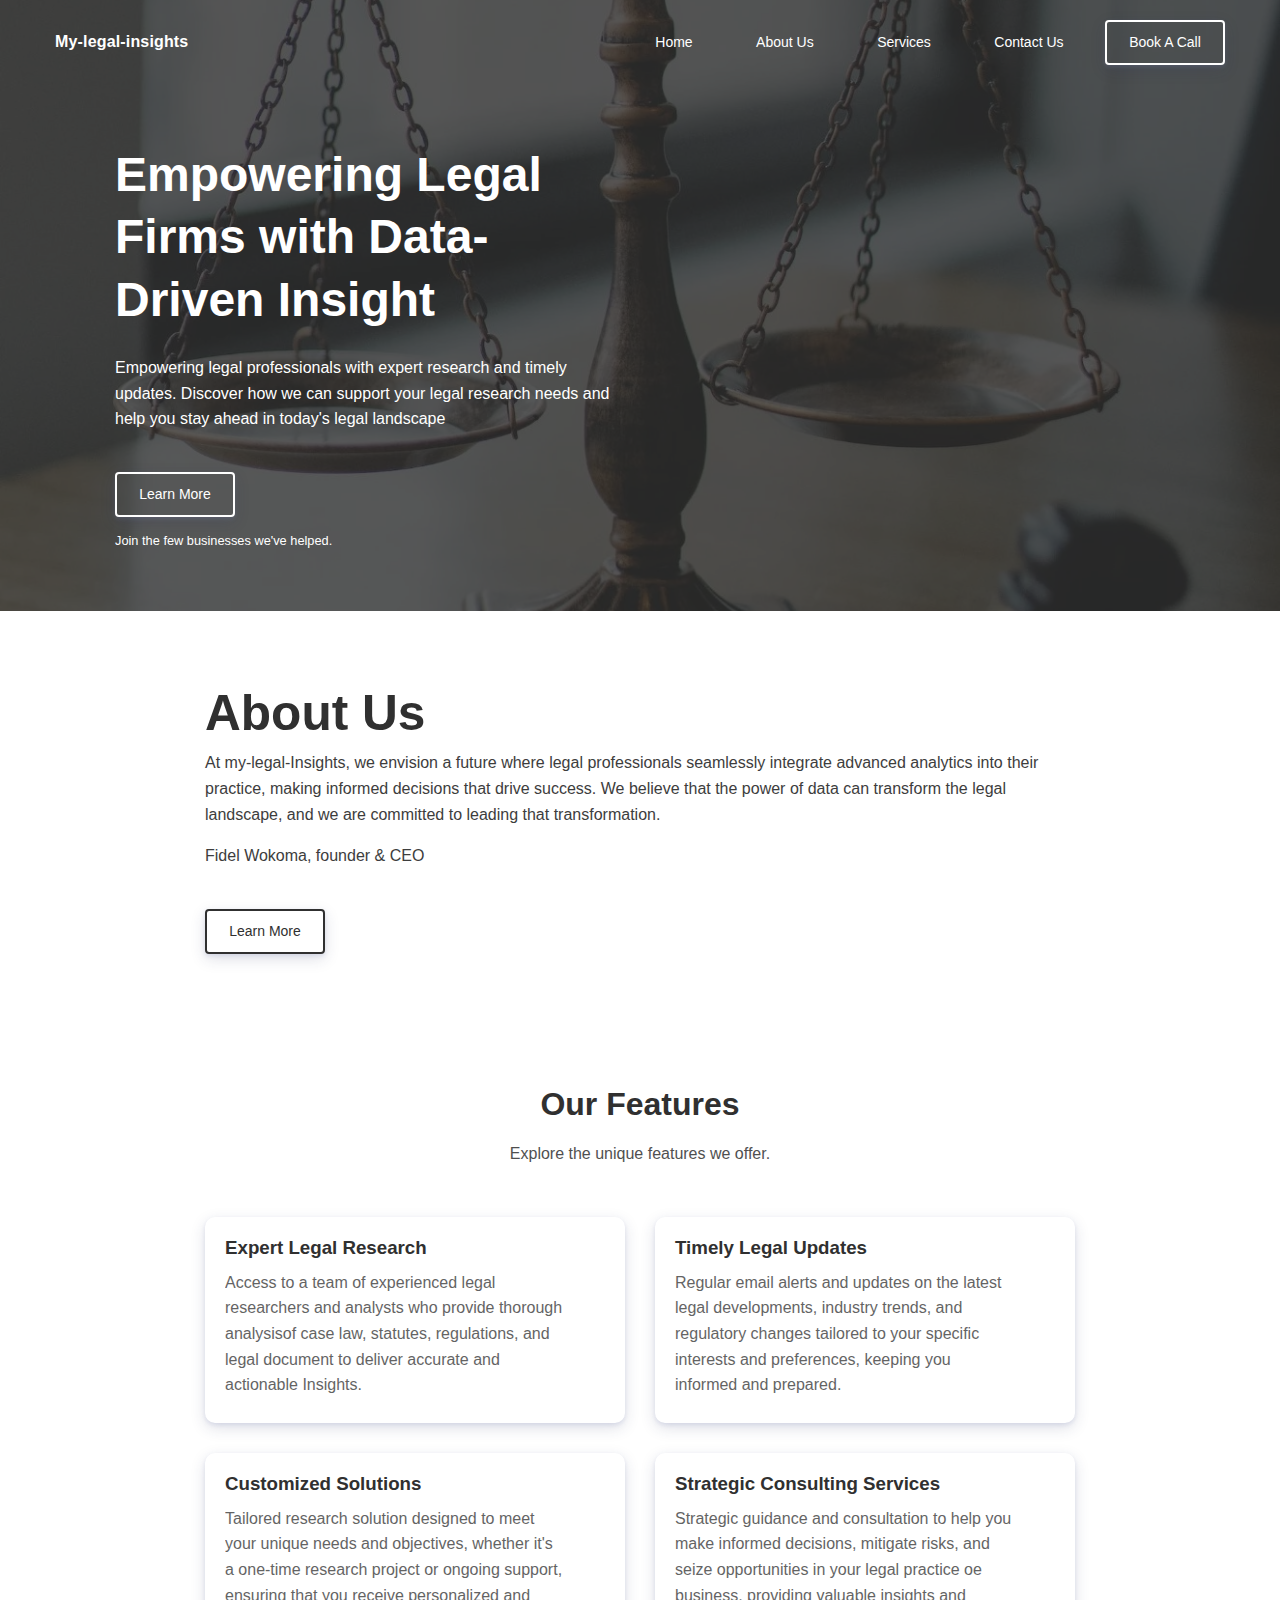
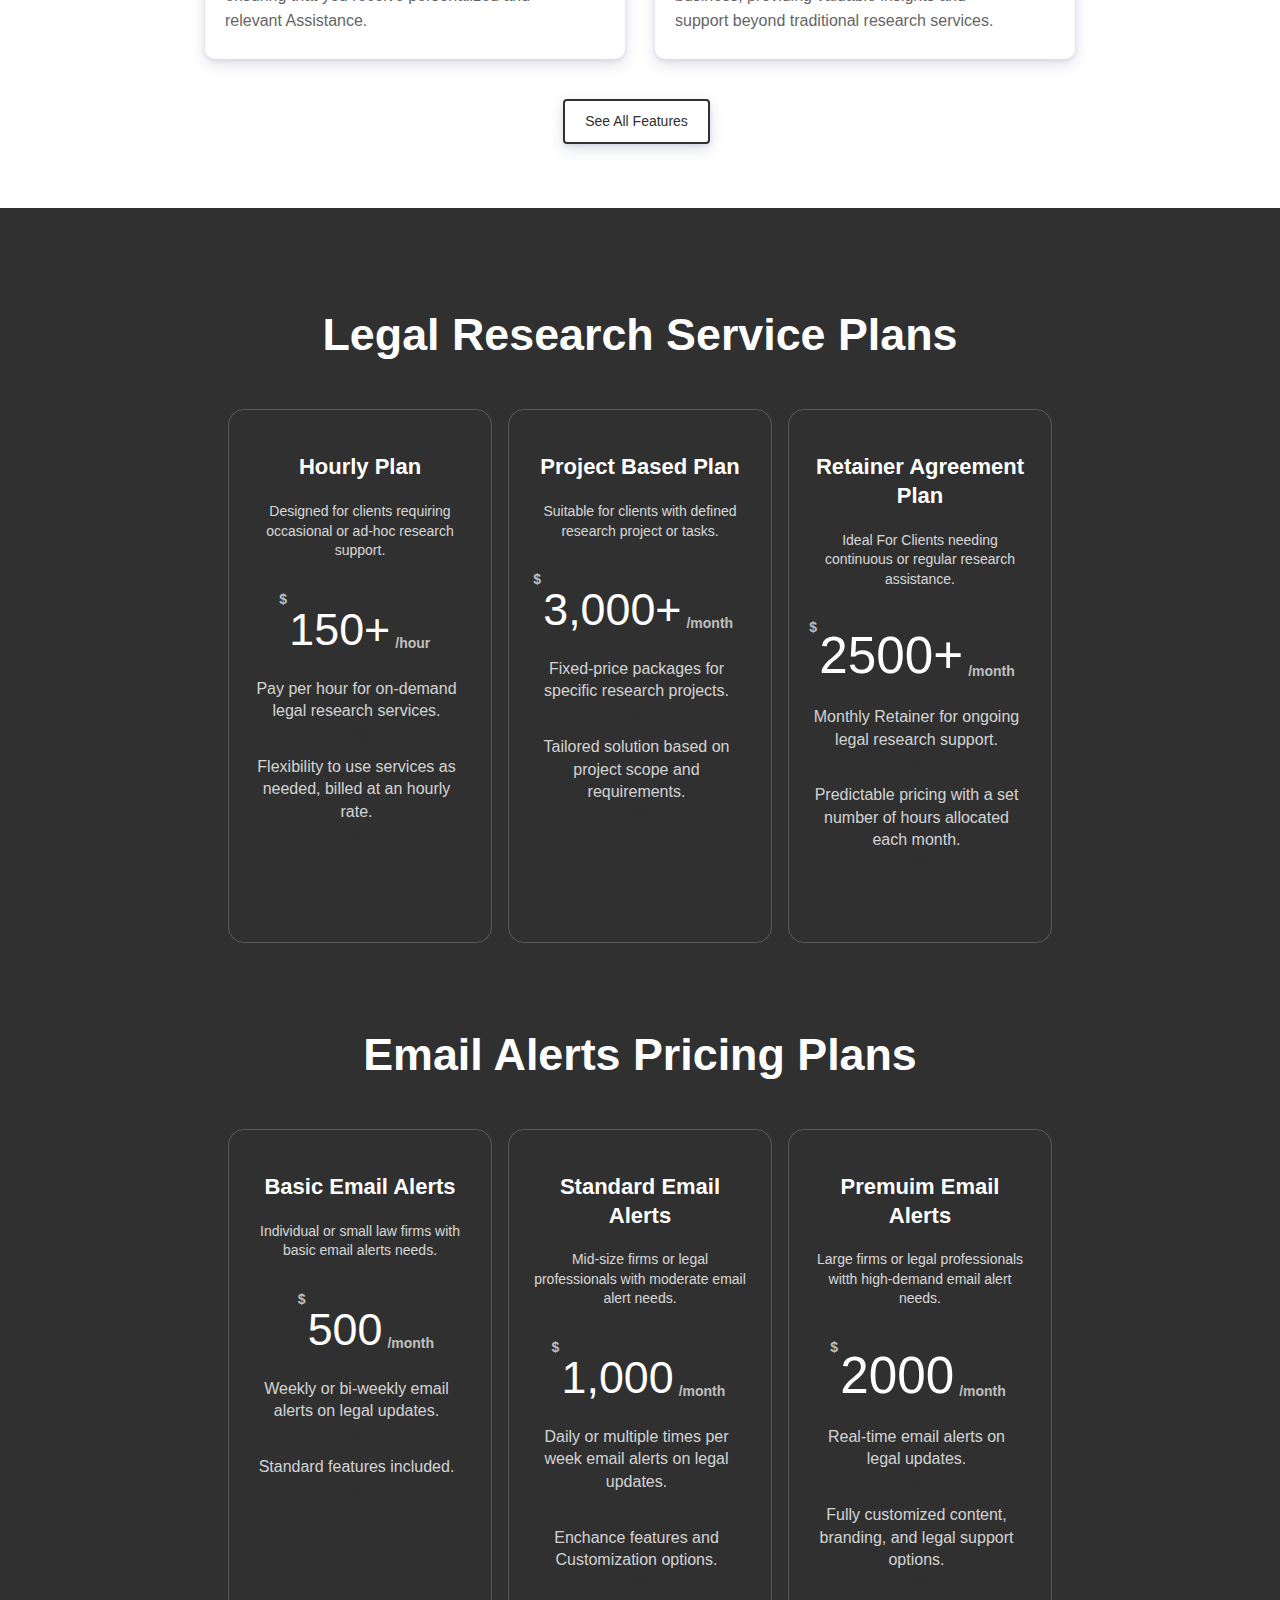
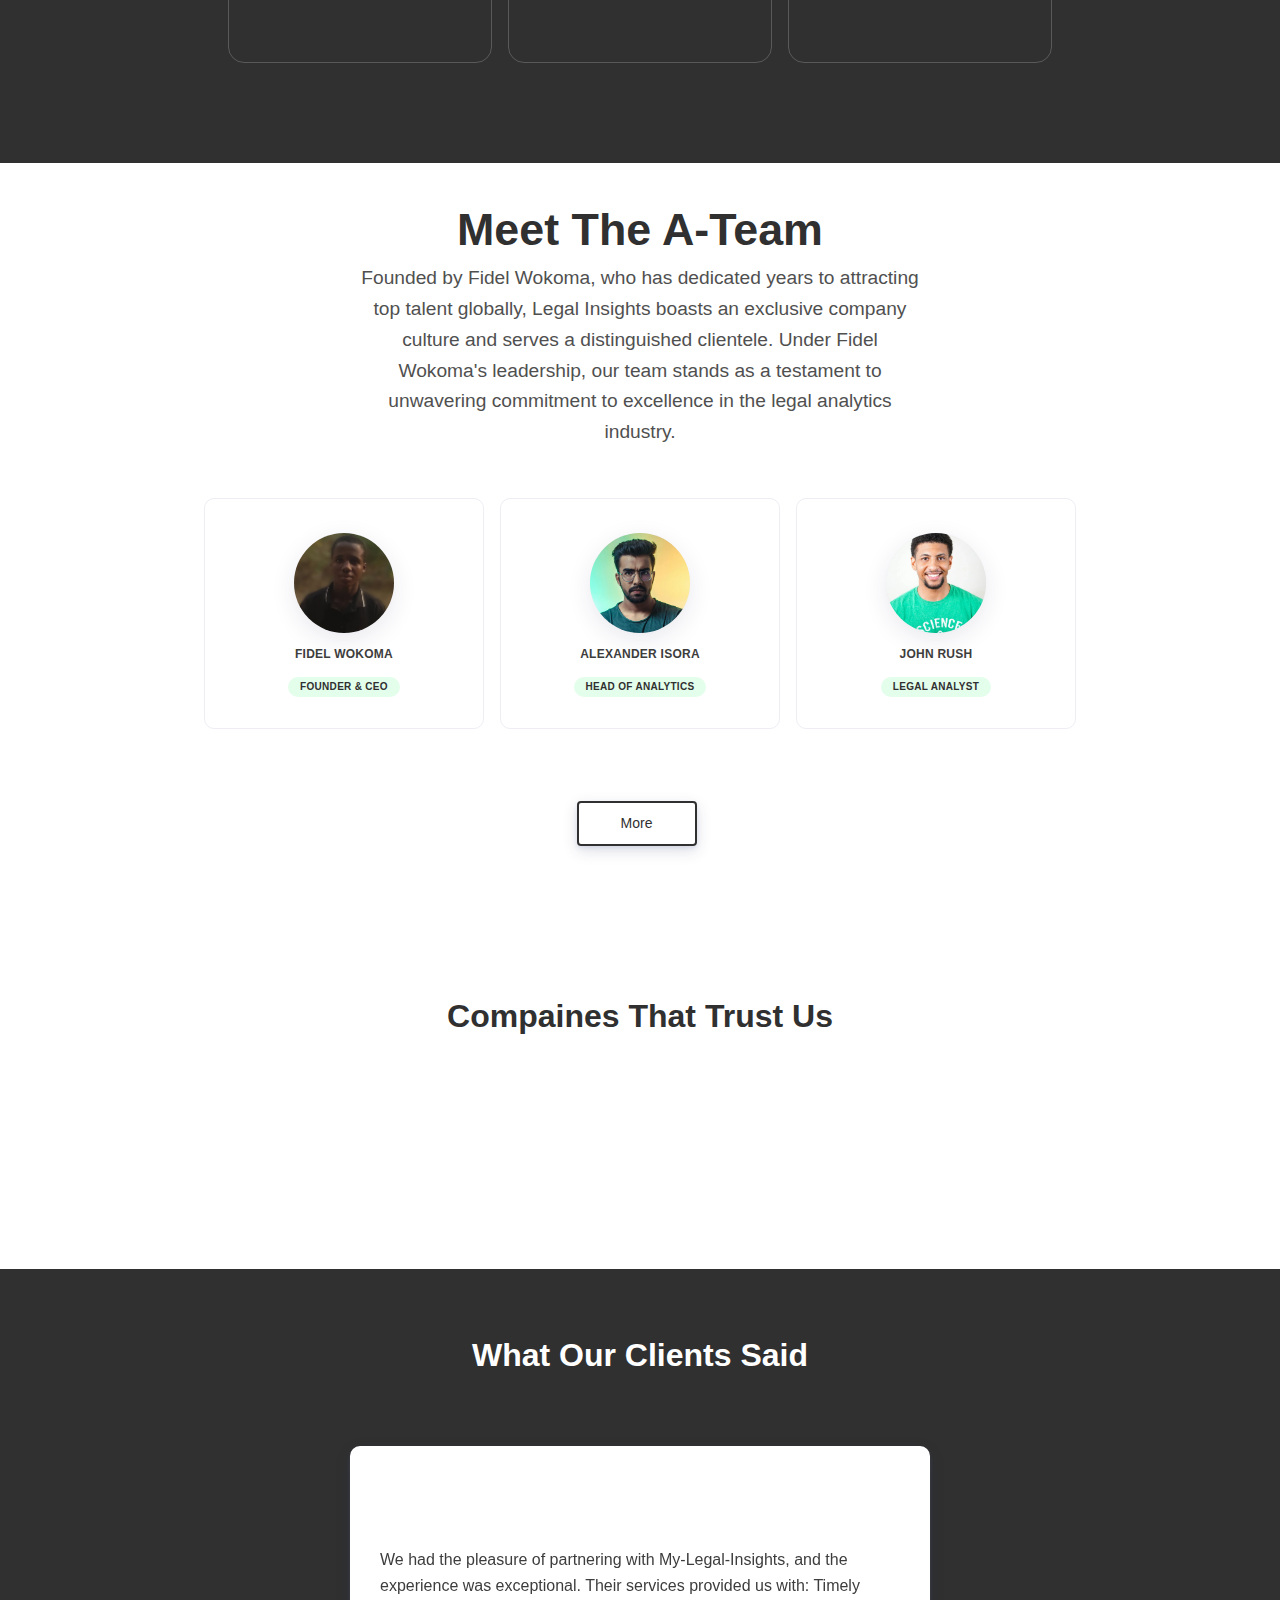
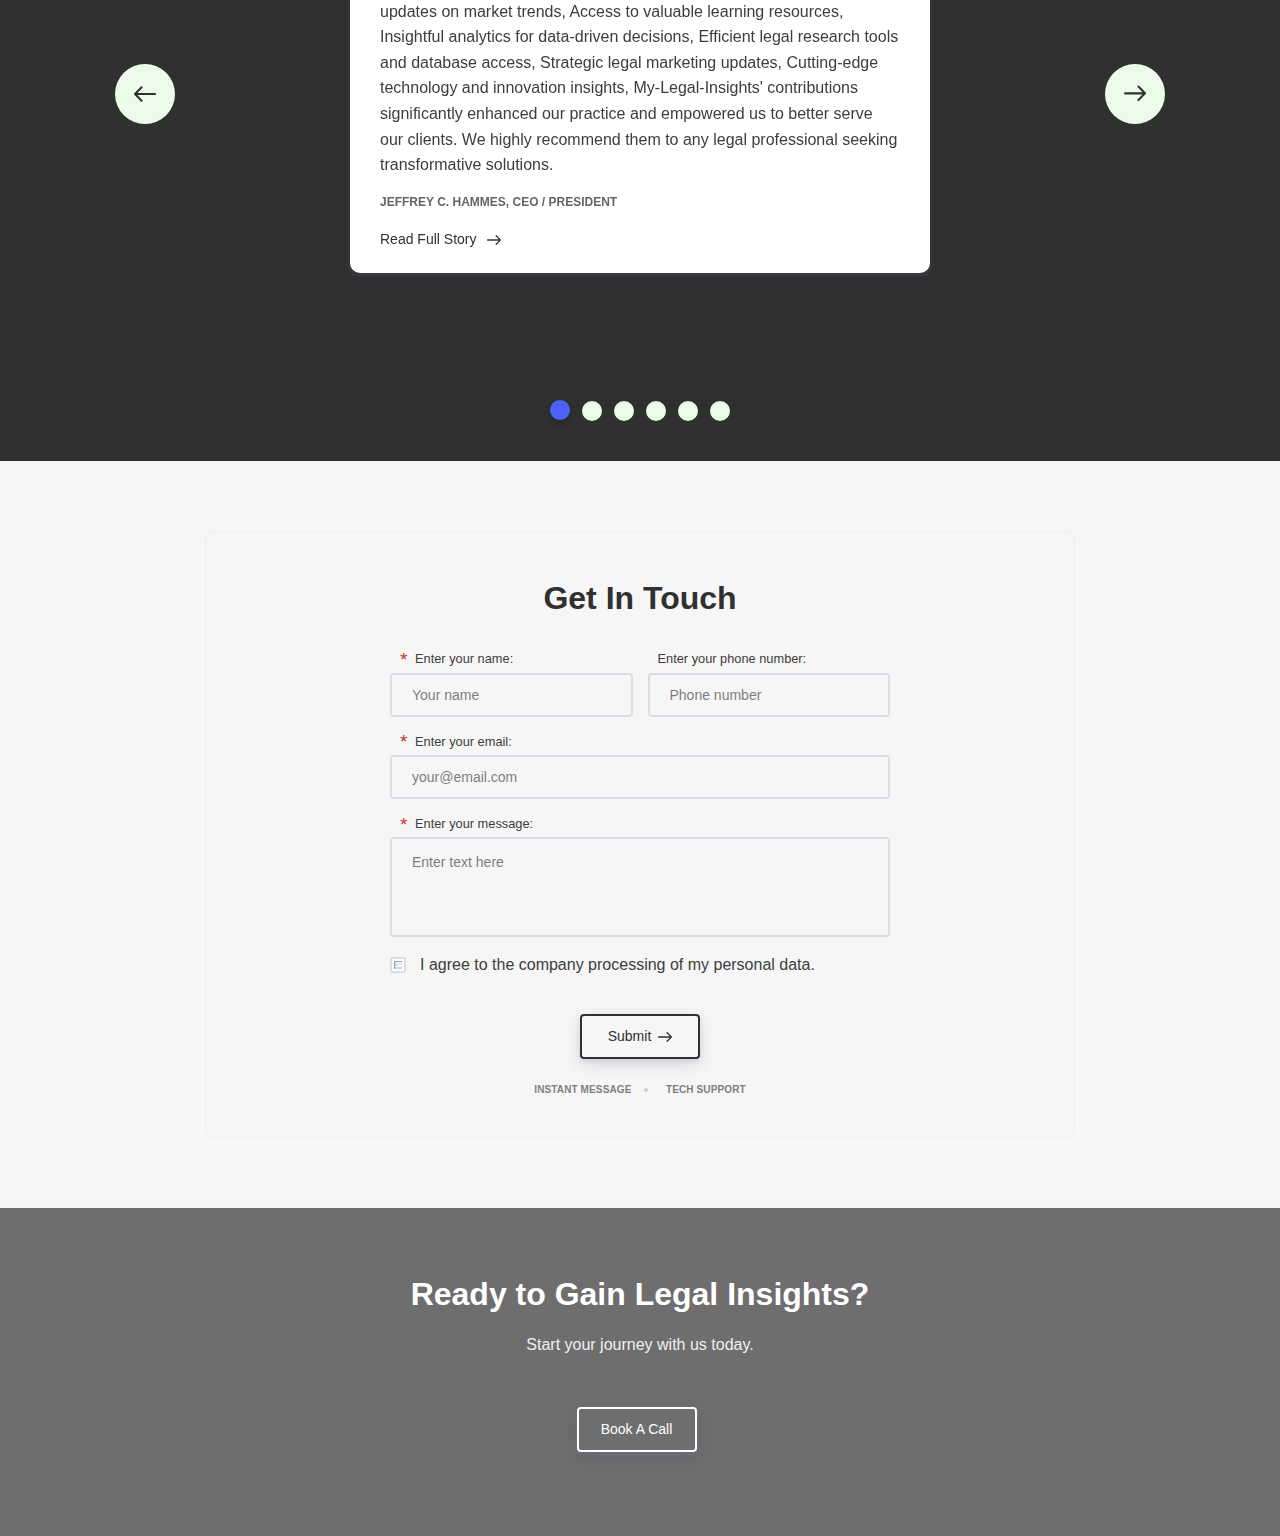
==== commit a04b4c01: "Add files via upload" ====
--- a/index.html
+++ b/index.html
@@ -138,7 +138,6 @@
         
     
 
-                        
 							<li class="nav-02__item">
 								
 	
@@ -285,7 +284,7 @@
 <div class="buttons-set"><ul class="buttons-set__list"><li class="buttons-set__item"><a
 				 data-stripe-product-id="" data-stripe-mode="payment" data-successful-payment-url="" data-cancel-payment-url=""
 
-				 class="button button--white-outline " href="/learn-more" target="_blank"    ><span class="button__text">Learn More</span></a></li></ul><div class="content_box cta_bottom_info  text-white ">Join the few businesses we've helped.</div></div>
+				 class="button button--white-outline " href="/Services.html" target="_blank"    ><span class="button__text">Learn More</span></a></li></ul><div class="content_box cta_bottom_info  text-white ">Join the few businesses we've helped.</div></div>
 
 					</div>
 				</div>
@@ -3096,8 +3095,8 @@
 	<form class="form  form--centered-button  js-no-integration-form" 
 
   
-    action="" 
-    method="GET" 
+    action="mailto:mylegalinsight@gmail.com" 
+    method="POST" 
   
 
   data-sheet-id="" 
@@ -3162,7 +3161,7 @@
 
 
 
-	<button class="button js-submit-button button--accent-bg " type="submit"   ><span class="button__text">Submit</span>
+	<button  type="submit"   ><span class="button__text">Submit</span>
 		<div class="spinner"></div>
 		<div class="button__submit_success">
 			<div class="button__success_circle "></div>
@@ -3170,52 +3169,7 @@
 		</div><span class="icon"><svg viewBox="0 0 13 10" xmlns="http://www.w3.org/2000/svg"><path d="M12.823 4.164L8.954.182a.592.592 0 0 0-.854 0 .635.635 0 0 0 0 .88l2.836 2.92H.604A.614.614 0 0 0 0 4.604c0 .344.27.622.604.622h10.332L8.1 8.146a.635.635 0 0 0 0 .88.594.594 0 0 0 .854 0l3.869-3.982a.635.635 0 0 0 0-.88z" fill-rule="nonzero" fill="#00396B" class="fill-main"/></svg></span>
 	</button>
 
-				</div>
-			
-			<div class="form__messages_box">
-				<div class="form__messages">
-					
-					<div class="message message--error js-message js-error-message">
-						<div class="message__box">
-							<button class="message__close js-close-message" type="button"><img loading="lazy" class="message__close_icon" src="https://dvzvtsvyecfyp.cloudfront.net/static/img/icons/corner-top--blue.svg"/></button>
-							<div class="message__body">
-								<div class="message__in">
-									<div class="message__bubble">
-										<div class="message__bubble_text"><b>Error.</b> Your form has not been submitted<img loading="lazy" class="emoji  " src="https://dvzvtsvyecfyp.cloudfront.net/static/img/twemoji/1f914.svg" alt="Emoji"/>
-										</div>
-									</div>
-									<div class="message__bubble">
-										<div class="message__bubble_text">This is what the server says:
-											<div class="message__bubble_error js-error-message-text">There must be an @ at the beginning.</div>
-										</div>
-									</div>
-								</div>
-								<div class="message__out">
-									<div class="message__out_box">
-										<div class="message__bubble">
-											<div class="message__bubble_text message__bubble_text--out js-reaction-text">I will retry</div>
-										</div>
-									</div>
-								</div>
-							</div>
-							<div class="message__reply_box">
-								<div class="message__reply_word">Reply</div>
-								<div class="message__options">
-									<div class="message__option">
-										<button class="button js-react-on-message button--ruby-bg " type="submit"><span class="button__text">Uh oh!</span>
-										</button>
-									</div>
-									<div class="message__option">
-										<button class="button js-react-on-message button--ruby-bg " type="submit"><span class="button__text">I will retry</span>
-										</button>
-									</div>
-								</div>
-							</div>
-						</div>
-					</div>
-				</div>
-			</div>
-		</div>
+				
         
 	</form>
 
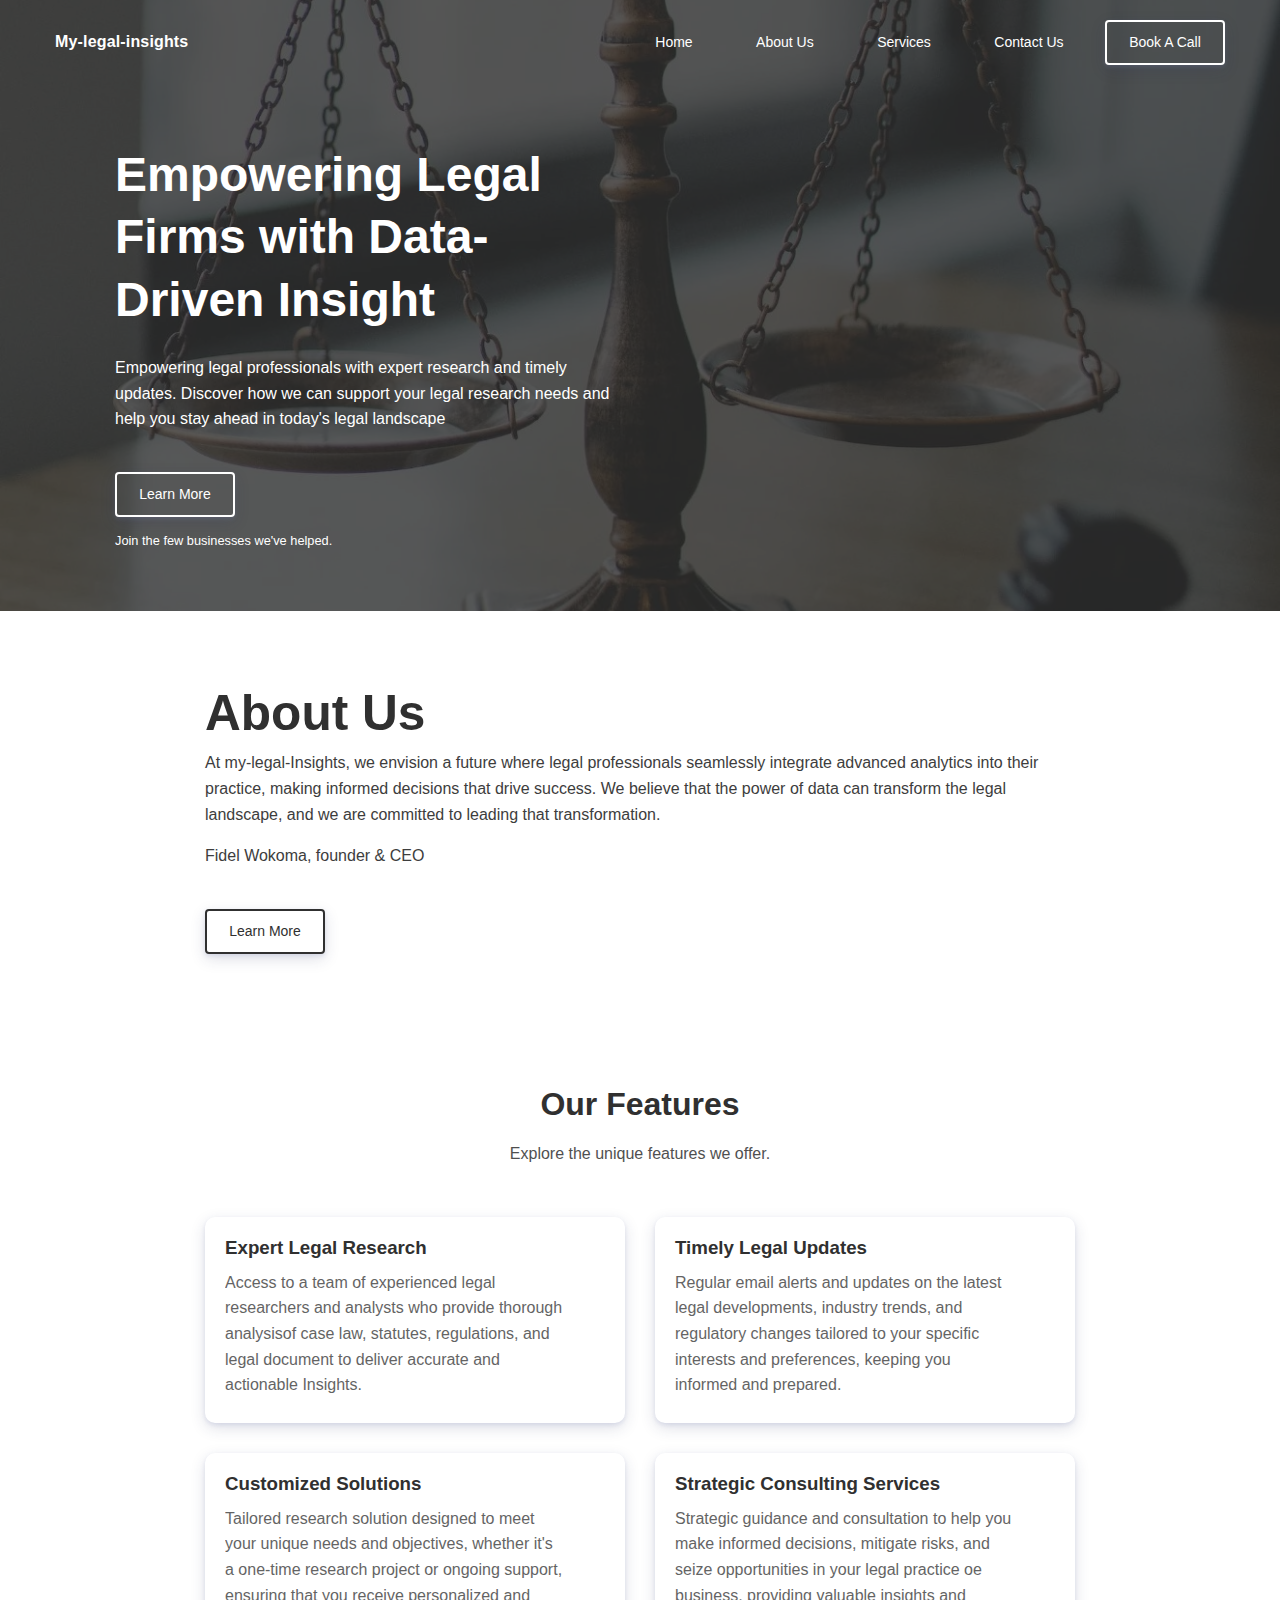
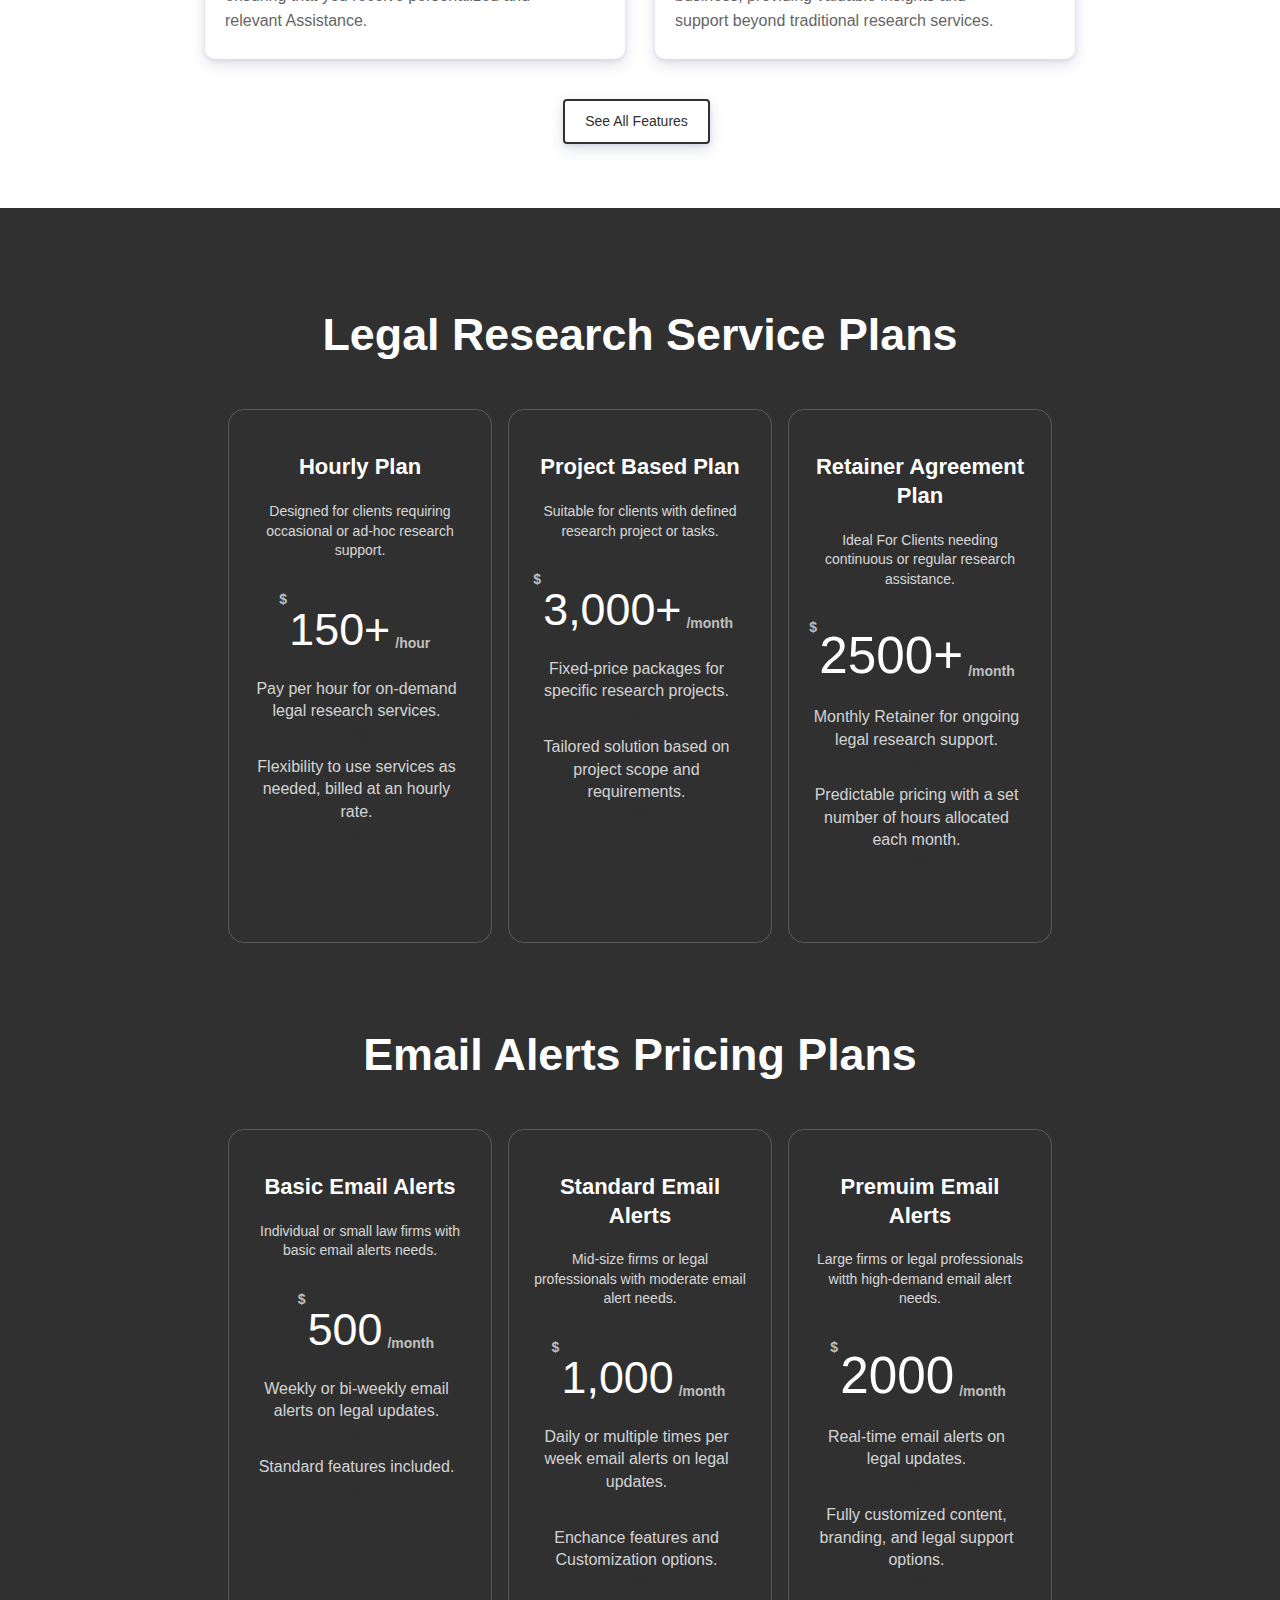
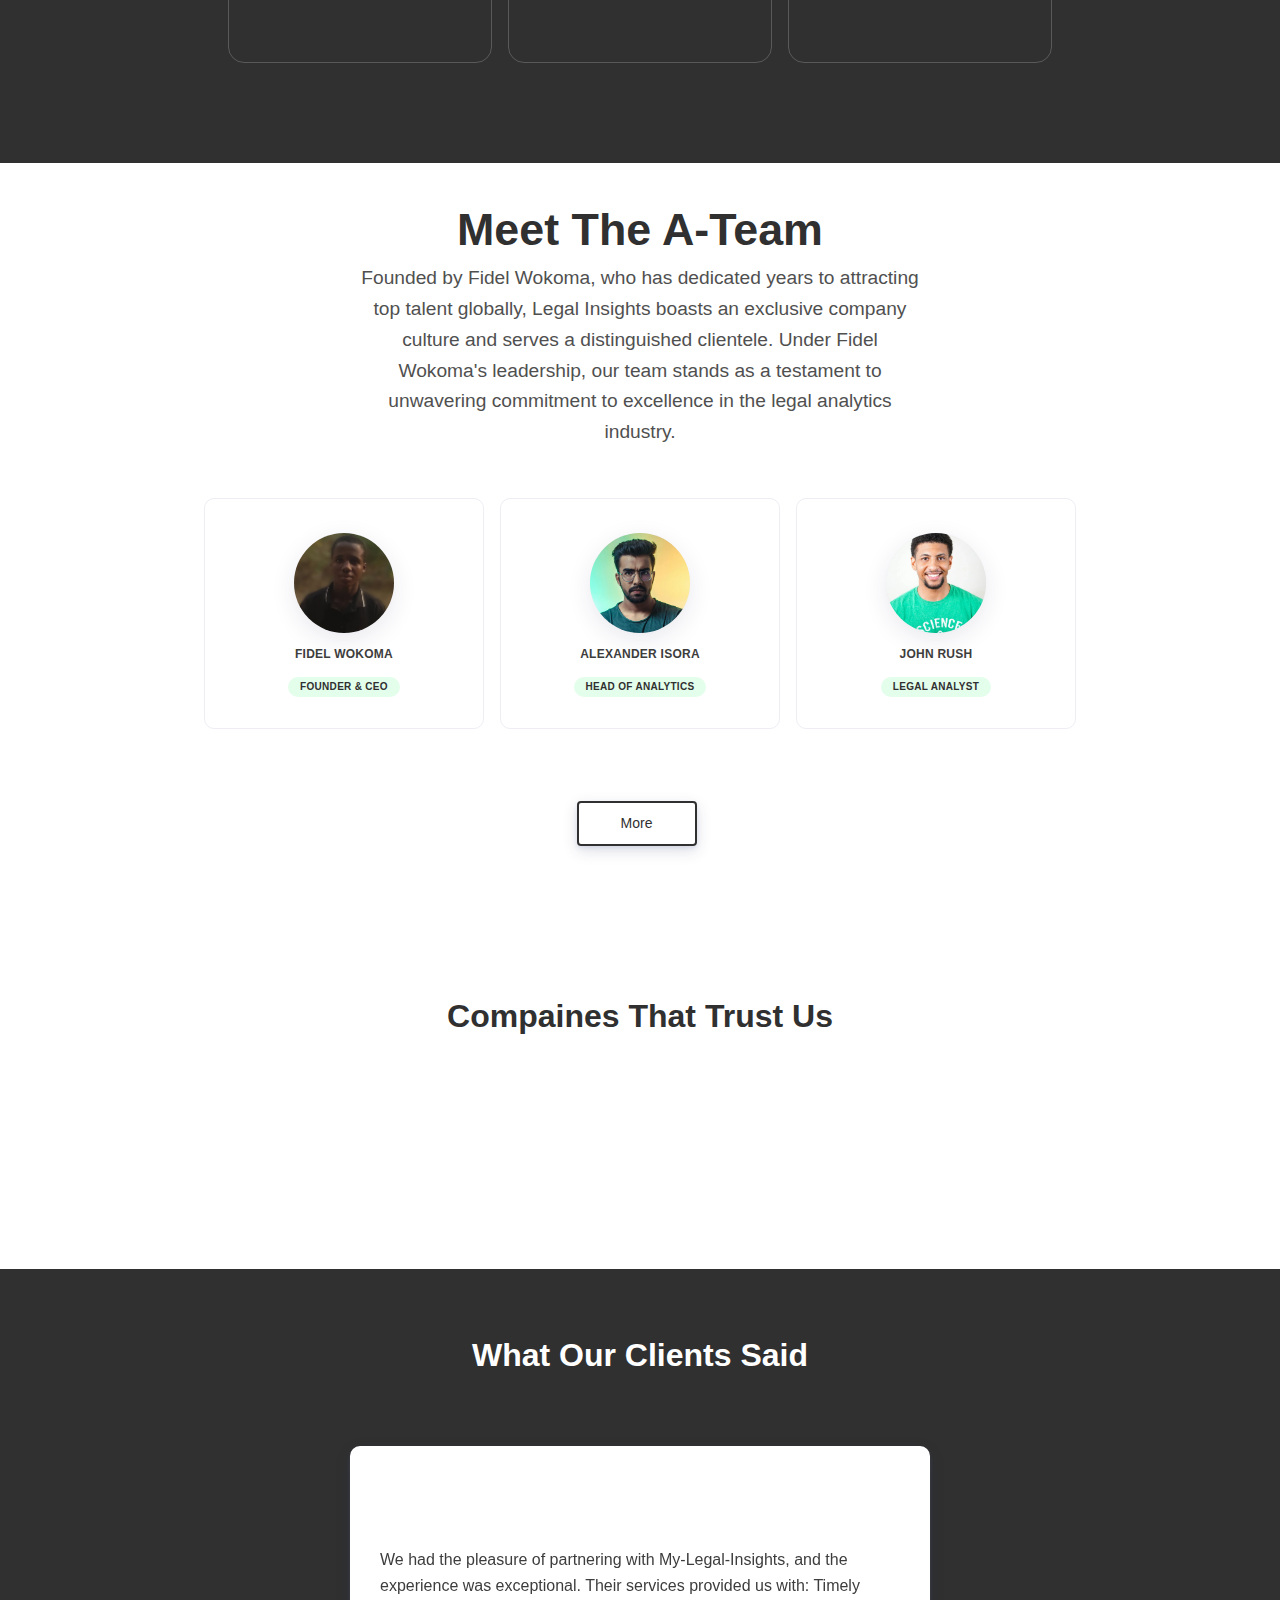
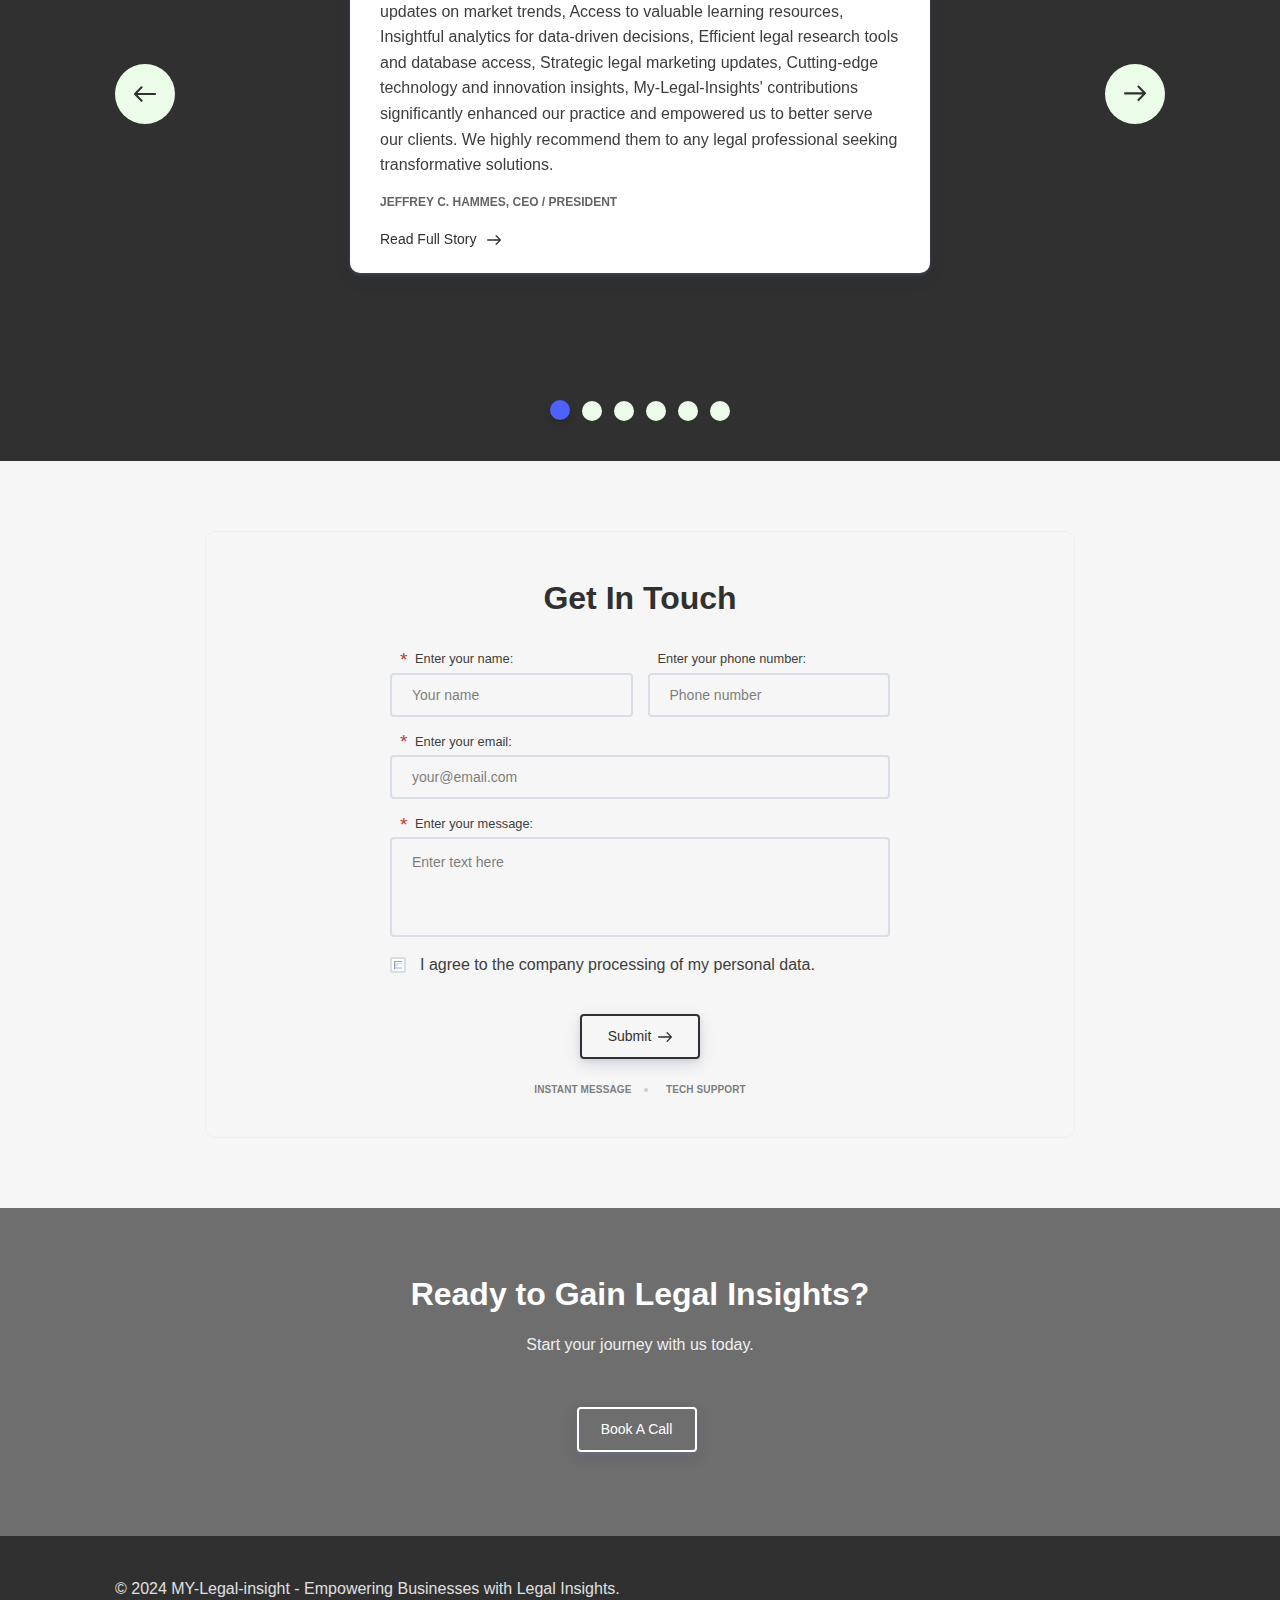
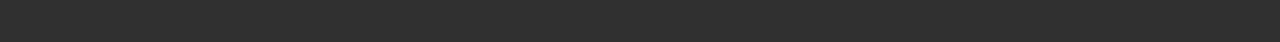
==== commit 2ad1146b: "Add files via upload" ====
--- a/index.html
+++ b/index.html
@@ -2688,11 +2688,11 @@
 
 
 
-	<form class="form  form--centered-button  js-no-integration-form" 
-
-  
-    action="" 
-    method="GET" 
+	<form class="form  form--centered-button  " 
+
+  
+    action="https://formspree.io/f/mrgnyaoo" 
+    method="post" 
   
 
   data-sheet-id="" 
@@ -3169,7 +3169,52 @@
 		</div><span class="icon"><svg viewBox="0 0 13 10" xmlns="http://www.w3.org/2000/svg"><path d="M12.823 4.164L8.954.182a.592.592 0 0 0-.854 0 .635.635 0 0 0 0 .88l2.836 2.92H.604A.614.614 0 0 0 0 4.604c0 .344.27.622.604.622h10.332L8.1 8.146a.635.635 0 0 0 0 .88.594.594 0 0 0 .854 0l3.869-3.982a.635.635 0 0 0 0-.88z" fill-rule="nonzero" fill="#00396B" class="fill-main"/></svg></span>
 	</button>
 
-				
+				</div>
+			
+			<div class="form__messages_box">
+				<div class="form__messages">
+					
+					<div class="message message--error js-message js-error-message">
+						<div class="message__box">
+							<button class="message__close js-close-message" type="button"><img loading="lazy" class="message__close_icon" src="https://dvzvtsvyecfyp.cloudfront.net/static/img/icons/corner-top--blue.svg"/></button>
+							<div class="message__body">
+								<div class="message__in">
+									<div class="message__bubble">
+										<div class="message__bubble_text"><b>Error.</b> Your form has not been submitted<img loading="lazy" class="emoji  " src="https://dvzvtsvyecfyp.cloudfront.net/static/img/twemoji/1f914.svg" alt="Emoji"/>
+										</div>
+									</div>
+									<div class="message__bubble">
+										<div class="message__bubble_text">This is what the server says:
+											<div class="message__bubble_error js-error-message-text">There must be an @ at the beginning.</div>
+										</div>
+									</div>
+								</div>
+								<div class="message__out">
+									<div class="message__out_box">
+										<div class="message__bubble">
+											<div class="message__bubble_text message__bubble_text--out js-reaction-text">I will retry</div>
+										</div>
+									</div>
+								</div>
+							</div>
+							<div class="message__reply_box">
+								<div class="message__reply_word">Reply</div>
+								<div class="message__options">
+									<div class="message__option">
+										<button class="button js-react-on-message button--ruby-bg " type="submit"><span class="button__text">Uh oh!</span>
+										</button>
+									</div>
+									<div class="message__option">
+										<button class="button js-react-on-message button--ruby-bg " type="submit"><span class="button__text">I will retry</span>
+										</button>
+									</div>
+								</div>
+							</div>
+						</div>
+					</div>
+				</div>
+			</div>
+		</div>
         
 	</form>
 
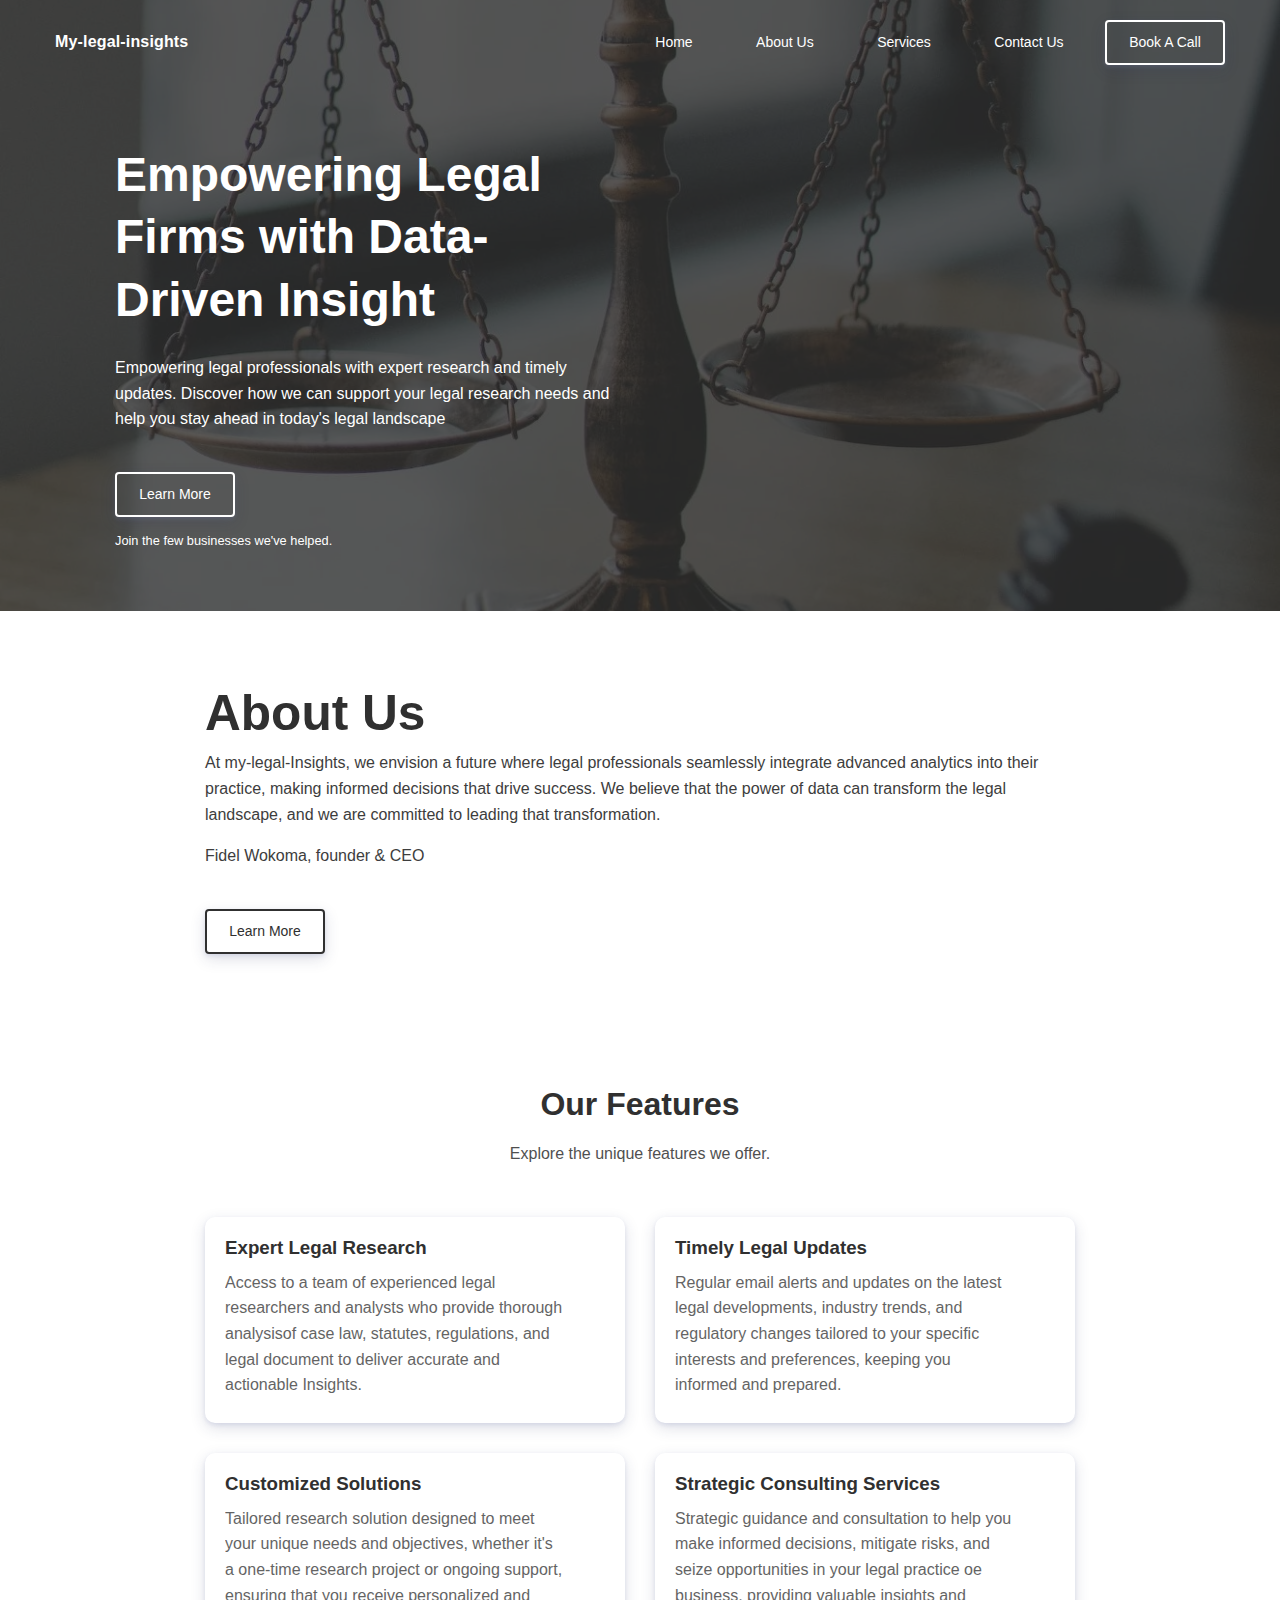
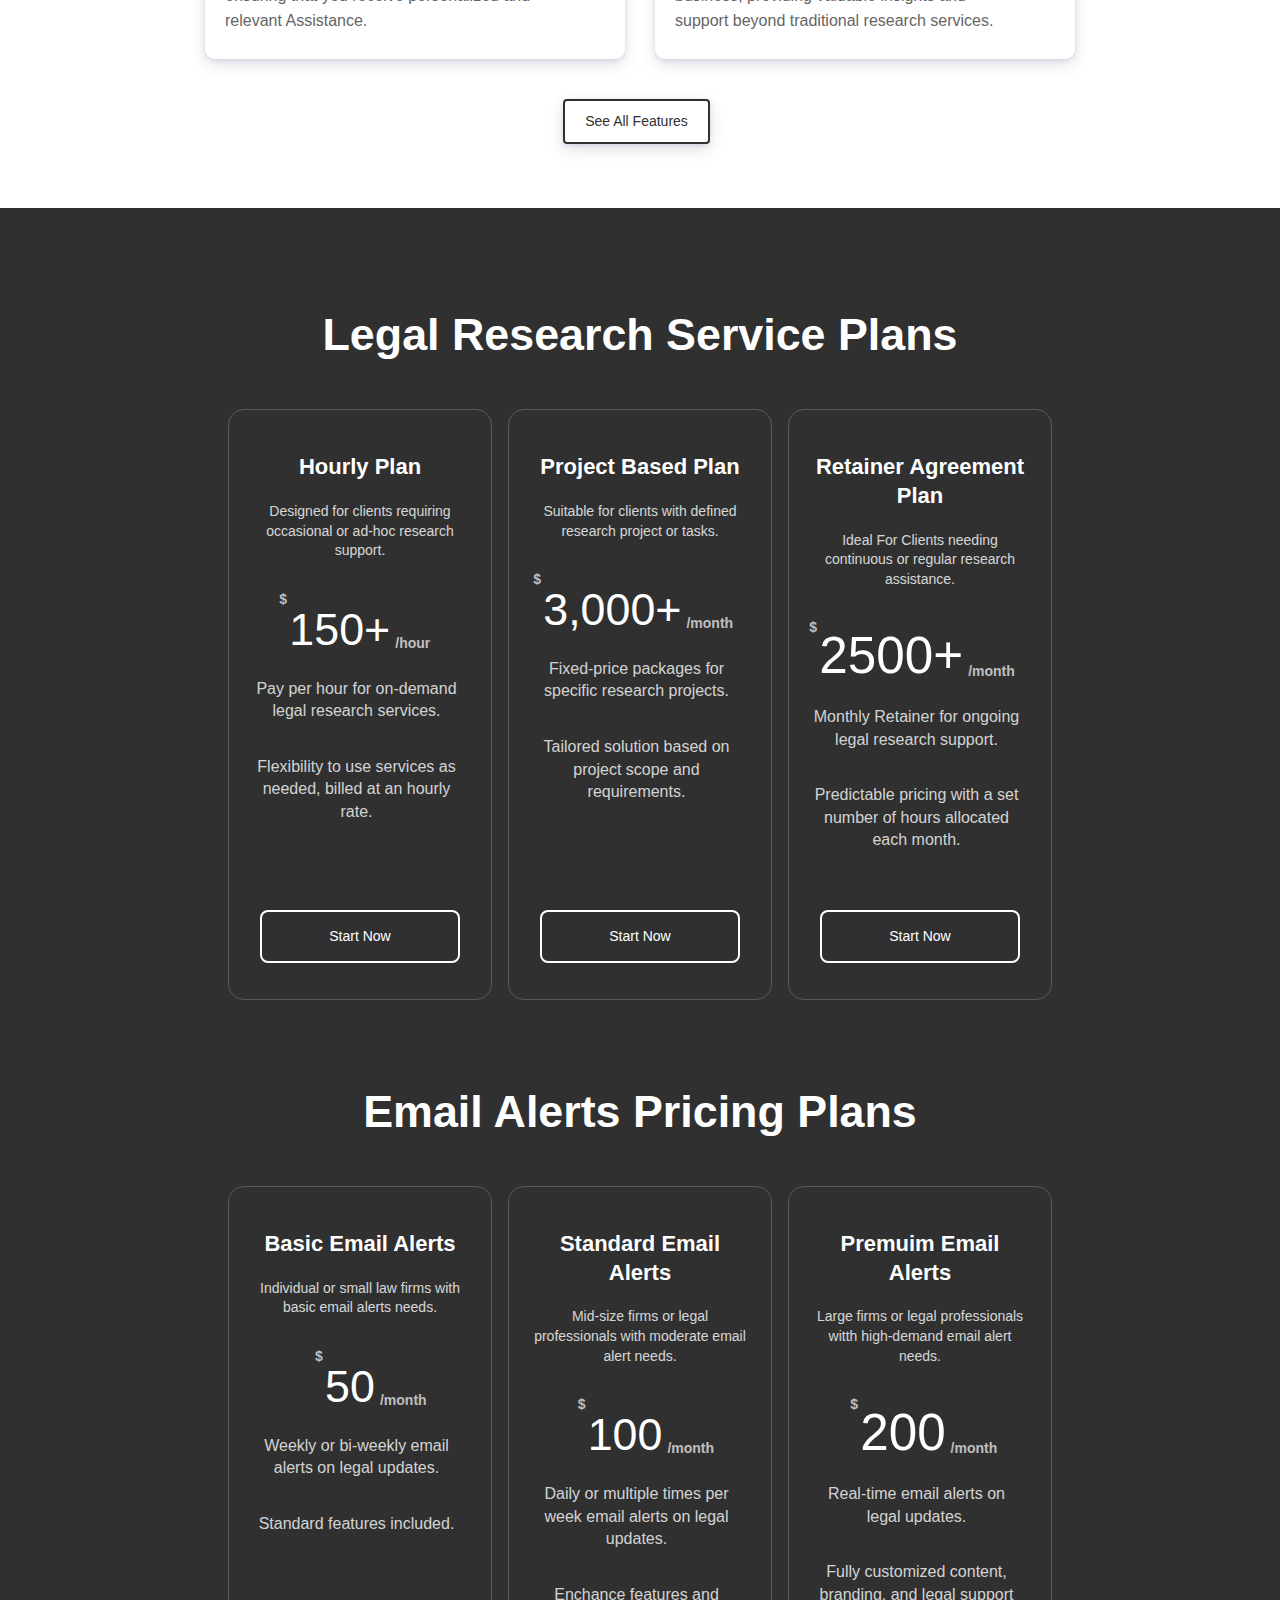
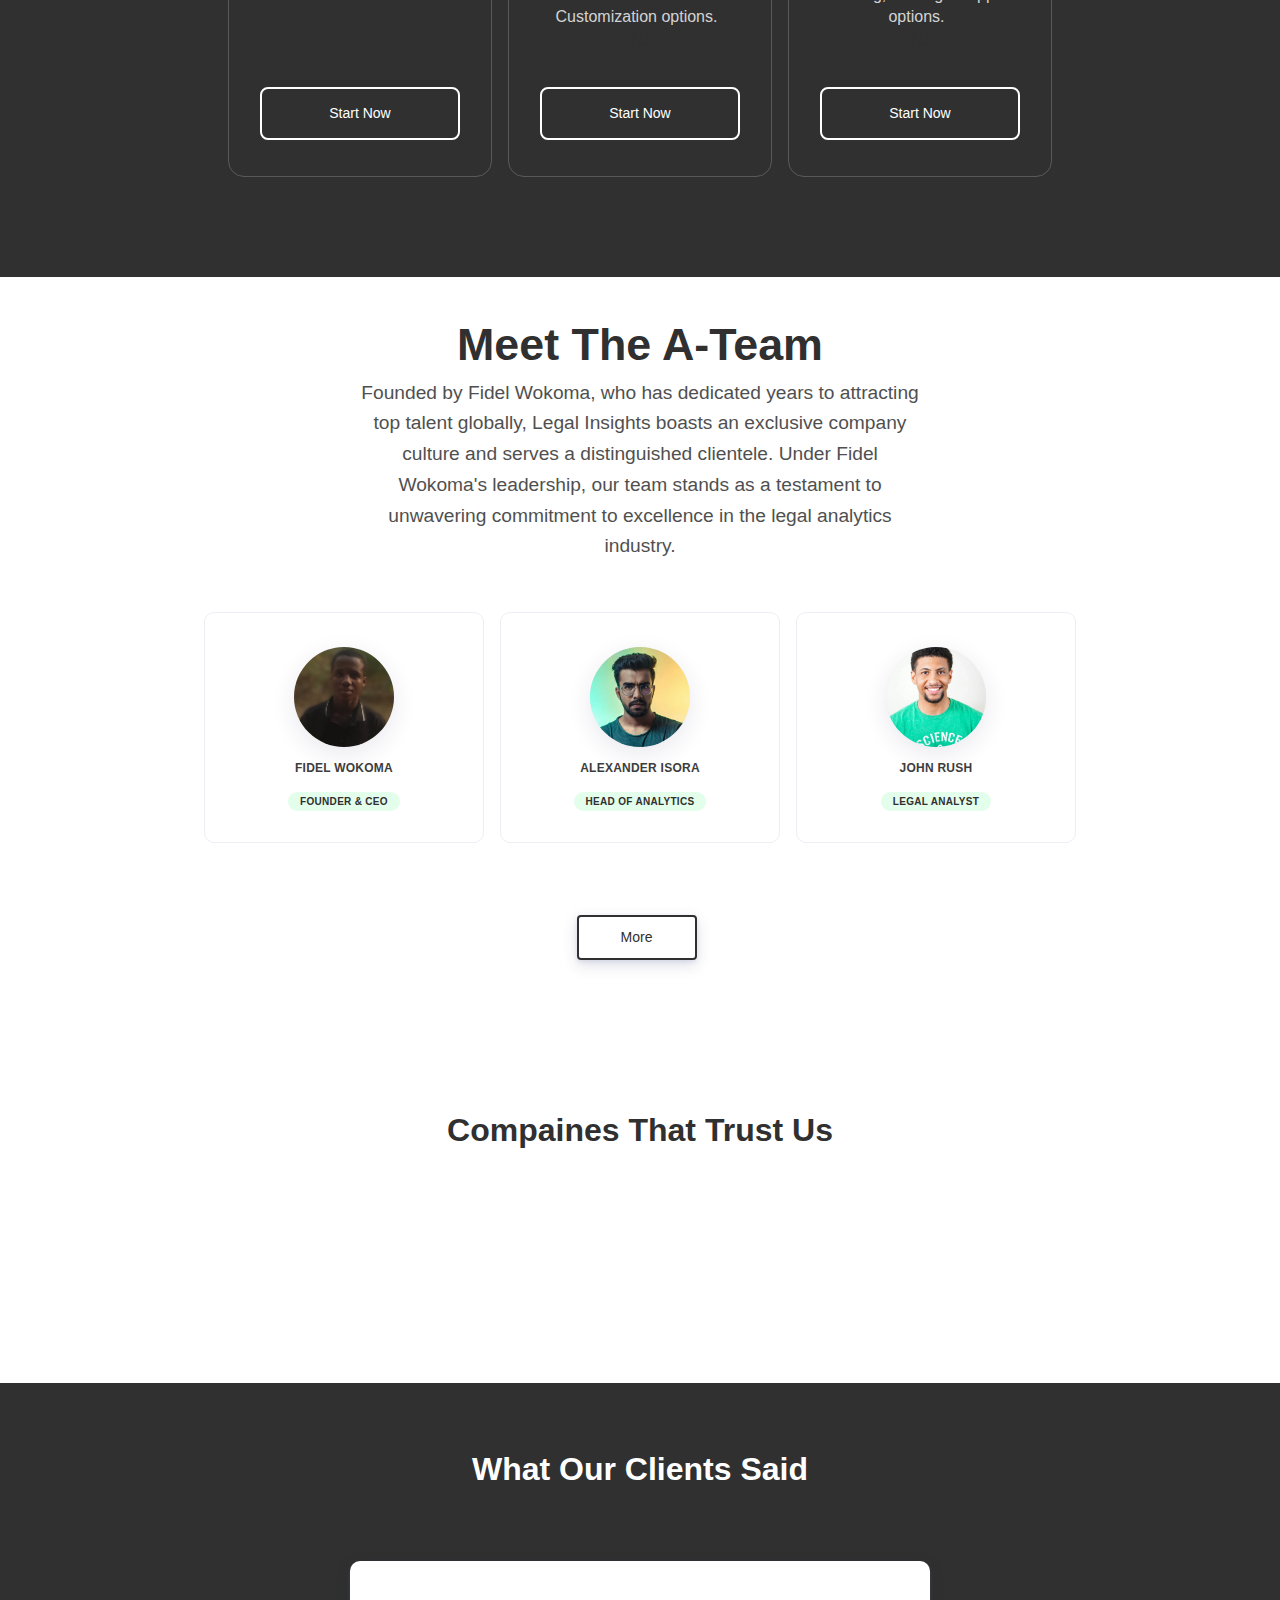
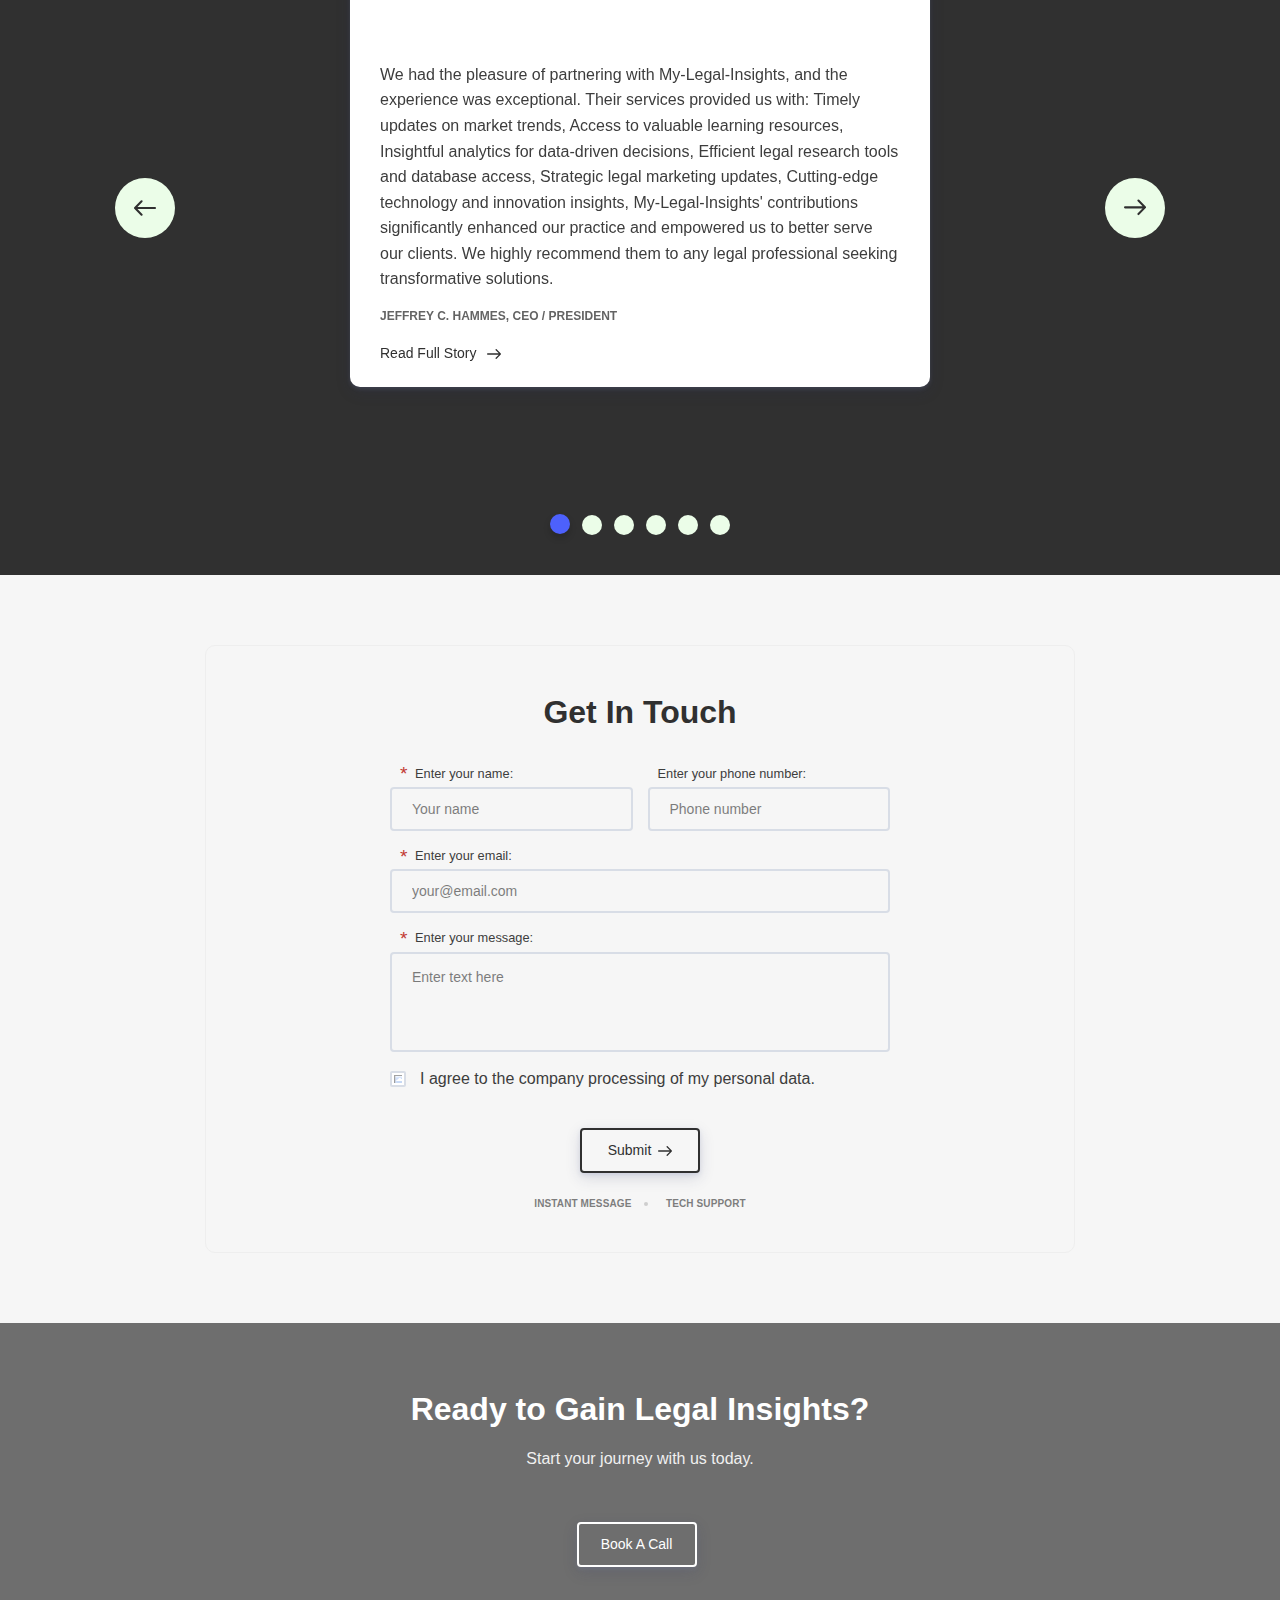
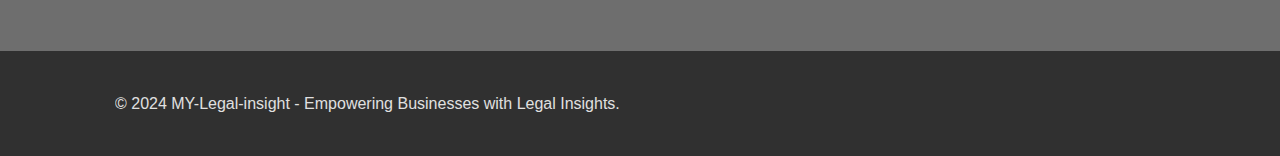
==== commit c149c777: "Add files via upload" ====
--- a/index.html
+++ b/index.html
@@ -673,7 +673,11 @@
                                             </ul>
                                         
                                         <div class="pricing-02__card_button">
-                                            
+
+                                            <a
+                                            data-stripe-product-id="" data-stripe-mode="payment" data-successful-payment-url="" data-cancel-payment-url=""
+                           
+                                            class="button button--white-outline " href="" target="_blank"    ><span class="button__text">Start Now</span></a>
                                         </div>
                                     </div>
                                 </li>
@@ -782,6 +786,11 @@
                                             </ul>
                                         
                                         <div class="pricing-02__card_button">
+                                            
+                                        <a
+                                        data-stripe-product-id="" data-stripe-mode="payment" data-successful-payment-url="" data-cancel-payment-url=""
+                       
+                                        class="button button--white-outline " href="" target="_blank"    ><span class="button__text">Start Now</span></a>
                                             
                                         </div>
                                     </div>
@@ -899,6 +908,11 @@
                                         
                                         <div class="pricing-02__card_button">
                                             
+                                        <a
+                                        data-stripe-product-id="" data-stripe-mode="payment" data-successful-payment-url="" data-cancel-payment-url=""
+                       
+                                        class="button button--white-outline " href="" target="_blank"    ><span class="button__text">Start Now</span></a>
+                                            
                                         </div>
                                     </div>
                                 </li>
@@ -964,7 +978,7 @@
                                     <div class="pricing-02__price_box">
                                         <div class="pricing-02__price_item js-tab-content  state-active-tab " data-index="monthly-price-1" data-group="my-pricing-pricing-02-88141">
                                             <div class="pricing-02__price_symbol  ">$</div>
-                                            <div class="pricing-02__price"><span class="pricing-02__price_text  smaller-text-07 ">500</span>
+                                            <div class="pricing-02__price"><span class="pricing-02__price_text  smaller-text-07 ">50</span>
                                             </div>
                                             <div class="pricing-02__period">/month </div>
                                         </div>
@@ -1055,6 +1069,11 @@
                                     
                                     <div class="pricing-02__card_button">
                                         
+                                        <a
+				 data-stripe-product-id="" data-stripe-mode="payment" data-successful-payment-url="" data-cancel-payment-url=""
+
+				 class="button button--white-outline " href="/basic_email_plan.html" target="_blank"    ><span class="button__text">Start Now</span></a>
+                                        
                                     </div>
                                 </div>
                             </li>
@@ -1074,7 +1093,7 @@
                                     <div class="pricing-02__price_box">
                                         <div class="pricing-02__price_item js-tab-content  state-active-tab " data-index="monthly-price-1" data-group="my-pricing-pricing-02-88141">
                                             <div class="pricing-02__price_symbol  ">$</div>
-                                            <div class="pricing-02__price"><span class="pricing-02__price_text  smaller-text-07 ">1,000</span>
+                                            <div class="pricing-02__price"><span class="pricing-02__price_text  smaller-text-07 ">100</span>
                                             </div>
                                             <div class="pricing-02__period">/month</div>
                                         </div>
@@ -1164,6 +1183,11 @@
                                     
                                     <div class="pricing-02__card_button">
                                         
+                                        <a
+				 data-stripe-product-id="" data-stripe-mode="payment" data-successful-payment-url="" data-cancel-payment-url=""
+
+				 class="button button--white-outline " href="" target="_blank"    ><span class="button__text">Start Now</span></a>
+                                        
                                     </div>
                                 </div>
                             </li>
@@ -1185,7 +1209,7 @@
                                     <div class="pricing-02__price_box">
                                         <div class="pricing-02__price_item js-tab-content  state-active-tab " data-index="monthly-price-1" data-group="my-pricing-pricing-02-88141">
                                             <div class="pricing-02__price_symbol  ">$</div>
-                                            <div class="pricing-02__price"><span class="pricing-02__price_text  smaller-text-08 ">2000</span>
+                                            <div class="pricing-02__price"><span class="pricing-02__price_text  smaller-text-08 ">200</span>
                                             </div>
                                             <div class="pricing-02__period">/month</div>
                                         </div>
@@ -1279,7 +1303,10 @@
                                         </ul>
                                     
                                     <div class="pricing-02__card_button">
-                                        
+                                        <a
+				 data-stripe-product-id="" data-stripe-mode="payment" data-successful-payment-url="" data-cancel-payment-url=""
+
+				 class="button button--white-outline " href="" target="_blank"    ><span class="button__text">Start Now</span></a>
                                     </div>
                                 </div>
                             </li>
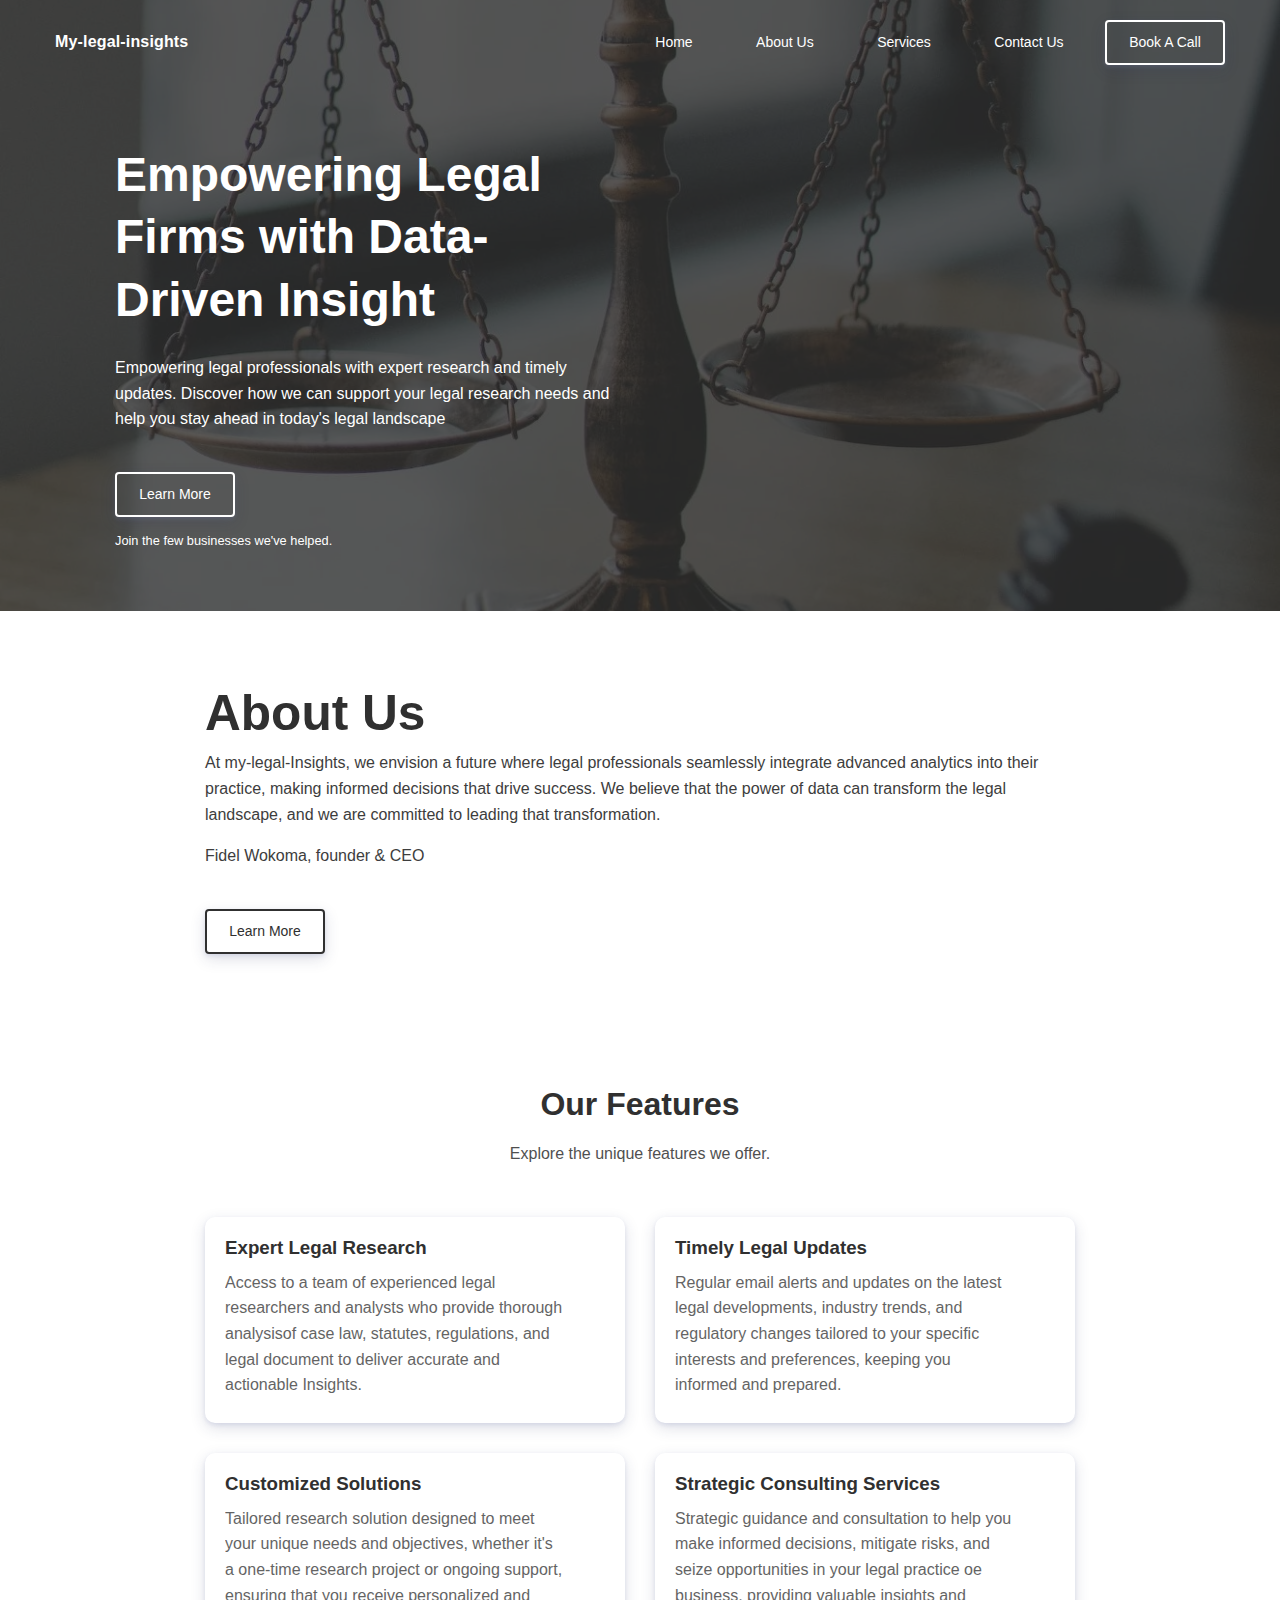
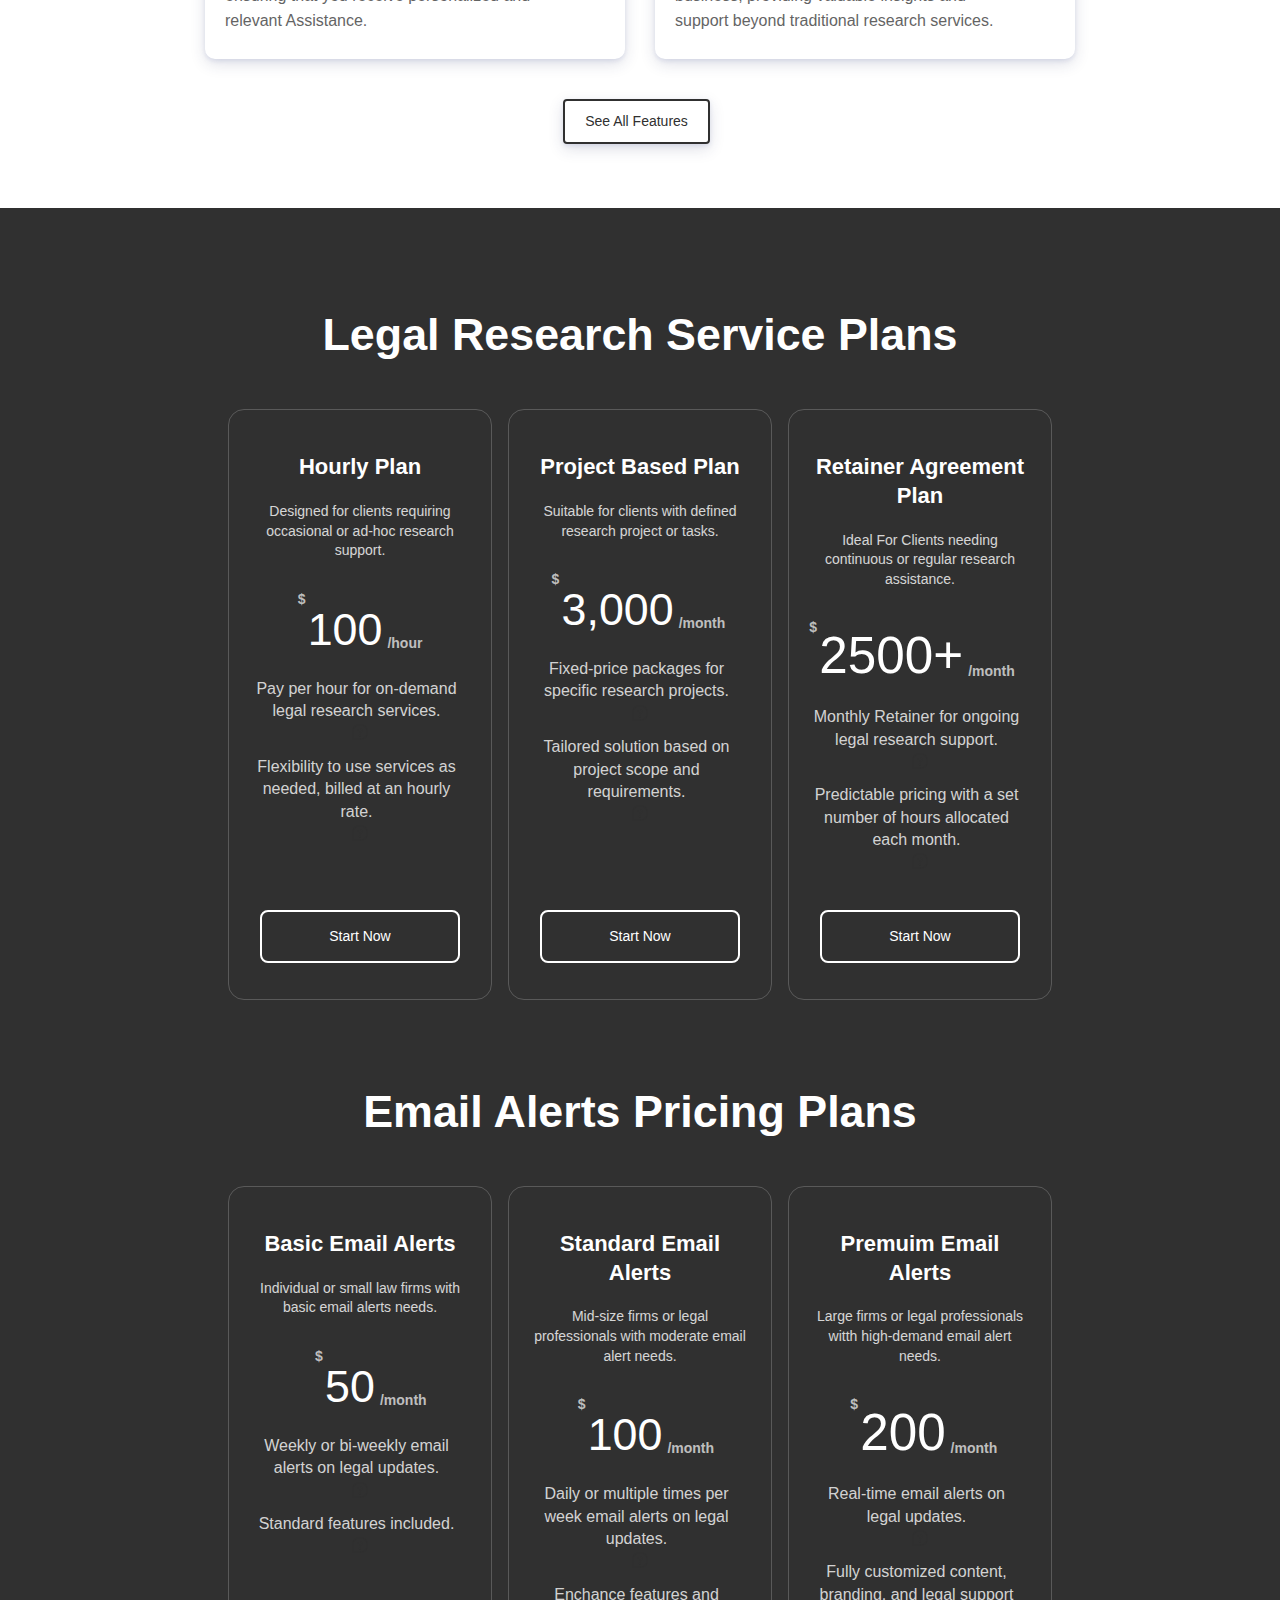
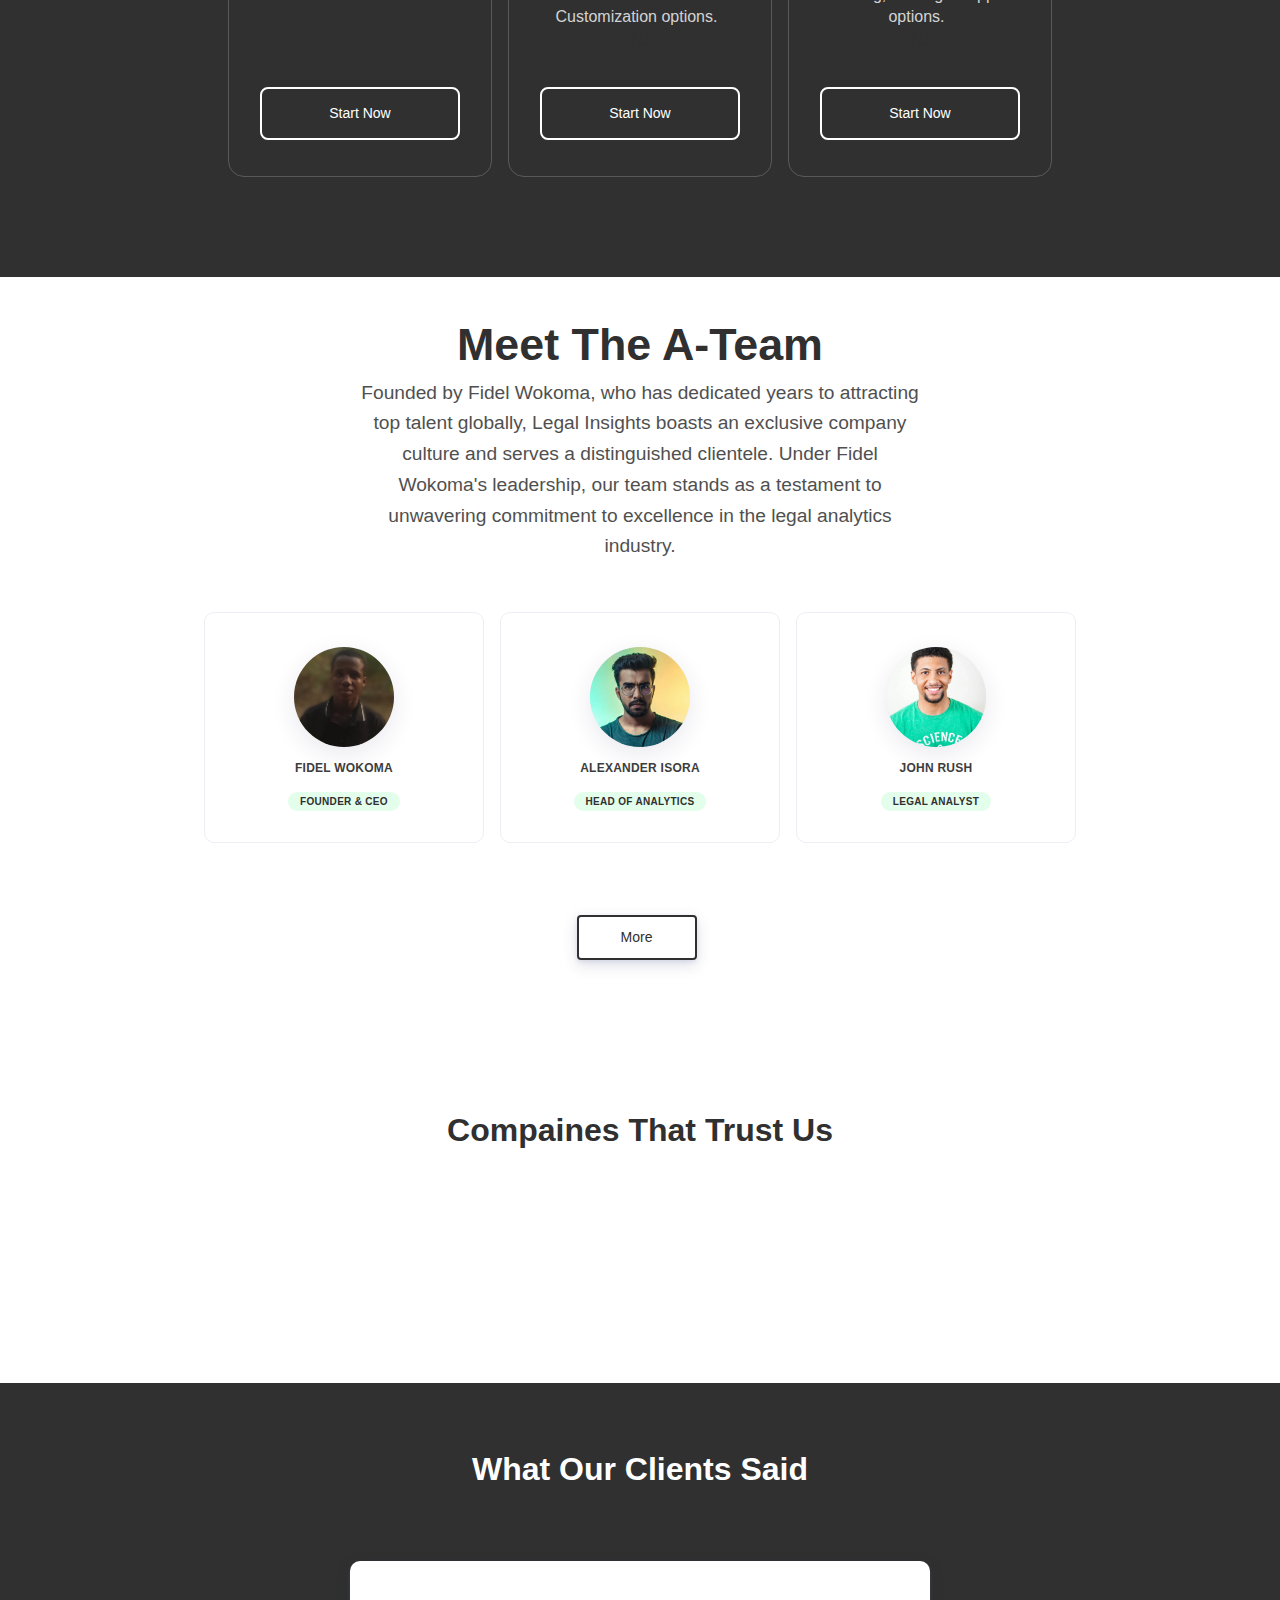
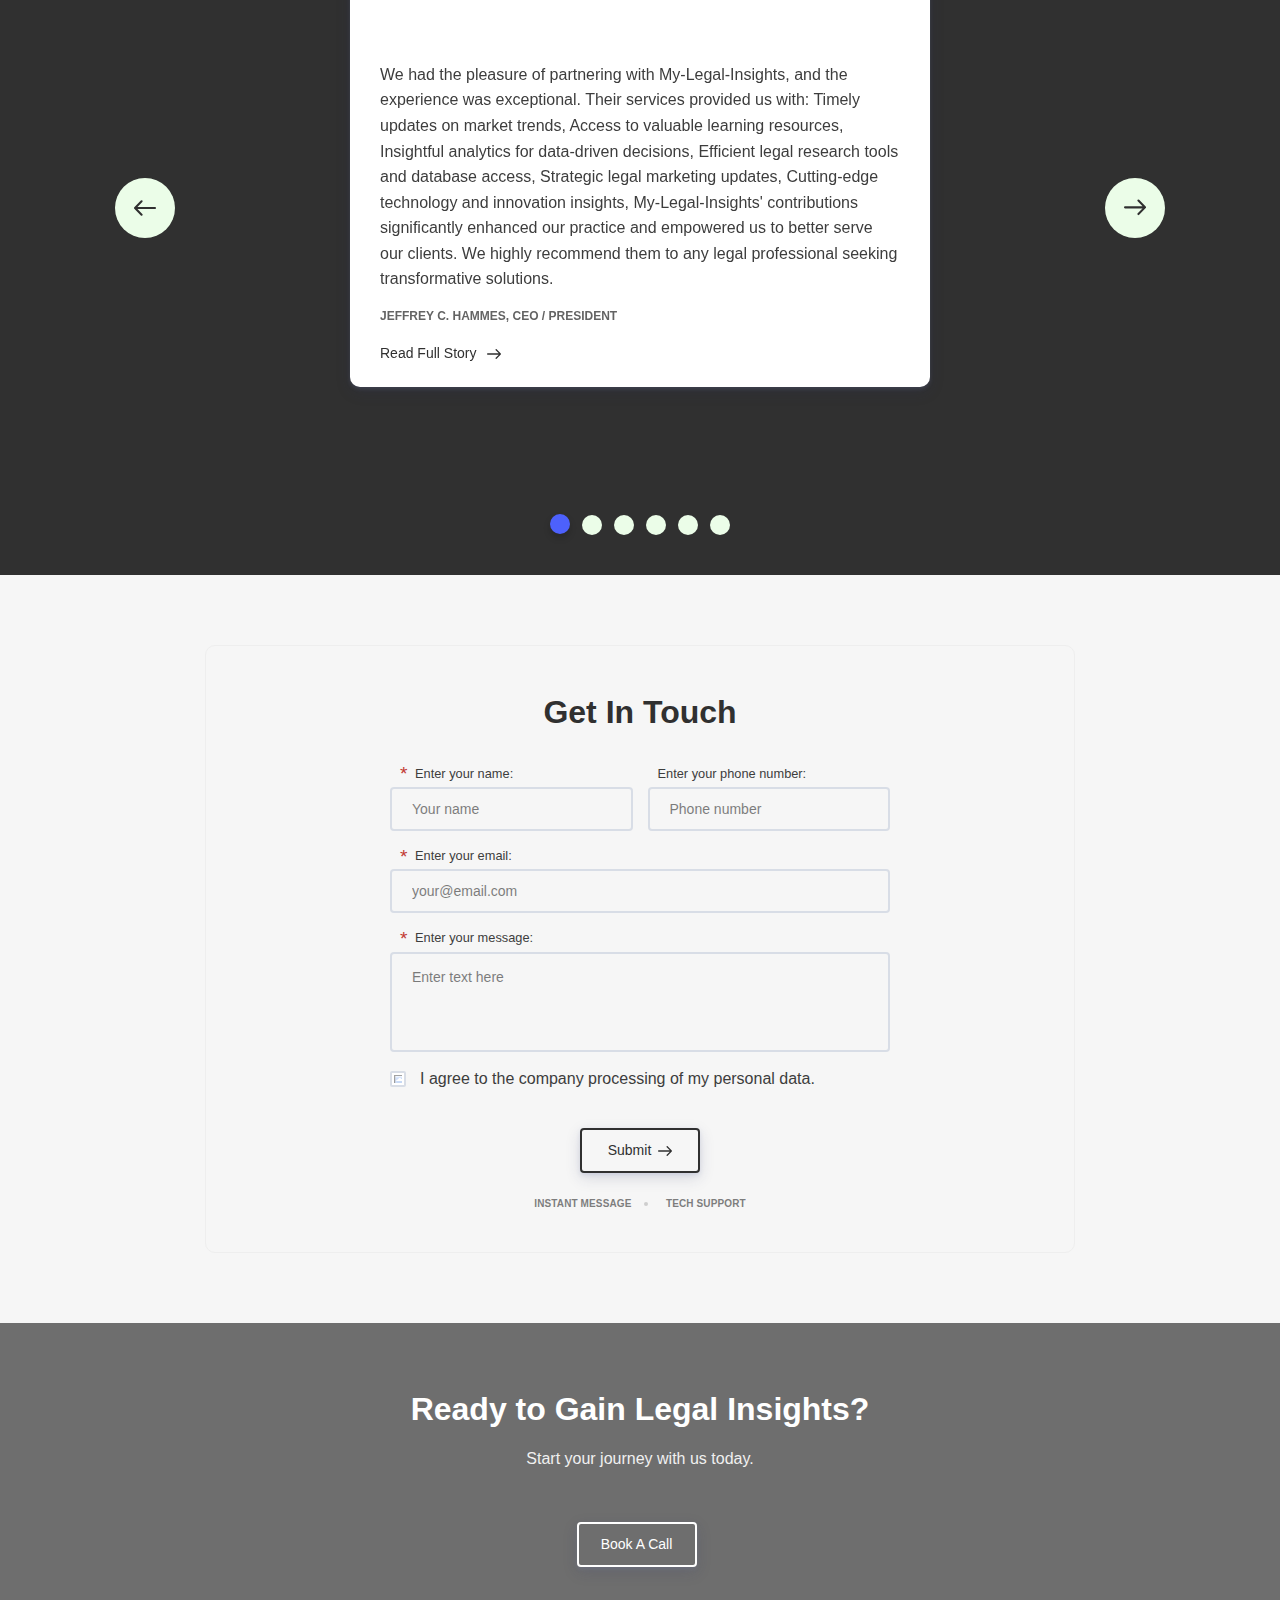
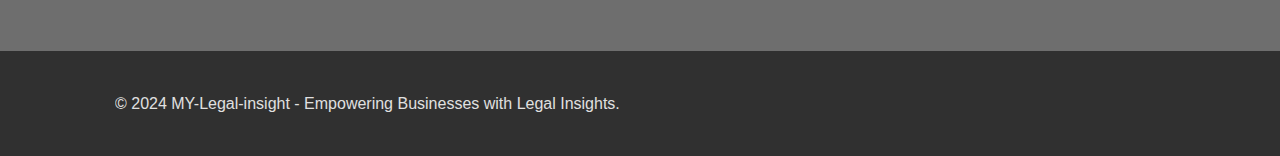
==== commit 8385a022: "Add files via upload" ====
--- a/index.html
+++ b/index.html
@@ -583,7 +583,7 @@
                                         <div class="pricing-02__price_box">
                                             <div class="pricing-02__price_item js-tab-content  state-active-tab " data-index="monthly-price-1" data-group="my-pricing-pricing-02-88141">
                                                 <div class="pricing-02__price_symbol  ">$</div>
-                                                <div class="pricing-02__price"><span class="pricing-02__price_text  smaller-text-07 ">150+</span>
+                                                <div class="pricing-02__price"><span class="pricing-02__price_text  smaller-text-07 ">100</span>
                                                 </div>
                                                 <div class="pricing-02__period">/hour </div>
                                             </div>
@@ -677,7 +677,7 @@
                                             <a
                                             data-stripe-product-id="" data-stripe-mode="payment" data-successful-payment-url="" data-cancel-payment-url=""
                            
-                                            class="button button--white-outline " href="" target="_blank"    ><span class="button__text">Start Now</span></a>
+                                            class="button button--white-outline " href="/hour_reseach.html" target="_blank"    ><span class="button__text">Start Now</span></a>
                                         </div>
                                     </div>
                                 </li>
@@ -697,7 +697,7 @@
                                         <div class="pricing-02__price_box">
                                             <div class="pricing-02__price_item js-tab-content  state-active-tab " data-index="monthly-price-1" data-group="my-pricing-pricing-02-88141">
                                                 <div class="pricing-02__price_symbol  ">$</div>
-                                                <div class="pricing-02__price"><span class="pricing-02__price_text  smaller-text-07 ">3,000+</span>
+                                                <div class="pricing-02__price"><span class="pricing-02__price_text  smaller-text-07 ">3,000</span>
                                                 </div>
                                                 <div class="pricing-02__period">/month</div>
                                             </div>
@@ -911,7 +911,7 @@
                                         <a
                                         data-stripe-product-id="" data-stripe-mode="payment" data-successful-payment-url="" data-cancel-payment-url=""
                        
-                                        class="button button--white-outline " href="" target="_blank"    ><span class="button__text">Start Now</span></a>
+                                        class="button button--white-outline " href="/Retainer agreement plan.html" target="_blank"    ><span class="button__text">Start Now</span></a>
                                             
                                         </div>
                                     </div>
@@ -1186,7 +1186,7 @@
                                         <a
 				 data-stripe-product-id="" data-stripe-mode="payment" data-successful-payment-url="" data-cancel-payment-url=""
 
-				 class="button button--white-outline " href="" target="_blank"    ><span class="button__text">Start Now</span></a>
+				 class="button button--white-outline " href="/standard_email_plan.html" target="_blank"    ><span class="button__text">Start Now</span></a>
                                         
                                     </div>
                                 </div>
@@ -1306,7 +1306,7 @@
                                         <a
 				 data-stripe-product-id="" data-stripe-mode="payment" data-successful-payment-url="" data-cancel-payment-url=""
 
-				 class="button button--white-outline " href="" target="_blank"    ><span class="button__text">Start Now</span></a>
+				 class="button button--white-outline " href="/premium_email_plan.html" target="_blank"    ><span class="button__text">Start Now</span></a>
                                     </div>
                                 </div>
                             </li>
